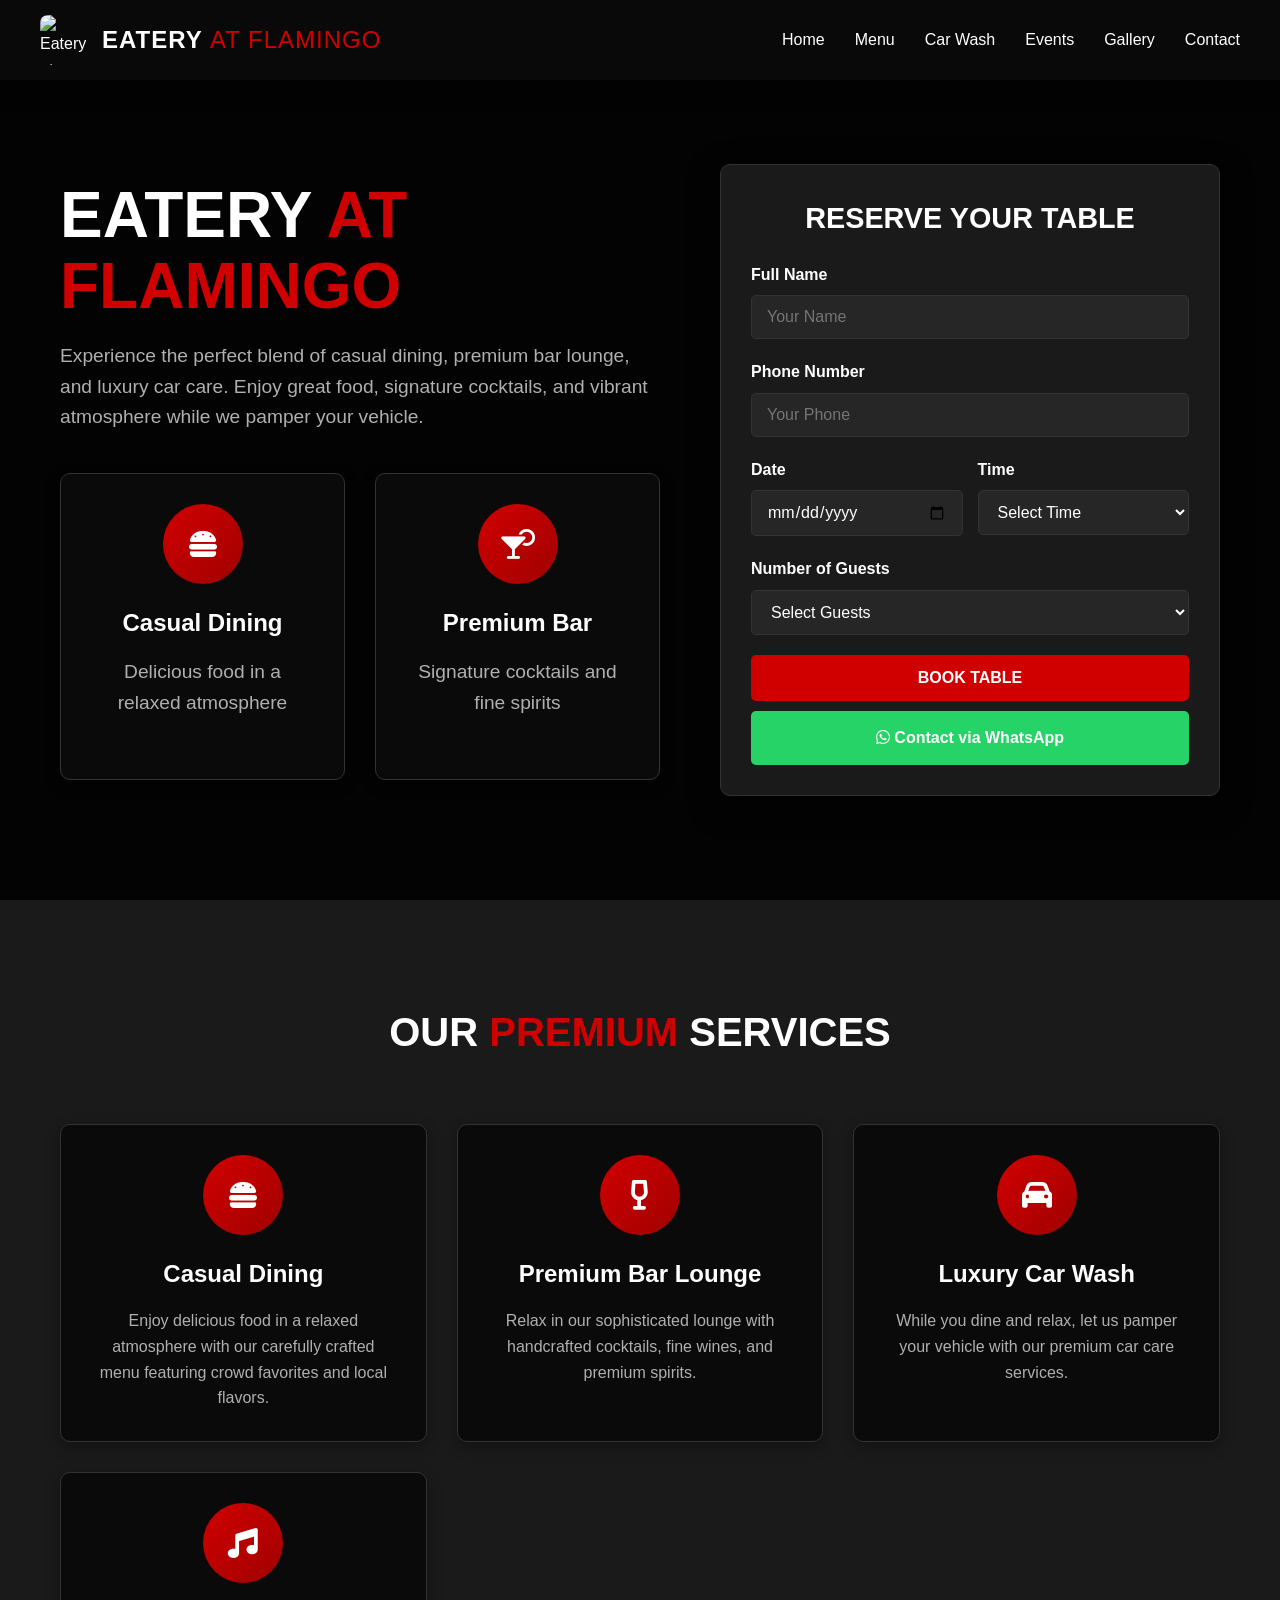
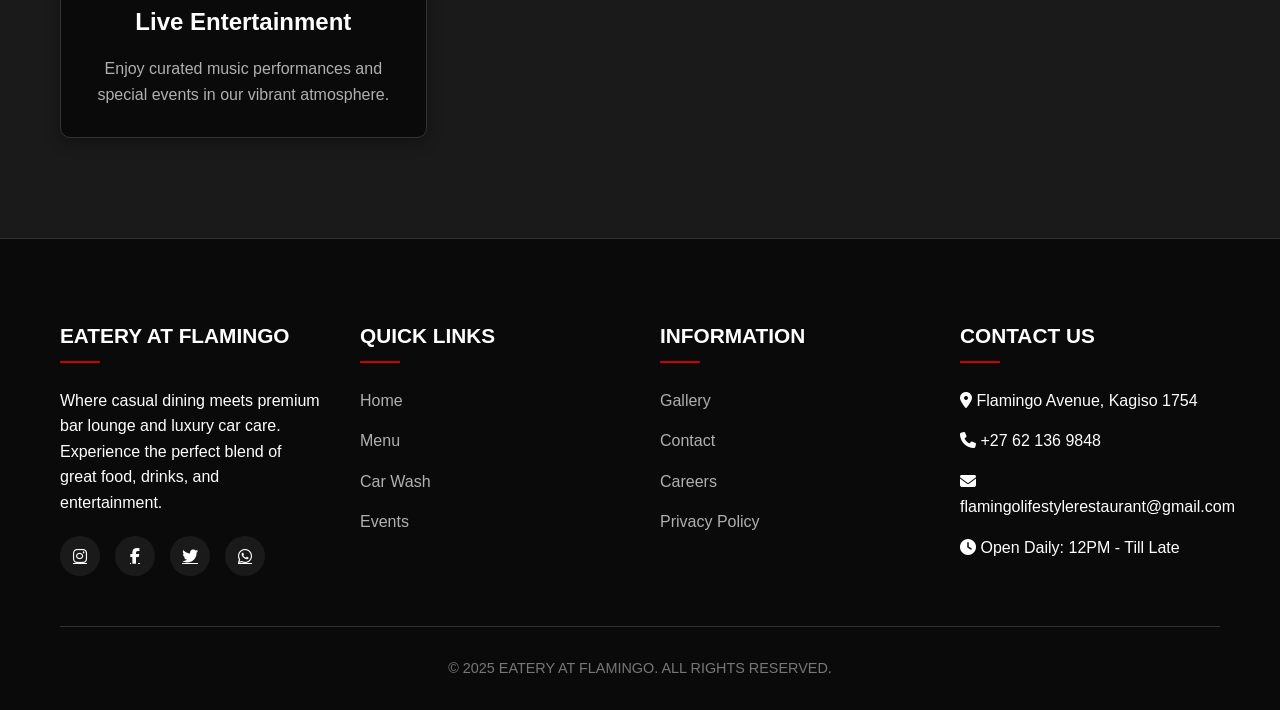
==== index.html @ 4e3dc59d "Update index.html" ====
<!DOCTYPE html>
<html lang="en">
<head>
    <meta charset="UTF-8">
    <meta name="viewport" content="width=device-width, initial-scale=1.0">
    <title>Eatery at Flamingo | Bar Lounge & Car Wash</title>
    <link rel="stylesheet" href="https://cdnjs.cloudflare.com/ajax/libs/font-awesome/6.4.0/css/all.min.css">
    <style>
        :root {
            --primary-dark: #0a0a0a;
            --secondary-dark: #1a1a1a;
            --accent-red: #d10000;
            --accent-red-dark: #a00000;
            --accent-red-light: #ff3333;
            --text-primary: #ffffff;
            --text-secondary: #b0b0b0;
            --text-muted: #777777;
            --border-color: #333333;
            --transition: all 0.3s ease;
        }

        * {
            margin: 0;
            padding: 0;
            box-sizing: border-box;
            font-family: 'Segoe UI', Tahoma, Geneva, Verdana, sans-serif;
        }

        body {
            background-color: var(--primary-dark);
            color: var(--text-primary);
            line-height: 1.6;
        }

        .container {
            width: 100%;
            max-width: 1200px;
            margin: 0 auto;
            padding: 0 20px;
        }

        /* Header Styles */
        header {
            background-color: rgba(10, 10, 10, 0.95);
            box-shadow: 0 2px 20px rgba(0, 0, 0, 0.5);
            position: fixed;
            width: 100%;
            z-index: 1000;
            backdrop-filter: blur(10px);
        }

        .header-container {
            display: flex;
            justify-content: space-between;
            align-items: center;
            padding: 15px 0;
        }

        .logo {
            display: flex;
            align-items: center;
        }

        .logo-image {
            width: 50px;
            height: 50px;
            margin-right: 12px;
            border-radius: 8px;
            object-fit: cover;
        }

        .logo-text {
            font-size: 24px;
            font-weight: 700;
            color: var(--text-primary);
            letter-spacing: 1px;
        }

        .logo-text span {
            color: var(--accent-red);
            font-weight: 300;
        }

        nav ul {
            display: flex;
            list-style: none;
        }

        nav ul li {
            margin-left: 30px;
        }

        nav ul li a {
            text-decoration: none;
            color: var(--text-primary);
            font-weight: 500;
            transition: var(--transition);
            position: relative;
            font-size: 16px;
        }

        nav ul li a:hover {
            color: var(--accent-red);
        }

        nav ul li a::after {
            content: '';
            position: absolute;
            width: 0;
            height: 2px;
            bottom: -5px;
            left: 0;
            background-color: var(--accent-red);
            transition: var(--transition);
        }

        nav ul li a:hover::after {
            width: 100%;
        }

        .mobile-menu {
            display: none;
            font-size: 24px;
            cursor: pointer;
            color: var(--text-primary);
        }

        /* Hero Section */
        .hero {
            min-height: 100vh;
            background: linear-gradient(rgba(0, 0, 0, 0.7), rgba(0, 0, 0, 0.7)), url('header.jpg');
            background-size: cover;
            background-position: center;
            display: flex;
            align-items: center;
            padding: 120px 0 60px;
        }

        .hero-container {
            display: flex;
            align-items: center;
            justify-content: space-between;
            width: 100%;
            gap: 40px;
        }

        .hero-content {
            flex: 1;
            max-width: 600px;
        }

        .hero h1 {
            font-size: 4rem;
            margin-bottom: 20px;
            font-weight: 800;
            line-height: 1.1;
        }

        .hero h1 span {
            color: var(--accent-red);
        }

        .hero p {
            font-size: 1.2rem;
            margin-bottom: 30px;
            color: var(--text-secondary);
            line-height: 1.6;
        }

        .booking-form {
            flex: 1;
            max-width: 500px;
            background-color: var(--secondary-dark);
            padding: 30px;
            border-radius: 10px;
            box-shadow: 0 10px 30px rgba(0, 0, 0, 0.5);
            border: 1px solid var(--border-color);
        }

        .booking-form h2 {
            font-size: 1.8rem;
            margin-bottom: 20px;
            color: var(--text-primary);
            text-align: center;
        }

        .form-group {
            margin-bottom: 20px;
        }

        .form-group label {
            display: block;
            margin-bottom: 8px;
            font-weight: 600;
            color: var(--text-primary);
        }

        .form-control {
            width: 100%;
            padding: 12px 15px;
            border-radius: 5px;
            border: 1px solid var(--border-color);
            background-color: rgba(255, 255, 255, 0.05);
            color: var(--text-primary);
            font-size: 16px;
            transition: var(--transition);
        }

        .form-control:focus {
            outline: none;
            border-color: var(--accent-red);
            box-shadow: 0 0 0 2px rgba(209, 0, 0, 0.2);
        }

        .form-row {
            display: flex;
            gap: 15px;
        }

        .form-row .form-group {
            flex: 1;
        }

        .btn {
            display: inline-block;
            padding: 14px 30px;
            background-color: var(--accent-red);
            color: white;
            text-decoration: none;
            border-radius: 5px;
            font-weight: 600;
            transition: var(--transition);
            border: none;
            cursor: pointer;
            font-size: 16px;
            width: 100%;
            text-align: center;
        }

        .btn:hover {
            background-color: var(--accent-red-dark);
            transform: translateY(-2px);
            box-shadow: 0 5px 15px rgba(209, 0, 0, 0.3);
        }

        .btn-whatsapp {
            background-color: #25D366;
            margin-top: 10px;
        }

        .btn-whatsapp:hover {
            background-color: #128C7E;
            box-shadow: 0 5px 15px rgba(37, 211, 102, 0.3);
        }

        /* Features Section */
        .features {
            padding: 100px 0;
            background-color: var(--secondary-dark);
        }

        .section-title {
            text-align: center;
            margin-bottom: 60px;
            font-size: 2.5rem;
            color: var(--text-primary);
            font-weight: 700;
        }

        .section-title span {
            color: var(--accent-red);
        }

        .features-grid {
            display: grid;
            grid-template-columns: repeat(auto-fit, minmax(280px, 1fr));
            gap: 30px;
        }

        .feature-card {
            background-color: var(--primary-dark);
            padding: 30px;
            border-radius: 10px;
            text-align: center;
            box-shadow: 0 5px 15px rgba(0, 0, 0, 0.3);
            transition: var(--transition);
            border: 1px solid var(--border-color);
        }

        .feature-card:hover {
            transform: translateY(-10px);
            box-shadow: 0 15px 30px rgba(0, 0, 0, 0.4);
            border-color: var(--accent-red);
        }

        .feature-icon {
            width: 80px;
            height: 80px;
            margin: 0 auto 20px;
            background: linear-gradient(135deg, var(--accent-red), var(--accent-red-dark));
            border-radius: 50%;
            display: flex;
            align-items: center;
            justify-content: center;
            font-size: 30px;
            color: white;
            transition: var(--transition);
        }

        .feature-card:hover .feature-icon {
            transform: rotate(10deg) scale(1.1);
        }

        .feature-card h3 {
            margin-bottom: 15px;
            color: var(--text-primary);
            font-size: 1.5rem;
            font-weight: 700;
        }

        .feature-card p {
            color: var(--text-secondary);
            line-height: 1.6;
        }

        /* Content Sections */
        .content-section {
            padding: 100px 0;
        }

        .content-container {
            display: flex;
            flex-wrap: wrap;
            gap: 40px;
            align-items: center;
        }

        .content-media {
            flex: 1;
            min-width: 300px;
            border-radius: 10px;
            overflow: hidden;
            box-shadow: 0 10px 30px rgba(0, 0, 0, 0.5);
        }

        .content-media img {
            width: 100%;
            height: auto;
            display: block;
            transition: var(--transition);
        }

        .content-media:hover img {
            transform: scale(1.05);
        }

        .content-text {
            flex: 1;
            min-width: 300px;
        }

        .content-text h2 {
            font-size: 2.5rem;
            margin-bottom: 20px;
            color: var(--text-primary);
            font-weight: 700;
        }

        .content-text h2 span {
            color: var(--accent-red);
        }

        .content-text p {
            margin-bottom: 30px;
            line-height: 1.6;
            color: var(--text-secondary);
        }

        .media-grid {
            display: grid;
            grid-template-columns: repeat(auto-fill, minmax(200px, 1fr));
            gap: 15px;
            margin-top: 20px;
        }

        .media-item {
            height: 150px;
            border-radius: 8px;
            overflow: hidden;
            cursor: pointer;
            position: relative;
        }

        .media-item img {
            width: 100%;
            height: 100%;
            object-fit: cover;
            transition: var(--transition);
        }

        .media-item:hover img {
            transform: scale(1.1);
        }

        .media-item::after {
            content: '';
            position: absolute;
            top: 0;
            left: 0;
            width: 100%;
            height: 100%;
            background: linear-gradient(to bottom, transparent, rgba(209, 0, 0, 0.3));
            opacity: 0;
            transition: var(--transition);
        }

        .media-item:hover::after {
            opacity: 1;
        }

        /* Menu Section */
        .menu-section {
            padding: 100px 0;
            background-color: var(--secondary-dark);
        }

        .menu-tabs {
            display: flex;
            justify-content: center;
            margin-bottom: 40px;
            border-bottom: 1px solid var(--border-color);
        }

        .menu-tab-btn {
            padding: 12px 25px;
            background: none;
            border: none;
            font-size: 16px;
            font-weight: 600;
            color: var(--text-secondary);
            cursor: pointer;
            transition: var(--transition);
            position: relative;
        }

        .menu-tab-btn.active {
            color: var(--accent-red);
        }

        .menu-tab-btn.active::after {
            content: '';
            position: absolute;
            bottom: -1px;
            left: 0;
            width: 100%;
            height: 3px;
            background-color: var(--accent-red);
        }

        .menu-tab-content {
            display: none;
        }

        .menu-tab-content.active {
            display: block;
        }

        .menu-grid {
            display: grid;
            grid-template-columns: repeat(auto-fill, minmax(300px, 1fr));
            gap: 30px;
        }

        .menu-category {
            margin-bottom: 50px;
        }

        .menu-category h3 {
            font-size: 1.8rem;
            margin-bottom: 20px;
            color: var(--accent-red);
            border-bottom: 2px solid var(--accent-red);
            padding-bottom: 10px;
        }

        .menu-item {
            background-color: var(--primary-dark);
            padding: 20px;
            border-radius: 8px;
            margin-bottom: 15px;
            border: 1px solid var(--border-color);
            transition: var(--transition);
        }

        .menu-item:hover {
            border-color: var(--accent-red);
            transform: translateY(-5px);
        }

        .menu-item-header {
            display: flex;
            justify-content: space-between;
            align-items: flex-start;
            margin-bottom: 10px;
        }

        .menu-item-name {
            font-weight: 600;
            font-size: 1.1rem;
            color: var(--text-primary);
        }

        .menu-item-price {
            color: var(--accent-red);
            font-weight: 700;
        }

        .menu-item-description {
            color: var(--text-secondary);
            font-size: 0.9rem;
            line-height: 1.5;
        }

        /* Events Section */
        .events-section {
            padding: 100px 0;
            background-color: var(--secondary-dark);
        }

        .events-tabs {
            display: flex;
            justify-content: center;
            margin-bottom: 40px;
            border-bottom: 1px solid var(--border-color);
        }

        .tab-btn {
            padding: 12px 25px;
            background: none;
            border: none;
            font-size: 16px;
            font-weight: 600;
            color: var(--text-secondary);
            cursor: pointer;
            transition: var(--transition);
            position: relative;
        }

        .tab-btn.active {
            color: var(--accent-red);
        }

        .tab-btn.active::after {
            content: '';
            position: absolute;
            bottom: -1px;
            left: 0;
            width: 100%;
            height: 3px;
            background-color: var(--accent-red);
        }

        .tab-content {
            display: none;
        }

        .tab-content.active {
            display: block;
        }

        .events-grid {
            display: grid;
            grid-template-columns: repeat(auto-fill, minmax(300px, 1fr));
            gap: 30px;
        }

        .event-card {
            background-color: var(--primary-dark);
            border-radius: 10px;
            overflow: hidden;
            box-shadow: 0 5px 15px rgba(0, 0, 0, 0.3);
            transition: var(--transition);
            border: 1px solid var(--border-color);
        }

        .event-card:hover {
            transform: translateY(-10px);
            box-shadow: 0 15px 30px rgba(0, 0, 0, 0.4);
            border-color: var(--accent-red);
        }

        .event-image {
            height: 200px;
            overflow: hidden;
        }

        .event-image img {
            width: 100%;
            height: 100%;
            object-fit: cover;
            transition: var(--transition);
        }

        .event-card:hover .event-image img {
            transform: scale(1.1);
        }

        .event-content {
            padding: 20px;
        }

        .event-date {
            display: inline-block;
            background-color: var(--accent-red);
            color: white;
            padding: 5px 10px;
            border-radius: 5px;
            font-size: 14px;
            font-weight: 600;
            margin-bottom: 10px;
        }

        .event-title {
            font-size: 1.3rem;
            font-weight: 700;
            margin-bottom: 10px;
            color: var(--text-primary);
        }

        .event-description {
            color: var(--text-secondary);
            margin-bottom: 15px;
            line-height: 1.5;
        }

        .posters-grid {
            display: grid;
            grid-template-columns: repeat(auto-fill, minmax(250px, 1fr));
            gap: 20px;
        }

        .poster-item {
            border-radius: 10px;
            overflow: hidden;
            box-shadow: 0 5px 15px rgba(0, 0, 0, 0.3);
            transition: var(--transition);
            border: 1px solid var(--border-color);
        }

        .poster-item:hover {
            transform: translateY(-5px);
            box-shadow: 0 10px 25px rgba(0, 0, 0, 0.4);
            border-color: var(--accent-red);
        }

        .poster-item img {
            width: 100%;
            height: auto;
            display: block;
        }

        /* Gallery Section - ENHANCED */
        .gallery-section {
            padding: 100px 0;
            background-color: var(--secondary-dark);
        }

        .gallery-grid {
            display: grid;
            grid-template-columns: repeat(auto-fill, minmax(280px, 1fr));
            gap: 20px;
            margin-top: 50px;
        }

        .gallery-item {
            height: 250px;
            border-radius: 12px;
            overflow: hidden;
            cursor: pointer;
            position: relative;
            box-shadow: 0 8px 20px rgba(0, 0, 0, 0.4);
            transition: var(--transition);
        }

        .gallery-item:hover {
            transform: translateY(-8px);
            box-shadow: 0 15px 30px rgba(0, 0, 0, 0.5);
        }

        .gallery-item img {
            width: 100%;
            height: 100%;
            object-fit: cover;
            transition: var(--transition);
        }

        .gallery-item:hover img {
            transform: scale(1.12);
        }

        .gallery-item::after {
            content: '';
            position: absolute;
            top: 0;
            left: 0;
            width: 100%;
            height: 100%;
            background: linear-gradient(to bottom, transparent, rgba(209, 0, 0, 0.4));
            opacity: 0;
            transition: var(--transition);
        }

        .gallery-item:hover::after {
            opacity: 1;
        }

        /* Footer */
        footer {
            background-color: var(--primary-dark);
            color: var(--text-primary);
            padding: 80px 0 30px;
            border-top: 1px solid var(--border-color);
        }

        .footer-content {
            display: grid;
            grid-template-columns: repeat(auto-fit, minmax(200px, 1fr));
            gap: 40px;
            margin-bottom: 50px;
        }

        .footer-column h3 {
            margin-bottom: 25px;
            font-size: 1.3rem;
            position: relative;
            padding-bottom: 10px;
            font-weight: 700;
        }

        .footer-column h3::after {
            content: '';
            position: absolute;
            left: 0;
            bottom: 0;
            width: 40px;
            height: 2px;
            background-color: var(--accent-red);
        }

        .footer-column ul {
            list-style: none;
        }

        .footer-column ul li {
            margin-bottom: 15px;
        }

        .footer-column ul li a {
            color: var(--text-secondary);
            text-decoration: none;
            transition: var(--transition);
        }

        .footer-column ul li a:hover {
            color: var(--accent-red);
            padding-left: 5px;
        }

        .social-links {
            display: flex;
            gap: 15px;
            margin-top: 20px;
        }

        .social-links a {
            display: flex;
            align-items: center;
            justify-content: center;
            width: 40px;
            height: 40px;
            background-color: var(--secondary-dark);
            border-radius: 50%;
            color: var(--text-primary);
            transition: var(--transition);
        }

        .social-links a:hover {
            background-color: var(--accent-red);
            transform: translateY(-5px);
        }

        .social-links a.whatsapp:hover {
            background-color: #25D366;
        }

        .copyright {
            text-align: center;
            padding-top: 30px;
            border-top: 1px solid var(--border-color);
            color: var(--text-muted);
            font-size: 0.9rem;
        }

        /* Page Sections */
        .page-section {
            display: none;
            min-height: 100vh;
        }

        .page-section.active {
            display: block;
        }

        /* Mobile Hero Features */
        .mobile-hero-features {
            display: none;
            padding: 40px 0;
            background-color: var(--secondary-dark);
        }

        .mobile-hero-features .features-grid {
            grid-template-columns: repeat(auto-fit, minmax(250px, 1fr));
        }

        /* Car Wash Section Enhancements */
        .car-wash-services {
            margin-top: 50px;
        }

        .service-packages {
            display: grid;
            grid-template-columns: repeat(auto-fit, minmax(300px, 1fr));
            gap: 30px;
            margin-top: 40px;
        }

        .service-package {
            background-color: var(--primary-dark);
            padding: 30px;
            border-radius: 10px;
            text-align: center;
            box-shadow: 0 5px 15px rgba(0, 0, 0, 0.3);
            transition: var(--transition);
            border: 1px solid var(--border-color);
        }

        .service-package:hover {
            transform: translateY(-10px);
            box-shadow: 0 15px 30px rgba(0, 0, 0, 0.4);
            border-color: var(--accent-red);
        }

        .service-package h3 {
            margin-bottom: 15px;
            color: var(--text-primary);
            font-size: 1.5rem;
            font-weight: 700;
        }

        .service-package .price {
            font-size: 2rem;
            color: var(--accent-red);
            font-weight: 700;
            margin: 20px 0;
        }

        .service-package ul {
            list-style: none;
            text-align: left;
            margin-bottom: 25px;
        }

        .service-package ul li {
            margin-bottom: 10px;
            color: var(--text-secondary);
            position: relative;
            padding-left: 25px;
        }

        .service-package ul li:before {
            content: '✓';
            position: absolute;
            left: 0;
            color: var(--accent-red);
            font-weight: bold;
        }

        /* Enhanced Media Grid for Car Wash */
        .car-wash-media-grid {
            display: grid;
            grid-template-columns: repeat(auto-fill, minmax(200px, 1fr));
            gap: 15px;
            margin-top: 20px;
        }

        /* Media Queries */
        @media (max-width: 968px) {
            .hero-container {
                flex-direction: column;
            }
            
            .hero-content, .booking-form {
                max-width: 100%;
            }
            
            .hero h1 {
                font-size: 3rem;
            }
        }

        @media (max-width: 768px) {
            nav {
                display: none;
                position: absolute;
                top: 100%;
                left: 0;
                width: 100%;
                background-color: var(--primary-dark);
                box-shadow: 0 5px 10px rgba(0, 0, 0, 0.3);
                padding: 20px;
            }

            nav.active {
                display: block;
            }

            nav ul {
                flex-direction: column;
            }

            nav ul li {
                margin: 0 0 15px 0;
            }

            .mobile-menu {
                display: block;
            }

            .hero {
                padding: 100px 0 40px;
                min-height: auto;
            }

            .hero h1 {
                font-size: 2.5rem;
                text-align: center;
            }

            .hero p {
                text-align: center;
            }

            .section-title {
                font-size: 2rem;
            }

            .logo-text {
                font-size: 20px;
            }

            .events-tabs, .menu-tabs {
                flex-wrap: wrap;
            }

            .tab-btn, .menu-tab-btn {
                padding: 10px 15px;
                font-size: 14px;
            }
            
            .form-row {
                flex-direction: column;
                gap: 0;
            }

            .gallery-grid {
                grid-template-columns: repeat(auto-fill, minmax(250px, 1fr));
            }

            /* Mobile Hero Features */
            .mobile-hero-features {
                display: block;
            }

            .hero-features {
                display: none;
            }

            .car-wash-media-grid {
                grid-template-columns: repeat(auto-fill, minmax(150px, 1fr));
            }

            /* Fix for booking form spacing on mobile */
            .booking-form {
                margin-top: 30px;
            }
        }

        @media (max-width: 480px) {
            .hero h1 {
                font-size: 2rem;
            }
            
            .hero p {
                font-size: 1rem;
            }
            
            .booking-form {
                padding: 20px;
            }
            
            .section-title {
                font-size: 1.8rem;
            }
        }
    </style>
</head>
<body>
    <!-- Header -->
    <header>
        <div class="container header-container">
            <div class="logo">
                <img src="386061321_274110248928727_5332394108685455963_n.jpg" alt="Eatery at Flamingo Logo" class="logo-image">
                <div class="logo-text">EATERY <span>AT FLAMINGO</span></div>
            </div>
            <nav id="mainNav">
                <ul>
                    <li><a href="#" class="nav-link" data-page="home">Home</a></li>
                    <li><a href="#" class="nav-link" data-page="menu">Menu</a></li>
                    <li><a href="#" class="nav-link" data-page="car-wash">Car Wash</a></li>
                    <li><a href="#" class="nav-link" data-page="events">Events</a></li>
                    <li><a href="#" class="nav-link" data-page="gallery">Gallery</a></li>
                    <li><a href="#" class="nav-link" data-page="contact">Contact</a></li>
                </ul>
            </nav>
            <div class="mobile-menu" id="mobileMenu">
                <i class="fas fa-bars"></i>
            </div>
        </div>
    </header>

    <!-- Home Page -->
    <section id="home" class="page-section active">
        <!-- Hero Section -->
        <div class="hero">
            <div class="container hero-container">
                <div class="hero-content">
                    <h1>EATERY <span>AT FLAMINGO</span></h1>
                    <p>Experience the perfect blend of casual dining, premium bar lounge, and luxury car care. Enjoy great food, signature cocktails, and vibrant atmosphere while we pamper your vehicle.</p>
                    <!-- Desktop Hero Features -->
                    <div class="hero-features">
                        <div class="features-grid" style="margin-top: 40px;">
                            <div class="feature-card">
                                <div class="feature-icon">
                                    <i class="fas fa-hamburger"></i>
                                </div>
                                <h3>Casual Dining</h3>
                                <p>Delicious food in a relaxed atmosphere</p>
                            </div>
                            <div class="feature-card">
                                <div class="feature-icon">
                                    <i class="fas fa-cocktail"></i>
                                </div>
                                <h3>Premium Bar</h3>
                                <p>Signature cocktails and fine spirits</p>
                            </div>
                        </div>
                    </div>
                </div>
                <div class="booking-form">
                    <h2>RESERVE YOUR TABLE</h2>
                    <form id="bookingForm">
                        <div class="form-group">
                            <label for="name">Full Name</label>
                            <input type="text" id="name" class="form-control" placeholder="Your Name" required>
                        </div>
                        <div class="form-group">
                            <label for="phone">Phone Number</label>
                            <input type="tel" id="phone" class="form-control" placeholder="Your Phone" required>
                        </div>
                        <div class="form-row">
                            <div class="form-group">
                                <label for="date">Date</label>
                                <input type="date" id="date" class="form-control" required>
                            </div>
                            <div class="form-group">
                                <label for="time">Time</label>
                                <select id="time" class="form-control" required>
                                    <option value="">Select Time</option>
                                    <option value="18:00">6:00 PM</option>
                                    <option value="18:30">6:30 PM</option>
                                    <option value="19:00">7:00 PM</option>
                                    <option value="19:30">7:30 PM</option>
                                    <option value="20:00">8:00 PM</option>
                                    <option value="20:30">8:30 PM</option>
                                    <option value="21:00">9:00 PM</option>
                                    <option value="21:30">9:30 PM</option>
                                </select>
                            </div>
                        </div>
                        <div class="form-group">
                            <label for="guests">Number of Guests</label>
                            <select id="guests" class="form-control" required>
                                <option value="">Select Guests</option>
                                <option value="1">1 Person</option>
                                <option value="2">2 People</option>
                                <option value="3">3 People</option>
                                <option value="4">4 People</option>
                                <option value="5">5 People</option>
                                <option value="6">6 People</option>
                                <option value="7">7+ People</option>
                            </select>
                        </div>
                        <button type="submit" class="btn">BOOK TABLE</button>
                        <a href="https://wa.me/27621369848?text=Hi%20Eatery%20at%20Flamingo%2C%20I%20would%20like%20to%20make%20a%20reservation" class="btn btn-whatsapp">
                            <i class="fab fa-whatsapp"></i> Contact via WhatsApp
                        </a>
                    </form>
                </div>
            </div>
        </div>

        <!-- Mobile Hero Features -->
        <div class="mobile-hero-features">
            <div class="container">
                <div class="features-grid">
                    <div class="feature-card">
                        <div class="feature-icon">
                            <i class="fas fa-hamburger"></i>
                        </div>
                        <h3>Casual Dining</h3>
                        <p>Delicious food in a relaxed atmosphere</p>
                    </div>
                    <div class="feature-card">
                        <div class="feature-icon">
                            <i class="fas fa-cocktail"></i>
                        </div>
                        <h3>Premium Bar</h3>
                        <p>Signature cocktails and fine spirits</p>
                    </div>
                </div>
            </div>
        </div>

        <!-- Features Section -->
        <div class="features">
            <div class="container">
                <h2 class="section-title">OUR <span>PREMIUM</span> SERVICES</h2>
                <div class="features-grid">
                    <div class="feature-card">
                        <div class="feature-icon">
                            <i class="fas fa-hamburger"></i>
                        </div>
                        <h3>Casual Dining</h3>
                        <p>Enjoy delicious food in a relaxed atmosphere with our carefully crafted menu featuring crowd favorites and local flavors.</p>
                    </div>
                    <div class="feature-card">
                        <div class="feature-icon">
                            <i class="fas fa-wine-glass-alt"></i>
                        </div>
                        <h3>Premium Bar Lounge</h3>
                        <p>Relax in our sophisticated lounge with handcrafted cocktails, fine wines, and premium spirits.</p>
                    </div>
                    <div class="feature-card">
                        <div class="feature-icon">
                            <i class="fas fa-car"></i>
                        </div>
                        <h3>Luxury Car Wash</h3>
                        <p>While you dine and relax, let us pamper your vehicle with our premium car care services.</p>
                    </div>
                    <div class="feature-card">
                        <div class="feature-icon">
                            <i class="fas fa-music"></i>
                        </div>
                        <h3>Live Entertainment</h3>
                        <p>Enjoy curated music performances and special events in our vibrant atmosphere.</p>
                    </div>
                </div>
            </div>
        </div>
    </section>

    <!-- Menu Page -->
    <section id="menu" class="page-section">
        <div class="container">
            <h2 class="section-title">OUR <span>FOOD & DRINKS</span></h2>
            
            <div class="menu-tabs">
                <button class="menu-tab-btn active" data-tab="food">Food Menu</button>
                <button class="menu-tab-btn" data-tab="alcohol">Alcohol Specials</button>
            </div>
            
            <div class="menu-tab-content active" id="food">
                <div class="content-container">
                    <div class="content-text">
                        <h2>DELICIOUS <span>FOOD SELECTION</span></h2>
                        <p>Our menu features crowd favorites and comfort food done right. From juicy burgers and shareable appetizers to satisfying mains, we've got something for everyone.</p>
                        
                        <div class="menu-category">
                            <h3>Appetizers</h3>
                            <div class="menu-item">
                                <div class="menu-item-header">
                                    <div class="menu-item-name">Flamingo Wings</div>
                                    <div class="menu-item-price">R120</div>
                                </div>
                                <div class="menu-item-description">Crispy chicken wings with your choice of sauce - buffalo, BBQ, or peri-peri</div>
                            </div>
                            <div class="menu-item">
                                <div class="menu-item-header">
                                    <div class="menu-item-name">Loaded Nachos</div>
                                    <div class="menu-item-price">R95</div>
                                </div>
                                <div class="menu-item-description">Tortilla chips topped with cheese, jalapeños, sour cream, and guacamole</div>
                            </div>
                        </div>
                        
                        <div class="menu-category">
                            <h3>Burgers & Sandwiches</h3>
                            <div class="menu-item">
                                <div class="menu-item-header">
                                    <div class="menu-item-name">Flamingo Burger</div>
                                    <div class="menu-item-price">R150</div>
                                </div>
                                <div class="menu-item-description">Beef patty with cheese, lettuce, tomato, and our special sauce</div>
                            </div>
                            <div class="menu-item">
                                <div class="menu-item-header">
                                    <div class="menu-item-name">Chicken Avocado Club</div>
                                    <div class="menu-item-price">R135</div>
                                </div>
                                <div class="menu-item-description">Grilled chicken, bacon, avocado, and mayo on toasted bread</div>
                            </div>
                        </div>
                    </div>
                    <div class="content-media">
                        <img src="food1.jpg" alt="Bar Food">
                        <div class="media-grid">
                            <div class="media-item">
                                <img src="EATERY.jpg" alt="Food Item 1">
                            </div>
                            <div class="media-item">
                                <img src="dinni.jpg" alt="Food Item 2">
                            </div>
                        </div>
                    </div>
                </div>
            </div>
            
            <div class="menu-tab-content" id="alcohol">
                <div class="content-container">
                    <div class="content-text">
                        <h2>PREMIUM <span>ALCOHOL SELECTION</span></h2>
                        <p>Discover our carefully curated selection of spirits, cocktails, and beverages. From classic favorites to signature creations, we have the perfect drink for every occasion.</p>
                        
                        <div class="menu-category">
                            <h3>Signature Cocktails</h3>
                            <div class="menu-item">
                                <div class="menu-item-header">
                                    <div class="menu-item-name">Flamingo Fizz</div>
                                    <div class="menu-item-price">R85</div>
                                </div>
                                <div class="menu-item-description">Gin, elderflower, lime, and prosecco with a splash of cranberry</div>
                            </div>
                            <div class="menu-item">
                                <div class="menu-item-header">
                                    <div class="menu-item-name">Tropical Sunset</div>
                                    <div class="menu-item-price">R90</div>
                                </div>
                                <div class="menu-item-description">Rum, pineapple, coconut, and orange with a hint of grenadine</div>
                            </div>
                        </div>
                        
                        <div class="menu-category">
                            <h3>Premium Spirits</h3>
                            <div class="menu-item">
                                <div class="menu-item-header">
                                    <div class="menu-item-name">Johnnie Walker Black</div>
                                    <div class="menu-item-price">R65/shot</div>
                                </div>
                                <div class="menu-item-description">Smooth blended Scotch whisky</div>
                            </div>
                            <div class="menu-item">
                                <div class="menu-item-header">
                                    <div class="menu-item-name">Bacardi Superior</div>
                                    <div class="menu-item-price">R55/shot</div>
                                </div>
                                <div class="menu-item-description">Premium white rum perfect for mixing</div>
                            </div>
                        </div>
                    </div>
                    <div class="content-media">
                        <img src="sunday special.jpg" alt="Alcohol Specials">
                        <div class="media-grid">
                            <div class="media-item">
                                <img src="shots.jpg" alt="Cocktail 1">
                            </div>
                            <div class="media-item">
                                <img src="cock.jpg" alt="Cocktail 2">
                            </div>
                        </div>
                    </div>
                </div>
            </div>
        </div>
    </section>

    <!-- Car Wash Page - ENHANCED WITH MORE IMAGES -->
    <section id="car-wash" class="page-section">
        <div class="container">
            <h2 class="section-title">PREMIUM <span>CAR CARE</span></h2>
            
            <div class="content-container">
                <div class="content-media">
                    <img src="PRICE.jpg" alt="Car Wash Service">
                    <div class="car-wash-media-grid">
                        <div class="media-item">
                            <img src="carwaSH.jpg" alt="Car Detailing">
                        </div>
                        <div class="media-item">
                            <img src="CW.jpg" alt="Premium Service">
                        </div>
                        <div class="media-item">
                            <img src="exterior.jpg" alt="Exterior Cleaning">
                        </div>
                        <div class="media-item">
                            <img src="interior.jpg" alt="Interior Detailing">
                        </div>
                        <div class="media-item">
                            <img src="car-wash-5.jpg" alt="Wheel Cleaning">
                        </div>
                        <div class="media-item">
                            <img src="car-wash-6.jpg" alt="Polishing Service">
                        </div>
                        <div class="media-item">
                            <img src="car-wash-7.jpg" alt="Final Inspection">
                        </div>
                        <div class="media-item">
                            <img src="car-wash-8.jpg" alt="Completed Service">
                        </div>
                    </div>
                </div>
                <div class="content-text">
                    <h2>LUXURY <span>CAR WASH</span></h2>
                    <p>While you enjoy our food and drinks, let us take care of your vehicle with our state-of-the-art car care services. We use only the highest quality products and techniques to make your car shine.</p>
                    
                    <div class="features-grid" style="margin-top: 30px;">
                        <div class="feature-card">
                            <div class="feature-icon">
                                <i class="fas fa-spray-can"></i>
                            </div>
                            <h3>Exterior Detailing</h3>
                            <p>Complete exterior cleaning with premium products</p>
                        </div>
                        <div class="feature-card">
                            <div class="feature-icon">
                                <i class="fas fa-soap"></i>
                            </div>
                            <h3>Interior Cleaning</h3>
                            <p>Thorough interior vacuuming and conditioning</p>
                        </div>
                    </div>
                </div>
            </div>

            <!-- Service Packages Section -->
            <div class="car-wash-services">
                <h2 class="section-title">OUR <span>SERVICE PACKAGES</span></h2>
                
                <div class="service-packages">
                    <div class="service-package">
                        <h3>BASIC WASH</h3>
                        <div class="price">R150</div>
                        <ul>
                            <li>Exterior hand wash</li>
                            <li>Wheel cleaning</li>
                            <li>Tire dressing</li>
                            <li>Window cleaning</li>
                            <li>Interior vacuum</li>
                        </ul>
                        <a href="https://wa.me/27621369848?text=Hi%20Eatery%20at%20Flamingo%2C%20I'm%20interested%20in%20the%20Basic%20Wash%20package" class="btn">
                            <i class="fab fa-whatsapp"></i> Book This Package
                        </a>
                    </div>
                    
                    <div class="service-package">
                        <h3>PREMIUM DETAIL</h3>
                        <div class="price">R350</div>
                        <ul>
                            <li>Everything in Basic Wash</li>
                            <li>Interior deep cleaning</li>
                            <li>Dashboard conditioning</li>
                            <li>Exterior wax application</li>
                            <li>Air freshener</li>
                        </ul>
                        <a href="https://wa.me/27621369848?text=Hi%20Eatery%20at%20Flamingo%2C%20I'm%20interested%20in%20the%20Premium%20Detail%20package" class="btn">
                            <i class="fab fa-whatsapp"></i> Book This Package
                        </a>
                    </div>
                    
                    <div class="service-package">
                        <h3>ULTIMATE SHINE</h3>
                        <div class="price">R600</div>
                        <ul>
                            <li>Everything in Premium Detail</li>
                            <li>Paint polishing</li>
                            <li>Leather conditioning</li>
                            <li>Engine bay cleaning</li>
                            <li>Ceramic coating</li>
                        </ul>
                        <a href="https://wa.me/27621369848?text=Hi%20Eatery%20at%20Flamingo%2C%20I'm%20interested%20in%20the%20Ultimate%20Shine%20package" class="btn">
                            <i class="fab fa-whatsapp"></i> Book This Package
                        </a>
                    </div>
                </div>
            </div>
        </div>
    </section>

    <!-- Events Page -->
    <section id="events" class="page-section">
        <div class="container">
            <h2 class="section-title">UPCOMING <span>EVENTS</span></h2>
            
            <div class="events-tabs">
                <button class="tab-btn active" data-tab="upcoming">Upcoming Events</button>
                <button class="tab-btn" data-tab="posters">Event Posters</button>
            </div>
            
            <div class="tab-content active" id="upcoming">
                <div class="events-grid">
                    <div class="event-card">
                        <div class="event-image">
                            <img src="EVENTC.jpg" alt="DJ Night">
                        </div>
                        <div class="event-content">
                            <span class="event-date">TBA</span>
                            <h3 class="event-title">Bottomless and Boujee</h3>
                            <p class="event-description">TBA.</p>
                            <a href="https://wa.me/27621369848?text=Hi%20Eatery%20at%20Flamingo%2C%20I'm%20interested%20in%20your%20Bottomless%20and%20Boujee%20event" class="btn">
                                <i class="fab fa-whatsapp"></i> Inquire via WhatsApp
                            </a>
                        </div>
                    </div>
                    
                    <div class="event-card">
                        <div class="event-image">
                            <img src="EVENT.jpg" alt="Karaoke Night">
                        </div>
                        <div class="event-content">
                            <span class="event-date">NOV 1, 2025</span>
                            <h3 class="event-title">Flamingo Saturday</h3>
                            <p class="event-description">Be there or Be told.</p>
                            <a href="https://wa.me/27621369848?text=Hi%20Eatery%20at%20Flamingo%2C%20I'm%20interested%20in%20your%20Flamingo%20Saturday%20event" class="btn">
                                <i class="fab fa-whatsapp"></i> Inquire via WhatsApp
                            </a>
                        </div>
                    </div>
                    
                    <div class="event-card">
                        <div class="event-image">
                            <img src="EVENT 2.jpg" alt="Live Performance">
                        </div>
                        <div class="event-content">
                            <span class="event-date">NOV 8, 2025</span>
                            <h3 class="event-title">Big Bird Saturday</h3>
                            <p class="event-description">Enjoy an evening of live music with talented Djs in a vibrant setting.</p>
                            <a href="https://wa.me/27621369848?text=Hi%20Eatery%20at%20Flamingo%2C%20I'm%20interested%20in%20your%20Big%20Bird%20Saturday%20event" class="btn">
                                <i class="fab fa-whatsapp"></i> Inquire via WhatsApp
                            </a>
                        </div>
                    </div>
                </div>
            </div>
            
            <div class="tab-content" id="posters">
                <h3 style="text-align:center; margin-bottom:30px; color: var(--text-primary);">EVENT POSTERS & PROMOTIONAL MATERIALS</h3>
                <div class="posters-grid">
                    <div class="poster-item">
                        <img src="poster1.jpg" alt="Event Poster 1">
                    </div>
                    <div class="poster-item">
                        <img src="poster2.jpg" alt="Event Poster 2">
                    </div>
                    <div class="poster-item">
                        <img src="poster3.jpg" alt="Event Poster 3">
                    </div>
                    <div class="poster-item">
                        <img src="poster4.jpg" alt="Event Poster 4">
                    </div>
                </div>
            </div>
        </div>
    </section>

    <!-- Gallery Page - ENHANCED WITH 15 IMAGES -->
    <section id="gallery" class="page-section gallery-section">
        <div class="container">
            <h2 class="section-title">OUR <span>GALLERY</span></h2>
            <div class="content-container">
                <div class="content-text">
                    <h2>EXPERIENCE <span>EATERY AT FLAMINGO</span></h2>
                    <p>Take a visual journey through our vibrant spaces, delicious food, and exciting atmosphere. From casual dinners to lively gatherings, every moment at Eatery at Flamingo is memorable.</p>
                </div>
            </div>
            <div class="gallery-grid">
                <div class="gallery-item">
                    <img src="fla.jpg" alt="Restaurant Interior">
                </div>
                <div class="gallery-item">
                    <img src="sgil.jpg" alt="Dining Area">
                </div>
                <div class="gallery-item">
                    <img src="g2.jpg" alt="Cocktails">
                </div>
                <div class="gallery-item">
                    <img src="g3.jpg" alt="Event Space">
                </div>
                <div class="gallery-item">
                    <img src="groove.jpg" alt="Bar Food">
                </div>
                <div class="gallery-item">
                    <img src="g6.jpg" alt="Specialty Food">
                </div>
                <div class="gallery-item">
                    <img src="gs.jpg" alt="Restaurant Ambiance">
                </div>
                <div class="gallery-item">
                    <img src="g12.jpg" alt="Dining Experience">
                </div>
                <div class="gallery-item">
                    <img src="g11.jpg" alt="Sunday Specials">
                </div>
                <div class="gallery-item">
                    <img src="g9.jpg" alt="Drink Selection">
                </div>
                <div class="gallery-item">
                    <img src="g10.jpg" alt="Food Presentation">
                </div>
                <div class="gallery-item">
                    <img src="g7.jpg" alt="Event Atmosphere">
                </div>
                <div class="gallery-item">
                    <img src="g1.jpg" alt="Live Music">
                </div>
                <div class="gallery-item">
                    <img src="g4.jpg" alt="DJ Performance">
                </div>
                <div class="gallery-item">
                    <img src="g8.jpg" alt="Car Wash Service">
                </div>
            </div>
        </div>
    </section>

    <!-- Contact Page -->
    <section id="contact" class="page-section">
        <div class="container">
            <h2 class="section-title">GET IN <span>TOUCH</span></h2>
            
            <div class="content-container">
                <div class="content-text">
                    <h2>VISIT <span>EATERY AT FLAMINGO</span></h2>
                    <p>We'd love to hear from you. Whether you have questions about our services, want to provide feedback, or are interested in partnerships, feel free to reach out.</p>
                    
                    <div class="contact-form" style="margin-top: 30px;">
                        <div class="form-group">
                            <label for="contact-name">Full Name</label>
                            <input type="text" id="contact-name" class="form-control" placeholder="Your Name">
                        </div>
                        <div class="form-group">
                            <label for="contact-email">Email Address</label>
                            <input type="email" id="contact-email" class="form-control" placeholder="Your Email">
                        </div>
                        <div class="form-group">
                            <label for="contact-message">Message</label>
                            <textarea id="contact-message" class="form-control" placeholder="Your Message" rows="5"></textarea>
                        </div>
                        <button type="submit" class="btn">SEND MESSAGE</button>
                    </div>
                </div>
                <div class="content-text">
                    <h2>CONTACT <span>INFORMATION</span></h2>
                    <div style="margin-bottom: 30px;">
                        <p><i class="fas fa-map-marker-alt" style="color: var(--accent-red); margin-right: 10px;"></i> Flamingo Avenue, Kagiso 1754</p>
                        <p><i class="fas fa-phone" style="color: var(--accent-red); margin-right: 10px;"></i> +27 62 136 9848</p>
                        <p><i class="fas fa-envelope" style="color: var(--accent-red); margin-right: 10px;"></i> flamingolifestylerestaurant@gmail.com</p>
                        <p><i class="fas fa-clock" style="color: var(--accent-red); margin-right: 10px;"></i> Open Daily: 12PM - Till Late</p>
                    </div>
                    
                    <h3 style="margin-bottom: 15px;">FOLLOW US</h3>
                    <p>Stay connected with Eatery at Flamingo through our social media channels for the latest updates, events, and exclusive content.</p>
                    
                    <div class="social-links">
                        <a href="#"><i class="fab fa-instagram"></i></a>
                        <a href="#"><i class="fab fa-facebook-f"></i></a>
                        <a href="#"><i class="fab fa-twitter"></i></a>
                        <a href="https://wa.me/27621369848" class="whatsapp"><i class="fab fa-whatsapp"></i></a>
                    </div>
                    
                    <div style="margin-top: 30px;">
                        <a href="https://wa.me/27621369848?text=Hi%20Eatery%20at%20Flamingo%2C%20I%20would%20like%20to%20get%20more%20information" class="btn btn-whatsapp" style="width: auto; display: inline-block;">
                            <i class="fab fa-whatsapp"></i> Chat with us on WhatsApp
                        </a>
                    </div>
                </div>
            </div>
        </div>
    </section>

    <!-- Footer -->
    <footer>
        <div class="container">
            <div class="footer-content">
                <div class="footer-column">
                    <h3>EATERY AT FLAMINGO</h3>
                    <p>Where casual dining meets premium bar lounge and luxury car care. Experience the perfect blend of great food, drinks, and entertainment.</p>
                    <div class="social-links">
                        <a href="#"><i class="fab fa-instagram"></i></a>
                        <a href="#"><i class="fab fa-facebook-f"></i></a>
                        <a href="#"><i class="fab fa-twitter"></i></a>
                        <a href="https://wa.me/27621369848" class="whatsapp"><i class="fab fa-whatsapp"></i></a>
                    </div>
                </div>
                <div class="footer-column">
                    <h3>QUICK LINKS</h3>
                    <ul>
                        <li><a href="#" class="nav-link" data-page="home">Home</a></li>
                        <li><a href="#" class="nav-link" data-page="menu">Menu</a></li>
                        <li><a href="#" class="nav-link" data-page="car-wash">Car Wash</a></li>
                        <li><a href="#" class="nav-link" data-page="events">Events</a></li>
                    </ul>
                </div>
                <div class="footer-column">
                    <h3>INFORMATION</h3>
                    <ul>
                        <li><a href="#" class="nav-link" data-page="gallery">Gallery</a></li>
                        <li><a href="#" class="nav-link" data-page="contact">Contact</a></li>
                        <li><a href="#">Careers</a></li>
                        <li><a href="#">Privacy Policy</a></li>
                    </ul>
                </div>
                <div class="footer-column">
                    <h3>CONTACT US</h3>
                    <ul>
                        <li><i class="fas fa-map-marker-alt"></i> Flamingo Avenue, Kagiso 1754</li>
                        <li><i class="fas fa-phone"></i> +27 62 136 9848</li>
                        <li><i class="fas fa-envelope"></i> flamingolifestylerestaurant@gmail.com</li>
                        <li><i class="fas fa-clock"></i> Open Daily: 12PM - Till Late</li>
                    </ul>
                </div>
            </div>
            <div class="copyright">
                <p>&copy; 2025 EATERY AT FLAMINGO. ALL RIGHTS RESERVED.</p>
            </div>
        </div>
    </footer>

    <script>
        // Page Navigation
        const navLinks = document.querySelectorAll('.nav-link');
        const pageSections = document.querySelectorAll('.page-section');
        
        navLinks.forEach(link => {
            link.addEventListener('click', (e) => {
                e.preventDefault();
                const targetPage = link.getAttribute('data-page');
                
                // Hide all pages
                pageSections.forEach(section => {
                    section.classList.remove('active');
                });
                
                // Show target page
                document.getElementById(targetPage).classList.add('active');
                
                // Scroll to top
                window.scrollTo(0, 0);
                
                // Close mobile menu if open
                mainNav.classList.remove('active');
                mobileMenu.innerHTML = '<i class="fas fa-bars"></i>';
            });
        });

        // Mobile Menu Toggle
        const mobileMenu = document.getElementById('mobileMenu');
        const mainNav = document.getElementById('mainNav');
        
        mobileMenu.addEventListener('click', () => {
            mainNav.classList.toggle('active');
            if (mainNav.classList.contains('active')) {
                mobileMenu.innerHTML = '<i class="fas fa-times"></i>';
            } else {
                mobileMenu.innerHTML = '<i class="fas fa-bars"></i>';
            }
        });

        // Events Tabs
        const tabBtns = document.querySelectorAll('.tab-btn');
        const tabContents = document.querySelectorAll('.tab-content');
        
        tabBtns.forEach(btn => {
            btn.addEventListener('click', () => {
                const tabId = btn.getAttribute('data-tab');
                
                // Remove active class from all buttons and contents
                tabBtns.forEach(b => b.classList.remove('active'));
                tabContents.forEach(c => c.classList.remove('active'));
                
                // Add active class to clicked button and corresponding content
                btn.classList.add('active');
                document.getElementById(tabId).classList.add('active');
            });
        });

        // Menu Tabs
        const menuTabBtns = document.querySelectorAll('.menu-tab-btn');
        const menuTabContents = document.querySelectorAll('.menu-tab-content');
        
        menuTabBtns.forEach(btn => {
            btn.addEventListener('click', () => {
                const tabId = btn.getAttribute('data-tab');
                
                // Remove active class from all buttons and contents
                menuTabBtns.forEach(b => b.classList.remove('active'));
                menuTabContents.forEach(c => c.classList.remove('active'));
                
                // Add active class to clicked button and corresponding content
                btn.classList.add('active');
                document.getElementById(tabId).classList.add('active');
            });
        });

        // Booking Form Submission
        const bookingForm = document.getElementById('bookingForm');
        bookingForm.addEventListener('submit', function(e) {
            e.preventDefault();
            alert('Thank you for your reservation! We will contact you shortly to confirm your booking.');
            this.reset();
        });
        
        // Update WhatsApp number - replace with your actual number
        function updateWhatsAppLinks() {
            const whatsappLinks = document.querySelectorAll('a[href*="wa.me"]');
            const phoneNumber = '27621369848'; // Your actual number
            
            whatsappLinks.forEach(link => {
                const currentHref = link.getAttribute('href');
                const newHref = currentHref.replace(/wa\.me\/\d+/, `wa.me/${phoneNumber}`);
                link.setAttribute('href', newHref);
            });
        }
        
        // Call this function when the page loads
        updateWhatsAppLinks();
    </script>
</body>
</html>
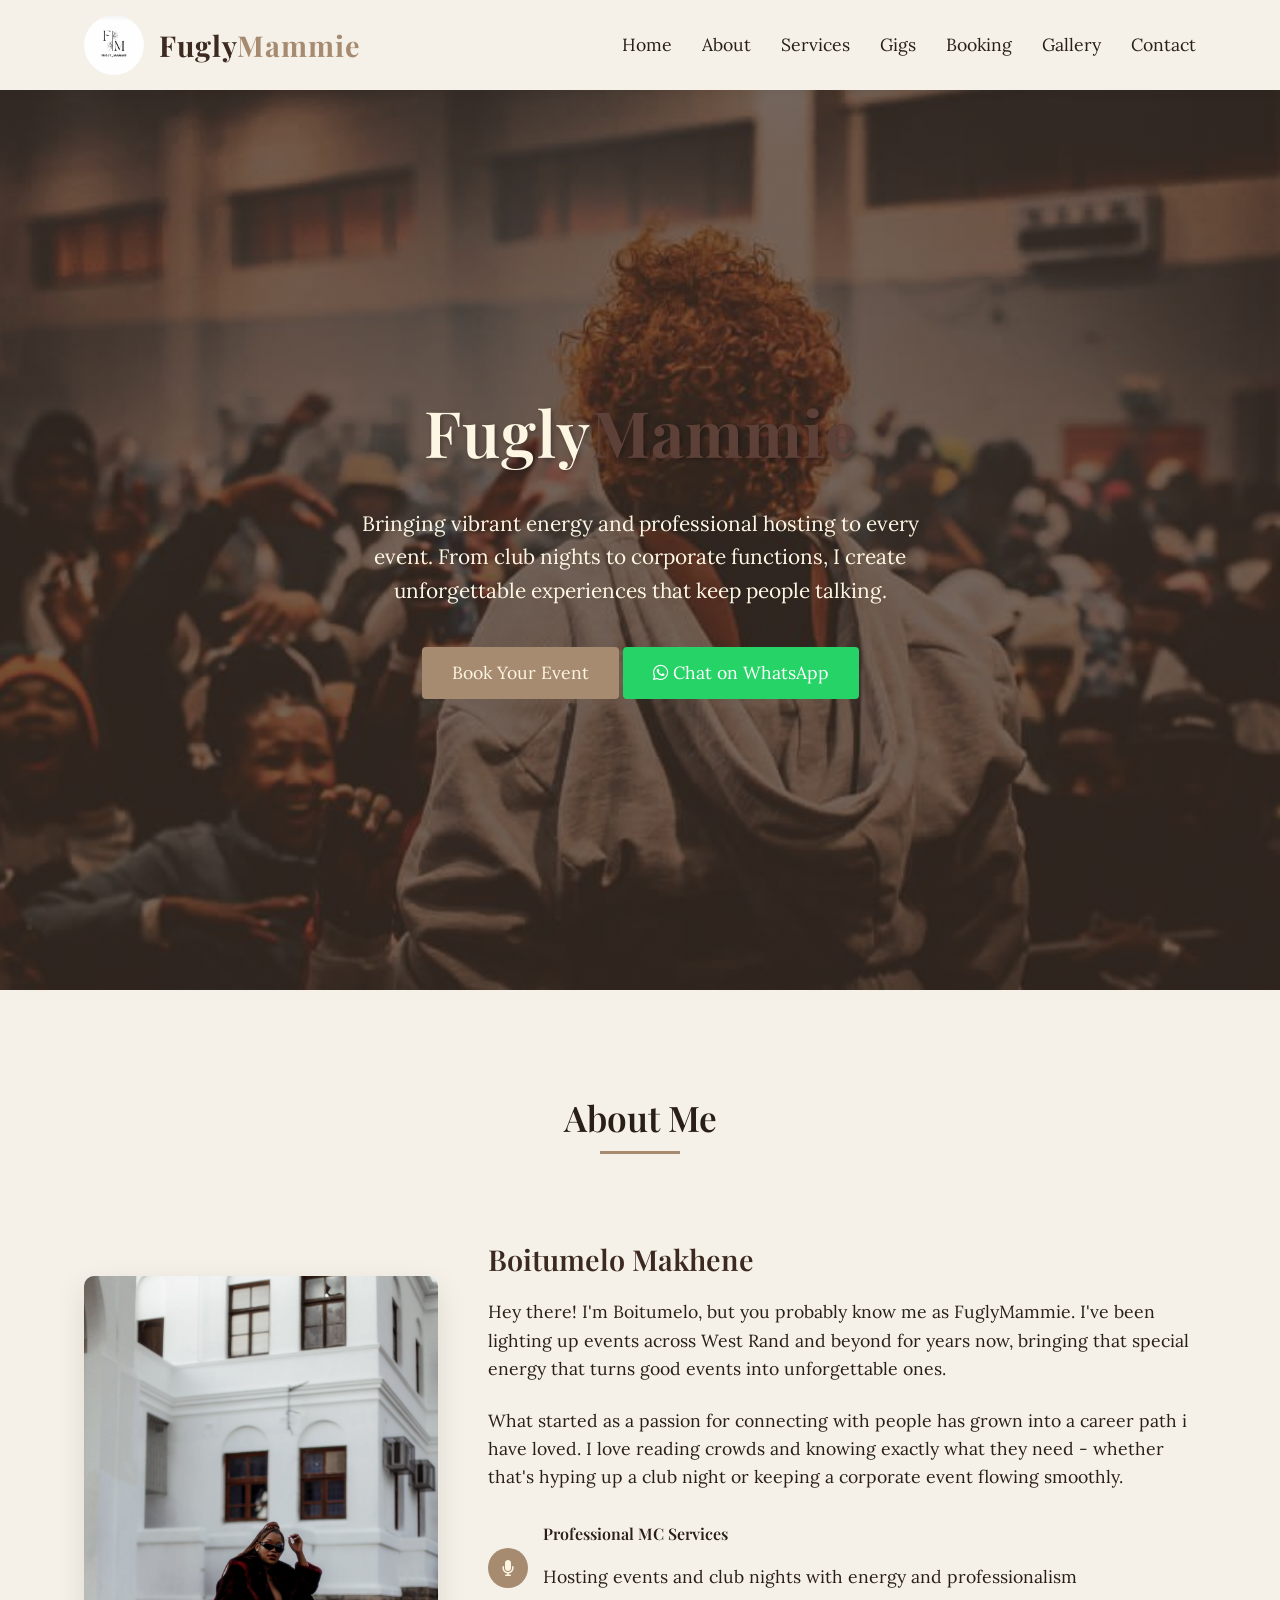
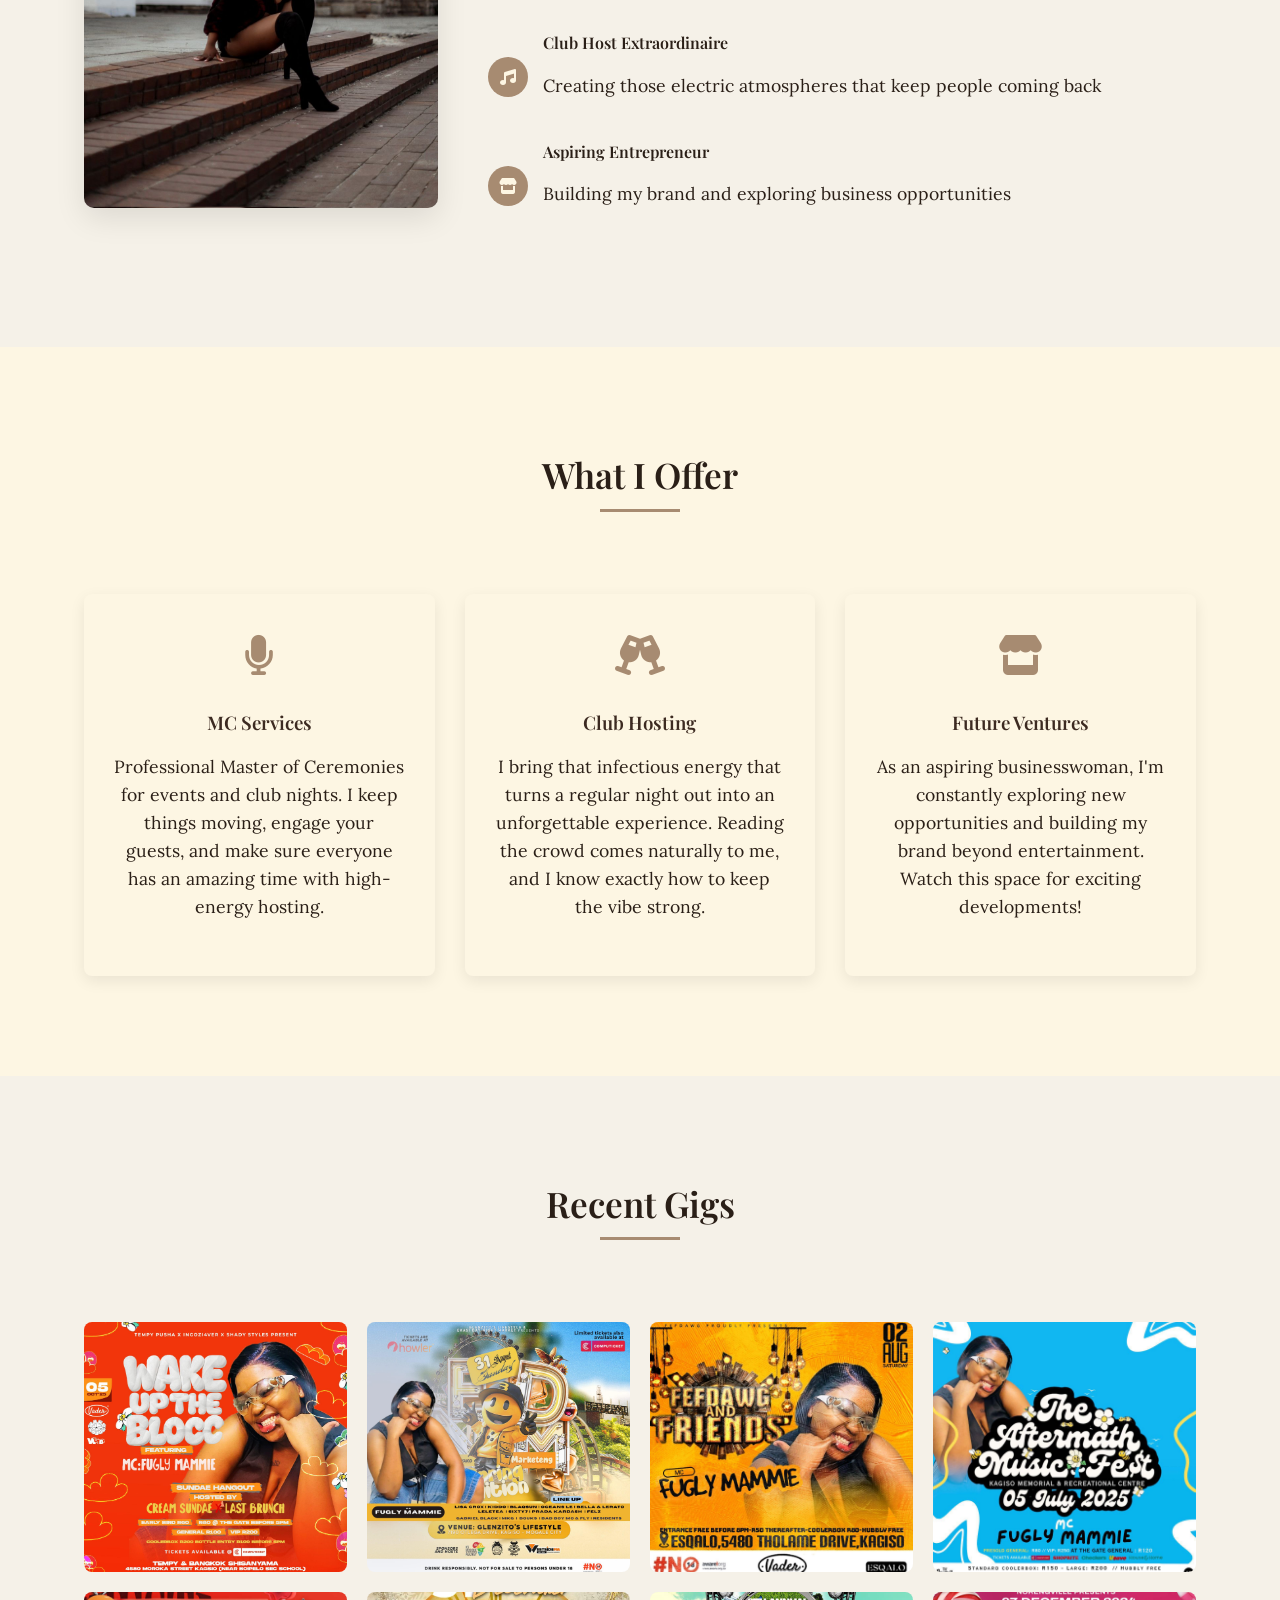
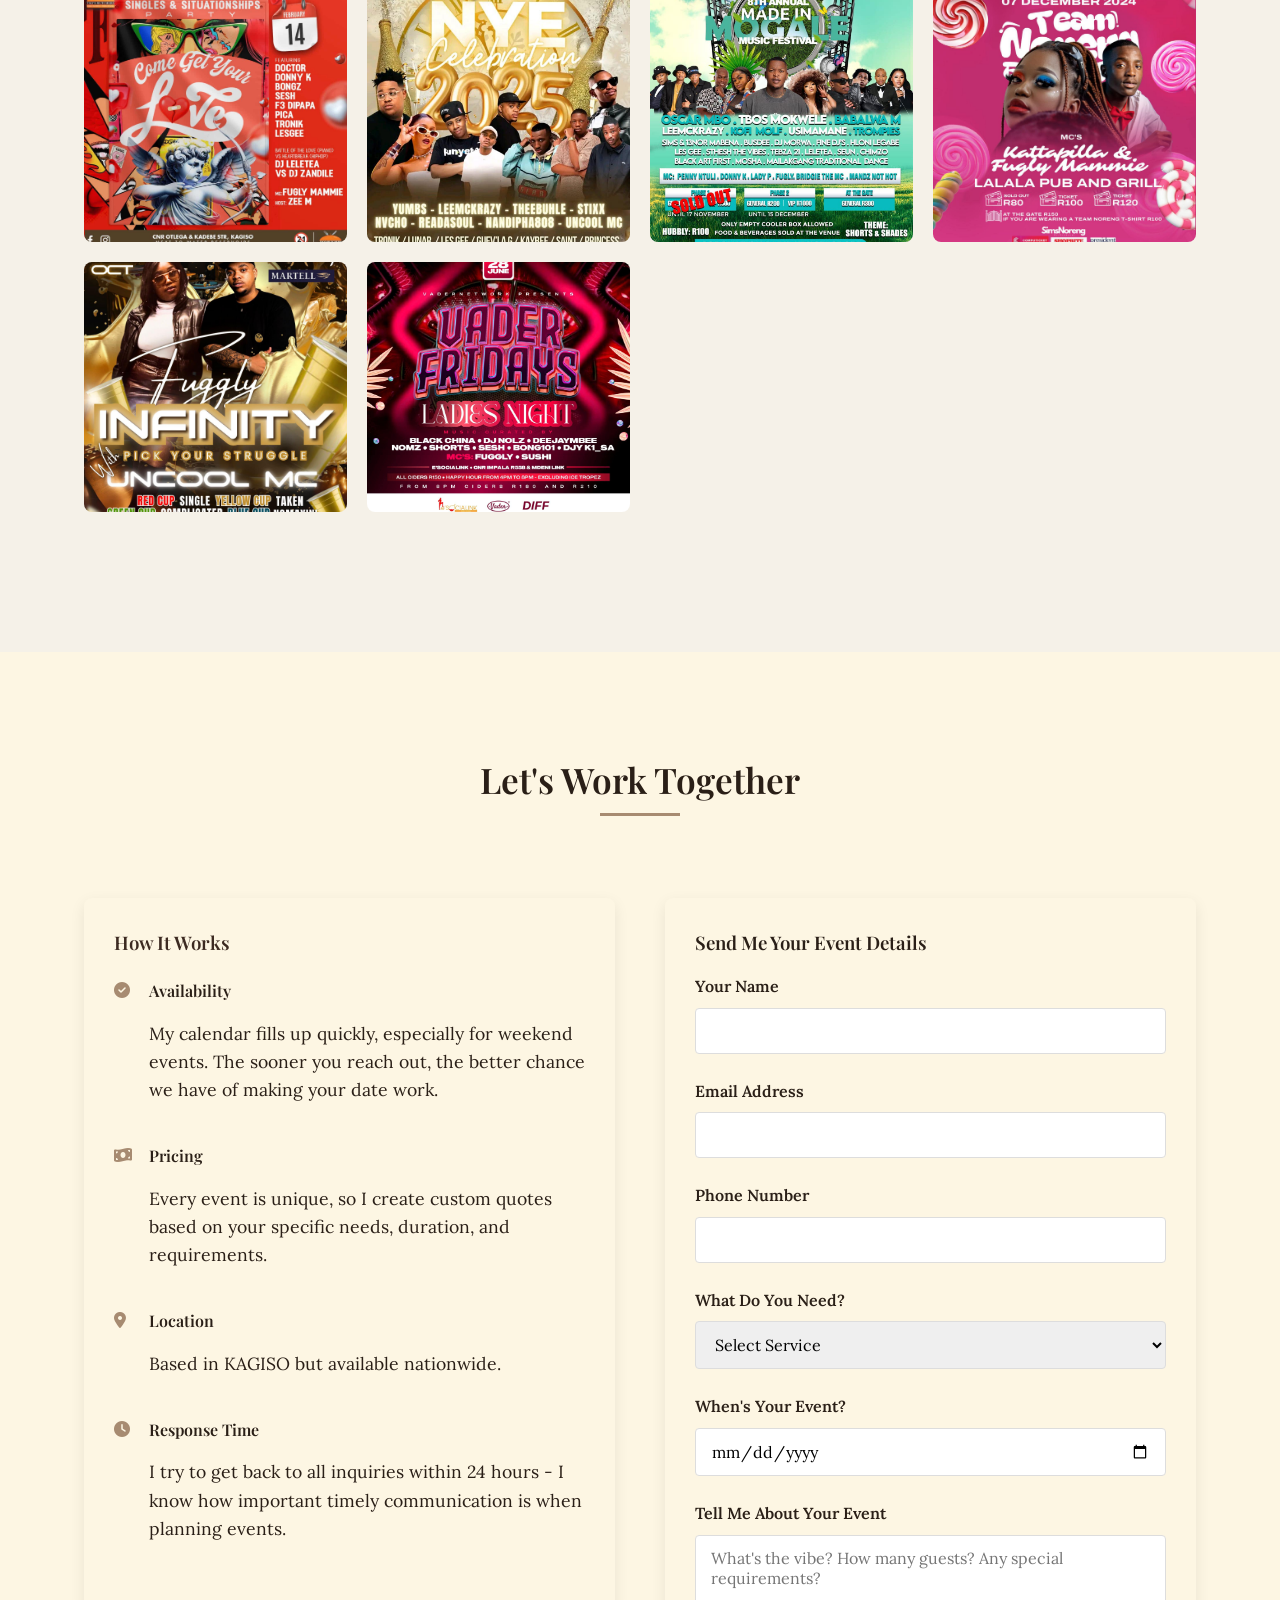
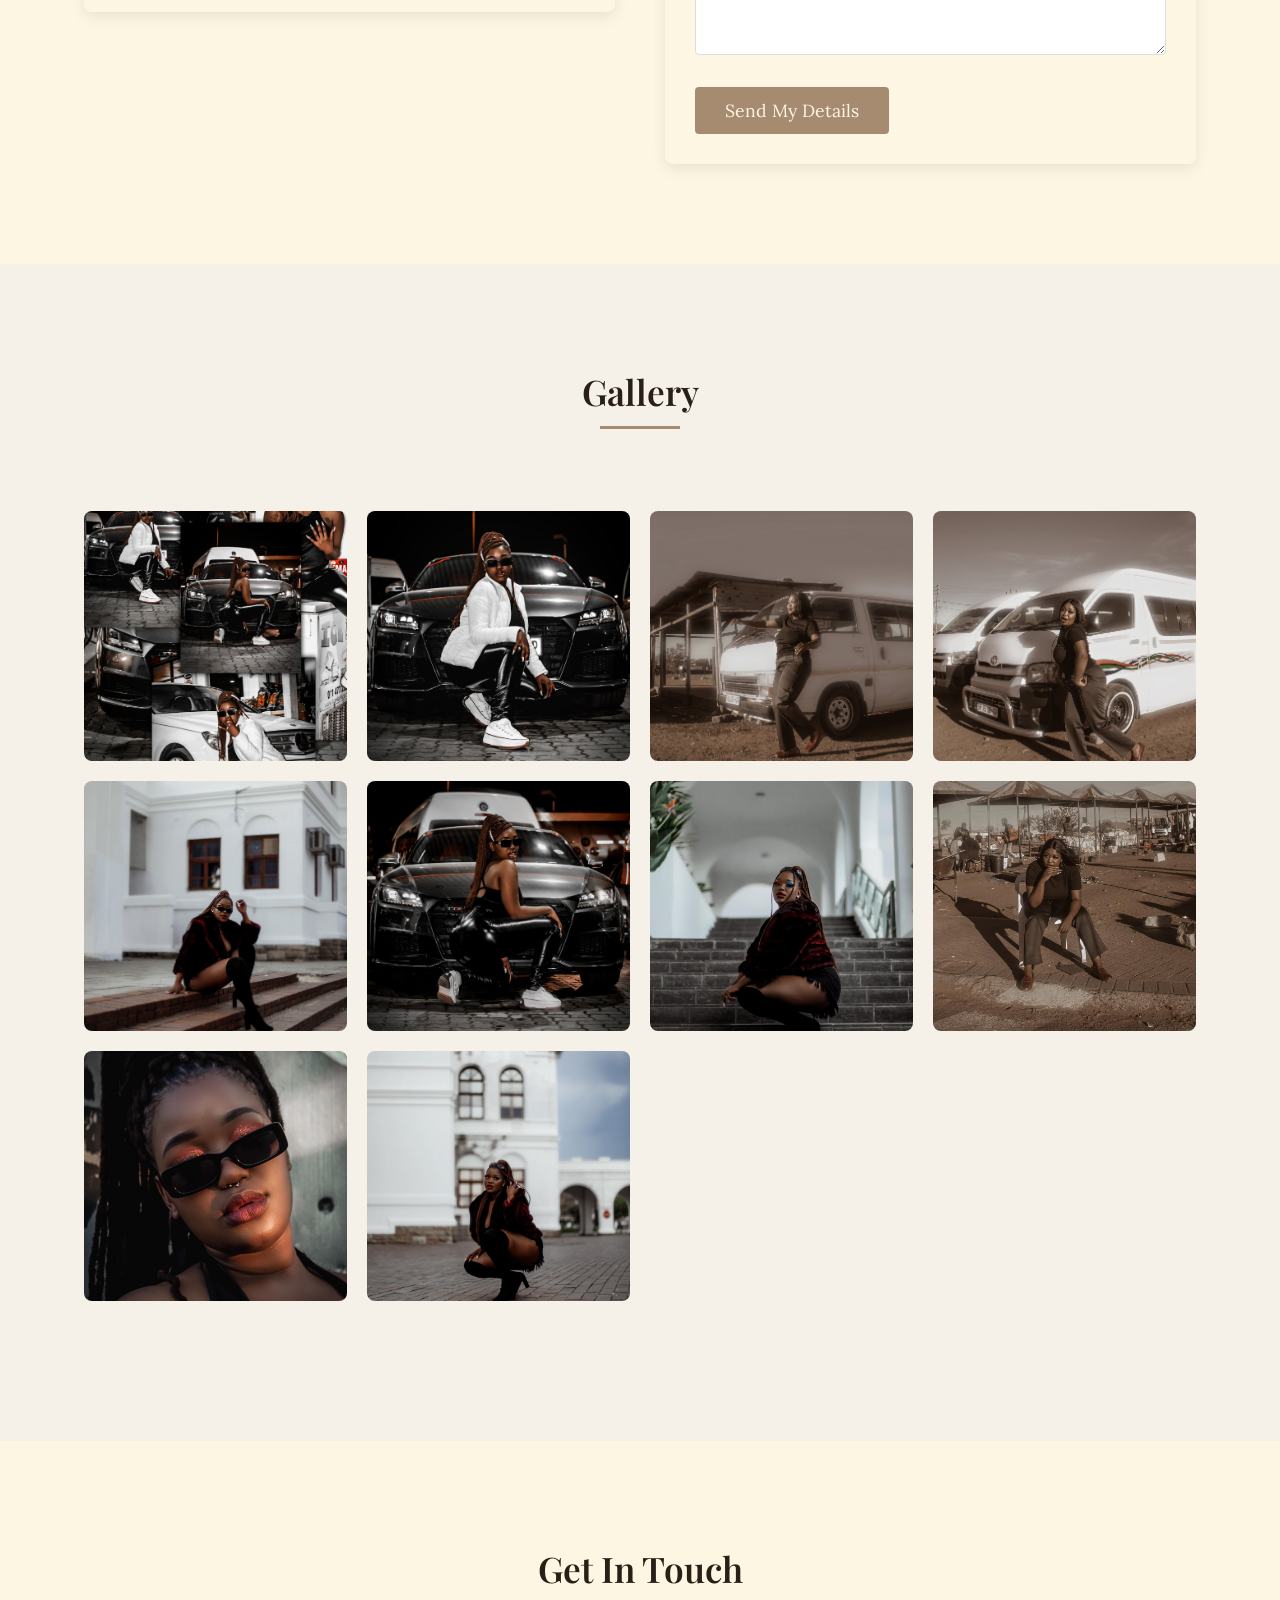
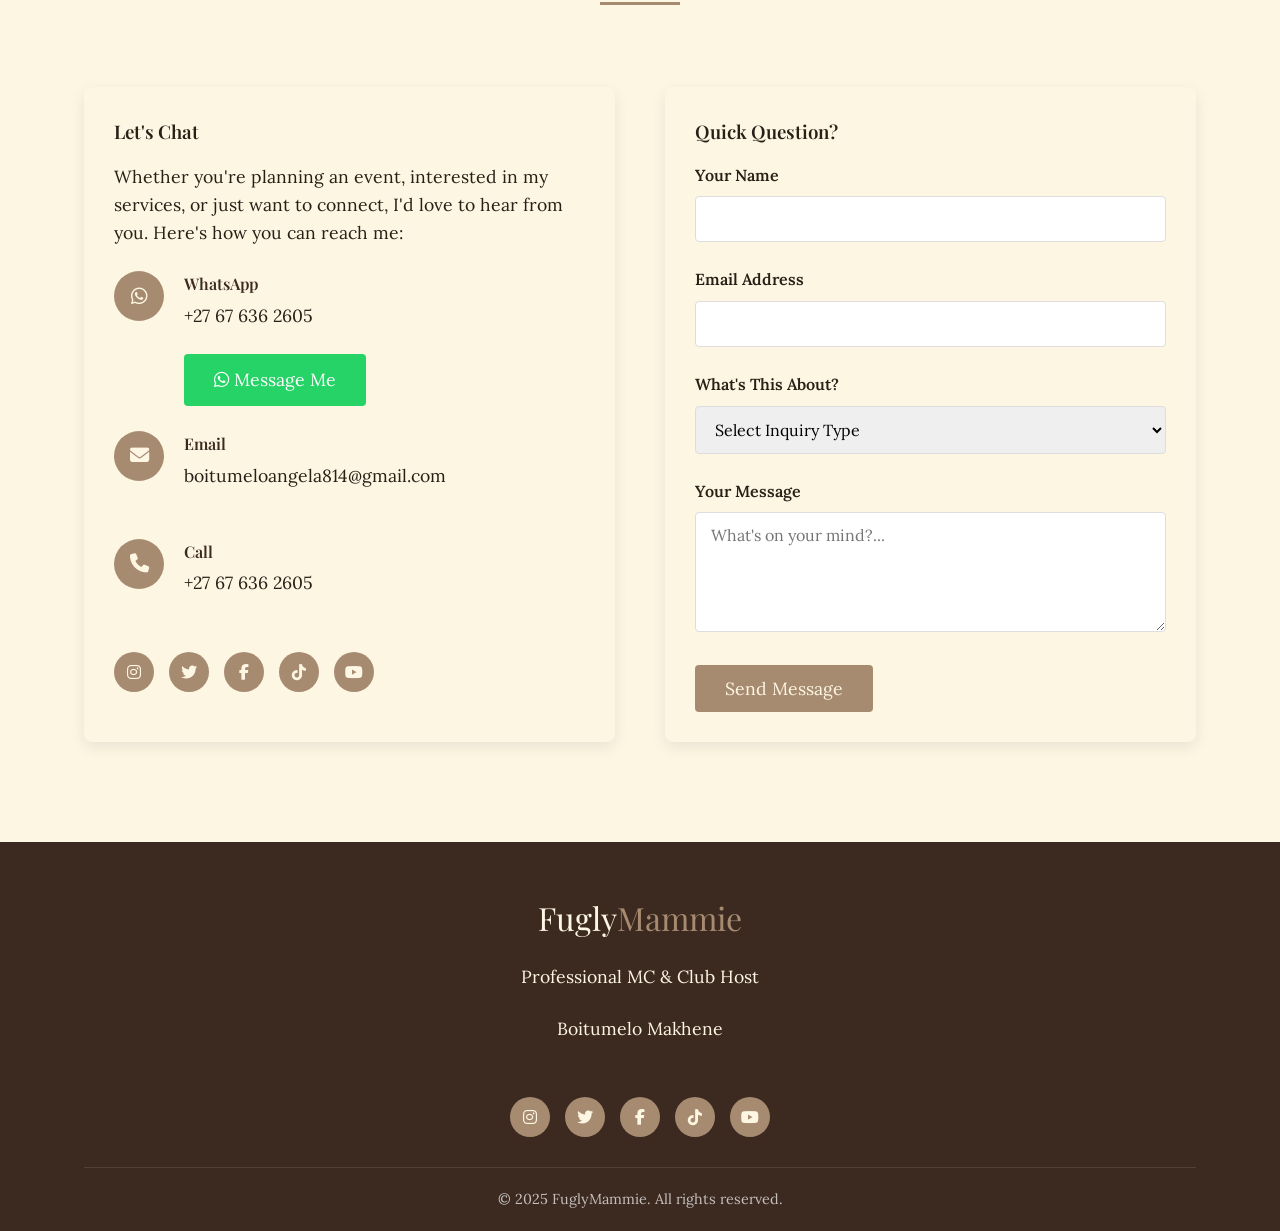
==== commit c13c998c: "Update fmt.Println message from 'Hello' to 'Goodbye'" ====
--- a/index.html
+++ b/index.html
@@ -3,82 +3,162 @@
 <head>
     <meta charset="UTF-8">
     <meta name="viewport" content="width=device-width, initial-scale=1.0">
-    <title>Eatery at Flamingo | Bar Lounge & Car Wash</title>
+    <title>Boitumelo | FuglyMammie</title>
     <link rel="stylesheet" href="https://cdnjs.cloudflare.com/ajax/libs/font-awesome/6.4.0/css/all.min.css">
+    <!-- Add this line for the favicon/logo in browser tab -->
+    <link rel="icon" type="image/jpeg" href="WhatsApp Image 2025-11-11 at 04.16.17_1446f026.jpg">
     <style>
+        /* Your existing CSS styles remain the same */
+        /* Color Variables */
         :root {
-            --primary-dark: #0a0a0a;
-            --secondary-dark: #1a1a1a;
-            --accent-red: #d10000;
-            --accent-red-dark: #a00000;
-            --accent-red-light: #ff3333;
-            --text-primary: #ffffff;
-            --text-secondary: #b0b0b0;
-            --text-muted: #777777;
-            --border-color: #333333;
-            --transition: all 0.3s ease;
-        }
-
+            --beige: #F5F1E8;
+            --chocolate: #3C2A21;
+            --taupe: #A78B71;
+            --charcoal: #2A1F17;
+            --cream: #FDF6E3;
+            --gold: #D4AF37;
+            --hero-brown: #5D4037;
+        }
+
+
+        /* Base Styles */
         * {
             margin: 0;
             padding: 0;
             box-sizing: border-box;
-            font-family: 'Segoe UI', Tahoma, Geneva, Verdana, sans-serif;
         }
 
         body {
-            background-color: var(--primary-dark);
-            color: var(--text-primary);
+            font-family: 'Lora', serif;
+            background-color: var(--beige);
+            color: var(--charcoal);
             line-height: 1.6;
         }
 
+        h1, h2, h3, h4 {
+            font-family: 'Playfair Display', serif;
+            font-weight: 600;
+            margin-bottom: 1rem;
+        }
+
+        h1 {
+            font-size: 3rem;
+            letter-spacing: 1px;
+        }
+
+        h2 {
+            font-size: 2.2rem;
+            padding-bottom: 0.5rem;
+            margin-bottom: 2rem;
+            position: relative;
+        }
+
+        h2:after {
+            content: '';
+            position: absolute;
+            width: 80px;
+            height: 3px;
+            background-color: var(--taupe);
+            bottom: 0;
+            left: 0;
+        }
+
+        p {
+            margin-bottom: 1.5rem;
+            font-size: 1.1rem;
+        }
+
+        a {
+            text-decoration: none;
+            color: inherit;
+            transition: all 0.3s ease;
+        }
+
         .container {
-            width: 100%;
+            width: 90%;
             max-width: 1200px;
             margin: 0 auto;
             padding: 0 20px;
         }
 
-        /* Header Styles */
+        .btn {
+            display: inline-block;
+            background-color: var(--taupe);
+            color: var(--cream);
+            padding: 12px 30px;
+            border: none;
+            border-radius: 4px;
+            font-size: 1.1rem;
+            cursor: pointer;
+            transition: all 0.3s ease;
+            font-family: 'Lora', serif;
+        }
+
+        .btn:hover {
+            background-color: var(--chocolate);
+            transform: translateY(-3px);
+            box-shadow: 0 5px 15px rgba(0,0,0,0.1);
+        }
+
+        .btn-whatsapp {
+            background-color: #25D366;
+            color: white;
+        }
+
+        .btn-whatsapp:hover {
+            background-color: #128C7E;
+        }
+
+        /* Header & Navigation */
         header {
-            background-color: rgba(10, 10, 10, 0.95);
-            box-shadow: 0 2px 20px rgba(0, 0, 0, 0.5);
+            background-color: var(--beige);
+            padding: 15px 0;
             position: fixed;
             width: 100%;
+            top: 0;
             z-index: 1000;
-            backdrop-filter: blur(10px);
+            box-shadow: 0 2px 10px rgba(0,0,0,0.05);
         }
 
         .header-container {
             display: flex;
             justify-content: space-between;
             align-items: center;
-            padding: 15px 0;
-        }
-
-        .logo {
+        }
+
+        .logo-container {
             display: flex;
             align-items: center;
         }
 
-        .logo-image {
-            width: 50px;
-            height: 50px;
-            margin-right: 12px;
-            border-radius: 8px;
+        .logo-img {
+            width: 60px;
+            height: 60px;
+            border-radius: 50%;
+            margin-right: 15px;
+            background-color: #ddd;
+            display: flex;
+            align-items: center;
+            justify-content: center;
+            overflow: hidden;
+        }
+
+        .logo-img img {
+            width: 100%;
+            height: 100%;
             object-fit: cover;
         }
 
-        .logo-text {
-            font-size: 24px;
+        .logo {
+            font-family: 'Playfair Display', serif;
+            font-size: 1.8rem;
+            color: var(--chocolate);
             font-weight: 700;
-            color: var(--text-primary);
             letter-spacing: 1px;
         }
 
-        .logo-text span {
-            color: var(--accent-red);
-            font-weight: 300;
+        .logo span {
+            color: var(--taupe);
         }
 
         nav ul {
@@ -86,1521 +166,979 @@
             list-style: none;
         }
 
-        nav ul li {
+        nav li {
             margin-left: 30px;
         }
 
-        nav ul li a {
-            text-decoration: none;
-            color: var(--text-primary);
-            font-weight: 500;
-            transition: var(--transition);
+        nav a {
+            font-size: 1.1rem;
             position: relative;
-            font-size: 16px;
-        }
-
-        nav ul li a:hover {
-            color: var(--accent-red);
-        }
-
-        nav ul li a::after {
+        }
+
+        nav a:after {
             content: '';
             position: absolute;
             width: 0;
             height: 2px;
             bottom: -5px;
             left: 0;
-            background-color: var(--accent-red);
-            transition: var(--transition);
-        }
-
-        nav ul li a:hover::after {
+            background-color: var(--taupe);
+            transition: width 0.3s ease;
+        }
+
+        nav a:hover:after {
             width: 100%;
         }
 
         .mobile-menu {
             display: none;
-            font-size: 24px;
+            font-size: 1.5rem;
             cursor: pointer;
-            color: var(--text-primary);
         }
 
         /* Hero Section */
         .hero {
-            min-height: 100vh;
-            background: linear-gradient(rgba(0, 0, 0, 0.7), rgba(0, 0, 0, 0.7)), url('header.jpg');
-            background-size: cover;
-            background-position: center;
+            height: 100vh;
+            background: linear-gradient(rgba(60, 42, 33, 0.7), rgba(60, 42, 33, 0.7)), 
+                        url('hero.jpg') no-repeat center center/cover;
             display: flex;
             align-items: center;
-            padding: 120px 0 60px;
-        }
-
-        .hero-container {
+            justify-content: center;
+            text-align: center;
+            color: var(--cream);
+            padding: 0 20px;
+            margin-top: 90px;
+            position: relative;
+        }
+
+        .hero-content {
+            max-width: 800px;
+            z-index: 1;
+        }
+
+        .hero h1 {
+            font-size: 4rem;
+            margin-bottom: 1.5rem;
+            text-shadow: 2px 2px 5px rgba(0,0,0,0.3);
+        }
+
+        .hero p {
+            font-size: 1.3rem;
+            margin-bottom: 2.5rem;
+            max-width: 600px;
+            margin-left: auto;
+            margin-right: auto;
+        }
+
+        .stage-name {
+            color: var(--hero-brown);
+            font-weight: bold;
+        }
+
+        /* Page Sections */
+        .page {
+            padding: 100px 0;
+        }
+
+        .section-title {
+            text-align: center;
+            margin-bottom: 50px;
+        }
+
+        .section-title h2 {
+            display: inline-block;
+        }
+
+        .section-title h2:after {
+            left: 50%;
+            transform: translateX(-50%);
+        }
+
+        /* About Section */
+        .about-container {
+            display: grid;
+            grid-template-columns: 1fr 2fr;
+            gap: 50px;
+            align-items: center;
+        }
+
+        .about-img {
+            border-radius: 10px;
+            overflow: hidden;
+            box-shadow: 0 10px 30px rgba(0,0,0,0.1);
+        }
+
+        .about-img img {
+            width: 100%;
+            height: auto;
+            display: block;
+            transition: transform 0.5s ease;
+        }
+
+        .about-img:hover img {
+            transform: scale(1.05);
+        }
+
+        .about-content h3 {
+            color: var(--chocolate);
+            font-size: 1.8rem;
+            margin-bottom: 1rem;
+        }
+
+        .about-highlights {
+            margin-top: 30px;
+        }
+
+        .highlight-item {
             display: flex;
             align-items: center;
-            justify-content: space-between;
+            margin-bottom: 15px;
+        }
+
+        .highlight-icon {
+            background-color: var(--taupe);
+            color: var(--cream);
+            width: 40px;
+            height: 40px;
+            border-radius: 50%;
+            display: flex;
+            align-items: center;
+            justify-content: center;
+            margin-right: 15px;
+            flex-shrink: 0;
+        }
+
+        /* Services Section */
+        .services-grid {
+            display: grid;
+            grid-template-columns: repeat(auto-fit, minmax(300px, 1fr));
+            gap: 30px;
+        }
+
+        .service-card {
+            background-color: var(--cream);
+            border-radius: 8px;
+            overflow: hidden;
+            box-shadow: 0 5px 15px rgba(0,0,0,0.08);
+            transition: transform 0.3s ease;
+            text-align: center;
+            padding: 30px;
+        }
+
+        .service-card:hover {
+            transform: translateY(-10px);
+        }
+
+        .service-icon {
+            font-size: 2.5rem;
+            color: var(--taupe);
+            margin-bottom: 20px;
+        }
+
+        .service-card h3 {
+            color: var(--chocolate);
+            margin-bottom: 15px;
+        }
+
+        /* Gigs Section */
+        .gigs-container {
+            display: grid;
+            grid-template-columns: repeat(auto-fill, minmax(250px, 1fr));
+            gap: 20px;
+            margin: 40px 0;
+        }
+
+        .gig-item {
+            height: 250px;
+            border-radius: 8px;
+            overflow: hidden;
+            position: relative;
+            cursor: pointer;
+            transition: transform 0.3s ease;
+        }
+
+        .gig-img {
             width: 100%;
-            gap: 40px;
-        }
-
-        .hero-content {
-            flex: 1;
-            max-width: 600px;
-        }
-
-        .hero h1 {
-            font-size: 4rem;
+            height: 100%;
+            object-fit: cover;
+            transition: transform 0.5s ease;
+        }
+
+        .gig-item:hover .gig-img {
+            transform: scale(1.1);
+        }
+
+        .gig-item:hover {
+            transform: translateY(-5px);
+        }
+
+        /* Gallery Section */
+        .gallery-container {
+            display: grid;
+            grid-template-columns: repeat(auto-fill, minmax(250px, 1fr));
+            gap: 20px;
+            margin: 40px 0;
+        }
+
+        .gallery-item {
+            height: 250px;
+            border-radius: 8px;
+            overflow: hidden;
+            position: relative;
+            cursor: pointer;
+            transition: transform 0.3s ease;
+        }
+
+        .gallery-img {
+            width: 100%;
+            height: 100%;
+            object-fit: cover;
+            transition: transform 0.5s ease;
+        }
+
+        .gallery-item:hover .gallery-img {
+            transform: scale(1.1);
+        }
+
+        .gallery-item:hover {
+            transform: translateY(-5px);
+        }
+
+        /* Booking Section */
+        .booking-container {
+            display: grid;
+            grid-template-columns: 1fr 1fr;
+            gap: 50px;
+            align-items: start;
+        }
+
+        .booking-info {
+            background-color: var(--cream);
+            padding: 30px;
+            border-radius: 8px;
+            box-shadow: 0 5px 15px rgba(0,0,0,0.08);
+        }
+
+        .booking-info h3 {
+            color: var(--chocolate);
             margin-bottom: 20px;
-            font-weight: 800;
-            line-height: 1.1;
-        }
-
-        .hero h1 span {
-            color: var(--accent-red);
-        }
-
-        .hero p {
-            font-size: 1.2rem;
-            margin-bottom: 30px;
-            color: var(--text-secondary);
-            line-height: 1.6;
+        }
+
+        .info-item {
+            display: flex;
+            margin-bottom: 15px;
+        }
+
+        .info-icon {
+            color: var(--taupe);
+            margin-right: 15px;
+            flex-shrink: 0;
+            width: 20px;
         }
 
         .booking-form {
-            flex: 1;
-            max-width: 500px;
-            background-color: var(--secondary-dark);
+            background-color: var(--cream);
             padding: 30px;
-            border-radius: 10px;
-            box-shadow: 0 10px 30px rgba(0, 0, 0, 0.5);
-            border: 1px solid var(--border-color);
-        }
-
-        .booking-form h2 {
-            font-size: 1.8rem;
-            margin-bottom: 20px;
-            color: var(--text-primary);
-            text-align: center;
+            border-radius: 8px;
+            box-shadow: 0 5px 15px rgba(0,0,0,0.08);
         }
 
         .form-group {
-            margin-bottom: 20px;
+            margin-bottom: 25px;
         }
 
         .form-group label {
             display: block;
             margin-bottom: 8px;
             font-weight: 600;
-            color: var(--text-primary);
         }
 
         .form-control {
             width: 100%;
             padding: 12px 15px;
-            border-radius: 5px;
-            border: 1px solid var(--border-color);
-            background-color: rgba(255, 255, 255, 0.05);
-            color: var(--text-primary);
-            font-size: 16px;
-            transition: var(--transition);
+            border: 1px solid #ddd;
+            border-radius: 4px;
+            font-family: 'Lora', serif;
+            font-size: 1rem;
+            transition: border 0.3s ease;
         }
 
         .form-control:focus {
+            border-color: var(--taupe);
             outline: none;
-            border-color: var(--accent-red);
-            box-shadow: 0 0 0 2px rgba(209, 0, 0, 0.2);
-        }
-
-        .form-row {
+        }
+
+        textarea.form-control {
+            min-height: 120px;
+            resize: vertical;
+        }
+
+        /* Contact Section */
+        .contact-container {
+            display: grid;
+            grid-template-columns: 1fr 1fr;
+            gap: 50px;
+        }
+
+        .contact-info {
+            background-color: var(--cream);
+            padding: 30px;
+            border-radius: 8px;
+            box-shadow: 0 5px 15px rgba(0,0,0,0.08);
+        }
+
+        .contact-item {
             display: flex;
-            gap: 15px;
-        }
-
-        .form-row .form-group {
-            flex: 1;
-        }
-
-        .btn {
-            display: inline-block;
-            padding: 14px 30px;
-            background-color: var(--accent-red);
-            color: white;
-            text-decoration: none;
-            border-radius: 5px;
-            font-weight: 600;
-            transition: var(--transition);
-            border: none;
-            cursor: pointer;
-            font-size: 16px;
-            width: 100%;
-            text-align: center;
-        }
-
-        .btn:hover {
-            background-color: var(--accent-red-dark);
-            transform: translateY(-2px);
-            box-shadow: 0 5px 15px rgba(209, 0, 0, 0.3);
-        }
-
-        .btn-whatsapp {
-            background-color: #25D366;
-            margin-top: 10px;
-        }
-
-        .btn-whatsapp:hover {
-            background-color: #128C7E;
-            box-shadow: 0 5px 15px rgba(37, 211, 102, 0.3);
-        }
-
-        /* Features Section */
-        .features {
-            padding: 100px 0;
-            background-color: var(--secondary-dark);
-        }
-
-        .section-title {
-            text-align: center;
-            margin-bottom: 60px;
-            font-size: 2.5rem;
-            color: var(--text-primary);
-            font-weight: 700;
-        }
-
-        .section-title span {
-            color: var(--accent-red);
-        }
-
-        .features-grid {
-            display: grid;
-            grid-template-columns: repeat(auto-fit, minmax(280px, 1fr));
-            gap: 30px;
-        }
-
-        .feature-card {
-            background-color: var(--primary-dark);
-            padding: 30px;
-            border-radius: 10px;
-            text-align: center;
-            box-shadow: 0 5px 15px rgba(0, 0, 0, 0.3);
-            transition: var(--transition);
-            border: 1px solid var(--border-color);
-        }
-
-        .feature-card:hover {
-            transform: translateY(-10px);
-            box-shadow: 0 15px 30px rgba(0, 0, 0, 0.4);
-            border-color: var(--accent-red);
-        }
-
-        .feature-icon {
-            width: 80px;
-            height: 80px;
-            margin: 0 auto 20px;
-            background: linear-gradient(135deg, var(--accent-red), var(--accent-red-dark));
+            margin-bottom: 25px;
+        }
+
+        .contact-icon {
+            background-color: var(--taupe);
+            color: var(--cream);
+            width: 50px;
+            height: 50px;
             border-radius: 50%;
             display: flex;
             align-items: center;
             justify-content: center;
-            font-size: 30px;
-            color: white;
-            transition: var(--transition);
-        }
-
-        .feature-card:hover .feature-icon {
-            transform: rotate(10deg) scale(1.1);
-        }
-
-        .feature-card h3 {
-            margin-bottom: 15px;
-            color: var(--text-primary);
-            font-size: 1.5rem;
-            font-weight: 700;
-        }
-
-        .feature-card p {
-            color: var(--text-secondary);
-            line-height: 1.6;
-        }
-
-        /* Content Sections */
-        .content-section {
-            padding: 100px 0;
-        }
-
-        .content-container {
+            margin-right: 20px;
+            flex-shrink: 0;
+            font-size: 1.2rem;
+        }
+
+        .contact-details h4 {
+            margin-bottom: 5px;
+            color: var(--chocolate);
+        }
+
+        .social-links {
             display: flex;
-            flex-wrap: wrap;
-            gap: 40px;
+            gap: 15px;
+            margin-top: 30px;
+        }
+
+        .social-link {
+            width: 40px;
+            height: 40px;
+            border-radius: 50%;
+            background-color: var(--taupe);
+            color: var(--cream);
+            display: flex;
             align-items: center;
-        }
-
-        .content-media {
-            flex: 1;
-            min-width: 300px;
-            border-radius: 10px;
-            overflow: hidden;
-            box-shadow: 0 10px 30px rgba(0, 0, 0, 0.5);
-        }
-
-        .content-media img {
-            width: 100%;
-            height: auto;
-            display: block;
-            transition: var(--transition);
-        }
-
-        .content-media:hover img {
-            transform: scale(1.05);
-        }
-
-        .content-text {
-            flex: 1;
-            min-width: 300px;
-        }
-
-        .content-text h2 {
-            font-size: 2.5rem;
+            justify-content: center;
+            transition: all 0.3s ease;
+        }
+
+        .social-link:hover {
+            background-color: var(--chocolate);
+            transform: translateY(-3px);
+        }
+
+        /* Footer */
+        footer {
+            background-color: var(--chocolate);
+            color: var(--cream);
+            padding: 50px 0 20px;
+            text-align: center;
+        }
+
+        .footer-content {
+            display: flex;
+            flex-direction: column;
+            align-items: center;
+            margin-bottom: 30px;
+        }
+
+        .footer-logo {
+            font-family: 'Playfair Display', serif;
+            font-size: 2rem;
             margin-bottom: 20px;
-            color: var(--text-primary);
-            font-weight: 700;
-        }
-
-        .content-text h2 span {
-            color: var(--accent-red);
-        }
-
-        .content-text p {
-            margin-bottom: 30px;
-            line-height: 1.6;
-            color: var(--text-secondary);
-        }
-
-        .media-grid {
-            display: grid;
-            grid-template-columns: repeat(auto-fill, minmax(200px, 1fr));
-            gap: 15px;
-            margin-top: 20px;
-        }
-
-        .media-item {
-            height: 150px;
-            border-radius: 8px;
-            overflow: hidden;
-            cursor: pointer;
-            position: relative;
-        }
-
-        .media-item img {
-            width: 100%;
-            height: 100%;
-            object-fit: cover;
-            transition: var(--transition);
-        }
-
-        .media-item:hover img {
-            transform: scale(1.1);
-        }
-
-        .media-item::after {
-            content: '';
-            position: absolute;
+        }
+
+        .footer-logo span {
+            color: var(--taupe);
+        }
+
+        .copyright {
+            border-top: 1px solid rgba(255,255,255,0.1);
+            padding-top: 20px;
+            font-size: 0.9rem;
+            color: rgba(255,255,255,0.7);
+        }
+
+        /* Image Modal */
+        .modal {
+            display: none;
+            position: fixed;
             top: 0;
             left: 0;
             width: 100%;
             height: 100%;
-            background: linear-gradient(to bottom, transparent, rgba(209, 0, 0, 0.3));
-            opacity: 0;
-            transition: var(--transition);
-        }
-
-        .media-item:hover::after {
-            opacity: 1;
-        }
-
-        /* Menu Section */
-        .menu-section {
-            padding: 100px 0;
-            background-color: var(--secondary-dark);
-        }
-
-        .menu-tabs {
-            display: flex;
-            justify-content: center;
-            margin-bottom: 40px;
-            border-bottom: 1px solid var(--border-color);
-        }
-
-        .menu-tab-btn {
-            padding: 12px 25px;
-            background: none;
-            border: none;
-            font-size: 16px;
-            font-weight: 600;
-            color: var(--text-secondary);
-            cursor: pointer;
-            transition: var(--transition);
+            background-color: rgba(0, 0, 0, 0.9);
+            z-index: 2000;
+            overflow: auto;
+            animation: fadeIn 0.3s ease;
+        }
+
+        .modal-content {
             position: relative;
-        }
-
-        .menu-tab-btn.active {
-            color: var(--accent-red);
-        }
-
-        .menu-tab-btn.active::after {
-            content: '';
-            position: absolute;
-            bottom: -1px;
-            left: 0;
+            background-color: var(--cream);
+            margin: 5% auto;
+            padding: 20px;
+            width: 90%;
+            max-width: 800px;
+            border-radius: 10px;
+            box-shadow: 0 5px 30px rgba(0,0,0,0.3);
+            animation: slideUp 0.4s ease;
+        }
+
+        .modal-image {
             width: 100%;
-            height: 3px;
-            background-color: var(--accent-red);
-        }
-
-        .menu-tab-content {
-            display: none;
-        }
-
-        .menu-tab-content.active {
-            display: block;
-        }
-
-        .menu-grid {
-            display: grid;
-            grid-template-columns: repeat(auto-fill, minmax(300px, 1fr));
-            gap: 30px;
-        }
-
-        .menu-category {
-            margin-bottom: 50px;
-        }
-
-        .menu-category h3 {
-            font-size: 1.8rem;
+            max-height: 500px;
+            object-fit: contain;
+            border-radius: 8px;
             margin-bottom: 20px;
-            color: var(--accent-red);
-            border-bottom: 2px solid var(--accent-red);
-            padding-bottom: 10px;
-        }
-
-        .menu-item {
-            background-color: var(--primary-dark);
-            padding: 20px;
-            border-radius: 8px;
+        }
+
+        .modal-details {
+            padding: 0 10px;
+        }
+
+        .modal-details h3 {
+            color: var(--chocolate);
+            margin-bottom: 10px;
+            font-size: 1.5rem;
+        }
+
+        .modal-date {
+            color: var(--taupe);
+            font-weight: bold;
             margin-bottom: 15px;
-            border: 1px solid var(--border-color);
-            transition: var(--transition);
-        }
-
-        .menu-item:hover {
-            border-color: var(--accent-red);
-            transform: translateY(-5px);
-        }
-
-        .menu-item-header {
-            display: flex;
-            justify-content: space-between;
-            align-items: flex-start;
-            margin-bottom: 10px;
-        }
-
-        .menu-item-name {
-            font-weight: 600;
-            font-size: 1.1rem;
-            color: var(--text-primary);
-        }
-
-        .menu-item-price {
-            color: var(--accent-red);
-            font-weight: 700;
-        }
-
-        .menu-item-description {
-            color: var(--text-secondary);
-            font-size: 0.9rem;
-            line-height: 1.5;
-        }
-
-        /* Events Section */
-        .events-section {
-            padding: 100px 0;
-            background-color: var(--secondary-dark);
-        }
-
-        .events-tabs {
-            display: flex;
-            justify-content: center;
-            margin-bottom: 40px;
-            border-bottom: 1px solid var(--border-color);
-        }
-
-        .tab-btn {
-            padding: 12px 25px;
-            background: none;
-            border: none;
-            font-size: 16px;
-            font-weight: 600;
-            color: var(--text-secondary);
-            cursor: pointer;
-            transition: var(--transition);
-            position: relative;
-        }
-
-        .tab-btn.active {
-            color: var(--accent-red);
-        }
-
-        .tab-btn.active::after {
-            content: '';
-            position: absolute;
-            bottom: -1px;
-            left: 0;
-            width: 100%;
-            height: 3px;
-            background-color: var(--accent-red);
-        }
-
-        .tab-content {
-            display: none;
-        }
-
-        .tab-content.active {
-            display: block;
-        }
-
-        .events-grid {
-            display: grid;
-            grid-template-columns: repeat(auto-fill, minmax(300px, 1fr));
-            gap: 30px;
-        }
-
-        .event-card {
-            background-color: var(--primary-dark);
-            border-radius: 10px;
-            overflow: hidden;
-            box-shadow: 0 5px 15px rgba(0, 0, 0, 0.3);
-            transition: var(--transition);
-            border: 1px solid var(--border-color);
-        }
-
-        .event-card:hover {
-            transform: translateY(-10px);
-            box-shadow: 0 15px 30px rgba(0, 0, 0, 0.4);
-            border-color: var(--accent-red);
-        }
-
-        .event-image {
-            height: 200px;
-            overflow: hidden;
-        }
-
-        .event-image img {
-            width: 100%;
-            height: 100%;
-            object-fit: cover;
-            transition: var(--transition);
-        }
-
-        .event-card:hover .event-image img {
-            transform: scale(1.1);
-        }
-
-        .event-content {
-            padding: 20px;
-        }
-
-        .event-date {
-            display: inline-block;
-            background-color: var(--accent-red);
-            color: white;
-            padding: 5px 10px;
-            border-radius: 5px;
-            font-size: 14px;
-            font-weight: 600;
-            margin-bottom: 10px;
-        }
-
-        .event-title {
-            font-size: 1.3rem;
-            font-weight: 700;
-            margin-bottom: 10px;
-            color: var(--text-primary);
-        }
-
-        .event-description {
-            color: var(--text-secondary);
-            margin-bottom: 15px;
-            line-height: 1.5;
-        }
-
-        .posters-grid {
-            display: grid;
-            grid-template-columns: repeat(auto-fill, minmax(250px, 1fr));
-            gap: 20px;
-        }
-
-        .poster-item {
-            border-radius: 10px;
-            overflow: hidden;
-            box-shadow: 0 5px 15px rgba(0, 0, 0, 0.3);
-            transition: var(--transition);
-            border: 1px solid var(--border-color);
-        }
-
-        .poster-item:hover {
-            transform: translateY(-5px);
-            box-shadow: 0 10px 25px rgba(0, 0, 0, 0.4);
-            border-color: var(--accent-red);
-        }
-
-        .poster-item img {
-            width: 100%;
-            height: auto;
-            display: block;
-        }
-
-        /* Gallery Section - ENHANCED */
-        .gallery-section {
-            padding: 100px 0;
-            background-color: var(--secondary-dark);
-        }
-
-        .gallery-grid {
-            display: grid;
-            grid-template-columns: repeat(auto-fill, minmax(280px, 1fr));
-            gap: 20px;
-            margin-top: 50px;
-        }
-
-        .gallery-item {
-            height: 250px;
-            border-radius: 12px;
-            overflow: hidden;
-            cursor: pointer;
-            position: relative;
-            box-shadow: 0 8px 20px rgba(0, 0, 0, 0.4);
-            transition: var(--transition);
-        }
-
-        .gallery-item:hover {
-            transform: translateY(-8px);
-            box-shadow: 0 15px 30px rgba(0, 0, 0, 0.5);
-        }
-
-        .gallery-item img {
-            width: 100%;
-            height: 100%;
-            object-fit: cover;
-            transition: var(--transition);
-        }
-
-        .gallery-item:hover img {
-            transform: scale(1.12);
-        }
-
-        .gallery-item::after {
-            content: '';
-            position: absolute;
-            top: 0;
-            left: 0;
-            width: 100%;
-            height: 100%;
-            background: linear-gradient(to bottom, transparent, rgba(209, 0, 0, 0.4));
-            opacity: 0;
-            transition: var(--transition);
-        }
-
-        .gallery-item:hover::after {
-            opacity: 1;
-        }
-
-        /* Footer */
-        footer {
-            background-color: var(--primary-dark);
-            color: var(--text-primary);
-            padding: 80px 0 30px;
-            border-top: 1px solid var(--border-color);
-        }
-
-        .footer-content {
-            display: grid;
-            grid-template-columns: repeat(auto-fit, minmax(200px, 1fr));
-            gap: 40px;
-            margin-bottom: 50px;
-        }
-
-        .footer-column h3 {
-            margin-bottom: 25px;
-            font-size: 1.3rem;
-            position: relative;
-            padding-bottom: 10px;
-            font-weight: 700;
-        }
-
-        .footer-column h3::after {
-            content: '';
-            position: absolute;
-            left: 0;
-            bottom: 0;
-            width: 40px;
-            height: 2px;
-            background-color: var(--accent-red);
-        }
-
-        .footer-column ul {
-            list-style: none;
-        }
-
-        .footer-column ul li {
-            margin-bottom: 15px;
-        }
-
-        .footer-column ul li a {
-            color: var(--text-secondary);
-            text-decoration: none;
-            transition: var(--transition);
-        }
-
-        .footer-column ul li a:hover {
-            color: var(--accent-red);
-            padding-left: 5px;
-        }
-
-        .social-links {
-            display: flex;
-            gap: 15px;
-            margin-top: 20px;
-        }
-
-        .social-links a {
             display: flex;
             align-items: center;
-            justify-content: center;
-            width: 40px;
-            height: 40px;
-            background-color: var(--secondary-dark);
-            border-radius: 50%;
-            color: var(--text-primary);
-            transition: var(--transition);
-        }
-
-        .social-links a:hover {
-            background-color: var(--accent-red);
-            transform: translateY(-5px);
-        }
-
-        .social-links a.whatsapp:hover {
-            background-color: #25D366;
-        }
-
-        .copyright {
-            text-align: center;
-            padding-top: 30px;
-            border-top: 1px solid var(--border-color);
-            color: var(--text-muted);
+        }
+
+        .modal-date i {
+            margin-right: 8px;
+        }
+
+        .modal-description {
+            line-height: 1.6;
+            color: var(--charcoal);
+        }
+
+        .modal-photographer {
+            color: var(--taupe);
+            font-style: italic;
+            margin-top: 15px;
             font-size: 0.9rem;
         }
 
-        /* Page Sections */
-        .page-section {
-            display: none;
-            min-height: 100vh;
-        }
-
-        .page-section.active {
-            display: block;
-        }
-
-        /* Mobile Hero Features */
-        .mobile-hero-features {
-            display: none;
-            padding: 40px 0;
-            background-color: var(--secondary-dark);
-        }
-
-        .mobile-hero-features .features-grid {
-            grid-template-columns: repeat(auto-fit, minmax(250px, 1fr));
-        }
-
-        /* Car Wash Section Enhancements */
-        .car-wash-services {
-            margin-top: 50px;
-        }
-
-        .service-packages {
-            display: grid;
-            grid-template-columns: repeat(auto-fit, minmax(300px, 1fr));
-            gap: 30px;
-            margin-top: 40px;
-        }
-
-        .service-package {
-            background-color: var(--primary-dark);
-            padding: 30px;
-            border-radius: 10px;
-            text-align: center;
-            box-shadow: 0 5px 15px rgba(0, 0, 0, 0.3);
-            transition: var(--transition);
-            border: 1px solid var(--border-color);
-        }
-
-        .service-package:hover {
-            transform: translateY(-10px);
-            box-shadow: 0 15px 30px rgba(0, 0, 0, 0.4);
-            border-color: var(--accent-red);
-        }
-
-        .service-package h3 {
-            margin-bottom: 15px;
-            color: var(--text-primary);
-            font-size: 1.5rem;
-            font-weight: 700;
-        }
-
-        .service-package .price {
+        .close-modal {
+            position: absolute;
+            top: 15px;
+            right: 20px;
+            color: var(--chocolate);
             font-size: 2rem;
-            color: var(--accent-red);
-            font-weight: 700;
-            margin: 20px 0;
-        }
-
-        .service-package ul {
-            list-style: none;
-            text-align: left;
-            margin-bottom: 25px;
-        }
-
-        .service-package ul li {
-            margin-bottom: 10px;
-            color: var(--text-secondary);
-            position: relative;
-            padding-left: 25px;
-        }
-
-        .service-package ul li:before {
-            content: '✓';
-            position: absolute;
-            left: 0;
-            color: var(--accent-red);
             font-weight: bold;
-        }
-
-        /* Enhanced Media Grid for Car Wash */
-        .car-wash-media-grid {
-            display: grid;
-            grid-template-columns: repeat(auto-fill, minmax(200px, 1fr));
-            gap: 15px;
-            margin-top: 20px;
-        }
-
-        /* Media Queries */
-        @media (max-width: 968px) {
-            .hero-container {
-                flex-direction: column;
-            }
-            
-            .hero-content, .booking-form {
-                max-width: 100%;
+            cursor: pointer;
+            transition: color 0.3s ease;
+        }
+
+        .close-modal:hover {
+            color: var(--taupe);
+        }
+
+        @keyframes fadeIn {
+            from { opacity: 0; }
+            to { opacity: 1; }
+        }
+
+        @keyframes slideUp {
+            from { 
+                opacity: 0;
+                transform: translateY(50px);
+            }
+            to { 
+                opacity: 1;
+                transform: translateY(0);
+            }
+        }
+
+        /* Responsive Design */
+        @media (max-width: 992px) {
+            .about-container, .booking-container, .contact-container {
+                grid-template-columns: 1fr;
+            }
+            
+            .about-img {
+                max-width: 400px;
+                margin: 0 auto;
+            }
+
+            .modal-content {
+                width: 95%;
+                margin: 10% auto;
+            }
+        }
+
+        @media (max-width: 768px) {
+            h1 {
+                font-size: 2.5rem;
+            }
+            
+            h2 {
+                font-size: 1.8rem;
             }
             
             .hero h1 {
                 font-size: 3rem;
             }
-        }
-
-        @media (max-width: 768px) {
-            nav {
+            
+            nav ul {
                 display: none;
                 position: absolute;
-                top: 100%;
+                top: 90px;
                 left: 0;
-                width: 100%;
-                background-color: var(--primary-dark);
-                box-shadow: 0 5px 10px rgba(0, 0, 0, 0.3);
+                right: 0;
+                background-color: var(--beige);
+                flex-direction: column;
                 padding: 20px;
-            }
-
-            nav.active {
-                display: block;
-            }
-
-            nav ul {
-                flex-direction: column;
-            }
-
-            nav ul li {
-                margin: 0 0 15px 0;
-            }
-
+                box-shadow: 0 5px 10px rgba(0,0,0,0.1);
+            }
+            
+            nav ul.active {
+                display: flex;
+            }
+            
+            nav li {
+                margin: 10px 0;
+            }
+            
             .mobile-menu {
                 display: block;
             }
-
-            .hero {
-                padding: 100px 0 40px;
-                min-height: auto;
-            }
-
+            
+            .gigs-container, .gallery-container {
+                grid-template-columns: repeat(auto-fill, minmax(200px, 1fr));
+            }
+
+            .modal-content {
+                padding: 15px;
+                margin: 5% auto;
+            }
+
+            .modal-image {
+                max-height: 400px;
+            }
+        }
+
+        @media (max-width: 576px) {
             .hero h1 {
-                font-size: 2.5rem;
-                text-align: center;
-            }
-
+                font-size: 2.2rem;
+            }
+            
             .hero p {
-                text-align: center;
-            }
-
-            .section-title {
-                font-size: 2rem;
-            }
-
-            .logo-text {
-                font-size: 20px;
-            }
-
-            .events-tabs, .menu-tabs {
-                flex-wrap: wrap;
-            }
-
-            .tab-btn, .menu-tab-btn {
-                padding: 10px 15px;
-                font-size: 14px;
-            }
-            
-            .form-row {
-                flex-direction: column;
-                gap: 0;
-            }
-
-            .gallery-grid {
-                grid-template-columns: repeat(auto-fill, minmax(250px, 1fr));
-            }
-
-            /* Mobile Hero Features */
-            .mobile-hero-features {
-                display: block;
-            }
-
-            .hero-features {
-                display: none;
-            }
-
-            .car-wash-media-grid {
-                grid-template-columns: repeat(auto-fill, minmax(150px, 1fr));
-            }
-
-            /* Fix for booking form spacing on mobile */
-            .booking-form {
-                margin-top: 30px;
-            }
-        }
-
-        @media (max-width: 480px) {
-            .hero h1 {
-                font-size: 2rem;
-            }
-            
-            .hero p {
-                font-size: 1rem;
-            }
-            
-            .booking-form {
-                padding: 20px;
-            }
-            
-            .section-title {
-                font-size: 1.8rem;
+                font-size: 1.1rem;
+            }
+            
+            .services-grid {
+                grid-template-columns: 1fr;
+            }
+            
+            .gigs-container, .gallery-container {
+                grid-template-columns: 1fr 1fr;
+            }
+
+            .modal-content {
+                width: 98%;
+                margin: 2% auto;
+                padding: 10px;
+            }
+
+            .modal-image {
+                max-height: 300px;
             }
         }
     </style>
+    <link href="https://fonts.googleapis.com/css2?family=Playfair+Display:wght@400;600;700&family=Lora:wght@400;500&display=swap" rel="stylesheet">
 </head>
 <body>
     <!-- Header -->
     <header>
         <div class="container header-container">
-            <div class="logo">
-                <img src="386061321_274110248928727_5332394108685455963_n.jpg" alt="Eatery at Flamingo Logo" class="logo-image">
-                <div class="logo-text">EATERY <span>AT FLAMINGO</span></div>
-            </div>
-            <nav id="mainNav">
+            <div class="logo-container">
+                <div class="logo-img">
+                    <!-- Add your logo image here -->
+                    <img src="WhatsApp Image 2025-11-11 at 04.16.17_1446f026.jpg" alt="FuglyMammie Logo">
+                </div>
+                <div class="logo">Fugly<span>Mammie</span></div>
+            </div>
+            <nav>
+                <div class="mobile-menu">
+                    <i class="fas fa-bars"></i>
+                </div>
                 <ul>
-                    <li><a href="#" class="nav-link" data-page="home">Home</a></li>
-                    <li><a href="#" class="nav-link" data-page="menu">Menu</a></li>
-                    <li><a href="#" class="nav-link" data-page="car-wash">Car Wash</a></li>
-                    <li><a href="#" class="nav-link" data-page="events">Events</a></li>
-                    <li><a href="#" class="nav-link" data-page="gallery">Gallery</a></li>
-                    <li><a href="#" class="nav-link" data-page="contact">Contact</a></li>
+                    <li><a href="#home">Home</a></li>
+                    <li><a href="#about">About</a></li>
+                    <li><a href="#services">Services</a></li>
+                    <li><a href="#gigs">Gigs</a></li>
+                    <li><a href="#booking">Booking</a></li>
+                    <li><a href="#gallery">Gallery</a></li>
+                    <li><a href="#contact">Contact</a></li>
                 </ul>
             </nav>
-            <div class="mobile-menu" id="mobileMenu">
-                <i class="fas fa-bars"></i>
-            </div>
         </div>
     </header>
 
-    <!-- Home Page -->
-    <section id="home" class="page-section active">
-        <!-- Hero Section -->
-        <div class="hero">
-            <div class="container hero-container">
-                <div class="hero-content">
-                    <h1>EATERY <span>AT FLAMINGO</span></h1>
-                    <p>Experience the perfect blend of casual dining, premium bar lounge, and luxury car care. Enjoy great food, signature cocktails, and vibrant atmosphere while we pamper your vehicle.</p>
-                    <!-- Desktop Hero Features -->
-                    <div class="hero-features">
-                        <div class="features-grid" style="margin-top: 40px;">
-                            <div class="feature-card">
-                                <div class="feature-icon">
-                                    <i class="fas fa-hamburger"></i>
-                                </div>
-                                <h3>Casual Dining</h3>
-                                <p>Delicious food in a relaxed atmosphere</p>
+    <!-- Hero Section -->
+    <section id="home" class="hero">
+        <div class="hero-content">
+            <h1>Fugly<span class="stage-name">Mammie</span></h1>
+            <p>Bringing vibrant energy and professional hosting to every event. From club nights to corporate functions, I create unforgettable experiences that keep people talking.</p>
+            <a href="#booking" class="btn">Book Your Event</a>
+            <a href="https://wa.me/27676362605?text=Hi%20FuglyMammie,%20I'd%20like%20to%20book%20your%20services" class="btn btn-whatsapp" target="_blank">
+                <i class="fab fa-whatsapp"></i> Chat on WhatsApp
+            </a>
+        </div>
+    </section>
+
+    <!-- About Section -->
+    <section id="about" class="page">
+        <div class="container">
+            <div class="section-title">
+                <h2>About Me</h2>
+            </div>
+            <div class="about-container">
+                <div class="about-img">
+                    <img src="about me.jpg" alt="FuglyMammie">
+                </div>
+                <div class="about-content">
+                    <h3>Boitumelo Makhene</h3>
+                    <p>Hey there! I'm Boitumelo, but you probably know me as FuglyMammie. I've been lighting up events across West Rand and beyond for years now, bringing that special energy that turns good events into unforgettable ones.</p>
+                    <p>What started as a passion for connecting with people has grown into a career path i have loved. I love reading crowds and knowing exactly what they need - whether that's hyping up a club night or keeping a corporate event flowing smoothly.</p>
+                    
+                    <div class="about-highlights">
+                        <div class="highlight-item">
+                            <div class="highlight-icon">
+                                <i class="fas fa-microphone"></i>
                             </div>
-                            <div class="feature-card">
-                                <div class="feature-icon">
-                                    <i class="fas fa-cocktail"></i>
-                                </div>
-                                <h3>Premium Bar</h3>
-                                <p>Signature cocktails and fine spirits</p>
+                            <div>
+                                <h4>Professional MC Services</h4>
+                                <p>Hosting events and club nights with energy and professionalism</p>
                             </div>
                         </div>
+                        <div class="highlight-item">
+                            <div class="highlight-icon">
+                                <i class="fas fa-music"></i>
+                            </div>
+                            <div>
+                                <h4>Club Host Extraordinaire</h4>
+                                <p>Creating those electric atmospheres that keep people coming back</p>
+                            </div>
+                        </div>
+                        <div class="highlight-item">
+                            <div class="highlight-icon">
+                                <i class="fas fa-store"></i>
+                            </div>
+                            <div>
+                                <h4>Aspiring Entrepreneur</h4>
+                                <p>Building my brand and exploring business opportunities</p>
+                            </div>
+                        </div>
                     </div>
                 </div>
+            </div>
+        </div>
+    </section>
+
+    <!-- Services Section -->
+    <section id="services" class="page" style="background-color: var(--cream);">
+        <div class="container">
+            <div class="section-title">
+                <h2>What I Offer</h2>
+            </div>
+            <div class="services-grid">
+                <div class="service-card">
+                    <div class="service-icon">
+                        <i class="fas fa-microphone"></i>
+                    </div>
+                    <h3>MC Services</h3>
+                    <p>Professional Master of Ceremonies for events and club nights. I keep things moving, engage your guests, and make sure everyone has an amazing time with high-energy hosting.</p>
+                </div>
+                <div class="service-card">
+                    <div class="service-icon">
+                        <i class="fas fa-glass-cheers"></i>
+                    </div>
+                    <h3>Club Hosting</h3>
+                    <p>I bring that infectious energy that turns a regular night out into an unforgettable experience. Reading the crowd comes naturally to me, and I know exactly how to keep the vibe strong.</p>
+                </div>
+                <div class="service-card">
+                    <div class="service-icon">
+                        <i class="fas fa-store"></i>
+                    </div>
+                    <h3>Future Ventures</h3>
+                    <p>As an aspiring businesswoman, I'm constantly exploring new opportunities and building my brand beyond entertainment. Watch this space for exciting developments!</p>
+                </div>
+            </div>
+        </div>
+    </section>
+
+    <!-- Gigs Section -->
+    <section id="gigs" class="page">
+        <div class="container">
+            <div class="section-title">
+                <h2>Recent Gigs</h2>
+            </div>
+            <div class="gigs-container">
+                <div class="gig-item" data-image="gig1.jpg" data-title="Wake Up The Bloc" data-date="October 5, 2025" data-description="S/o to Michael Phadi(Tempy) for the booking">
+                    <img src="gig1.jpg" alt="Club hosting performance" class="gig-img">
+                </div>
+                <div class="gig-item" data-image="gig2.jpg" data-title="Ekasi Day/Night Market" data-date="August 31, 2025" data-description="">
+                    <img src="gig2.jpg" alt="Corporate event hosting" class="gig-img">
+                </div>
+                <div class="gig-item" data-image="gig3.jpg" data-title="Fefdawd and Friends" data-date="August 2, 2025" data-description="">
+                    <img src="gig3.jpg" alt="Wedding ceremony MC" class="gig-img">
+                </div>
+                <div class="gig-item" data-image="gig4.jpg" data-title="The Aftermath Music Fest" data-date="July 5, 2025" data-description="">
+                    <img src="gig4.jpg" alt="Private party entertainment" class="gig-img">
+                </div>
+                <div class="gig-item" data-image="gig5.jpg" data-title="Singles And Situations Party" data-date="February 14, 2025" data-description="">
+                    <img src="gig5.jpg" alt="Product launch event" class="gig-img">
+                </div>
+                <div class="gig-item" data-image="gig6.jpg" data-title="Gravity Lifestyle New Year" data-date="December 31, 2024" data-description="">
+                    <img src="gig6.jpg" alt="Festival hosting" class="gig-img">
+                </div>
+                <div class="gig-item" data-image="gig7.jpg" data-title="Made In Mogale Festival" data-date="December 16, 2024" data-description="">
+                    <img src="gig7.jpg" alt="Award ceremony" class="gig-img">
+                </div>
+                <div class="gig-item" data-image="gig8.jpg" data-title="Team Noreng" data-date="December 7, 2024" data-description="">
+                    <img src="gig8.jpg" alt="Charity event" class="gig-img">
+                </div>
+                <div class="gig-item" data-image="gig9.jpg" data-title="Gravity" data-date="October 19, 2024" data-description="">
+                    <img src="gig9.jpg" alt="Corporate gala" class="gig-img">
+                </div>
+                <div class="gig-item" data-image="gig10.jpg" data-title="Vader Fridays" data-date="June 28, 2024" data-description="">
+                    <img src="gig10.jpg" alt="Nightclub performance" class="gig-img">
+                </div>
+            </div>
+        </div>
+    </section>
+
+    <!-- Booking Section -->
+    <section id="booking" class="page" style="background-color: var(--cream);">
+        <div class="container">
+            <div class="section-title">
+                <h2>Let's Work Together</h2>
+            </div>
+            <div class="booking-container">
+                <div class="booking-info">
+                    <h3>How It Works</h3>
+                    <div class="info-item">
+                        <div class="info-icon">
+                            <i class="fas fa-check-circle"></i>
+                        </div>
+                        <div>
+                            <h4>Availability</h4>
+                            <p>My calendar fills up quickly, especially for weekend events. The sooner you reach out, the better chance we have of making your date work.</p>
+                        </div>
+                    </div>
+                    <div class="info-item">
+                        <div class="info-icon">
+                            <i class="fas fa-money-bill-wave"></i>
+                        </div>
+                        <div>
+                            <h4>Pricing</h4>
+                            <p>Every event is unique, so I create custom quotes based on your specific needs, duration, and requirements.</p>
+                        </div>
+                    </div>
+                    <div class="info-item">
+                        <div class="info-icon">
+                            <i class="fas fa-map-marker-alt"></i>
+                        </div>
+                        <div>
+                            <h4>Location</h4>
+                            <p>Based in KAGISO but available nationwide.</p>
+                        </div>
+                    </div>
+                    <div class="info-item">
+                        <div class="info-icon">
+                            <i class="fas fa-clock"></i>
+                        </div>
+                        <div>
+                            <h4>Response Time</h4>
+                            <p>I try to get back to all inquiries within 24 hours - I know how important timely communication is when planning events.</p>
+                        </div>
+                    </div>
+                </div>
                 <div class="booking-form">
-                    <h2>RESERVE YOUR TABLE</h2>
+                    <h3>Send Me Your Event Details</h3>
                     <form id="bookingForm">
                         <div class="form-group">
-                            <label for="name">Full Name</label>
-                            <input type="text" id="name" class="form-control" placeholder="Your Name" required>
+                            <label for="name">Your Name</label>
+                            <input type="text" id="name" class="form-control" required>
+                        </div>
+                        <div class="form-group">
+                            <label for="email">Email Address</label>
+                            <input type="email" id="email" class="form-control" required>
                         </div>
                         <div class="form-group">
                             <label for="phone">Phone Number</label>
-                            <input type="tel" id="phone" class="form-control" placeholder="Your Phone" required>
-                        </div>
-                        <div class="form-row">
-                            <div class="form-group">
-                                <label for="date">Date</label>
-                                <input type="date" id="date" class="form-control" required>
-                            </div>
-                            <div class="form-group">
-                                <label for="time">Time</label>
-                                <select id="time" class="form-control" required>
-                                    <option value="">Select Time</option>
-                                    <option value="18:00">6:00 PM</option>
-                                    <option value="18:30">6:30 PM</option>
-                                    <option value="19:00">7:00 PM</option>
-                                    <option value="19:30">7:30 PM</option>
-                                    <option value="20:00">8:00 PM</option>
-                                    <option value="20:30">8:30 PM</option>
-                                    <option value="21:00">9:00 PM</option>
-                                    <option value="21:30">9:30 PM</option>
-                                </select>
-                            </div>
+                            <input type="tel" id="phone" class="form-control" required>
                         </div>
                         <div class="form-group">
-                            <label for="guests">Number of Guests</label>
-                            <select id="guests" class="form-control" required>
-                                <option value="">Select Guests</option>
-                                <option value="1">1 Person</option>
-                                <option value="2">2 People</option>
-                                <option value="3">3 People</option>
-                                <option value="4">4 People</option>
-                                <option value="5">5 People</option>
-                                <option value="6">6 People</option>
-                                <option value="7">7+ People</option>
+                            <label for="service-type">What Do You Need?</label>
+                            <select id="service-type" class="form-control" required>
+                                <option value="">Select Service</option>
+                                <option value="mc">MC Services</option>
+                                <option value="club">Club Hosting</option>
+                                <option value="other">Something Else</option>
                             </select>
                         </div>
-                        <button type="submit" class="btn">BOOK TABLE</button>
-                        <a href="https://wa.me/27621369848?text=Hi%20Eatery%20at%20Flamingo%2C%20I%20would%20like%20to%20make%20a%20reservation" class="btn btn-whatsapp">
-                            <i class="fab fa-whatsapp"></i> Contact via WhatsApp
-                        </a>
+                        <div class="form-group">
+                            <label for="event-date">When's Your Event?</label>
+                            <input type="date" id="event-date" class="form-control" required>
+                        </div>
+                        <div class="form-group">
+                            <label for="message">Tell Me About Your Event</label>
+                            <textarea id="message" class="form-control" placeholder="What's the vibe? How many guests? Any special requirements?"></textarea>
+                        </div>
+                        <button type="submit" class="btn">Send My Details</button>
                     </form>
-                </div>
-            </div>
-        </div>
-
-        <!-- Mobile Hero Features -->
-        <div class="mobile-hero-features">
-            <div class="container">
-                <div class="features-grid">
-                    <div class="feature-card">
-                        <div class="feature-icon">
-                            <i class="fas fa-hamburger"></i>
-                        </div>
-                        <h3>Casual Dining</h3>
-                        <p>Delicious food in a relaxed atmosphere</p>
-                    </div>
-                    <div class="feature-card">
-                        <div class="feature-icon">
-                            <i class="fas fa-cocktail"></i>
-                        </div>
-                        <h3>Premium Bar</h3>
-                        <p>Signature cocktails and fine spirits</p>
-                    </div>
-                </div>
-            </div>
-        </div>
-
-        <!-- Features Section -->
-        <div class="features">
-            <div class="container">
-                <h2 class="section-title">OUR <span>PREMIUM</span> SERVICES</h2>
-                <div class="features-grid">
-                    <div class="feature-card">
-                        <div class="feature-icon">
-                            <i class="fas fa-hamburger"></i>
-                        </div>
-                        <h3>Casual Dining</h3>
-                        <p>Enjoy delicious food in a relaxed atmosphere with our carefully crafted menu featuring crowd favorites and local flavors.</p>
-                    </div>
-                    <div class="feature-card">
-                        <div class="feature-icon">
-                            <i class="fas fa-wine-glass-alt"></i>
-                        </div>
-                        <h3>Premium Bar Lounge</h3>
-                        <p>Relax in our sophisticated lounge with handcrafted cocktails, fine wines, and premium spirits.</p>
-                    </div>
-                    <div class="feature-card">
-                        <div class="feature-icon">
-                            <i class="fas fa-car"></i>
-                        </div>
-                        <h3>Luxury Car Wash</h3>
-                        <p>While you dine and relax, let us pamper your vehicle with our premium car care services.</p>
-                    </div>
-                    <div class="feature-card">
-                        <div class="feature-icon">
-                            <i class="fas fa-music"></i>
-                        </div>
-                        <h3>Live Entertainment</h3>
-                        <p>Enjoy curated music performances and special events in our vibrant atmosphere.</p>
-                    </div>
                 </div>
             </div>
         </div>
     </section>
 
-    <!-- Menu Page -->
-    <section id="menu" class="page-section">
+    <!-- Gallery Section -->
+    <section id="gallery" class="page">
         <div class="container">
-            <h2 class="section-title">OUR <span>FOOD & DRINKS</span></h2>
-            
-            <div class="menu-tabs">
-                <button class="menu-tab-btn active" data-tab="food">Food Menu</button>
-                <button class="menu-tab-btn" data-tab="alcohol">Alcohol Specials</button>
-            </div>
-            
-            <div class="menu-tab-content active" id="food">
-                <div class="content-container">
-                    <div class="content-text">
-                        <h2>DELICIOUS <span>FOOD SELECTION</span></h2>
-                        <p>Our menu features crowd favorites and comfort food done right. From juicy burgers and shareable appetizers to satisfying mains, we've got something for everyone.</p>
-                        
-                        <div class="menu-category">
-                            <h3>Appetizers</h3>
-                            <div class="menu-item">
-                                <div class="menu-item-header">
-                                    <div class="menu-item-name">Flamingo Wings</div>
-                                    <div class="menu-item-price">R120</div>
-                                </div>
-                                <div class="menu-item-description">Crispy chicken wings with your choice of sauce - buffalo, BBQ, or peri-peri</div>
-                            </div>
-                            <div class="menu-item">
-                                <div class="menu-item-header">
-                                    <div class="menu-item-name">Loaded Nachos</div>
-                                    <div class="menu-item-price">R95</div>
-                                </div>
-                                <div class="menu-item-description">Tortilla chips topped with cheese, jalapeños, sour cream, and guacamole</div>
-                            </div>
-                        </div>
-                        
-                        <div class="menu-category">
-                            <h3>Burgers & Sandwiches</h3>
-                            <div class="menu-item">
-                                <div class="menu-item-header">
-                                    <div class="menu-item-name">Flamingo Burger</div>
-                                    <div class="menu-item-price">R150</div>
-                                </div>
-                                <div class="menu-item-description">Beef patty with cheese, lettuce, tomato, and our special sauce</div>
-                            </div>
-                            <div class="menu-item">
-                                <div class="menu-item-header">
-                                    <div class="menu-item-name">Chicken Avocado Club</div>
-                                    <div class="menu-item-price">R135</div>
-                                </div>
-                                <div class="menu-item-description">Grilled chicken, bacon, avocado, and mayo on toasted bread</div>
-                            </div>
-                        </div>
-                    </div>
-                    <div class="content-media">
-                        <img src="food1.jpg" alt="Bar Food">
-                        <div class="media-grid">
-                            <div class="media-item">
-                                <img src="EATERY.jpg" alt="Food Item 1">
-                            </div>
-                            <div class="media-item">
-                                <img src="dinni.jpg" alt="Food Item 2">
-                            </div>
-                        </div>
-                    </div>
-                </div>
-            </div>
-            
-            <div class="menu-tab-content" id="alcohol">
-                <div class="content-container">
-                    <div class="content-text">
-                        <h2>PREMIUM <span>ALCOHOL SELECTION</span></h2>
-                        <p>Discover our carefully curated selection of spirits, cocktails, and beverages. From classic favorites to signature creations, we have the perfect drink for every occasion.</p>
-                        
-                        <div class="menu-category">
-                            <h3>Signature Cocktails</h3>
-                            <div class="menu-item">
-                                <div class="menu-item-header">
-                                    <div class="menu-item-name">Flamingo Fizz</div>
-                                    <div class="menu-item-price">R85</div>
-                                </div>
-                                <div class="menu-item-description">Gin, elderflower, lime, and prosecco with a splash of cranberry</div>
-                            </div>
-                            <div class="menu-item">
-                                <div class="menu-item-header">
-                                    <div class="menu-item-name">Tropical Sunset</div>
-                                    <div class="menu-item-price">R90</div>
-                                </div>
-                                <div class="menu-item-description">Rum, pineapple, coconut, and orange with a hint of grenadine</div>
-                            </div>
-                        </div>
-                        
-                        <div class="menu-category">
-                            <h3>Premium Spirits</h3>
-                            <div class="menu-item">
-                                <div class="menu-item-header">
-                                    <div class="menu-item-name">Johnnie Walker Black</div>
-                                    <div class="menu-item-price">R65/shot</div>
-                                </div>
-                                <div class="menu-item-description">Smooth blended Scotch whisky</div>
-                            </div>
-                            <div class="menu-item">
-                                <div class="menu-item-header">
-                                    <div class="menu-item-name">Bacardi Superior</div>
-                                    <div class="menu-item-price">R55/shot</div>
-                                </div>
-                                <div class="menu-item-description">Premium white rum perfect for mixing</div>
-                            </div>
-                        </div>
-                    </div>
-                    <div class="content-media">
-                        <img src="sunday special.jpg" alt="Alcohol Specials">
-                        <div class="media-grid">
-                            <div class="media-item">
-                                <img src="shots.jpg" alt="Cocktail 1">
-                            </div>
-                            <div class="media-item">
-                                <img src="cock.jpg" alt="Cocktail 2">
-                            </div>
-                        </div>
-                    </div>
+            <div class="section-title">
+                <h2>Gallery</h2>
+            </div>
+            <div class="gallery-container">
+                <div class="gallery-item" data-image="image1.jpg" data-title="Professional Headshot" data-photographer="Visualmafia.jpeg">
+                    <img src="image1.jpg" alt="Professional headshot" class="gallery-img">
+                </div>
+                <div class="gallery-item" data-image="image2.jpg" data-title="Event Preparation" data-photographer="Visualmafia.jpeg">
+                    <img src="image2.jpg" alt="Event preparation" class="gallery-img">
+                </div>
+                <div class="gallery-item" data-image="image3.jpg" data-title="On Stage Performance" data-photographer="Visualmafia.jpeg">
+                    <img src="image3.jpg" alt="On stage performance" class="gallery-img">
+                </div>
+                <div class="gallery-item" data-image="image4.jpg" data-title="Crowd Engagement" data-photographer="Visualmafia.jpeg">
+                    <img src="image4.jpg" alt="Crowd engagement" class="gallery-img">
+                </div>
+                <div class="gallery-item" data-image="image5.jpg" data-title="Backstage Moments" data-photographer="Visualmafia.jpeg">
+                    <img src="image5.jpg" alt="Backstage moments" class="gallery-img">
+                </div>
+                <div class="gallery-item" data-image="image6.jpg" data-title="Professional Setup" data-photographer="Visualmafia.jpeg">
+                    <img src="image6.jpg" alt="Professional setup" class="gallery-img">
+                </div>
+                <div class="gallery-item" data-image="image7.jpg" data-title="Event Coordination" data-photographer="Visualmafia.jpeg">
+                    <img src="image7.jpg" alt="Event coordination" class="gallery-img">
+                </div>
+                <div class="gallery-item" data-image="image8.jpg" data-title="Client Interaction" data-photographer="Visualmafia.jpeg">
+                    <img src="image8.jpg" alt="Client interaction" class="gallery-img">
+                </div>
+                <div class="gallery-item" data-image="image9.jpg" data-title="Performance Highlights" data-photographer="Visualmafia.jpeg">
+                    <img src="image9.jpg" alt="Performance highlights" class="gallery-img">
+                </div>
+                <div class="gallery-item" data-image="image10.jpg" data-title="Professional Portfolio" data-photographer="Visualmafia.jpeg">
+                    <img src="image10.jpg" alt="Professional portfolio" class="gallery-img">
                 </div>
             </div>
         </div>
     </section>
 
-    <!-- Car Wash Page - ENHANCED WITH MORE IMAGES -->
-    <section id="car-wash" class="page-section">
+    <!-- Contact Section -->
+    <section id="contact" class="page" style="background-color: var(--cream);">
         <div class="container">
-            <h2 class="section-title">PREMIUM <span>CAR CARE</span></h2>
-            
-            <div class="content-container">
-                <div class="content-media">
-                    <img src="PRICE.jpg" alt="Car Wash Service">
-                    <div class="car-wash-media-grid">
-                        <div class="media-item">
-                            <img src="carwaSH.jpg" alt="Car Detailing">
-                        </div>
-                        <div class="media-item">
-                            <img src="CW.jpg" alt="Premium Service">
-                        </div>
-                        <div class="media-item">
-                            <img src="exterior.jpg" alt="Exterior Cleaning">
-                        </div>
-                        <div class="media-item">
-                            <img src="interior.jpg" alt="Interior Detailing">
-                        </div>
-                        <div class="media-item">
-                            <img src="car-wash-5.jpg" alt="Wheel Cleaning">
-                        </div>
-                        <div class="media-item">
-                            <img src="car-wash-6.jpg" alt="Polishing Service">
-                        </div>
-                        <div class="media-item">
-                            <img src="car-wash-7.jpg" alt="Final Inspection">
-                        </div>
-                        <div class="media-item">
-                            <img src="car-wash-8.jpg" alt="Completed Service">
+            <div class="section-title">
+                <h2>Get In Touch</h2>
+            </div>
+            <div class="contact-container">
+                <div class="contact-info">
+                    <h3>Let's Chat</h3>
+                    <p>Whether you're planning an event, interested in my services, or just want to connect, I'd love to hear from you. Here's how you can reach me:</p>
+                    
+                    <div class="contact-item">
+                        <div class="contact-icon">
+                            <i class="fab fa-whatsapp"></i>
+                        </div>
+                        <div class="contact-details">
+                            <h4>WhatsApp</h4>
+                            <p>+27 67 636 2605</p>
+                            <a href="https://wa.me/27676362605?text=Hi%20FuglyMammie,%20I'd%20like%20to%20inquire%20about%20your%20services" class="btn btn-whatsapp" target="_blank">
+                                <i class="fab fa-whatsapp"></i> Message Me
+                            </a>
                         </div>
                     </div>
-                </div>
-                <div class="content-text">
-                    <h2>LUXURY <span>CAR WASH</span></h2>
-                    <p>While you enjoy our food and drinks, let us take care of your vehicle with our state-of-the-art car care services. We use only the highest quality products and techniques to make your car shine.</p>
                     
-                    <div class="features-grid" style="margin-top: 30px;">
-                        <div class="feature-card">
-                            <div class="feature-icon">
-                                <i class="fas fa-spray-can"></i>
-                            </div>
-                            <h3>Exterior Detailing</h3>
-                            <p>Complete exterior cleaning with premium products</p>
-                        </div>
-                        <div class="feature-card">
-                            <div class="feature-icon">
-                                <i class="fas fa-soap"></i>
-                            </div>
-                            <h3>Interior Cleaning</h3>
-                            <p>Thorough interior vacuuming and conditioning</p>
+                    <div class="contact-item">
+                        <div class="contact-icon">
+                            <i class="fas fa-envelope"></i>
+                        </div>
+                        <div class="contact-details">
+                            <h4>Email</h4>
+                            <p>boitumeloangela814@gmail.com</p>
                         </div>
                     </div>
-                </div>
-            </div>
-
-            <!-- Service Packages Section -->
-            <div class="car-wash-services">
-                <h2 class="section-title">OUR <span>SERVICE PACKAGES</span></h2>
-                
-                <div class="service-packages">
-                    <div class="service-package">
-                        <h3>BASIC WASH</h3>
-                        <div class="price">R150</div>
-                        <ul>
-                            <li>Exterior hand wash</li>
-                            <li>Wheel cleaning</li>
-                            <li>Tire dressing</li>
-                            <li>Window cleaning</li>
-                            <li>Interior vacuum</li>
-                        </ul>
-                        <a href="https://wa.me/27621369848?text=Hi%20Eatery%20at%20Flamingo%2C%20I'm%20interested%20in%20the%20Basic%20Wash%20package" class="btn">
-                            <i class="fab fa-whatsapp"></i> Book This Package
+                    
+                    <div class="contact-item">
+                        <div class="contact-icon">
+                            <i class="fas fa-phone"></i>
+                        </div>
+                        <div class="contact-details">
+                            <h4>Call</h4>
+                            <p>+27 67 636 2605</p>
+                        </div>
+                    </div>
+                    
+                    <div class="social-links">
+                        <a href="#" class="social-link">
+                            <i class="fab fa-instagram"></i>
+                        </a>
+                        <a href="#" class="social-link">
+                            <i class="fab fa-twitter"></i>
+                        </a>
+                        <a href="#" class="social-link">
+                            <i class="fab fa-facebook-f"></i>
+                        </a>
+                        <a href="#" class="social-link">
+                            <i class="fab fa-tiktok"></i>
+                        </a>
+                        <a href="#" class="social-link">
+                            <i class="fab fa-youtube"></i>
                         </a>
                     </div>
-                    
-                    <div class="service-package">
-                        <h3>PREMIUM DETAIL</h3>
-                        <div class="price">R350</div>
-                        <ul>
-                            <li>Everything in Basic Wash</li>
-                            <li>Interior deep cleaning</li>
-                            <li>Dashboard conditioning</li>
-                            <li>Exterior wax application</li>
-                            <li>Air freshener</li>
-                        </ul>
-                        <a href="https://wa.me/27621369848?text=Hi%20Eatery%20at%20Flamingo%2C%20I'm%20interested%20in%20the%20Premium%20Detail%20package" class="btn">
-                            <i class="fab fa-whatsapp"></i> Book This Package
-                        </a>
-                    </div>
-                    
-                    <div class="service-package">
-                        <h3>ULTIMATE SHINE</h3>
-                        <div class="price">R600</div>
-                        <ul>
-                            <li>Everything in Premium Detail</li>
-                            <li>Paint polishing</li>
-                            <li>Leather conditioning</li>
-                            <li>Engine bay cleaning</li>
-                            <li>Ceramic coating</li>
-                        </ul>
-                        <a href="https://wa.me/27621369848?text=Hi%20Eatery%20at%20Flamingo%2C%20I'm%20interested%20in%20the%20Ultimate%20Shine%20package" class="btn">
-                            <i class="fab fa-whatsapp"></i> Book This Package
-                        </a>
-                    </div>
-                </div>
-            </div>
-        </div>
-    </section>
-
-    <!-- Events Page -->
-    <section id="events" class="page-section">
-        <div class="container">
-            <h2 class="section-title">UPCOMING <span>EVENTS</span></h2>
-            
-            <div class="events-tabs">
-                <button class="tab-btn active" data-tab="upcoming">Upcoming Events</button>
-                <button class="tab-btn" data-tab="posters">Event Posters</button>
-            </div>
-            
-            <div class="tab-content active" id="upcoming">
-                <div class="events-grid">
-                    <div class="event-card">
-                        <div class="event-image">
-                            <img src="EVENTC.jpg" alt="DJ Night">
-                        </div>
-                        <div class="event-content">
-                            <span class="event-date">TBA</span>
-                            <h3 class="event-title">Bottomless and Boujee</h3>
-                            <p class="event-description">TBA.</p>
-                            <a href="https://wa.me/27621369848?text=Hi%20Eatery%20at%20Flamingo%2C%20I'm%20interested%20in%20your%20Bottomless%20and%20Boujee%20event" class="btn">
-                                <i class="fab fa-whatsapp"></i> Inquire via WhatsApp
-                            </a>
-                        </div>
-                    </div>
-                    
-                    <div class="event-card">
-                        <div class="event-image">
-                            <img src="EVENT.jpg" alt="Karaoke Night">
-                        </div>
-                        <div class="event-content">
-                            <span class="event-date">NOV 1, 2025</span>
-                            <h3 class="event-title">Flamingo Saturday</h3>
-                            <p class="event-description">Be there or Be told.</p>
-                            <a href="https://wa.me/27621369848?text=Hi%20Eatery%20at%20Flamingo%2C%20I'm%20interested%20in%20your%20Flamingo%20Saturday%20event" class="btn">
-                                <i class="fab fa-whatsapp"></i> Inquire via WhatsApp
-                            </a>
-                        </div>
-                    </div>
-                    
-                    <div class="event-card">
-                        <div class="event-image">
-                            <img src="EVENT 2.jpg" alt="Live Performance">
-                        </div>
-                        <div class="event-content">
-                            <span class="event-date">NOV 8, 2025</span>
-                            <h3 class="event-title">Big Bird Saturday</h3>
-                            <p class="event-description">Enjoy an evening of live music with talented Djs in a vibrant setting.</p>
-                            <a href="https://wa.me/27621369848?text=Hi%20Eatery%20at%20Flamingo%2C%20I'm%20interested%20in%20your%20Big%20Bird%20Saturday%20event" class="btn">
-                                <i class="fab fa-whatsapp"></i> Inquire via WhatsApp
-                            </a>
-                        </div>
-                    </div>
-                </div>
-            </div>
-            
-            <div class="tab-content" id="posters">
-                <h3 style="text-align:center; margin-bottom:30px; color: var(--text-primary);">EVENT POSTERS & PROMOTIONAL MATERIALS</h3>
-                <div class="posters-grid">
-                    <div class="poster-item">
-                        <img src="poster1.jpg" alt="Event Poster 1">
-                    </div>
-                    <div class="poster-item">
-                        <img src="poster2.jpg" alt="Event Poster 2">
-                    </div>
-                    <div class="poster-item">
-                        <img src="poster3.jpg" alt="Event Poster 3">
-                    </div>
-                    <div class="poster-item">
-                        <img src="poster4.jpg" alt="Event Poster 4">
-                    </div>
-                </div>
-            </div>
-        </div>
-    </section>
-
-    <!-- Gallery Page - ENHANCED WITH 15 IMAGES -->
-    <section id="gallery" class="page-section gallery-section">
-        <div class="container">
-            <h2 class="section-title">OUR <span>GALLERY</span></h2>
-            <div class="content-container">
-                <div class="content-text">
-                    <h2>EXPERIENCE <span>EATERY AT FLAMINGO</span></h2>
-                    <p>Take a visual journey through our vibrant spaces, delicious food, and exciting atmosphere. From casual dinners to lively gatherings, every moment at Eatery at Flamingo is memorable.</p>
-                </div>
-            </div>
-            <div class="gallery-grid">
-                <div class="gallery-item">
-                    <img src="fla.jpg" alt="Restaurant Interior">
-                </div>
-                <div class="gallery-item">
-                    <img src="sgil.jpg" alt="Dining Area">
-                </div>
-                <div class="gallery-item">
-                    <img src="g2.jpg" alt="Cocktails">
-                </div>
-                <div class="gallery-item">
-                    <img src="g3.jpg" alt="Event Space">
-                </div>
-                <div class="gallery-item">
-                    <img src="groove.jpg" alt="Bar Food">
-                </div>
-                <div class="gallery-item">
-                    <img src="g6.jpg" alt="Specialty Food">
-                </div>
-                <div class="gallery-item">
-                    <img src="gs.jpg" alt="Restaurant Ambiance">
-                </div>
-                <div class="gallery-item">
-                    <img src="g12.jpg" alt="Dining Experience">
-                </div>
-                <div class="gallery-item">
-                    <img src="g11.jpg" alt="Sunday Specials">
-                </div>
-                <div class="gallery-item">
-                    <img src="g9.jpg" alt="Drink Selection">
-                </div>
-                <div class="gallery-item">
-                    <img src="g10.jpg" alt="Food Presentation">
-                </div>
-                <div class="gallery-item">
-                    <img src="g7.jpg" alt="Event Atmosphere">
-                </div>
-                <div class="gallery-item">
-                    <img src="g1.jpg" alt="Live Music">
-                </div>
-                <div class="gallery-item">
-                    <img src="g4.jpg" alt="DJ Performance">
-                </div>
-                <div class="gallery-item">
-                    <img src="g8.jpg" alt="Car Wash Service">
-                </div>
-            </div>
-        </div>
-    </section>
-
-    <!-- Contact Page -->
-    <section id="contact" class="page-section">
-        <div class="container">
-            <h2 class="section-title">GET IN <span>TOUCH</span></h2>
-            
-            <div class="content-container">
-                <div class="content-text">
-                    <h2>VISIT <span>EATERY AT FLAMINGO</span></h2>
-                    <p>We'd love to hear from you. Whether you have questions about our services, want to provide feedback, or are interested in partnerships, feel free to reach out.</p>
-                    
-                    <div class="contact-form" style="margin-top: 30px;">
+                </div>
+                
+                <div class="booking-form">
+                    <h3>Quick Question?</h3>
+                    <form id="contactForm">
                         <div class="form-group">
-                            <label for="contact-name">Full Name</label>
-                            <input type="text" id="contact-name" class="form-control" placeholder="Your Name">
+                            <label for="contact-name">Your Name</label>
+                            <input type="text" id="contact-name" class="form-control" required>
                         </div>
                         <div class="form-group">
                             <label for="contact-email">Email Address</label>
-                            <input type="email" id="contact-email" class="form-control" placeholder="Your Email">
+                            <input type="email" id="contact-email" class="form-control" required>
                         </div>
                         <div class="form-group">
-                            <label for="contact-message">Message</label>
-                            <textarea id="contact-message" class="form-control" placeholder="Your Message" rows="5"></textarea>
-                        </div>
-                        <button type="submit" class="btn">SEND MESSAGE</button>
-                    </div>
-                </div>
-                <div class="content-text">
-                    <h2>CONTACT <span>INFORMATION</span></h2>
-                    <div style="margin-bottom: 30px;">
-                        <p><i class="fas fa-map-marker-alt" style="color: var(--accent-red); margin-right: 10px;"></i> Flamingo Avenue, Kagiso 1754</p>
-                        <p><i class="fas fa-phone" style="color: var(--accent-red); margin-right: 10px;"></i> +27 62 136 9848</p>
-                        <p><i class="fas fa-envelope" style="color: var(--accent-red); margin-right: 10px;"></i> flamingolifestylerestaurant@gmail.com</p>
-                        <p><i class="fas fa-clock" style="color: var(--accent-red); margin-right: 10px;"></i> Open Daily: 12PM - Till Late</p>
-                    </div>
-                    
-                    <h3 style="margin-bottom: 15px;">FOLLOW US</h3>
-                    <p>Stay connected with Eatery at Flamingo through our social media channels for the latest updates, events, and exclusive content.</p>
-                    
-                    <div class="social-links">
-                        <a href="#"><i class="fab fa-instagram"></i></a>
-                        <a href="#"><i class="fab fa-facebook-f"></i></a>
-                        <a href="#"><i class="fab fa-twitter"></i></a>
-                        <a href="https://wa.me/27621369848" class="whatsapp"><i class="fab fa-whatsapp"></i></a>
-                    </div>
-                    
-                    <div style="margin-top: 30px;">
-                        <a href="https://wa.me/27621369848?text=Hi%20Eatery%20at%20Flamingo%2C%20I%20would%20like%20to%20get%20more%20information" class="btn btn-whatsapp" style="width: auto; display: inline-block;">
-                            <i class="fab fa-whatsapp"></i> Chat with us on WhatsApp
-                        </a>
-                    </div>
+                            <label for="inquiry-type">What's This About?</label>
+                            <select id="inquiry-type" class="form-control" required>
+                                <option value="">Select Inquiry Type</option>
+                                <option value="booking">Event Booking</option>
+                                <option value="other">Just Saying Hi</option>
+                            </select>
+                        </div>
+                        <div class="form-group">
+                            <label for="contact-message">Your Message</label>
+                            <textarea id="contact-message" class="form-control" placeholder="What's on your mind?..." required></textarea>
+                        </div>
+                        <button type="submit" class="btn">Send Message</button>
+                    </form>
                 </div>
             </div>
         </div>
@@ -1610,148 +1148,180 @@
     <footer>
         <div class="container">
             <div class="footer-content">
-                <div class="footer-column">
-                    <h3>EATERY AT FLAMINGO</h3>
-                    <p>Where casual dining meets premium bar lounge and luxury car care. Experience the perfect blend of great food, drinks, and entertainment.</p>
-                    <div class="social-links">
-                        <a href="#"><i class="fab fa-instagram"></i></a>
-                        <a href="#"><i class="fab fa-facebook-f"></i></a>
-                        <a href="#"><i class="fab fa-twitter"></i></a>
-                        <a href="https://wa.me/27621369848" class="whatsapp"><i class="fab fa-whatsapp"></i></a>
-                    </div>
-                </div>
-                <div class="footer-column">
-                    <h3>QUICK LINKS</h3>
-                    <ul>
-                        <li><a href="#" class="nav-link" data-page="home">Home</a></li>
-                        <li><a href="#" class="nav-link" data-page="menu">Menu</a></li>
-                        <li><a href="#" class="nav-link" data-page="car-wash">Car Wash</a></li>
-                        <li><a href="#" class="nav-link" data-page="events">Events</a></li>
-                    </ul>
-                </div>
-                <div class="footer-column">
-                    <h3>INFORMATION</h3>
-                    <ul>
-                        <li><a href="#" class="nav-link" data-page="gallery">Gallery</a></li>
-                        <li><a href="#" class="nav-link" data-page="contact">Contact</a></li>
-                        <li><a href="#">Careers</a></li>
-                        <li><a href="#">Privacy Policy</a></li>
-                    </ul>
-                </div>
-                <div class="footer-column">
-                    <h3>CONTACT US</h3>
-                    <ul>
-                        <li><i class="fas fa-map-marker-alt"></i> Flamingo Avenue, Kagiso 1754</li>
-                        <li><i class="fas fa-phone"></i> +27 62 136 9848</li>
-                        <li><i class="fas fa-envelope"></i> flamingolifestylerestaurant@gmail.com</li>
-                        <li><i class="fas fa-clock"></i> Open Daily: 12PM - Till Late</li>
-                    </ul>
+                <div class="footer-logo">Fugly<span>Mammie</span></div>
+                <p>Professional MC & Club Host</p>
+                <p>Boitumelo Makhene</p>
+                <div class="social-links">
+                    <a href="#" class="social-link">
+                        <i class="fab fa-instagram"></i>
+                    </a>
+                    <a href="#" class="social-link">
+                        <i class="fab fa-twitter"></i>
+                    </a>
+                    <a href="#" class="social-link">
+                        <i class="fab fa-facebook-f"></i>
+                    </a>
+                    <a href="#" class="social-link">
+                        <i class="fab fa-tiktok"></i>
+                    </a>
+                    <a href="#" class="social-link">
+                        <i class="fab fa-youtube"></i>
+                    </a>
                 </div>
             </div>
             <div class="copyright">
-                <p>&copy; 2025 EATERY AT FLAMINGO. ALL RIGHTS RESERVED.</p>
+                &copy; 2025 FuglyMammie. All rights reserved.
             </div>
         </div>
     </footer>
 
+    <!-- Image Modal -->
+    <div id="imageModal" class="modal">
+        <div class="modal-content">
+            <span class="close-modal">&times;</span>
+            <img id="modalImage" class="modal-image" src="" alt="">
+            <div class="modal-details">
+                <h3 id="modalTitle"></h3>
+                <div id="modalDate" class="modal-date"></div>
+                <p id="modalDescription" class="modal-description"></p>
+                <div id="modalPhotographer" class="modal-photographer"></div>
+            </div>
+        </div>
+    </div>
+
     <script>
-        // Page Navigation
-        const navLinks = document.querySelectorAll('.nav-link');
-        const pageSections = document.querySelectorAll('.page-section');
-        
-        navLinks.forEach(link => {
-            link.addEventListener('click', (e) => {
+        // Mobile menu functionality
+        document.addEventListener('DOMContentLoaded', function() {
+            const mobileMenu = document.querySelector('.mobile-menu');
+            const navUl = document.querySelector('nav ul');
+            
+            mobileMenu.addEventListener('click', function() {
+                navUl.classList.toggle('active');
+            });
+            
+            // Smooth scrolling for navigation links
+            document.querySelectorAll('nav a').forEach(anchor => {
+                anchor.addEventListener('click', function(e) {
+                    e.preventDefault();
+                    
+                    const targetId = this.getAttribute('href');
+                    if (targetId === '#home') {
+                        window.scrollTo({
+                            top: 0,
+                            behavior: 'smooth'
+                        });
+                    } else {
+                        const targetElement = document.querySelector(targetId);
+                        if (targetElement) {
+                            window.scrollTo({
+                                top: targetElement.offsetTop - 80,
+                                behavior: 'smooth'
+                            });
+                        }
+                    }
+                    
+                    // Close mobile menu after clicking a link
+                    if (window.innerWidth <= 768) {
+                        navUl.classList.remove('active');
+                    }
+                });
+            });
+            
+            // Form submission handling
+            const bookingForm = document.getElementById('bookingForm');
+            const contactForm = document.getElementById('contactForm');
+            
+            bookingForm.addEventListener('submit', function(e) {
                 e.preventDefault();
-                const targetPage = link.getAttribute('data-page');
-                
-                // Hide all pages
-                pageSections.forEach(section => {
-                    section.classList.remove('active');
+                alert('Thanks for reaching out! I\'ll get back to you within 24 hours to discuss your event.');
+                bookingForm.reset();
+            });
+            
+            contactForm.addEventListener('submit', function(e) {
+                e.preventDefault();
+                alert('Thanks for your message! I\'ll respond as soon as I can.');
+                contactForm.reset();
+            });
+            
+            // Close mobile menu when clicking outside
+            document.addEventListener('click', function(e) {
+                if (!e.target.closest('nav') && window.innerWidth <= 768) {
+                    navUl.classList.remove('active');
+                }
+            });
+
+            // Image Modal functionality
+            const modal = document.getElementById('imageModal');
+            const modalImage = document.getElementById('modalImage');
+            const modalTitle = document.getElementById('modalTitle');
+            const modalDate = document.getElementById('modalDate');
+            const modalDescription = document.getElementById('modalDescription');
+            const modalPhotographer = document.getElementById('modalPhotographer');
+            const closeModal = document.querySelector('.close-modal');
+
+            // Add click event to all gig and gallery items
+            document.querySelectorAll('.gig-item, .gallery-item').forEach(item => {
+                item.addEventListener('click', function() {
+                    const imageSrc = this.getAttribute('data-image');
+                    const title = this.getAttribute('data-title');
+                    const date = this.getAttribute('data-date');
+                    const description = this.getAttribute('data-description');
+                    const photographer = this.getAttribute('data-photographer');
+                    
+                    modalImage.src = imageSrc;
+                    modalTitle.textContent = title;
+                    
+                    // Handle date display
+                    if (date) {
+                        modalDate.innerHTML = `<i class="fas fa-calendar-alt"></i><span>${date}</span>`;
+                        modalDate.style.display = 'flex';
+                    } else {
+                        modalDate.style.display = 'none';
+                    }
+                    
+                    // Handle description display
+                    if (description) {
+                        modalDescription.textContent = description;
+                        modalDescription.style.display = 'block';
+                    } else {
+                        modalDescription.style.display = 'none';
+                    }
+                    
+                    // Handle photographer credit
+                    if (photographer) {
+                        modalPhotographer.textContent = `Photo by: ${photographer}`;
+                        modalPhotographer.style.display = 'block';
+                    } else {
+                        modalPhotographer.style.display = 'none';
+                    }
+                    
+                    modal.style.display = 'block';
+                    document.body.style.overflow = 'hidden'; // Prevent scrolling
                 });
-                
-                // Show target page
-                document.getElementById(targetPage).classList.add('active');
-                
-                // Scroll to top
-                window.scrollTo(0, 0);
-                
-                // Close mobile menu if open
-                mainNav.classList.remove('active');
-                mobileMenu.innerHTML = '<i class="fas fa-bars"></i>';
+            });
+
+            // Close modal when clicking the X
+            closeModal.addEventListener('click', function() {
+                modal.style.display = 'none';
+                document.body.style.overflow = 'auto'; // Re-enable scrolling
+            });
+
+            // Close modal when clicking outside the content
+            window.addEventListener('click', function(e) {
+                if (e.target === modal) {
+                    modal.style.display = 'none';
+                    document.body.style.overflow = 'auto'; // Re-enable scrolling
+                }
+            });
+
+            // Close modal with Escape key
+            document.addEventListener('keydown', function(e) {
+                if (e.key === 'Escape' && modal.style.display === 'block') {
+                    modal.style.display = 'none';
+                    document.body.style.overflow = 'auto'; // Re-enable scrolling
+                }
             });
         });
-
-        // Mobile Menu Toggle
-        const mobileMenu = document.getElementById('mobileMenu');
-        const mainNav = document.getElementById('mainNav');
-        
-        mobileMenu.addEventListener('click', () => {
-            mainNav.classList.toggle('active');
-            if (mainNav.classList.contains('active')) {
-                mobileMenu.innerHTML = '<i class="fas fa-times"></i>';
-            } else {
-                mobileMenu.innerHTML = '<i class="fas fa-bars"></i>';
-            }
-        });
-
-        // Events Tabs
-        const tabBtns = document.querySelectorAll('.tab-btn');
-        const tabContents = document.querySelectorAll('.tab-content');
-        
-        tabBtns.forEach(btn => {
-            btn.addEventListener('click', () => {
-                const tabId = btn.getAttribute('data-tab');
-                
-                // Remove active class from all buttons and contents
-                tabBtns.forEach(b => b.classList.remove('active'));
-                tabContents.forEach(c => c.classList.remove('active'));
-                
-                // Add active class to clicked button and corresponding content
-                btn.classList.add('active');
-                document.getElementById(tabId).classList.add('active');
-            });
-        });
-
-        // Menu Tabs
-        const menuTabBtns = document.querySelectorAll('.menu-tab-btn');
-        const menuTabContents = document.querySelectorAll('.menu-tab-content');
-        
-        menuTabBtns.forEach(btn => {
-            btn.addEventListener('click', () => {
-                const tabId = btn.getAttribute('data-tab');
-                
-                // Remove active class from all buttons and contents
-                menuTabBtns.forEach(b => b.classList.remove('active'));
-                menuTabContents.forEach(c => c.classList.remove('active'));
-                
-                // Add active class to clicked button and corresponding content
-                btn.classList.add('active');
-                document.getElementById(tabId).classList.add('active');
-            });
-        });
-
-        // Booking Form Submission
-        const bookingForm = document.getElementById('bookingForm');
-        bookingForm.addEventListener('submit', function(e) {
-            e.preventDefault();
-            alert('Thank you for your reservation! We will contact you shortly to confirm your booking.');
-            this.reset();
-        });
-        
-        // Update WhatsApp number - replace with your actual number
-        function updateWhatsAppLinks() {
-            const whatsappLinks = document.querySelectorAll('a[href*="wa.me"]');
-            const phoneNumber = '27621369848'; // Your actual number
-            
-            whatsappLinks.forEach(link => {
-                const currentHref = link.getAttribute('href');
-                const newHref = currentHref.replace(/wa\.me\/\d+/, `wa.me/${phoneNumber}`);
-                link.setAttribute('href', newHref);
-            });
-        }
-        
-        // Call this function when the page loads
-        updateWhatsAppLinks();
     </script>
 </body>
 </html>
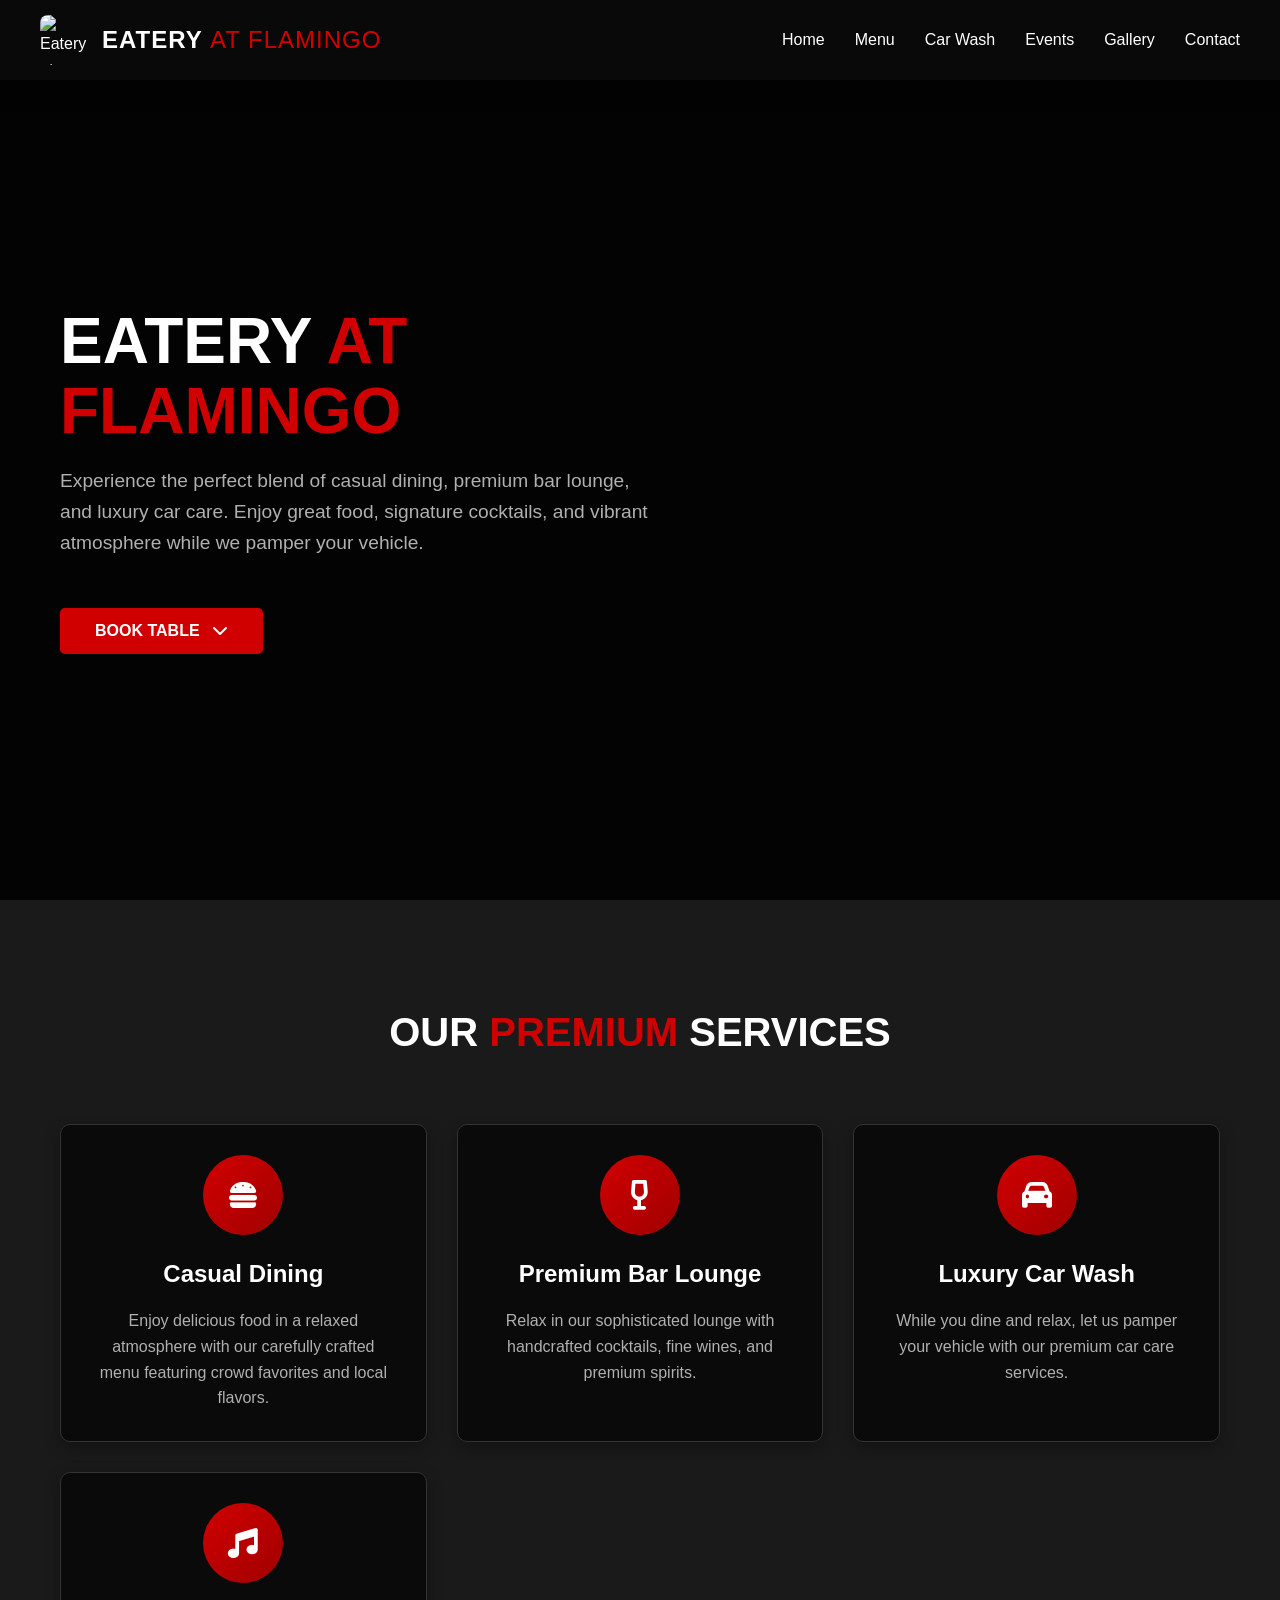
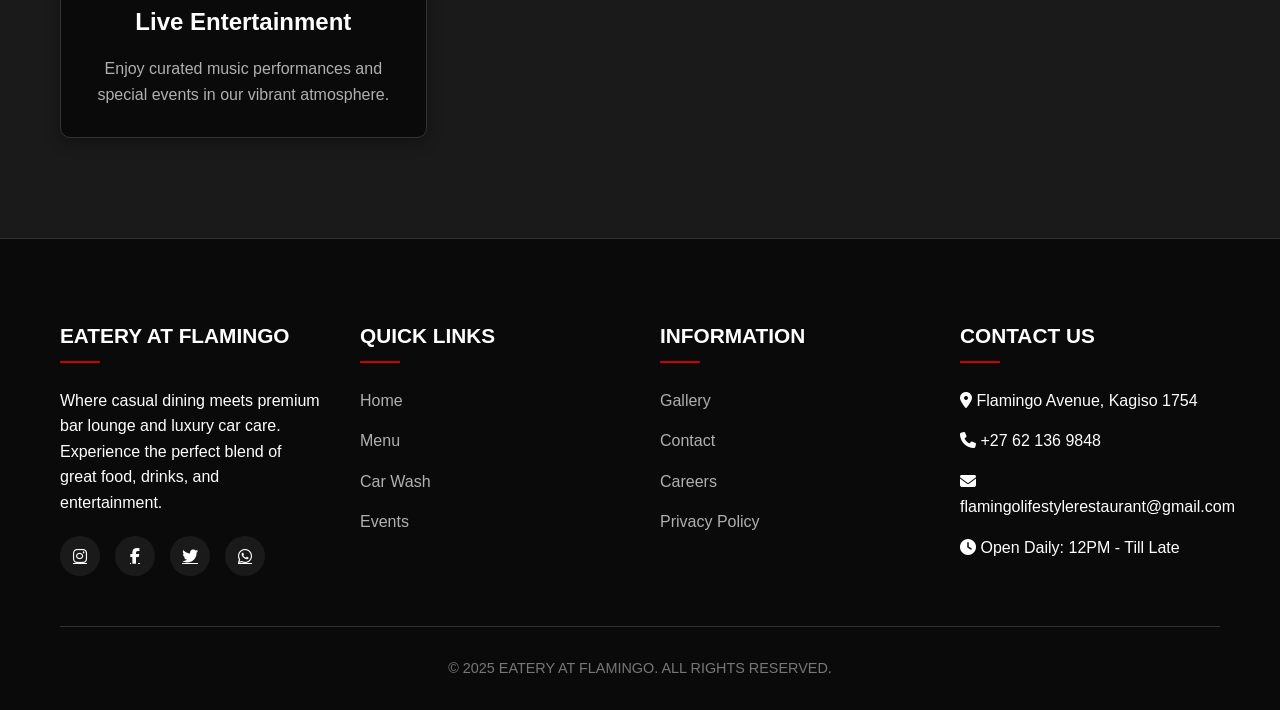
==== commit 11a96cb4: "Change greeting from 'Hello' to 'Goodbye'" ====
--- a/index.html
+++ b/index.html
@@ -3,162 +3,82 @@
 <head>
     <meta charset="UTF-8">
     <meta name="viewport" content="width=device-width, initial-scale=1.0">
-    <title>Boitumelo | FuglyMammie</title>
+    <title>Eatery at Flamingo | Bar Lounge & Car Wash</title>
     <link rel="stylesheet" href="https://cdnjs.cloudflare.com/ajax/libs/font-awesome/6.4.0/css/all.min.css">
-    <!-- Add this line for the favicon/logo in browser tab -->
-    <link rel="icon" type="image/jpeg" href="WhatsApp Image 2025-11-11 at 04.16.17_1446f026.jpg">
     <style>
-        /* Your existing CSS styles remain the same */
-        /* Color Variables */
         :root {
-            --beige: #F5F1E8;
-            --chocolate: #3C2A21;
-            --taupe: #A78B71;
-            --charcoal: #2A1F17;
-            --cream: #FDF6E3;
-            --gold: #D4AF37;
-            --hero-brown: #5D4037;
-        }
-
-
-        /* Base Styles */
+            --primary-dark: #0a0a0a;
+            --secondary-dark: #1a1a1a;
+            --accent-red: #d10000;
+            --accent-red-dark: #a00000;
+            --accent-red-light: #ff3333;
+            --text-primary: #ffffff;
+            --text-secondary: #b0b0b0;
+            --text-muted: #777777;
+            --border-color: #333333;
+            --transition: all 0.3s ease;
+        }
+
         * {
             margin: 0;
             padding: 0;
             box-sizing: border-box;
+            font-family: 'Segoe UI', Tahoma, Geneva, Verdana, sans-serif;
         }
 
         body {
-            font-family: 'Lora', serif;
-            background-color: var(--beige);
-            color: var(--charcoal);
+            background-color: var(--primary-dark);
+            color: var(--text-primary);
             line-height: 1.6;
         }
 
-        h1, h2, h3, h4 {
-            font-family: 'Playfair Display', serif;
-            font-weight: 600;
-            margin-bottom: 1rem;
-        }
-
-        h1 {
-            font-size: 3rem;
-            letter-spacing: 1px;
-        }
-
-        h2 {
-            font-size: 2.2rem;
-            padding-bottom: 0.5rem;
-            margin-bottom: 2rem;
-            position: relative;
-        }
-
-        h2:after {
-            content: '';
-            position: absolute;
-            width: 80px;
-            height: 3px;
-            background-color: var(--taupe);
-            bottom: 0;
-            left: 0;
-        }
-
-        p {
-            margin-bottom: 1.5rem;
-            font-size: 1.1rem;
-        }
-
-        a {
-            text-decoration: none;
-            color: inherit;
-            transition: all 0.3s ease;
-        }
-
         .container {
-            width: 90%;
+            width: 100%;
             max-width: 1200px;
             margin: 0 auto;
             padding: 0 20px;
         }
 
-        .btn {
-            display: inline-block;
-            background-color: var(--taupe);
-            color: var(--cream);
-            padding: 12px 30px;
-            border: none;
-            border-radius: 4px;
-            font-size: 1.1rem;
-            cursor: pointer;
-            transition: all 0.3s ease;
-            font-family: 'Lora', serif;
-        }
-
-        .btn:hover {
-            background-color: var(--chocolate);
-            transform: translateY(-3px);
-            box-shadow: 0 5px 15px rgba(0,0,0,0.1);
-        }
-
-        .btn-whatsapp {
-            background-color: #25D366;
-            color: white;
-        }
-
-        .btn-whatsapp:hover {
-            background-color: #128C7E;
-        }
-
-        /* Header & Navigation */
+        /* Header Styles */
         header {
-            background-color: var(--beige);
-            padding: 15px 0;
+            background-color: rgba(10, 10, 10, 0.95);
+            box-shadow: 0 2px 20px rgba(0, 0, 0, 0.5);
             position: fixed;
             width: 100%;
-            top: 0;
             z-index: 1000;
-            box-shadow: 0 2px 10px rgba(0,0,0,0.05);
+            backdrop-filter: blur(10px);
         }
 
         .header-container {
             display: flex;
             justify-content: space-between;
             align-items: center;
-        }
-
-        .logo-container {
+            padding: 15px 0;
+        }
+
+        .logo {
             display: flex;
             align-items: center;
         }
 
-        .logo-img {
-            width: 60px;
-            height: 60px;
-            border-radius: 50%;
-            margin-right: 15px;
-            background-color: #ddd;
-            display: flex;
-            align-items: center;
-            justify-content: center;
-            overflow: hidden;
-        }
-
-        .logo-img img {
-            width: 100%;
-            height: 100%;
+        .logo-image {
+            width: 50px;
+            height: 50px;
+            margin-right: 12px;
+            border-radius: 8px;
             object-fit: cover;
         }
 
-        .logo {
-            font-family: 'Playfair Display', serif;
-            font-size: 1.8rem;
-            color: var(--chocolate);
+        .logo-text {
+            font-size: 24px;
             font-weight: 700;
+            color: var(--text-primary);
             letter-spacing: 1px;
         }
 
-        .logo span {
-            color: var(--taupe);
+        .logo-text span {
+            color: var(--accent-red);
+            font-weight: 300;
         }
 
         nav ul {
@@ -166,979 +86,1772 @@
             list-style: none;
         }
 
-        nav li {
+        nav ul li {
             margin-left: 30px;
         }
 
-        nav a {
-            font-size: 1.1rem;
+        nav ul li a {
+            text-decoration: none;
+            color: var(--text-primary);
+            font-weight: 500;
+            transition: var(--transition);
             position: relative;
-        }
-
-        nav a:after {
+            font-size: 16px;
+        }
+
+        nav ul li a:hover {
+            color: var(--accent-red);
+        }
+
+        nav ul li a::after {
             content: '';
             position: absolute;
             width: 0;
             height: 2px;
             bottom: -5px;
             left: 0;
-            background-color: var(--taupe);
-            transition: width 0.3s ease;
-        }
-
-        nav a:hover:after {
+            background-color: var(--accent-red);
+            transition: var(--transition);
+        }
+
+        nav ul li a:hover::after {
             width: 100%;
         }
 
         .mobile-menu {
             display: none;
-            font-size: 1.5rem;
+            font-size: 24px;
             cursor: pointer;
+            color: var(--text-primary);
         }
 
         /* Hero Section */
         .hero {
-            height: 100vh;
-            background: linear-gradient(rgba(60, 42, 33, 0.7), rgba(60, 42, 33, 0.7)), 
-                        url('hero.jpg') no-repeat center center/cover;
+            min-height: 100vh;
+            background: linear-gradient(rgba(0, 0, 0, 0.7), rgba(0, 0, 0, 0.7)), url('header.jpg');
+            background-size: cover;
+            background-position: center;
             display: flex;
             align-items: center;
-            justify-content: center;
-            text-align: center;
-            color: var(--cream);
-            padding: 0 20px;
-            margin-top: 90px;
-            position: relative;
+            padding: 120px 0 60px;
+        }
+
+        .hero-container {
+            display: flex;
+            align-items: center;
+            justify-content: space-between;
+            width: 100%;
+            gap: 40px;
         }
 
         .hero-content {
-            max-width: 800px;
-            z-index: 1;
+            flex: 1;
+            max-width: 600px;
         }
 
         .hero h1 {
             font-size: 4rem;
-            margin-bottom: 1.5rem;
-            text-shadow: 2px 2px 5px rgba(0,0,0,0.3);
+            margin-bottom: 20px;
+            font-weight: 800;
+            line-height: 1.1;
+        }
+
+        .hero h1 span {
+            color: var(--accent-red);
         }
 
         .hero p {
-            font-size: 1.3rem;
-            margin-bottom: 2.5rem;
-            max-width: 600px;
-            margin-left: auto;
-            margin-right: auto;
-        }
-
-        .stage-name {
-            color: var(--hero-brown);
-            font-weight: bold;
-        }
-
-        /* Page Sections */
-        .page {
+            font-size: 1.2rem;
+            margin-bottom: 30px;
+            color: var(--text-secondary);
+            line-height: 1.6;
+        }
+
+        /* Toggle Button for Booking Form */
+        .booking-toggle {
+            display: inline-block;
+            padding: 14px 35px;
+            background-color: var(--accent-red);
+            color: white;
+            text-decoration: none;
+            border-radius: 5px;
+            font-weight: 600;
+            transition: var(--transition);
+            border: none;
+            cursor: pointer;
+            font-size: 16px;
+            text-align: center;
+            margin-top: 20px;
+        }
+
+        .booking-toggle:hover {
+            background-color: var(--accent-red-dark);
+            transform: translateY(-2px);
+            box-shadow: 0 5px 15px rgba(209, 0, 0, 0.3);
+        }
+
+        .booking-toggle i {
+            margin-left: 8px;
+            transition: var(--transition);
+        }
+
+        .booking-toggle.active i {
+            transform: rotate(180deg);
+        }
+
+        /* Compact Booking Form */
+        .booking-form {
+            flex: 1;
+            max-width: 450px;
+            background-color: var(--secondary-dark);
+            padding: 25px;
+            border-radius: 10px;
+            box-shadow: 0 10px 30px rgba(0, 0, 0, 0.5);
+            border: 1px solid var(--border-color);
+            display: none;
+            animation: fadeIn 0.3s ease;
+        }
+
+        .booking-form.active {
+            display: block;
+        }
+
+        @keyframes fadeIn {
+            from { opacity: 0; transform: translateY(-10px); }
+            to { opacity: 1; transform: translateY(0); }
+        }
+
+        .booking-form h2 {
+            font-size: 1.6rem;
+            margin-bottom: 20px;
+            color: var(--text-primary);
+            text-align: center;
+        }
+
+        .form-group {
+            margin-bottom: 15px;
+        }
+
+        .form-group label {
+            display: block;
+            margin-bottom: 6px;
+            font-weight: 600;
+            color: var(--text-primary);
+            font-size: 0.9rem;
+        }
+
+        .form-control {
+            width: 100%;
+            padding: 10px 12px;
+            border-radius: 5px;
+            border: 1px solid var(--border-color);
+            background-color: rgba(255, 255, 255, 0.05);
+            color: var(--text-primary);
+            font-size: 14px;
+            transition: var(--transition);
+        }
+
+        .form-control:focus {
+            outline: none;
+            border-color: var(--accent-red);
+            box-shadow: 0 0 0 2px rgba(209, 0, 0, 0.2);
+        }
+
+        .form-row {
+            display: flex;
+            gap: 12px;
+        }
+
+        .form-row .form-group {
+            flex: 1;
+        }
+
+        .btn {
+            display: inline-block;
+            padding: 12px 25px;
+            background-color: var(--accent-red);
+            color: white;
+            text-decoration: none;
+            border-radius: 5px;
+            font-weight: 600;
+            transition: var(--transition);
+            border: none;
+            cursor: pointer;
+            font-size: 15px;
+            width: 100%;
+            text-align: center;
+        }
+
+        .btn:hover {
+            background-color: var(--accent-red-dark);
+            transform: translateY(-2px);
+            box-shadow: 0 5px 15px rgba(209, 0, 0, 0.3);
+        }
+
+        .btn-whatsapp {
+            background-color: #25D366;
+            margin-top: 8px;
+        }
+
+        .btn-whatsapp:hover {
+            background-color: #128C7E;
+            box-shadow: 0 5px 15px rgba(37, 211, 102, 0.3);
+        }
+
+        /* Features Section */
+        .features {
             padding: 100px 0;
+            background-color: var(--secondary-dark);
         }
 
         .section-title {
             text-align: center;
-            margin-bottom: 50px;
-        }
-
-        .section-title h2 {
-            display: inline-block;
-        }
-
-        .section-title h2:after {
-            left: 50%;
-            transform: translateX(-50%);
-        }
-
-        /* About Section */
-        .about-container {
+            margin-bottom: 60px;
+            font-size: 2.5rem;
+            color: var(--text-primary);
+            font-weight: 700;
+        }
+
+        .section-title span {
+            color: var(--accent-red);
+        }
+
+        .features-grid {
             display: grid;
-            grid-template-columns: 1fr 2fr;
-            gap: 50px;
-            align-items: center;
-        }
-
-        .about-img {
+            grid-template-columns: repeat(auto-fit, minmax(280px, 1fr));
+            gap: 30px;
+        }
+
+        .feature-card {
+            background-color: var(--primary-dark);
+            padding: 30px;
             border-radius: 10px;
-            overflow: hidden;
-            box-shadow: 0 10px 30px rgba(0,0,0,0.1);
-        }
-
-        .about-img img {
-            width: 100%;
-            height: auto;
-            display: block;
-            transition: transform 0.5s ease;
-        }
-
-        .about-img:hover img {
-            transform: scale(1.05);
-        }
-
-        .about-content h3 {
-            color: var(--chocolate);
-            font-size: 1.8rem;
-            margin-bottom: 1rem;
-        }
-
-        .about-highlights {
-            margin-top: 30px;
-        }
-
-        .highlight-item {
-            display: flex;
-            align-items: center;
-            margin-bottom: 15px;
-        }
-
-        .highlight-icon {
-            background-color: var(--taupe);
-            color: var(--cream);
-            width: 40px;
-            height: 40px;
+            text-align: center;
+            box-shadow: 0 5px 15px rgba(0, 0, 0, 0.3);
+            transition: var(--transition);
+            border: 1px solid var(--border-color);
+        }
+
+        .feature-card:hover {
+            transform: translateY(-10px);
+            box-shadow: 0 15px 30px rgba(0, 0, 0, 0.4);
+            border-color: var(--accent-red);
+        }
+
+        .feature-icon {
+            width: 80px;
+            height: 80px;
+            margin: 0 auto 20px;
+            background: linear-gradient(135deg, var(--accent-red), var(--accent-red-dark));
             border-radius: 50%;
             display: flex;
             align-items: center;
             justify-content: center;
-            margin-right: 15px;
-            flex-shrink: 0;
-        }
-
-        /* Services Section */
-        .services-grid {
+            font-size: 30px;
+            color: white;
+            transition: var(--transition);
+        }
+
+        .feature-card:hover .feature-icon {
+            transform: rotate(10deg) scale(1.1);
+        }
+
+        .feature-card h3 {
+            margin-bottom: 15px;
+            color: var(--text-primary);
+            font-size: 1.5rem;
+            font-weight: 700;
+        }
+
+        .feature-card p {
+            color: var(--text-secondary);
+            line-height: 1.6;
+        }
+
+        /* Content Sections */
+        .content-section {
+            padding: 100px 0;
+        }
+
+        .content-container {
+            display: flex;
+            flex-wrap: wrap;
+            gap: 40px;
+            align-items: center;
+        }
+
+        .content-media {
+            flex: 1;
+            min-width: 300px;
+            border-radius: 10px;
+            overflow: hidden;
+            box-shadow: 0 10px 30px rgba(0, 0, 0, 0.5);
+        }
+
+        .content-media img {
+            width: 100%;
+            height: auto;
+            display: block;
+            transition: var(--transition);
+        }
+
+        .content-media:hover img {
+            transform: scale(1.05);
+        }
+
+        .content-text {
+            flex: 1;
+            min-width: 300px;
+        }
+
+        .content-text h2 {
+            font-size: 2.5rem;
+            margin-bottom: 20px;
+            color: var(--text-primary);
+            font-weight: 700;
+        }
+
+        .content-text h2 span {
+            color: var(--accent-red);
+        }
+
+        .content-text p {
+            margin-bottom: 30px;
+            line-height: 1.6;
+            color: var(--text-secondary);
+        }
+
+        /* Square Gallery Grid for Food & Alcohol */
+        .square-gallery-grid {
+            display: grid;
+            grid-template-columns: repeat(auto-fill, minmax(280px, 1fr));
+            gap: 20px;
+            margin-top: 40px;
+        }
+
+        .square-gallery-item {
+            height: 280px;
+            border-radius: 12px;
+            overflow: hidden;
+            cursor: pointer;
+            position: relative;
+            box-shadow: 0 8px 20px rgba(0, 0, 0, 0.4);
+            transition: var(--transition);
+        }
+
+        .square-gallery-item:hover {
+            transform: translateY(-8px);
+            box-shadow: 0 15px 30px rgba(0, 0, 0, 0.5);
+        }
+
+        .square-gallery-item img {
+            width: 100%;
+            height: 100%;
+            object-fit: cover;
+            transition: var(--transition);
+        }
+
+        .square-gallery-item:hover img {
+            transform: scale(1.12);
+        }
+
+        .square-gallery-item::after {
+            content: '';
+            position: absolute;
+            top: 0;
+            left: 0;
+            width: 100%;
+            height: 100%;
+            background: linear-gradient(to bottom, transparent, rgba(209, 0, 0, 0.4));
+            opacity: 0;
+            transition: var(--transition);
+        }
+
+        .square-gallery-item:hover::after {
+            opacity: 1;
+        }
+
+        /* Menu Section */
+        .menu-section {
+            padding: 100px 0;
+            background-color: var(--secondary-dark);
+        }
+
+        .menu-tabs {
+            display: flex;
+            justify-content: center;
+            margin-bottom: 40px;
+            border-bottom: 1px solid var(--border-color);
+        }
+
+        .menu-tab-btn {
+            padding: 12px 25px;
+            background: none;
+            border: none;
+            font-size: 16px;
+            font-weight: 600;
+            color: var(--text-secondary);
+            cursor: pointer;
+            transition: var(--transition);
+            position: relative;
+        }
+
+        .menu-tab-btn.active {
+            color: var(--accent-red);
+        }
+
+        .menu-tab-btn.active::after {
+            content: '';
+            position: absolute;
+            bottom: -1px;
+            left: 0;
+            width: 100%;
+            height: 3px;
+            background-color: var(--accent-red);
+        }
+
+        .menu-tab-content {
+            display: none;
+        }
+
+        .menu-tab-content.active {
+            display: block;
+        }
+
+        .menu-grid {
+            display: grid;
+            grid-template-columns: repeat(auto-fill, minmax(300px, 1fr));
+            gap: 30px;
+        }
+
+        .menu-category {
+            margin-bottom: 50px;
+        }
+
+        .menu-category h3 {
+            font-size: 1.8rem;
+            margin-bottom: 20px;
+            color: var(--accent-red);
+            border-bottom: 2px solid var(--accent-red);
+            padding-bottom: 10px;
+        }
+
+        .menu-item {
+            background-color: var(--primary-dark);
+            padding: 20px;
+            border-radius: 8px;
+            margin-bottom: 15px;
+            border: 1px solid var(--border-color);
+            transition: var(--transition);
+        }
+
+        .menu-item:hover {
+            border-color: var(--accent-red);
+            transform: translateY(-5px);
+        }
+
+        .menu-item-header {
+            display: flex;
+            justify-content: space-between;
+            align-items: flex-start;
+            margin-bottom: 10px;
+        }
+
+        .menu-item-name {
+            font-weight: 600;
+            font-size: 1.1rem;
+            color: var(--text-primary);
+        }
+
+        .menu-item-price {
+            color: var(--accent-red);
+            font-weight: 700;
+        }
+
+        .menu-item-description {
+            color: var(--text-secondary);
+            font-size: 0.9rem;
+            line-height: 1.5;
+        }
+
+        /* Events Section */
+        .events-section {
+            padding: 100px 0;
+            background-color: var(--secondary-dark);
+        }
+
+        .events-tabs {
+            display: flex;
+            justify-content: center;
+            margin-bottom: 40px;
+            border-bottom: 1px solid var(--border-color);
+        }
+
+        .tab-btn {
+            padding: 12px 25px;
+            background: none;
+            border: none;
+            font-size: 16px;
+            font-weight: 600;
+            color: var(--text-secondary);
+            cursor: pointer;
+            transition: var(--transition);
+            position: relative;
+        }
+
+        .tab-btn.active {
+            color: var(--accent-red);
+        }
+
+        .tab-btn.active::after {
+            content: '';
+            position: absolute;
+            bottom: -1px;
+            left: 0;
+            width: 100%;
+            height: 3px;
+            background-color: var(--accent-red);
+        }
+
+        .tab-content {
+            display: none;
+        }
+
+        .tab-content.active {
+            display: block;
+        }
+
+        .events-grid {
+            display: grid;
+            grid-template-columns: repeat(auto-fill, minmax(300px, 1fr));
+            gap: 30px;
+        }
+
+        .event-card {
+            background-color: var(--primary-dark);
+            border-radius: 10px;
+            overflow: hidden;
+            box-shadow: 0 5px 15px rgba(0, 0, 0, 0.3);
+            transition: var(--transition);
+            border: 1px solid var(--border-color);
+        }
+
+        .event-card:hover {
+            transform: translateY(-10px);
+            box-shadow: 0 15px 30px rgba(0, 0, 0, 0.4);
+            border-color: var(--accent-red);
+        }
+
+        .event-image {
+            height: 200px;
+            overflow: hidden;
+        }
+
+        .event-image img {
+            width: 100%;
+            height: 100%;
+            object-fit: cover;
+            transition: var(--transition);
+        }
+
+        .event-card:hover .event-image img {
+            transform: scale(1.1);
+        }
+
+        .event-content {
+            padding: 20px;
+        }
+
+        .event-date {
+            display: inline-block;
+            background-color: var(--accent-red);
+            color: white;
+            padding: 5px 10px;
+            border-radius: 5px;
+            font-size: 14px;
+            font-weight: 600;
+            margin-bottom: 10px;
+        }
+
+        .event-title {
+            font-size: 1.3rem;
+            font-weight: 700;
+            margin-bottom: 10px;
+            color: var(--text-primary);
+        }
+
+        .event-description {
+            color: var(--text-secondary);
+            margin-bottom: 15px;
+            line-height: 1.5;
+        }
+
+        .posters-grid {
+            display: grid;
+            grid-template-columns: repeat(auto-fill, minmax(250px, 1fr));
+            gap: 20px;
+        }
+
+        .poster-item {
+            border-radius: 10px;
+            overflow: hidden;
+            box-shadow: 0 5px 15px rgba(0, 0, 0, 0.3);
+            transition: var(--transition);
+            border: 1px solid var(--border-color);
+        }
+
+        .poster-item:hover {
+            transform: translateY(-5px);
+            box-shadow: 0 10px 25px rgba(0, 0, 0, 0.4);
+            border-color: var(--accent-red);
+        }
+
+        .poster-item img {
+            width: 100%;
+            height: auto;
+            display: block;
+        }
+
+        /* Gallery Section - ENHANCED */
+        .gallery-section {
+            padding: 100px 0;
+            background-color: var(--secondary-dark);
+        }
+
+        .gallery-grid {
+            display: grid;
+            grid-template-columns: repeat(auto-fill, minmax(280px, 1fr));
+            gap: 20px;
+            margin-top: 50px;
+        }
+
+        .gallery-item {
+            height: 250px;
+            border-radius: 12px;
+            overflow: hidden;
+            cursor: pointer;
+            position: relative;
+            box-shadow: 0 8px 20px rgba(0, 0, 0, 0.4);
+            transition: var(--transition);
+        }
+
+        .gallery-item:hover {
+            transform: translateY(-8px);
+            box-shadow: 0 15px 30px rgba(0, 0, 0, 0.5);
+        }
+
+        .gallery-item img {
+            width: 100%;
+            height: 100%;
+            object-fit: cover;
+            transition: var(--transition);
+        }
+
+        .gallery-item:hover img {
+            transform: scale(1.12);
+        }
+
+        .gallery-item::after {
+            content: '';
+            position: absolute;
+            top: 0;
+            left: 0;
+            width: 100%;
+            height: 100%;
+            background: linear-gradient(to bottom, transparent, rgba(209, 0, 0, 0.4));
+            opacity: 0;
+            transition: var(--transition);
+        }
+
+        .gallery-item:hover::after {
+            opacity: 1;
+        }
+
+        /* Footer */
+        footer {
+            background-color: var(--primary-dark);
+            color: var(--text-primary);
+            padding: 80px 0 30px;
+            border-top: 1px solid var(--border-color);
+        }
+
+        .footer-content {
+            display: grid;
+            grid-template-columns: repeat(auto-fit, minmax(200px, 1fr));
+            gap: 40px;
+            margin-bottom: 50px;
+        }
+
+        .footer-column h3 {
+            margin-bottom: 25px;
+            font-size: 1.3rem;
+            position: relative;
+            padding-bottom: 10px;
+            font-weight: 700;
+        }
+
+        .footer-column h3::after {
+            content: '';
+            position: absolute;
+            left: 0;
+            bottom: 0;
+            width: 40px;
+            height: 2px;
+            background-color: var(--accent-red);
+        }
+
+        .footer-column ul {
+            list-style: none;
+        }
+
+        .footer-column ul li {
+            margin-bottom: 15px;
+        }
+
+        .footer-column ul li a {
+            color: var(--text-secondary);
+            text-decoration: none;
+            transition: var(--transition);
+        }
+
+        .footer-column ul li a:hover {
+            color: var(--accent-red);
+            padding-left: 5px;
+        }
+
+        .social-links {
+            display: flex;
+            gap: 15px;
+            margin-top: 20px;
+        }
+
+        .social-links a {
+            display: flex;
+            align-items: center;
+            justify-content: center;
+            width: 40px;
+            height: 40px;
+            background-color: var(--secondary-dark);
+            border-radius: 50%;
+            color: var(--text-primary);
+            transition: var(--transition);
+        }
+
+        .social-links a:hover {
+            background-color: var(--accent-red);
+            transform: translateY(-5px);
+        }
+
+        .social-links a.whatsapp:hover {
+            background-color: #25D366;
+        }
+
+        .copyright {
+            text-align: center;
+            padding-top: 30px;
+            border-top: 1px solid var(--border-color);
+            color: var(--text-muted);
+            font-size: 0.9rem;
+        }
+
+        /* Page Sections */
+        .page-section {
+            display: none;
+            min-height: 100vh;
+        }
+
+        .page-section.active {
+            display: block;
+        }
+
+        /* Car Wash Section Enhancements */
+        .car-wash-services {
+            margin-top: 50px;
+        }
+
+        .service-packages {
             display: grid;
             grid-template-columns: repeat(auto-fit, minmax(300px, 1fr));
             gap: 30px;
-        }
-
-        .service-card {
-            background-color: var(--cream);
-            border-radius: 8px;
-            overflow: hidden;
-            box-shadow: 0 5px 15px rgba(0,0,0,0.08);
-            transition: transform 0.3s ease;
+            margin-top: 40px;
+        }
+
+        .service-package {
+            background-color: var(--primary-dark);
+            padding: 30px;
+            border-radius: 10px;
             text-align: center;
-            padding: 30px;
-        }
-
-        .service-card:hover {
+            box-shadow: 0 5px 15px rgba(0, 0, 0, 0.3);
+            transition: var(--transition);
+            border: 1px solid var(--border-color);
+        }
+
+        .service-package:hover {
             transform: translateY(-10px);
-        }
-
-        .service-icon {
-            font-size: 2.5rem;
-            color: var(--taupe);
-            margin-bottom: 20px;
-        }
-
-        .service-card h3 {
-            color: var(--chocolate);
+            box-shadow: 0 15px 30px rgba(0, 0, 0, 0.4);
+            border-color: var(--accent-red);
+        }
+
+        .service-package h3 {
             margin-bottom: 15px;
-        }
-
-        /* Gigs Section */
-        .gigs-container {
+            color: var(--text-primary);
+            font-size: 1.5rem;
+            font-weight: 700;
+        }
+
+        .service-package .price {
+            font-size: 2rem;
+            color: var(--accent-red);
+            font-weight: 700;
+            margin: 20px 0;
+        }
+
+        .service-package ul {
+            list-style: none;
+            text-align: left;
+            margin-bottom: 25px;
+        }
+
+        .service-package ul li {
+            margin-bottom: 10px;
+            color: var(--text-secondary);
+            position: relative;
+            padding-left: 25px;
+        }
+
+        .service-package ul li:before {
+            content: '✓';
+            position: absolute;
+            left: 0;
+            color: var(--accent-red);
+            font-weight: bold;
+        }
+
+        /* Enhanced Media Grid for Car Wash */
+        .car-wash-media-grid {
             display: grid;
-            grid-template-columns: repeat(auto-fill, minmax(250px, 1fr));
-            gap: 20px;
-            margin: 40px 0;
-        }
-
-        .gig-item {
-            height: 250px;
-            border-radius: 8px;
-            overflow: hidden;
-            position: relative;
-            cursor: pointer;
-            transition: transform 0.3s ease;
-        }
-
-        .gig-img {
-            width: 100%;
-            height: 100%;
-            object-fit: cover;
-            transition: transform 0.5s ease;
-        }
-
-        .gig-item:hover .gig-img {
-            transform: scale(1.1);
-        }
-
-        .gig-item:hover {
-            transform: translateY(-5px);
-        }
-
-        /* Gallery Section */
-        .gallery-container {
-            display: grid;
-            grid-template-columns: repeat(auto-fill, minmax(250px, 1fr));
-            gap: 20px;
-            margin: 40px 0;
-        }
-
-        .gallery-item {
-            height: 250px;
-            border-radius: 8px;
-            overflow: hidden;
-            position: relative;
-            cursor: pointer;
-            transition: transform 0.3s ease;
-        }
-
-        .gallery-img {
-            width: 100%;
-            height: 100%;
-            object-fit: cover;
-            transition: transform 0.5s ease;
-        }
-
-        .gallery-item:hover .gallery-img {
-            transform: scale(1.1);
-        }
-
-        .gallery-item:hover {
-            transform: translateY(-5px);
-        }
-
-        /* Booking Section */
-        .booking-container {
-            display: grid;
-            grid-template-columns: 1fr 1fr;
-            gap: 50px;
-            align-items: start;
-        }
-
-        .booking-info {
-            background-color: var(--cream);
-            padding: 30px;
-            border-radius: 8px;
-            box-shadow: 0 5px 15px rgba(0,0,0,0.08);
-        }
-
-        .booking-info h3 {
-            color: var(--chocolate);
-            margin-bottom: 20px;
-        }
-
-        .info-item {
-            display: flex;
-            margin-bottom: 15px;
-        }
-
-        .info-icon {
-            color: var(--taupe);
-            margin-right: 15px;
-            flex-shrink: 0;
-            width: 20px;
-        }
-
-        .booking-form {
-            background-color: var(--cream);
-            padding: 30px;
-            border-radius: 8px;
-            box-shadow: 0 5px 15px rgba(0,0,0,0.08);
-        }
-
-        .form-group {
-            margin-bottom: 25px;
-        }
-
-        .form-group label {
-            display: block;
-            margin-bottom: 8px;
-            font-weight: 600;
-        }
-
-        .form-control {
-            width: 100%;
-            padding: 12px 15px;
-            border: 1px solid #ddd;
-            border-radius: 4px;
-            font-family: 'Lora', serif;
-            font-size: 1rem;
-            transition: border 0.3s ease;
-        }
-
-        .form-control:focus {
-            border-color: var(--taupe);
-            outline: none;
-        }
-
-        textarea.form-control {
-            min-height: 120px;
-            resize: vertical;
-        }
-
-        /* Contact Section */
-        .contact-container {
-            display: grid;
-            grid-template-columns: 1fr 1fr;
-            gap: 50px;
-        }
-
-        .contact-info {
-            background-color: var(--cream);
-            padding: 30px;
-            border-radius: 8px;
-            box-shadow: 0 5px 15px rgba(0,0,0,0.08);
-        }
-
-        .contact-item {
-            display: flex;
-            margin-bottom: 25px;
-        }
-
-        .contact-icon {
-            background-color: var(--taupe);
-            color: var(--cream);
-            width: 50px;
-            height: 50px;
-            border-radius: 50%;
-            display: flex;
-            align-items: center;
-            justify-content: center;
-            margin-right: 20px;
-            flex-shrink: 0;
-            font-size: 1.2rem;
-        }
-
-        .contact-details h4 {
-            margin-bottom: 5px;
-            color: var(--chocolate);
-        }
-
-        .social-links {
-            display: flex;
+            grid-template-columns: repeat(auto-fill, minmax(200px, 1fr));
             gap: 15px;
-            margin-top: 30px;
-        }
-
-        .social-link {
-            width: 40px;
-            height: 40px;
-            border-radius: 50%;
-            background-color: var(--taupe);
-            color: var(--cream);
-            display: flex;
-            align-items: center;
-            justify-content: center;
-            transition: all 0.3s ease;
-        }
-
-        .social-link:hover {
-            background-color: var(--chocolate);
-            transform: translateY(-3px);
-        }
-
-        /* Footer */
-        footer {
-            background-color: var(--chocolate);
-            color: var(--cream);
-            padding: 50px 0 20px;
-            text-align: center;
-        }
-
-        .footer-content {
-            display: flex;
-            flex-direction: column;
-            align-items: center;
-            margin-bottom: 30px;
-        }
-
-        .footer-logo {
-            font-family: 'Playfair Display', serif;
-            font-size: 2rem;
-            margin-bottom: 20px;
-        }
-
-        .footer-logo span {
-            color: var(--taupe);
-        }
-
-        .copyright {
-            border-top: 1px solid rgba(255,255,255,0.1);
-            padding-top: 20px;
-            font-size: 0.9rem;
-            color: rgba(255,255,255,0.7);
-        }
-
-        /* Image Modal */
-        .modal {
-            display: none;
+            margin-top: 20px;
+        }
+
+        /* Instagram Style Image Viewer */
+        .image-viewer {
             position: fixed;
             top: 0;
             left: 0;
             width: 100%;
             height: 100%;
-            background-color: rgba(0, 0, 0, 0.9);
-            z-index: 2000;
-            overflow: auto;
-            animation: fadeIn 0.3s ease;
-        }
-
-        .modal-content {
+            background-color: rgba(0, 0, 0, 0.95);
+            display: none;
+            justify-content: center;
+            align-items: center;
+            z-index: 9999;
+            opacity: 0;
+            transition: opacity 0.3s ease;
+        }
+
+        .image-viewer.active {
+            display: flex;
+            opacity: 1;
+        }
+
+        .image-viewer-content {
             position: relative;
-            background-color: var(--cream);
-            margin: 5% auto;
-            padding: 20px;
-            width: 90%;
-            max-width: 800px;
-            border-radius: 10px;
-            box-shadow: 0 5px 30px rgba(0,0,0,0.3);
-            animation: slideUp 0.4s ease;
-        }
-
-        .modal-image {
-            width: 100%;
-            max-height: 500px;
+            max-width: 90%;
+            max-height: 90%;
+            display: flex;
+            justify-content: center;
+            align-items: center;
+        }
+
+        .image-viewer-content img {
+            max-width: 100%;
+            max-height: 100%;
             object-fit: contain;
             border-radius: 8px;
-            margin-bottom: 20px;
-        }
-
-        .modal-details {
-            padding: 0 10px;
-        }
-
-        .modal-details h3 {
-            color: var(--chocolate);
-            margin-bottom: 10px;
-            font-size: 1.5rem;
-        }
-
-        .modal-date {
-            color: var(--taupe);
-            font-weight: bold;
-            margin-bottom: 15px;
+            box-shadow: 0 10px 30px rgba(0, 0, 0, 0.7);
+        }
+
+        .image-viewer-close {
+            position: absolute;
+            top: -40px;
+            right: 0;
+            background: none;
+            border: none;
+            color: white;
+            font-size: 30px;
+            cursor: pointer;
+            width: 40px;
+            height: 40px;
             display: flex;
+            justify-content: center;
             align-items: center;
-        }
-
-        .modal-date i {
-            margin-right: 8px;
-        }
-
-        .modal-description {
-            line-height: 1.6;
-            color: var(--charcoal);
-        }
-
-        .modal-photographer {
-            color: var(--taupe);
-            font-style: italic;
-            margin-top: 15px;
-            font-size: 0.9rem;
-        }
-
-        .close-modal {
+            border-radius: 50%;
+            transition: var(--transition);
+        }
+
+        .image-viewer-close:hover {
+            background-color: rgba(255, 255, 255, 0.1);
+        }
+
+        .image-viewer-nav {
             position: absolute;
-            top: 15px;
+            top: 50%;
+            transform: translateY(-50%);
+            background: none;
+            border: none;
+            color: white;
+            font-size: 30px;
+            cursor: pointer;
+            width: 50px;
+            height: 50px;
+            display: flex;
+            justify-content: center;
+            align-items: center;
+            border-radius: 50%;
+            transition: var(--transition);
+            background-color: rgba(0, 0, 0, 0.5);
+        }
+
+        .image-viewer-nav:hover {
+            background-color: rgba(255, 255, 255, 0.2);
+        }
+
+        .image-viewer-prev {
+            left: 20px;
+        }
+
+        .image-viewer-next {
             right: 20px;
-            color: var(--chocolate);
-            font-size: 2rem;
-            font-weight: bold;
-            cursor: pointer;
-            transition: color 0.3s ease;
-        }
-
-        .close-modal:hover {
-            color: var(--taupe);
-        }
-
-        @keyframes fadeIn {
-            from { opacity: 0; }
-            to { opacity: 1; }
-        }
-
-        @keyframes slideUp {
-            from { 
-                opacity: 0;
-                transform: translateY(50px);
-            }
-            to { 
-                opacity: 1;
-                transform: translateY(0);
-            }
-        }
-
-        /* Responsive Design */
-        @media (max-width: 992px) {
-            .about-container, .booking-container, .contact-container {
-                grid-template-columns: 1fr;
-            }
-            
-            .about-img {
-                max-width: 400px;
-                margin: 0 auto;
-            }
-
-            .modal-content {
-                width: 95%;
-                margin: 10% auto;
-            }
-        }
-
-        @media (max-width: 768px) {
-            h1 {
-                font-size: 2.5rem;
-            }
-            
-            h2 {
-                font-size: 1.8rem;
+        }
+
+        .image-viewer-counter {
+            position: absolute;
+            bottom: -40px;
+            left: 0;
+            width: 100%;
+            text-align: center;
+            color: white;
+            font-size: 16px;
+        }
+
+        /* Media Queries */
+        @media (max-width: 968px) {
+            .hero-container {
+                flex-direction: column;
+            }
+            
+            .hero-content, .booking-form {
+                max-width: 100%;
             }
             
             .hero h1 {
                 font-size: 3rem;
             }
-            
-            nav ul {
+        }
+
+        @media (max-width: 768px) {
+            nav {
                 display: none;
                 position: absolute;
-                top: 90px;
+                top: 100%;
                 left: 0;
-                right: 0;
-                background-color: var(--beige);
+                width: 100%;
+                background-color: var(--primary-dark);
+                box-shadow: 0 5px 10px rgba(0, 0, 0, 0.3);
+                padding: 20px;
+            }
+
+            nav.active {
+                display: block;
+            }
+
+            nav ul {
                 flex-direction: column;
-                padding: 20px;
-                box-shadow: 0 5px 10px rgba(0,0,0,0.1);
-            }
-            
-            nav ul.active {
-                display: flex;
-            }
-            
-            nav li {
-                margin: 10px 0;
-            }
-            
+            }
+
+            nav ul li {
+                margin: 0 0 15px 0;
+            }
+
             .mobile-menu {
                 display: block;
             }
-            
-            .gigs-container, .gallery-container {
-                grid-template-columns: repeat(auto-fill, minmax(200px, 1fr));
-            }
-
-            .modal-content {
-                padding: 15px;
-                margin: 5% auto;
-            }
-
-            .modal-image {
-                max-height: 400px;
-            }
-        }
-
-        @media (max-width: 576px) {
+
+            .hero {
+                padding: 100px 0 40px;
+                min-height: auto;
+            }
+
             .hero h1 {
-                font-size: 2.2rem;
-            }
-            
+                font-size: 2.5rem;
+                text-align: center;
+            }
+
             .hero p {
-                font-size: 1.1rem;
-            }
-            
-            .services-grid {
-                grid-template-columns: 1fr;
-            }
-            
-            .gigs-container, .gallery-container {
-                grid-template-columns: 1fr 1fr;
-            }
-
-            .modal-content {
-                width: 98%;
-                margin: 2% auto;
-                padding: 10px;
-            }
-
-            .modal-image {
-                max-height: 300px;
+                text-align: center;
+            }
+
+            .section-title {
+                font-size: 2rem;
+            }
+
+            .logo-text {
+                font-size: 20px;
+            }
+
+            .events-tabs, .menu-tabs {
+                flex-wrap: wrap;
+            }
+
+            .tab-btn, .menu-tab-btn {
+                padding: 10px 15px;
+                font-size: 14px;
+            }
+            
+            .form-row {
+                flex-direction: column;
+                gap: 0;
+            }
+
+            /* FIXED GALLERY GRIDS FOR MOBILE */
+            .square-gallery-grid {
+                grid-template-columns: repeat(2, 1fr);
+                gap: 15px;
+            }
+            
+            .square-gallery-item {
+                height: 0;
+                padding-bottom: 100%; /* Creates square aspect ratio */
+                position: relative;
+            }
+            
+            .square-gallery-item img {
+                position: absolute;
+                top: 0;
+                left: 0;
+                width: 100%;
+                height: 100%;
+                object-fit: cover;
+            }
+            
+            .gallery-grid {
+                grid-template-columns: repeat(2, 1fr);
+                gap: 15px;
+            }
+            
+            .gallery-item {
+                height: 0;
+                padding-bottom: 100%; /* Creates square aspect ratio */
+                position: relative;
+            }
+            
+            .gallery-item img {
+                position: absolute;
+                top: 0;
+                left: 0;
+                width: 100%;
+                height: 100%;
+                object-fit: cover;
+            }
+
+            .car-wash-media-grid {
+                grid-template-columns: repeat(auto-fill, minmax(150px, 1fr));
+            }
+
+            /* Fix for booking form spacing on mobile */
+            .booking-form {
+                margin-top: 30px;
+            }
+
+            /* Mobile-specific image viewer styles */
+            .image-viewer-nav {
+                width: 40px;
+                height: 40px;
+                font-size: 24px;
+            }
+
+            .image-viewer-prev {
+                left: 10px;
+            }
+
+            .image-viewer-next {
+                right: 10px;
+            }
+        }
+
+        @media (max-width: 480px) {
+            .hero h1 {
+                font-size: 2rem;
+            }
+            
+            .hero p {
+                font-size: 1rem;
+            }
+            
+            .booking-form {
+                padding: 20px;
+            }
+            
+            .section-title {
+                font-size: 1.8rem;
+            }
+            
+            /* FIXED GALLERY GRIDS FOR SMALL MOBILE */
+            .square-gallery-grid {
+                grid-template-columns: repeat(2, 1fr);
+                gap: 10px;
+            }
+            
+            .gallery-grid {
+                grid-template-columns: repeat(2, 1fr);
+                gap: 10px;
+            }
+
+            /* Smaller navigation buttons for very small screens */
+            .image-viewer-nav {
+                width: 35px;
+                height: 35px;
+                font-size: 20px;
             }
         }
     </style>
-    <link href="https://fonts.googleapis.com/css2?family=Playfair+Display:wght@400;600;700&family=Lora:wght@400;500&display=swap" rel="stylesheet">
 </head>
 <body>
+    <!-- Instagram Style Image Viewer -->
+    <div class="image-viewer" id="imageViewer">
+        <div class="image-viewer-content">
+            <img id="viewerImage" src="" alt="">
+            <button class="image-viewer-close" id="closeViewer">
+                <i class="fas fa-times"></i>
+            </button>
+            <button class="image-viewer-nav image-viewer-prev" id="prevImage">
+                <i class="fas fa-chevron-left"></i>
+            </button>
+            <button class="image-viewer-nav image-viewer-next" id="nextImage">
+                <i class="fas fa-chevron-right"></i>
+            </button>
+            <div class="image-viewer-counter" id="imageCounter"></div>
+        </div>
+    </div>
+
     <!-- Header -->
     <header>
         <div class="container header-container">
-            <div class="logo-container">
-                <div class="logo-img">
-                    <!-- Add your logo image here -->
-                    <img src="WhatsApp Image 2025-11-11 at 04.16.17_1446f026.jpg" alt="FuglyMammie Logo">
-                </div>
-                <div class="logo">Fugly<span>Mammie</span></div>
+            <div class="logo">
+                <img src="386061321_274110248928727_5332394108685455963_n.jpg" alt="Eatery at Flamingo Logo" class="logo-image">
+                <div class="logo-text">EATERY <span>AT FLAMINGO</span></div>
             </div>
-            <nav>
-                <div class="mobile-menu">
-                    <i class="fas fa-bars"></i>
-                </div>
+            <nav id="mainNav">
                 <ul>
-                    <li><a href="#home">Home</a></li>
-                    <li><a href="#about">About</a></li>
-                    <li><a href="#services">Services</a></li>
-                    <li><a href="#gigs">Gigs</a></li>
-                    <li><a href="#booking">Booking</a></li>
-                    <li><a href="#gallery">Gallery</a></li>
-                    <li><a href="#contact">Contact</a></li>
+                    <li><a href="#" class="nav-link" data-page="home">Home</a></li>
+                    <li><a href="#" class="nav-link" data-page="menu">Menu</a></li>
+                    <li><a href="#" class="nav-link" data-page="car-wash">Car Wash</a></li>
+                    <li><a href="#" class="nav-link" data-page="events">Events</a></li>
+                    <li><a href="#" class="nav-link" data-page="gallery">Gallery</a></li>
+                    <li><a href="#" class="nav-link" data-page="contact">Contact</a></li>
                 </ul>
             </nav>
+            <div class="mobile-menu" id="mobileMenu">
+                <i class="fas fa-bars"></i>
+            </div>
         </div>
     </header>
 
-    <!-- Hero Section -->
-    <section id="home" class="hero">
-        <div class="hero-content">
-            <h1>Fugly<span class="stage-name">Mammie</span></h1>
-            <p>Bringing vibrant energy and professional hosting to every event. From club nights to corporate functions, I create unforgettable experiences that keep people talking.</p>
-            <a href="#booking" class="btn">Book Your Event</a>
-            <a href="https://wa.me/27676362605?text=Hi%20FuglyMammie,%20I'd%20like%20to%20book%20your%20services" class="btn btn-whatsapp" target="_blank">
-                <i class="fab fa-whatsapp"></i> Chat on WhatsApp
-            </a>
+    <!-- Home Page -->
+    <section id="home" class="page-section active">
+        <!-- Hero Section -->
+        <div class="hero">
+            <div class="container hero-container">
+                <div class="hero-content">
+                    <h1>EATERY <span>AT FLAMINGO</span></h1>
+                    <p>Experience the perfect blend of casual dining, premium bar lounge, and luxury car care. Enjoy great food, signature cocktails, and vibrant atmosphere while we pamper your vehicle.</p>
+                    
+                    <!-- Book Table Toggle Button -->
+                    <button class="booking-toggle" id="bookingToggle">
+                        BOOK TABLE <i class="fas fa-chevron-down"></i>
+                    </button>
+                </div>
+                
+                <!-- Booking Form (Hidden by default) -->
+                <div class="booking-form" id="bookingForm">
+                    <h2>RESERVE YOUR TABLE</h2>
+                    <form id="bookingFormElement">
+                        <div class="form-group">
+                            <label for="name">Full Name</label>
+                            <input type="text" id="name" class="form-control" placeholder="Your Name" required>
+                        </div>
+                        <div class="form-group">
+                            <label for="phone">Phone Number</label>
+                            <input type="tel" id="phone" class="form-control" placeholder="Your Phone" required>
+                        </div>
+                        <div class="form-row">
+                            <div class="form-group">
+                                <label for="date">Date</label>
+                                <input type="date" id="date" class="form-control" required>
+                            </div>
+                            <div class="form-group">
+                                <label for="time">Time</label>
+                                <select id="time" class="form-control" required>
+                                    <option value="">Select Time</option>
+                                    <option value="18:00">6:00 PM</option>
+                                    <option value="18:30">6:30 PM</option>
+                                    <option value="19:00">7:00 PM</option>
+                                    <option value="19:30">7:30 PM</option>
+                                    <option value="20:00">8:00 PM</option>
+                                    <option value="20:30">8:30 PM</option>
+                                    <option value="21:00">9:00 PM</option>
+                                    <option value="21:30">9:30 PM</option>
+                                </select>
+                            </div>
+                        </div>
+                        <div class="form-group">
+                            <label for="guests">Number of Guests</label>
+                            <select id="guests" class="form-control" required>
+                                <option value="">Select Guests</option>
+                                <option value="1">1 Person</option>
+                                <option value="2">2 People</option>
+                                <option value="3">3 People</option>
+                                <option value="4">4 People</option>
+                                <option value="5">5 People</option>
+                                <option value="6">6 People</option>
+                                <option value="7">7+ People</option>
+                            </select>
+                        </div>
+                        <button type="submit" class="btn">BOOK TABLE</button>
+                        <a href="https://wa.me/27621369848?text=Hi%20Eatery%20at%20Flamingo%2C%20I%20would%20like%20to%20make%20a%20reservation" class="btn btn-whatsapp">
+                            <i class="fab fa-whatsapp"></i> Contact via WhatsApp
+                        </a>
+                    </form>
+                </div>
+            </div>
         </div>
-    </section>
-
-    <!-- About Section -->
-    <section id="about" class="page">
-        <div class="container">
-            <div class="section-title">
-                <h2>About Me</h2>
-            </div>
-            <div class="about-container">
-                <div class="about-img">
-                    <img src="about me.jpg" alt="FuglyMammie">
-                </div>
-                <div class="about-content">
-                    <h3>Boitumelo Makhene</h3>
-                    <p>Hey there! I'm Boitumelo, but you probably know me as FuglyMammie. I've been lighting up events across West Rand and beyond for years now, bringing that special energy that turns good events into unforgettable ones.</p>
-                    <p>What started as a passion for connecting with people has grown into a career path i have loved. I love reading crowds and knowing exactly what they need - whether that's hyping up a club night or keeping a corporate event flowing smoothly.</p>
-                    
-                    <div class="about-highlights">
-                        <div class="highlight-item">
-                            <div class="highlight-icon">
-                                <i class="fas fa-microphone"></i>
-                            </div>
-                            <div>
-                                <h4>Professional MC Services</h4>
-                                <p>Hosting events and club nights with energy and professionalism</p>
-                            </div>
-                        </div>
-                        <div class="highlight-item">
-                            <div class="highlight-icon">
-                                <i class="fas fa-music"></i>
-                            </div>
-                            <div>
-                                <h4>Club Host Extraordinaire</h4>
-                                <p>Creating those electric atmospheres that keep people coming back</p>
-                            </div>
-                        </div>
-                        <div class="highlight-item">
-                            <div class="highlight-icon">
-                                <i class="fas fa-store"></i>
-                            </div>
-                            <div>
-                                <h4>Aspiring Entrepreneur</h4>
-                                <p>Building my brand and exploring business opportunities</p>
-                            </div>
-                        </div>
+
+        <!-- Features Section -->
+        <div class="features">
+            <div class="container">
+                <h2 class="section-title">OUR <span>PREMIUM</span> SERVICES</h2>
+                <div class="features-grid">
+                    <div class="feature-card">
+                        <div class="feature-icon">
+                            <i class="fas fa-hamburger"></i>
+                        </div>
+                        <h3>Casual Dining</h3>
+                        <p>Enjoy delicious food in a relaxed atmosphere with our carefully crafted menu featuring crowd favorites and local flavors.</p>
+                    </div>
+                    <div class="feature-card">
+                        <div class="feature-icon">
+                            <i class="fas fa-wine-glass-alt"></i>
+                        </div>
+                        <h3>Premium Bar Lounge</h3>
+                        <p>Relax in our sophisticated lounge with handcrafted cocktails, fine wines, and premium spirits.</p>
+                    </div>
+                    <div class="feature-card">
+                        <div class="feature-icon">
+                            <i class="fas fa-car"></i>
+                        </div>
+                        <h3>Luxury Car Wash</h3>
+                        <p>While you dine and relax, let us pamper your vehicle with our premium car care services.</p>
+                    </div>
+                    <div class="feature-card">
+                        <div class="feature-icon">
+                            <i class="fas fa-music"></i>
+                        </div>
+                        <h3>Live Entertainment</h3>
+                        <p>Enjoy curated music performances and special events in our vibrant atmosphere.</p>
                     </div>
                 </div>
             </div>
         </div>
     </section>
 
-    <!-- Services Section -->
-    <section id="services" class="page" style="background-color: var(--cream);">
+    <!-- Menu Page -->
+    <section id="menu" class="page-section">
         <div class="container">
-            <div class="section-title">
-                <h2>What I Offer</h2>
+            <h2 class="section-title">OUR <span>FOOD & DRINKS</span></h2>
+            
+            <div class="menu-tabs">
+                <button class="menu-tab-btn active" data-tab="food">Food Menu</button>
+                <button class="menu-tab-btn" data-tab="alcohol">Alcohol Specials</button>
             </div>
-            <div class="services-grid">
-                <div class="service-card">
-                    <div class="service-icon">
-                        <i class="fas fa-microphone"></i>
-                    </div>
-                    <h3>MC Services</h3>
-                    <p>Professional Master of Ceremonies for events and club nights. I keep things moving, engage your guests, and make sure everyone has an amazing time with high-energy hosting.</p>
-                </div>
-                <div class="service-card">
-                    <div class="service-icon">
-                        <i class="fas fa-glass-cheers"></i>
-                    </div>
-                    <h3>Club Hosting</h3>
-                    <p>I bring that infectious energy that turns a regular night out into an unforgettable experience. Reading the crowd comes naturally to me, and I know exactly how to keep the vibe strong.</p>
-                </div>
-                <div class="service-card">
-                    <div class="service-icon">
-                        <i class="fas fa-store"></i>
-                    </div>
-                    <h3>Future Ventures</h3>
-                    <p>As an aspiring businesswoman, I'm constantly exploring new opportunities and building my brand beyond entertainment. Watch this space for exciting developments!</p>
+            
+            <div class="menu-tab-content active" id="food">
+                <div class="content-container">
+                    <div class="content-text">
+                        <h2>DELICIOUS <span>FOOD SELECTION</span></h2>
+                        <p>Our menu features crowd favorites and comfort food done right. From juicy burgers and shareable appetizers to satisfying mains, we've got something for everyone.</p>
+                        
+                        <div class="menu-category">
+                            <h3>Appetizers</h3>
+                            <div class="menu-item">
+                                <div class="menu-item-header">
+                                    <div class="menu-item-name">Flamingo Wings</div>
+                                    <div class="menu-item-price">R120</div>
+                                </div>
+                                <div class="menu-item-description">Crispy chicken wings with your choice of sauce - buffalo, BBQ, or peri-peri</div>
+                            </div>
+                            <div class="menu-item">
+                                <div class="menu-item-header">
+                                    <div class="menu-item-name">Loaded Nachos</div>
+                                    <div class="menu-item-price">R95</div>
+                                </div>
+                                <div class="menu-item-description">Tortilla chips topped with cheese, jalapeños, sour cream, and guacamole</div>
+                            </div>
+                        </div>
+                        
+                        <div class="menu-category">
+                            <h3>Burgers & Sandwiches</h3>
+                            <div class="menu-item">
+                                <div class="menu-item-header">
+                                    <div class="menu-item-name">Flamingo Burger</div>
+                                    <div class="menu-item-price">R150</div>
+                                </div>
+                                <div class="menu-item-description">Beef patty with cheese, lettuce, tomato, and our special sauce</div>
+                            </div>
+                            <div class="menu-item">
+                                <div class="menu-item-header">
+                                    <div class="menu-item-name">Chicken Avocado Club</div>
+                                    <div class="menu-item-price">R135</div>
+                                </div>
+                                <div class="menu-item-description">Grilled chicken, bacon, avocado, and mayo on toasted bread</div>
+                            </div>
+                        </div>
+                    </div>
+                </div>
+                
+                <!-- Food Gallery Section -->
+                <div class="square-gallery-section" style="margin-top: 60px;">
+                    <h3 class="section-title" style="font-size: 2rem;">FOOD <span>GALLERY</span></h3>
+                    <div class="square-gallery-grid">
+                        <div class="square-gallery-item">
+                            <img src="food1.jpg" alt="Delicious Burger" data-src="food1.jpg">
+                        </div>
+                        <div class="square-gallery-item">
+                            <img src="food2.jpg" alt="Loaded Nachos" data-src="food2.jpg">
+                        </div>
+                        <div class="square-gallery-item">
+                            <img src="food3.jpg" alt="Flamingo Wings" data-src="food3.jpg">
+                        </div>
+                        <div class="square-gallery-item">
+                            <img src="food4.jpg" alt="Chicken Avocado Club" data-src="food4.jpg">
+                        </div>
+                        <div class="square-gallery-item">
+                            <img src="food5.jpg" alt="Gourmet Pizza" data-src="food5.jpg">
+                        </div>
+                        <div class="square-gallery-item">
+                            <img src="food6.jpg" alt="Fresh Salad" data-src="food6.jpg">
+                        </div>
+                        <div class="square-gallery-item">
+                            <img src="food7.jpg" alt="Steak Dinner" data-src="food7.jpg">
+                        </div>
+                        <div class="square-gallery-item">
+                            <img src="food8.jpg" alt="Seafood Platter" data-src="food8.jpg">
+                        </div>
+                        <div class="square-gallery-item">
+                            <img src="food9.jpg" alt="Dessert Selection" data-src="food9.jpg">
+                        </div>
+                        <div class="square-gallery-item">
+                            <img src="food10.jpg" alt="Breakfast Special" data-src="food10.jpg">
+                        </div>
+                        <div class="square-gallery-item">
+                            <img src="food11.jpg" alt="Vegetarian Options" data-src="food11.jpg">
+                        </div>
+                        <div class="square-gallery-item">
+                            <img src="food12.jpg" alt="Kids Menu" data-src="food12.jpg">
+                        </div>
+                    </div>
+                </div>
+            </div>
+            
+            <div class="menu-tab-content" id="alcohol">
+                <div class="content-container">
+                    <div class="content-text">
+                        <h2>PREMIUM <span>ALCOHOL SELECTION</span></h2>
+                        <p>Discover our carefully curated selection of spirits, cocktails, and beverages. From classic favorites to signature creations, we have the perfect drink for every occasion.</p>
+                        
+                        <div class="menu-category">
+                            <h3>Signature Cocktails</h3>
+                            <div class="menu-item">
+                                <div class="menu-item-header">
+                                    <div class="menu-item-name">Flamingo Fizz</div>
+                                    <div class="menu-item-price">R85</div>
+                                </div>
+                                <div class="menu-item-description">Gin, elderflower, lime, and prosecco with a splash of cranberry</div>
+                            </div>
+                            <div class="menu-item">
+                                <div class="menu-item-header">
+                                    <div class="menu-item-name">Tropical Sunset</div>
+                                    <div class="menu-item-price">R90</div>
+                                </div>
+                                <div class="menu-item-description">Rum, pineapple, coconut, and orange with a hint of grenadine</div>
+                            </div>
+                        </div>
+                        
+                        <div class="menu-category">
+                            <h3>Premium Spirits</h3>
+                            <div class="menu-item">
+                                <div class="menu-item-header">
+                                    <div class="menu-item-name">Johnnie Walker Black</div>
+                                    <div class="menu-item-price">R65/shot</div>
+                                </div>
+                                <div class="menu-item-description">Smooth blended Scotch whisky</div>
+                            </div>
+                            <div class="menu-item">
+                                <div class="menu-item-header">
+                                    <div class="menu-item-name">Bacardi Superior</div>
+                                    <div class="menu-item-price">R55/shot</div>
+                                </div>
+                                <div class="menu-item-description">Premium white rum perfect for mixing</div>
+                            </div>
+                        </div>
+                    </div>
+                </div>
+                
+                <!-- Alcohol Gallery Section -->
+                <div class="square-gallery-section" style="margin-top: 60px;">
+                    <h3 class="section-title" style="font-size: 2rem;">DRINKS <span>GALLERY</span></h3>
+                    <div class="square-gallery-grid">
+                        <div class="square-gallery-item">
+                            <img src="cocktail1.jpg" alt="Flamingo Fizz Cocktail" data-src="cocktail1.jpg">
+                        </div>
+                        <div class="square-gallery-item">
+                            <img src="cocktail2.jpg" alt="Tropical Sunset" data-src="cocktail2.jpg">
+                        </div>
+                        <div class="square-gallery-item">
+                            <img src="cocktail3.jpg" alt="Premium Whisky Selection" data-src="cocktail3.jpg">
+                        </div>
+                        <div class="square-gallery-item">
+                            <img src="cocktail4.jpg" alt="Craft Beer" data-src="cocktail4.jpg">
+                        </div>
+                        <div class="square-gallery-item">
+                            <img src="cocktail5.jpg" alt="Wine Collection" data-src="cocktail5.jpg">
+                        </div>
+                        <div class="square-gallery-item">
+                            <img src="cocktail6.jpg" alt="Signature Martinis" data-src="cocktail6.jpg">
+                        </div>
+                        <div class="square-gallery-item">
+                            <img src="cocktail7.jpg" alt="Rum Selection" data-src="cocktail7.jpg">
+                        </div>
+                        <div class="square-gallery-item">
+                            <img src="cocktail8.jpg" alt="Vodka Cocktails" data-src="cocktail8.jpg">
+                        </div>
+                        <div class="square-gallery-item">
+                            <img src="cocktail9.jpg" alt="Tequila Shots" data-src="cocktail9.jpg">
+                        </div>
+                        <div class="square-gallery-item">
+                            <img src="cocktail10.jpg" alt="Gin & Tonic" data-src="cocktail10.jpg">
+                        </div>
+                        <div class="square-gallery-item">
+                            <img src="cocktail11.jpg" alt="Champagne" data-src="cocktail11.jpg">
+                        </div>
+                        <div class="square-gallery-item">
+                            <img src="cocktail12.jpg" alt="Non-Alcoholic Options" data-src="cocktail12.jpg">
+                        </div>
+                    </div>
                 </div>
             </div>
         </div>
     </section>
 
-    <!-- Gigs Section -->
-    <section id="gigs" class="page">
+    <!-- Car Wash Page - ENHANCED WITH MORE IMAGES -->
+    <section id="car-wash" class="page-section">
         <div class="container">
-            <div class="section-title">
-                <h2>Recent Gigs</h2>
+            <h2 class="section-title">PREMIUM <span>CAR CARE</span></h2>
+            
+            <div class="content-container">
+                <div class="content-media">
+                    <img src="PRICE.jpg" alt="Car Wash Service">
+                    <div class="car-wash-media-grid">
+                        <div class="media-item">
+                            <img src="carwaSH.jpg" alt="Car Detailing" data-src="carwaSH.jpg">
+                        </div>
+                        <div class="media-item">
+                            <img src="CW.jpg" alt="Premium Service" data-src="CW.jpg">
+                        </div>
+                        <div class="media-item">
+                            <img src="exterior.jpg" alt="Exterior Cleaning" data-src="exterior.jpg">
+                        </div>
+                        <div class="media-item">
+                            <img src="interior.jpg" alt="Interior Detailing" data-src="interior.jpg">
+                        </div>
+                        <div class="media-item">
+                            <img src="car-wash-5.jpg" alt="Wheel Cleaning" data-src="car-wash-5.jpg">
+                        </div>
+                        <div class="media-item">
+                            <img src="car-wash-6.jpg" alt="Polishing Service" data-src="car-wash-6.jpg">
+                        </div>
+                        <div class="media-item">
+                            <img src="car-wash-7.jpg" alt="Final Inspection" data-src="car-wash-7.jpg">
+                        </div>
+                        <div class="media-item">
+                            <img src="car-wash-8.jpg" alt="Completed Service" data-src="car-wash-8.jpg">
+                        </div>
+                    </div>
+                </div>
+                <div class="content-text">
+                    <h2>LUXURY <span>CAR WASH</span></h2>
+                    <p>While you enjoy our food and drinks, let us take care of your vehicle with our state-of-the-art car care services. We use only the highest quality products and techniques to make your car shine.</p>
+                    
+                    <div class="features-grid" style="margin-top: 30px;">
+                        <div class="feature-card">
+                            <div class="feature-icon">
+                                <i class="fas fa-spray-can"></i>
+                            </div>
+                            <h3>Exterior Detailing</h3>
+                            <p>Complete exterior cleaning with premium products</p>
+                        </div>
+                        <div class="feature-card">
+                            <div class="feature-icon">
+                                <i class="fas fa-soap"></i>
+                            </div>
+                            <h3>Interior Cleaning</h3>
+                            <p>Thorough interior vacuuming and conditioning</p>
+                        </div>
+                    </div>
+                </div>
             </div>
-            <div class="gigs-container">
-                <div class="gig-item" data-image="gig1.jpg" data-title="Wake Up The Bloc" data-date="October 5, 2025" data-description="S/o to Michael Phadi(Tempy) for the booking">
-                    <img src="gig1.jpg" alt="Club hosting performance" class="gig-img">
-                </div>
-                <div class="gig-item" data-image="gig2.jpg" data-title="Ekasi Day/Night Market" data-date="August 31, 2025" data-description="">
-                    <img src="gig2.jpg" alt="Corporate event hosting" class="gig-img">
-                </div>
-                <div class="gig-item" data-image="gig3.jpg" data-title="Fefdawd and Friends" data-date="August 2, 2025" data-description="">
-                    <img src="gig3.jpg" alt="Wedding ceremony MC" class="gig-img">
-                </div>
-                <div class="gig-item" data-image="gig4.jpg" data-title="The Aftermath Music Fest" data-date="July 5, 2025" data-description="">
-                    <img src="gig4.jpg" alt="Private party entertainment" class="gig-img">
-                </div>
-                <div class="gig-item" data-image="gig5.jpg" data-title="Singles And Situations Party" data-date="February 14, 2025" data-description="">
-                    <img src="gig5.jpg" alt="Product launch event" class="gig-img">
-                </div>
-                <div class="gig-item" data-image="gig6.jpg" data-title="Gravity Lifestyle New Year" data-date="December 31, 2024" data-description="">
-                    <img src="gig6.jpg" alt="Festival hosting" class="gig-img">
-                </div>
-                <div class="gig-item" data-image="gig7.jpg" data-title="Made In Mogale Festival" data-date="December 16, 2024" data-description="">
-                    <img src="gig7.jpg" alt="Award ceremony" class="gig-img">
-                </div>
-                <div class="gig-item" data-image="gig8.jpg" data-title="Team Noreng" data-date="December 7, 2024" data-description="">
-                    <img src="gig8.jpg" alt="Charity event" class="gig-img">
-                </div>
-                <div class="gig-item" data-image="gig9.jpg" data-title="Gravity" data-date="October 19, 2024" data-description="">
-                    <img src="gig9.jpg" alt="Corporate gala" class="gig-img">
-                </div>
-                <div class="gig-item" data-image="gig10.jpg" data-title="Vader Fridays" data-date="June 28, 2024" data-description="">
-                    <img src="gig10.jpg" alt="Nightclub performance" class="gig-img">
+
+            <!-- Service Packages Section -->
+            <div class="car-wash-services">
+                <h2 class="section-title">OUR <span>SERVICE PACKAGES</span></h2>
+                
+                <div class="service-packages">
+                    <div class="service-package">
+                        <h3>BASIC WASH</h3>
+                        <div class="price">R150</div>
+                        <ul>
+                            <li>Exterior hand wash</li>
+                            <li>Wheel cleaning</li>
+                            <li>Tire dressing</li>
+                            <li>Window cleaning</li>
+                            <li>Interior vacuum</li>
+                        </ul>
+                        <a href="https://wa.me/27621369848?text=Hi%20Eatery%20at%20Flamingo%2C%20I'm%20interested%20in%20the%20Basic%20Wash%20package" class="btn">
+                            <i class="fab fa-whatsapp"></i> Book This Package
+                        </a>
+                    </div>
+                    
+                    <div class="service-package">
+                        <h3>PREMIUM DETAIL</h3>
+                        <div class="price">R350</div>
+                        <ul>
+                            <li>Everything in Basic Wash</li>
+                            <li>Interior deep cleaning</li>
+                            <li>Dashboard conditioning</li>
+                            <li>Exterior wax application</li>
+                            <li>Air freshener</li>
+                        </ul>
+                        <a href="https://wa.me/27621369848?text=Hi%20Eatery%20at%20Flamingo%2C%20I'm%20interested%20in%20the%20Premium%20Detail%20package" class="btn">
+                            <i class="fab fa-whatsapp"></i> Book This Package
+                        </a>
+                    </div>
+                    
+                    <div class="service-package">
+                        <h3>ULTIMATE SHINE</h3>
+                        <div class="price">R600</div>
+                        <ul>
+                            <li>Everything in Premium Detail</li>
+                            <li>Paint polishing</li>
+                            <li>Leather conditioning</li>
+                            <li>Engine bay cleaning</li>
+                            <li>Ceramic coating</li>
+                        </ul>
+                        <a href="https://wa.me/27621369848?text=Hi%20Eatery%20at%20Flamingo%2C%20I'm%20interested%20in%20the%20Ultimate%20Shine%20package" class="btn">
+                            <i class="fab fa-whatsapp"></i> Book This Package
+                        </a>
+                    </div>
                 </div>
             </div>
         </div>
     </section>
 
-    <!-- Booking Section -->
-    <section id="booking" class="page" style="background-color: var(--cream);">
+    <!-- Events Page -->
+    <section id="events" class="page-section">
         <div class="container">
-            <div class="section-title">
-                <h2>Let's Work Together</h2>
+            <h2 class="section-title">UPCOMING <span>EVENTS</span></h2>
+            
+            <div class="events-tabs">
+                <button class="tab-btn active" data-tab="upcoming">Upcoming Events</button>
+                <button class="tab-btn" data-tab="posters">Event Posters</button>
             </div>
-            <div class="booking-container">
-                <div class="booking-info">
-                    <h3>How It Works</h3>
-                    <div class="info-item">
-                        <div class="info-icon">
-                            <i class="fas fa-check-circle"></i>
-                        </div>
-                        <div>
-                            <h4>Availability</h4>
-                            <p>My calendar fills up quickly, especially for weekend events. The sooner you reach out, the better chance we have of making your date work.</p>
-                        </div>
-                    </div>
-                    <div class="info-item">
-                        <div class="info-icon">
-                            <i class="fas fa-money-bill-wave"></i>
-                        </div>
-                        <div>
-                            <h4>Pricing</h4>
-                            <p>Every event is unique, so I create custom quotes based on your specific needs, duration, and requirements.</p>
-                        </div>
-                    </div>
-                    <div class="info-item">
-                        <div class="info-icon">
-                            <i class="fas fa-map-marker-alt"></i>
-                        </div>
-                        <div>
-                            <h4>Location</h4>
-                            <p>Based in KAGISO but available nationwide.</p>
-                        </div>
-                    </div>
-                    <div class="info-item">
-                        <div class="info-icon">
-                            <i class="fas fa-clock"></i>
-                        </div>
-                        <div>
-                            <h4>Response Time</h4>
-                            <p>I try to get back to all inquiries within 24 hours - I know how important timely communication is when planning events.</p>
-                        </div>
-                    </div>
-                </div>
-                <div class="booking-form">
-                    <h3>Send Me Your Event Details</h3>
-                    <form id="bookingForm">
-                        <div class="form-group">
-                            <label for="name">Your Name</label>
-                            <input type="text" id="name" class="form-control" required>
-                        </div>
-                        <div class="form-group">
-                            <label for="email">Email Address</label>
-                            <input type="email" id="email" class="form-control" required>
-                        </div>
-                        <div class="form-group">
-                            <label for="phone">Phone Number</label>
-                            <input type="tel" id="phone" class="form-control" required>
-                        </div>
-                        <div class="form-group">
-                            <label for="service-type">What Do You Need?</label>
-                            <select id="service-type" class="form-control" required>
-                                <option value="">Select Service</option>
-                                <option value="mc">MC Services</option>
-                                <option value="club">Club Hosting</option>
-                                <option value="other">Something Else</option>
-                            </select>
-                        </div>
-                        <div class="form-group">
-                            <label for="event-date">When's Your Event?</label>
-                            <input type="date" id="event-date" class="form-control" required>
-                        </div>
-                        <div class="form-group">
-                            <label for="message">Tell Me About Your Event</label>
-                            <textarea id="message" class="form-control" placeholder="What's the vibe? How many guests? Any special requirements?"></textarea>
-                        </div>
-                        <button type="submit" class="btn">Send My Details</button>
-                    </form>
+            
+            <div class="tab-content active" id="upcoming">
+                <div class="events-grid">
+                    <div class="event-card">
+                        <div class="event-image">
+                            <img src="EVENTC.jpg" alt="DJ Night" data-src="EVENTC.jpg">
+                        </div>
+                        <div class="event-content">
+                            <span class="event-date">TBA</span>
+                            <h3 class="event-title">Bottomless and Boujee</h3>
+                            <p class="event-description">TBA.</p>
+                            <a href="https://wa.me/27621369848?text=Hi%20Eatery%20at%20Flamingo%2C%20I'm%20interested%20in%20your%20Bottomless%20and%20Boujee%20event" class="btn">
+                                <i class="fab fa-whatsapp"></i> Inquire via WhatsApp
+                            </a>
+                        </div>
+                    </div>
+                    
+                    <div class="event-card">
+                        <div class="event-image">
+                            <img src="EVENT.jpg" alt="Karaoke Night" data-src="EVENT.jpg">
+                        </div>
+                        <div class="event-content">
+                            <span class="event-date">NOV 1, 2025</span>
+                            <h3 class="event-title">Flamingo Saturday</h3>
+                            <p class="event-description">Be there or Be told.</p>
+                            <a href="https://wa.me/27621369848?text=Hi%20Eatery%20at%20Flamingo%2C%20I'm%20interested%20in%20your%20Flamingo%20Saturday%20event" class="btn">
+                                <i class="fab fa-whatsapp"></i> Inquire via WhatsApp
+                            </a>
+                        </div>
+                    </div>
+                    
+                    <div class="event-card">
+                        <div class="event-image">
+                            <img src="EVENT 2.jpg" alt="Live Performance" data-src="EVENT 2.jpg">
+                        </div>
+                        <div class="event-content">
+                            <span class="event-date">NOV 8, 2025</span>
+                            <h3 class="event-title">Big Bird Saturday</h3>
+                            <p class="event-description">Enjoy an evening of live music with talented Djs in a vibrant setting.</p>
+                            <a href="https://wa.me/27621369848?text=Hi%20Eatery%20at%20Flamingo%2C%20I'm%20interested%20in%20your%20Big%20Bird%20Saturday%20event" class="btn">
+                                <i class="fab fa-whatsapp"></i> Inquire via WhatsApp
+                            </a>
+                        </div>
+                    </div>
+                </div>
+            </div>
+            
+            <div class="tab-content" id="posters">
+                <h3 style="text-align:center; margin-bottom:30px; color: var(--text-primary);">EVENT POSTERS & PROMOTIONAL MATERIALS</h3>
+                <div class="posters-grid">
+                    <div class="poster-item">
+                        <img src="poster1.jpg" alt="Event Poster 1" data-src="poster1.jpg">
+                    </div>
+                    <div class="poster-item">
+                        <img src="poster2.jpg" alt="Event Poster 2" data-src="poster2.jpg">
+                    </div>
+                    <div class="poster-item">
+                        <img src="poster3.jpg" alt="Event Poster 3" data-src="poster3.jpg">
+                    </div>
+                    <div class="poster-item">
+                        <img src="poster4.jpg" alt="Event Poster 4" data-src="poster4.jpg">
+                    </div>
                 </div>
             </div>
         </div>
     </section>
 
-    <!-- Gallery Section -->
-    <section id="gallery" class="page">
+    <!-- Gallery Page - ENHANCED WITH 15 IMAGES -->
+    <section id="gallery" class="page-section gallery-section">
         <div class="container">
-            <div class="section-title">
-                <h2>Gallery</h2>
+            <h2 class="section-title">OUR <span>GALLERY</span></h2>
+            <div class="content-container">
+                <div class="content-text">
+                    <h2>EXPERIENCE <span>EATERY AT FLAMINGO</span></h2>
+                    <p>Take a visual journey through our vibrant spaces, delicious food, and exciting atmosphere. From casual dinners to lively gatherings, every moment at Eatery at Flamingo is memorable.</p>
+                </div>
             </div>
-            <div class="gallery-container">
-                <div class="gallery-item" data-image="image1.jpg" data-title="Professional Headshot" data-photographer="Visualmafia.jpeg">
-                    <img src="image1.jpg" alt="Professional headshot" class="gallery-img">
-                </div>
-                <div class="gallery-item" data-image="image2.jpg" data-title="Event Preparation" data-photographer="Visualmafia.jpeg">
-                    <img src="image2.jpg" alt="Event preparation" class="gallery-img">
-                </div>
-                <div class="gallery-item" data-image="image3.jpg" data-title="On Stage Performance" data-photographer="Visualmafia.jpeg">
-                    <img src="image3.jpg" alt="On stage performance" class="gallery-img">
-                </div>
-                <div class="gallery-item" data-image="image4.jpg" data-title="Crowd Engagement" data-photographer="Visualmafia.jpeg">
-                    <img src="image4.jpg" alt="Crowd engagement" class="gallery-img">
-                </div>
-                <div class="gallery-item" data-image="image5.jpg" data-title="Backstage Moments" data-photographer="Visualmafia.jpeg">
-                    <img src="image5.jpg" alt="Backstage moments" class="gallery-img">
-                </div>
-                <div class="gallery-item" data-image="image6.jpg" data-title="Professional Setup" data-photographer="Visualmafia.jpeg">
-                    <img src="image6.jpg" alt="Professional setup" class="gallery-img">
-                </div>
-                <div class="gallery-item" data-image="image7.jpg" data-title="Event Coordination" data-photographer="Visualmafia.jpeg">
-                    <img src="image7.jpg" alt="Event coordination" class="gallery-img">
-                </div>
-                <div class="gallery-item" data-image="image8.jpg" data-title="Client Interaction" data-photographer="Visualmafia.jpeg">
-                    <img src="image8.jpg" alt="Client interaction" class="gallery-img">
-                </div>
-                <div class="gallery-item" data-image="image9.jpg" data-title="Performance Highlights" data-photographer="Visualmafia.jpeg">
-                    <img src="image9.jpg" alt="Performance highlights" class="gallery-img">
-                </div>
-                <div class="gallery-item" data-image="image10.jpg" data-title="Professional Portfolio" data-photographer="Visualmafia.jpeg">
-                    <img src="image10.jpg" alt="Professional portfolio" class="gallery-img">
+            <div class="gallery-grid">
+                <div class="gallery-item">
+                    <img src="fla.jpg" alt="Restaurant Interior" data-src="fla.jpg">
+                </div>
+                <div class="gallery-item">
+                    <img src="sgil.jpg" alt="Dining Area" data-src="sgil.jpg">
+                </div>
+                <div class="gallery-item">
+                    <img src="g2.jpg" alt="Cocktails" data-src="g2.jpg">
+                </div>
+                <div class="gallery-item">
+                    <img src="g3.jpg" alt="Event Space" data-src="g3.jpg">
+                </div>
+                <div class="gallery-item">
+                    <img src="groove.jpg" alt="Bar Food" data-src="groove.jpg">
+                </div>
+                <div class="gallery-item">
+                    <img src="g6.jpg" alt="Specialty Food" data-src="g6.jpg">
+                </div>
+                <div class="gallery-item">
+                    <img src="gs.jpg" alt="Restaurant Ambiance" data-src="gs.jpg">
+                </div>
+                <div class="gallery-item">
+                    <img src="g12.jpg" alt="Dining Experience" data-src="g12.jpg">
+                </div>
+                <div class="gallery-item">
+                    <img src="g11.jpg" alt="Sunday Specials" data-src="g11.jpg">
+                </div>
+                <div class="gallery-item">
+                    <img src="g9.jpg" alt="Drink Selection" data-src="g9.jpg">
+                </div>
+                <div class="gallery-item">
+                    <img src="g10.jpg" alt="Food Presentation" data-src="g10.jpg">
+                </div>
+                <div class="gallery-item">
+                    <img src="g7.jpg" alt="Event Atmosphere" data-src="g7.jpg">
+                </div>
+                <div class="gallery-item">
+                    <img src="g1.jpg" alt="Live Music" data-src="g1.jpg">
+                </div>
+                <div class="gallery-item">
+                    <img src="g4.jpg" alt="DJ Performance" data-src="g4.jpg">
+                </div>
+                <div class="gallery-item">
+                    <img src="g8.jpg" alt="Car Wash Service" data-src="g8.jpg">
                 </div>
             </div>
         </div>
     </section>
 
-    <!-- Contact Section -->
-    <section id="contact" class="page" style="background-color: var(--cream);">
+    <!-- Contact Page -->
+    <section id="contact" class="page-section">
         <div class="container">
-            <div class="section-title">
-                <h2>Get In Touch</h2>
-            </div>
-            <div class="contact-container">
-                <div class="contact-info">
-                    <h3>Let's Chat</h3>
-                    <p>Whether you're planning an event, interested in my services, or just want to connect, I'd love to hear from you. Here's how you can reach me:</p>
+            <h2 class="section-title">GET IN <span>TOUCH</span></h2>
+            
+            <div class="content-container">
+                <div class="content-text">
+                    <h2>VISIT <span>EATERY AT FLAMINGO</span></h2>
+                    <p>We'd love to hear from you. Whether you have questions about our services, want to provide feedback, or are interested in partnerships, feel free to reach out.</p>
                     
-                    <div class="contact-item">
-                        <div class="contact-icon">
-                            <i class="fab fa-whatsapp"></i>
-                        </div>
-                        <div class="contact-details">
-                            <h4>WhatsApp</h4>
-                            <p>+27 67 636 2605</p>
-                            <a href="https://wa.me/27676362605?text=Hi%20FuglyMammie,%20I'd%20like%20to%20inquire%20about%20your%20services" class="btn btn-whatsapp" target="_blank">
-                                <i class="fab fa-whatsapp"></i> Message Me
-                            </a>
-                        </div>
+                    <div class="contact-form" style="margin-top: 30px;">
+                        <div class="form-group">
+                            <label for="contact-name">Full Name</label>
+                            <input type="text" id="contact-name" class="form-control" placeholder="Your Name">
+                        </div>
+                        <div class="form-group">
+                            <label for="contact-email">Email Address</label>
+                            <input type="email" id="contact-email" class="form-control" placeholder="Your Email">
+                        </div>
+                        <div class="form-group">
+                            <label for="contact-message">Message</label>
+                            <textarea id="contact-message" class="form-control" placeholder="Your Message" rows="5"></textarea>
+                        </div>
+                        <button type="submit" class="btn">SEND MESSAGE</button>
+                    </div>
+                </div>
+                <div class="content-text">
+                    <h2>CONTACT <span>INFORMATION</span></h2>
+                    <div style="margin-bottom: 30px;">
+                        <p><i class="fas fa-map-marker-alt" style="color: var(--accent-red); margin-right: 10px;"></i> Flamingo Avenue, Kagiso 1754</p>
+                        <p><i class="fas fa-phone" style="color: var(--accent-red); margin-right: 10px;"></i> +27 62 136 9848</p>
+                        <p><i class="fas fa-envelope" style="color: var(--accent-red); margin-right: 10px;"></i> flamingolifestylerestaurant@gmail.com</p>
+                        <p><i class="fas fa-clock" style="color: var(--accent-red); margin-right: 10px;"></i> Open Daily: 12PM - Till Late</p>
                     </div>
                     
-                    <div class="contact-item">
-                        <div class="contact-icon">
-                            <i class="fas fa-envelope"></i>
-                        </div>
-                        <div class="contact-details">
-                            <h4>Email</h4>
-                            <p>boitumeloangela814@gmail.com</p>
-                        </div>
-                    </div>
-                    
-                    <div class="contact-item">
-                        <div class="contact-icon">
-                            <i class="fas fa-phone"></i>
-                        </div>
-                        <div class="contact-details">
-                            <h4>Call</h4>
-                            <p>+27 67 636 2605</p>
-                        </div>
-                    </div>
+                    <h3 style="margin-bottom: 15px;">FOLLOW US</h3>
+                    <p>Stay connected with Eatery at Flamingo through our social media channels for the latest updates, events, and exclusive content.</p>
                     
                     <div class="social-links">
-                        <a href="#" class="social-link">
-                            <i class="fab fa-instagram"></i>
+                        <a href="#"><i class="fab fa-instagram"></i></a>
+                        <a href="#"><i class="fab fa-facebook-f"></i></a>
+                        <a href="#"><i class="fab fa-twitter"></i></a>
+                        <a href="https://wa.me/27621369848" class="whatsapp"><i class="fab fa-whatsapp"></i></a>
+                    </div>
+                    
+                    <div style="margin-top: 30px;">
+                        <a href="https://wa.me/27621369848?text=Hi%20Eatery%20at%20Flamingo%2C%20I%20would%20like%20to%20get%20more%20information" class="btn btn-whatsapp" style="width: auto; display: inline-block;">
+                            <i class="fab fa-whatsapp"></i> Chat with us on WhatsApp
                         </a>
-                        <a href="#" class="social-link">
-                            <i class="fab fa-twitter"></i>
-                        </a>
-                        <a href="#" class="social-link">
-                            <i class="fab fa-facebook-f"></i>
-                        </a>
-                        <a href="#" class="social-link">
-                            <i class="fab fa-tiktok"></i>
-                        </a>
-                        <a href="#" class="social-link">
-                            <i class="fab fa-youtube"></i>
-                        </a>
-                    </div>
-                </div>
-                
-                <div class="booking-form">
-                    <h3>Quick Question?</h3>
-                    <form id="contactForm">
-                        <div class="form-group">
-                            <label for="contact-name">Your Name</label>
-                            <input type="text" id="contact-name" class="form-control" required>
-                        </div>
-                        <div class="form-group">
-                            <label for="contact-email">Email Address</label>
-                            <input type="email" id="contact-email" class="form-control" required>
-                        </div>
-                        <div class="form-group">
-                            <label for="inquiry-type">What's This About?</label>
-                            <select id="inquiry-type" class="form-control" required>
-                                <option value="">Select Inquiry Type</option>
-                                <option value="booking">Event Booking</option>
-                                <option value="other">Just Saying Hi</option>
-                            </select>
-                        </div>
-                        <div class="form-group">
-                            <label for="contact-message">Your Message</label>
-                            <textarea id="contact-message" class="form-control" placeholder="What's on your mind?..." required></textarea>
-                        </div>
-                        <button type="submit" class="btn">Send Message</button>
-                    </form>
+                    </div>
                 </div>
             </div>
         </div>
@@ -1148,179 +1861,342 @@
     <footer>
         <div class="container">
             <div class="footer-content">
-                <div class="footer-logo">Fugly<span>Mammie</span></div>
-                <p>Professional MC & Club Host</p>
-                <p>Boitumelo Makhene</p>
-                <div class="social-links">
-                    <a href="#" class="social-link">
-                        <i class="fab fa-instagram"></i>
-                    </a>
-                    <a href="#" class="social-link">
-                        <i class="fab fa-twitter"></i>
-                    </a>
-                    <a href="#" class="social-link">
-                        <i class="fab fa-facebook-f"></i>
-                    </a>
-                    <a href="#" class="social-link">
-                        <i class="fab fa-tiktok"></i>
-                    </a>
-                    <a href="#" class="social-link">
-                        <i class="fab fa-youtube"></i>
-                    </a>
+                <div class="footer-column">
+                    <h3>EATERY AT FLAMINGO</h3>
+                    <p>Where casual dining meets premium bar lounge and luxury car care. Experience the perfect blend of great food, drinks, and entertainment.</p>
+                    <div class="social-links">
+                        <a href="#"><i class="fab fa-instagram"></i></a>
+                        <a href="#"><i class="fab fa-facebook-f"></i></a>
+                        <a href="#"><i class="fab fa-twitter"></i></a>
+                        <a href="https://wa.me/27621369848" class="whatsapp"><i class="fab fa-whatsapp"></i></a>
+                    </div>
+                </div>
+                <div class="footer-column">
+                    <h3>QUICK LINKS</h3>
+                    <ul>
+                        <li><a href="#" class="nav-link" data-page="home">Home</a></li>
+                        <li><a href="#" class="nav-link" data-page="menu">Menu</a></li>
+                        <li><a href="#" class="nav-link" data-page="car-wash">Car Wash</a></li>
+                        <li><a href="#" class="nav-link" data-page="events">Events</a></li>
+                    </ul>
+                </div>
+                <div class="footer-column">
+                    <h3>INFORMATION</h3>
+                    <ul>
+                        <li><a href="#" class="nav-link" data-page="gallery">Gallery</a></li>
+                        <li><a href="#" class="nav-link" data-page="contact">Contact</a></li>
+                        <li><a href="#">Careers</a></li>
+                        <li><a href="#">Privacy Policy</a></li>
+                    </ul>
+                </div>
+                <div class="footer-column">
+                    <h3>CONTACT US</h3>
+                    <ul>
+                        <li><i class="fas fa-map-marker-alt"></i> Flamingo Avenue, Kagiso 1754</li>
+                        <li><i class="fas fa-phone"></i> +27 62 136 9848</li>
+                        <li><i class="fas fa-envelope"></i> flamingolifestylerestaurant@gmail.com</li>
+                        <li><i class="fas fa-clock"></i> Open Daily: 12PM - Till Late</li>
+                    </ul>
                 </div>
             </div>
             <div class="copyright">
-                &copy; 2025 FuglyMammie. All rights reserved.
+                <p>&copy; 2025 EATERY AT FLAMINGO. ALL RIGHTS RESERVED.</p>
             </div>
         </div>
     </footer>
 
-    <!-- Image Modal -->
-    <div id="imageModal" class="modal">
-        <div class="modal-content">
-            <span class="close-modal">&times;</span>
-            <img id="modalImage" class="modal-image" src="" alt="">
-            <div class="modal-details">
-                <h3 id="modalTitle"></h3>
-                <div id="modalDate" class="modal-date"></div>
-                <p id="modalDescription" class="modal-description"></p>
-                <div id="modalPhotographer" class="modal-photographer"></div>
-            </div>
-        </div>
-    </div>
-
     <script>
-        // Mobile menu functionality
-        document.addEventListener('DOMContentLoaded', function() {
-            const mobileMenu = document.querySelector('.mobile-menu');
-            const navUl = document.querySelector('nav ul');
-            
-            mobileMenu.addEventListener('click', function() {
-                navUl.classList.toggle('active');
+        // Page Navigation
+        const navLinks = document.querySelectorAll('.nav-link');
+        const pageSections = document.querySelectorAll('.page-section');
+        
+        navLinks.forEach(link => {
+            link.addEventListener('click', (e) => {
+                e.preventDefault();
+                const targetPage = link.getAttribute('data-page');
+                
+                // Hide all pages
+                pageSections.forEach(section => {
+                    section.classList.remove('active');
+                });
+                
+                // Show target page
+                document.getElementById(targetPage).classList.add('active');
+                
+                // Scroll to top
+                window.scrollTo(0, 0);
+                
+                // Close mobile menu if open
+                mainNav.classList.remove('active');
+                mobileMenu.innerHTML = '<i class="fas fa-bars"></i>';
             });
-            
-            // Smooth scrolling for navigation links
-            document.querySelectorAll('nav a').forEach(anchor => {
-                anchor.addEventListener('click', function(e) {
-                    e.preventDefault();
-                    
-                    const targetId = this.getAttribute('href');
-                    if (targetId === '#home') {
-                        window.scrollTo({
-                            top: 0,
-                            behavior: 'smooth'
-                        });
-                    } else {
-                        const targetElement = document.querySelector(targetId);
-                        if (targetElement) {
-                            window.scrollTo({
-                                top: targetElement.offsetTop - 80,
-                                behavior: 'smooth'
-                            });
-                        }
-                    }
-                    
-                    // Close mobile menu after clicking a link
-                    if (window.innerWidth <= 768) {
-                        navUl.classList.remove('active');
-                    }
+        });
+
+        // Mobile Menu Toggle
+        const mobileMenu = document.getElementById('mobileMenu');
+        const mainNav = document.getElementById('mainNav');
+        
+        mobileMenu.addEventListener('click', () => {
+            mainNav.classList.toggle('active');
+            if (mainNav.classList.contains('active')) {
+                mobileMenu.innerHTML = '<i class="fas fa-times"></i>';
+            } else {
+                mobileMenu.innerHTML = '<i class="fas fa-bars"></i>';
+            }
+        });
+
+        // Events Tabs
+        const tabBtns = document.querySelectorAll('.tab-btn');
+        const tabContents = document.querySelectorAll('.tab-content');
+        
+        tabBtns.forEach(btn => {
+            btn.addEventListener('click', () => {
+                const tabId = btn.getAttribute('data-tab');
+                
+                // Remove active class from all buttons and contents
+                tabBtns.forEach(b => b.classList.remove('active'));
+                tabContents.forEach(c => c.classList.remove('active'));
+                
+                // Add active class to clicked button and corresponding content
+                btn.classList.add('active');
+                document.getElementById(tabId).classList.add('active');
+            });
+        });
+
+        // Menu Tabs
+        const menuTabBtns = document.querySelectorAll('.menu-tab-btn');
+        const menuTabContents = document.querySelectorAll('.menu-tab-content');
+        
+        menuTabBtns.forEach(btn => {
+            btn.addEventListener('click', () => {
+                const tabId = btn.getAttribute('data-tab');
+                
+                // Remove active class from all buttons and contents
+                menuTabBtns.forEach(b => b.classList.remove('active'));
+                menuTabContents.forEach(c => c.classList.remove('active'));
+                
+                // Add active class to clicked button and corresponding content
+                btn.classList.add('active');
+                document.getElementById(tabId).classList.add('active');
+            });
+        });
+
+        // Booking Form Toggle
+        const bookingToggle = document.getElementById('bookingToggle');
+        const bookingForm = document.getElementById('bookingForm');
+        
+        bookingToggle.addEventListener('click', () => {
+            bookingForm.classList.toggle('active');
+            bookingToggle.classList.toggle('active');
+        });
+
+        // Booking Form Submission
+        const bookingFormElement = document.getElementById('bookingFormElement');
+        bookingFormElement.addEventListener('submit', function(e) {
+            e.preventDefault();
+            alert('Thank you for your reservation! We will contact you shortly to confirm your booking.');
+            this.reset();
+            // Optionally close the form after submission
+            bookingForm.classList.remove('active');
+            bookingToggle.classList.remove('active');
+        });
+        
+        // Update WhatsApp number - replace with your actual number
+        function updateWhatsAppLinks() {
+            const whatsappLinks = document.querySelectorAll('a[href*="wa.me"]');
+            const phoneNumber = '27621369848'; // Your actual number
+            
+            whatsappLinks.forEach(link => {
+                const currentHref = link.getAttribute('href');
+                const newHref = currentHref.replace(/wa\.me\/\d+/, `wa.me/${phoneNumber}`);
+                link.setAttribute('href', newHref);
+            });
+        }
+        
+        // Call this function when the page loads
+        updateWhatsAppLinks();
+
+        // Instagram Style Image Viewer
+        const imageViewer = document.getElementById('imageViewer');
+        const viewerImage = document.getElementById('viewerImage');
+        const closeViewer = document.getElementById('closeViewer');
+        const prevImage = document.getElementById('prevImage');
+        const nextImage = document.getElementById('nextImage');
+        const imageCounter = document.getElementById('imageCounter');
+        
+        let currentImageIndex = 0;
+        let galleryImages = [];
+        
+        // Get all gallery images
+        function getAllGalleryImages() {
+            const images = [];
+            
+            // Food gallery images
+            document.querySelectorAll('.square-gallery-item img').forEach(img => {
+                images.push({
+                    src: img.getAttribute('data-src') || img.getAttribute('src'),
+                    alt: img.getAttribute('alt')
                 });
             });
             
-            // Form submission handling
-            const bookingForm = document.getElementById('bookingForm');
-            const contactForm = document.getElementById('contactForm');
-            
-            bookingForm.addEventListener('submit', function(e) {
-                e.preventDefault();
-                alert('Thanks for reaching out! I\'ll get back to you within 24 hours to discuss your event.');
-                bookingForm.reset();
+            // Main gallery images
+            document.querySelectorAll('.gallery-item img').forEach(img => {
+                images.push({
+                    src: img.getAttribute('data-src') || img.getAttribute('src'),
+                    alt: img.getAttribute('alt')
+                });
             });
             
-            contactForm.addEventListener('submit', function(e) {
-                e.preventDefault();
-                alert('Thanks for your message! I\'ll respond as soon as I can.');
-                contactForm.reset();
+            // Car wash images
+            document.querySelectorAll('.car-wash-media-grid img').forEach(img => {
+                images.push({
+                    src: img.getAttribute('data-src') || img.getAttribute('src'),
+                    alt: img.getAttribute('alt')
+                });
             });
             
-            // Close mobile menu when clicking outside
-            document.addEventListener('click', function(e) {
-                if (!e.target.closest('nav') && window.innerWidth <= 768) {
-                    navUl.classList.remove('active');
+            // Event images
+            document.querySelectorAll('.event-image img').forEach(img => {
+                images.push({
+                    src: img.getAttribute('data-src') || img.getAttribute('src'),
+                    alt: img.getAttribute('alt')
+                });
+            });
+            
+            // Poster images
+            document.querySelectorAll('.poster-item img').forEach(img => {
+                images.push({
+                    src: img.getAttribute('data-src') || img.getAttribute('src'),
+                    alt: img.getAttribute('alt')
+                });
+            });
+            
+            return images;
+        }
+        
+        // Open image viewer
+        function openImageViewer(index) {
+            currentImageIndex = index;
+            galleryImages = getAllGalleryImages();
+            
+            if (galleryImages.length === 0) return;
+            
+            viewerImage.src = galleryImages[currentImageIndex].src;
+            viewerImage.alt = galleryImages[currentImageIndex].alt;
+            updateImageCounter();
+            imageViewer.classList.add('active');
+            document.body.style.overflow = 'hidden'; // Prevent scrolling
+        }
+        
+        // Close image viewer
+        function closeImageViewer() {
+            imageViewer.classList.remove('active');
+            document.body.style.overflow = ''; // Restore scrolling
+        }
+        
+        // Navigate to previous image
+        function showPrevImage() {
+            if (galleryImages.length === 0) return;
+            
+            currentImageIndex = (currentImageIndex - 1 + galleryImages.length) % galleryImages.length;
+            viewerImage.src = galleryImages[currentImageIndex].src;
+            viewerImage.alt = galleryImages[currentImageIndex].alt;
+            updateImageCounter();
+        }
+        
+        // Navigate to next image
+        function showNextImage() {
+            if (galleryImages.length === 0) return;
+            
+            currentImageIndex = (currentImageIndex + 1) % galleryImages.length;
+            viewerImage.src = galleryImages[currentImageIndex].src;
+            viewerImage.alt = galleryImages[currentImageIndex].alt;
+            updateImageCounter();
+        }
+        
+        // Update image counter
+        function updateImageCounter() {
+            imageCounter.textContent = `${currentImageIndex + 1} / ${galleryImages.length}`;
+        }
+        
+        // Add event listeners to all gallery images
+        document.addEventListener('DOMContentLoaded', function() {
+            const allGalleryImages = document.querySelectorAll('.square-gallery-item img, .gallery-item img, .car-wash-media-grid img, .event-image img, .poster-item img');
+            
+            allGalleryImages.forEach((img, index) => {
+                // For desktop - click to open
+                img.addEventListener('click', function() {
+                    openImageViewer(index);
+                });
+                
+                // For mobile - touch and hold to open
+                let touchTimer;
+                
+                img.addEventListener('touchstart', function(e) {
+                    touchTimer = setTimeout(() => {
+                        e.preventDefault();
+                        openImageViewer(index);
+                    }, 500); // 500ms hold
+                });
+                
+                img.addEventListener('touchend', function() {
+                    clearTimeout(touchTimer);
+                });
+                
+                img.addEventListener('touchmove', function() {
+                    clearTimeout(touchTimer);
+                });
+            });
+            
+            // Close viewer events
+            closeViewer.addEventListener('click', closeImageViewer);
+            imageViewer.addEventListener('click', function(e) {
+                if (e.target === imageViewer) {
+                    closeImageViewer();
                 }
             });
-
-            // Image Modal functionality
-            const modal = document.getElementById('imageModal');
-            const modalImage = document.getElementById('modalImage');
-            const modalTitle = document.getElementById('modalTitle');
-            const modalDate = document.getElementById('modalDate');
-            const modalDescription = document.getElementById('modalDescription');
-            const modalPhotographer = document.getElementById('modalPhotographer');
-            const closeModal = document.querySelector('.close-modal');
-
-            // Add click event to all gig and gallery items
-            document.querySelectorAll('.gig-item, .gallery-item').forEach(item => {
-                item.addEventListener('click', function() {
-                    const imageSrc = this.getAttribute('data-image');
-                    const title = this.getAttribute('data-title');
-                    const date = this.getAttribute('data-date');
-                    const description = this.getAttribute('data-description');
-                    const photographer = this.getAttribute('data-photographer');
-                    
-                    modalImage.src = imageSrc;
-                    modalTitle.textContent = title;
-                    
-                    // Handle date display
-                    if (date) {
-                        modalDate.innerHTML = `<i class="fas fa-calendar-alt"></i><span>${date}</span>`;
-                        modalDate.style.display = 'flex';
-                    } else {
-                        modalDate.style.display = 'none';
-                    }
-                    
-                    // Handle description display
-                    if (description) {
-                        modalDescription.textContent = description;
-                        modalDescription.style.display = 'block';
-                    } else {
-                        modalDescription.style.display = 'none';
-                    }
-                    
-                    // Handle photographer credit
-                    if (photographer) {
-                        modalPhotographer.textContent = `Photo by: ${photographer}`;
-                        modalPhotographer.style.display = 'block';
-                    } else {
-                        modalPhotographer.style.display = 'none';
-                    }
-                    
-                    modal.style.display = 'block';
-                    document.body.style.overflow = 'hidden'; // Prevent scrolling
-                });
-            });
-
-            // Close modal when clicking the X
-            closeModal.addEventListener('click', function() {
-                modal.style.display = 'none';
-                document.body.style.overflow = 'auto'; // Re-enable scrolling
-            });
-
-            // Close modal when clicking outside the content
-            window.addEventListener('click', function(e) {
-                if (e.target === modal) {
-                    modal.style.display = 'none';
-                    document.body.style.overflow = 'auto'; // Re-enable scrolling
+            
+            // Navigation events
+            prevImage.addEventListener('click', showPrevImage);
+            nextImage.addEventListener('click', showNextImage);
+            
+            // Keyboard navigation
+            document.addEventListener('keydown', function(e) {
+                if (!imageViewer.classList.contains('active')) return;
+                
+                if (e.key === 'Escape') {
+                    closeImageViewer();
+                } else if (e.key === 'ArrowLeft') {
+                    showPrevImage();
+                } else if (e.key === 'ArrowRight') {
+                    showNextImage();
                 }
             });
-
-            // Close modal with Escape key
-            document.addEventListener('keydown', function(e) {
-                if (e.key === 'Escape' && modal.style.display === 'block') {
-                    modal.style.display = 'none';
-                    document.body.style.overflow = 'auto'; // Re-enable scrolling
+            
+            // Swipe navigation for mobile
+            let touchStartX = 0;
+            let touchEndX = 0;
+            
+            imageViewer.addEventListener('touchstart', function(e) {
+                touchStartX = e.changedTouches[0].screenX;
+            });
+            
+            imageViewer.addEventListener('touchend', function(e) {
+                touchEndX = e.changedTouches[0].screenX;
+                handleSwipe();
+            });
+            
+            function handleSwipe() {
+                const swipeThreshold = 50;
+                
+                if (touchEndX < touchStartX - swipeThreshold) {
+                    // Swipe left - next image
+                    showNextImage();
+                } else if (touchEndX > touchStartX + swipeThreshold) {
+                    // Swipe right - previous image
+                    showPrevImage();
                 }
-            });
+            }
         });
     </script>
 </body>
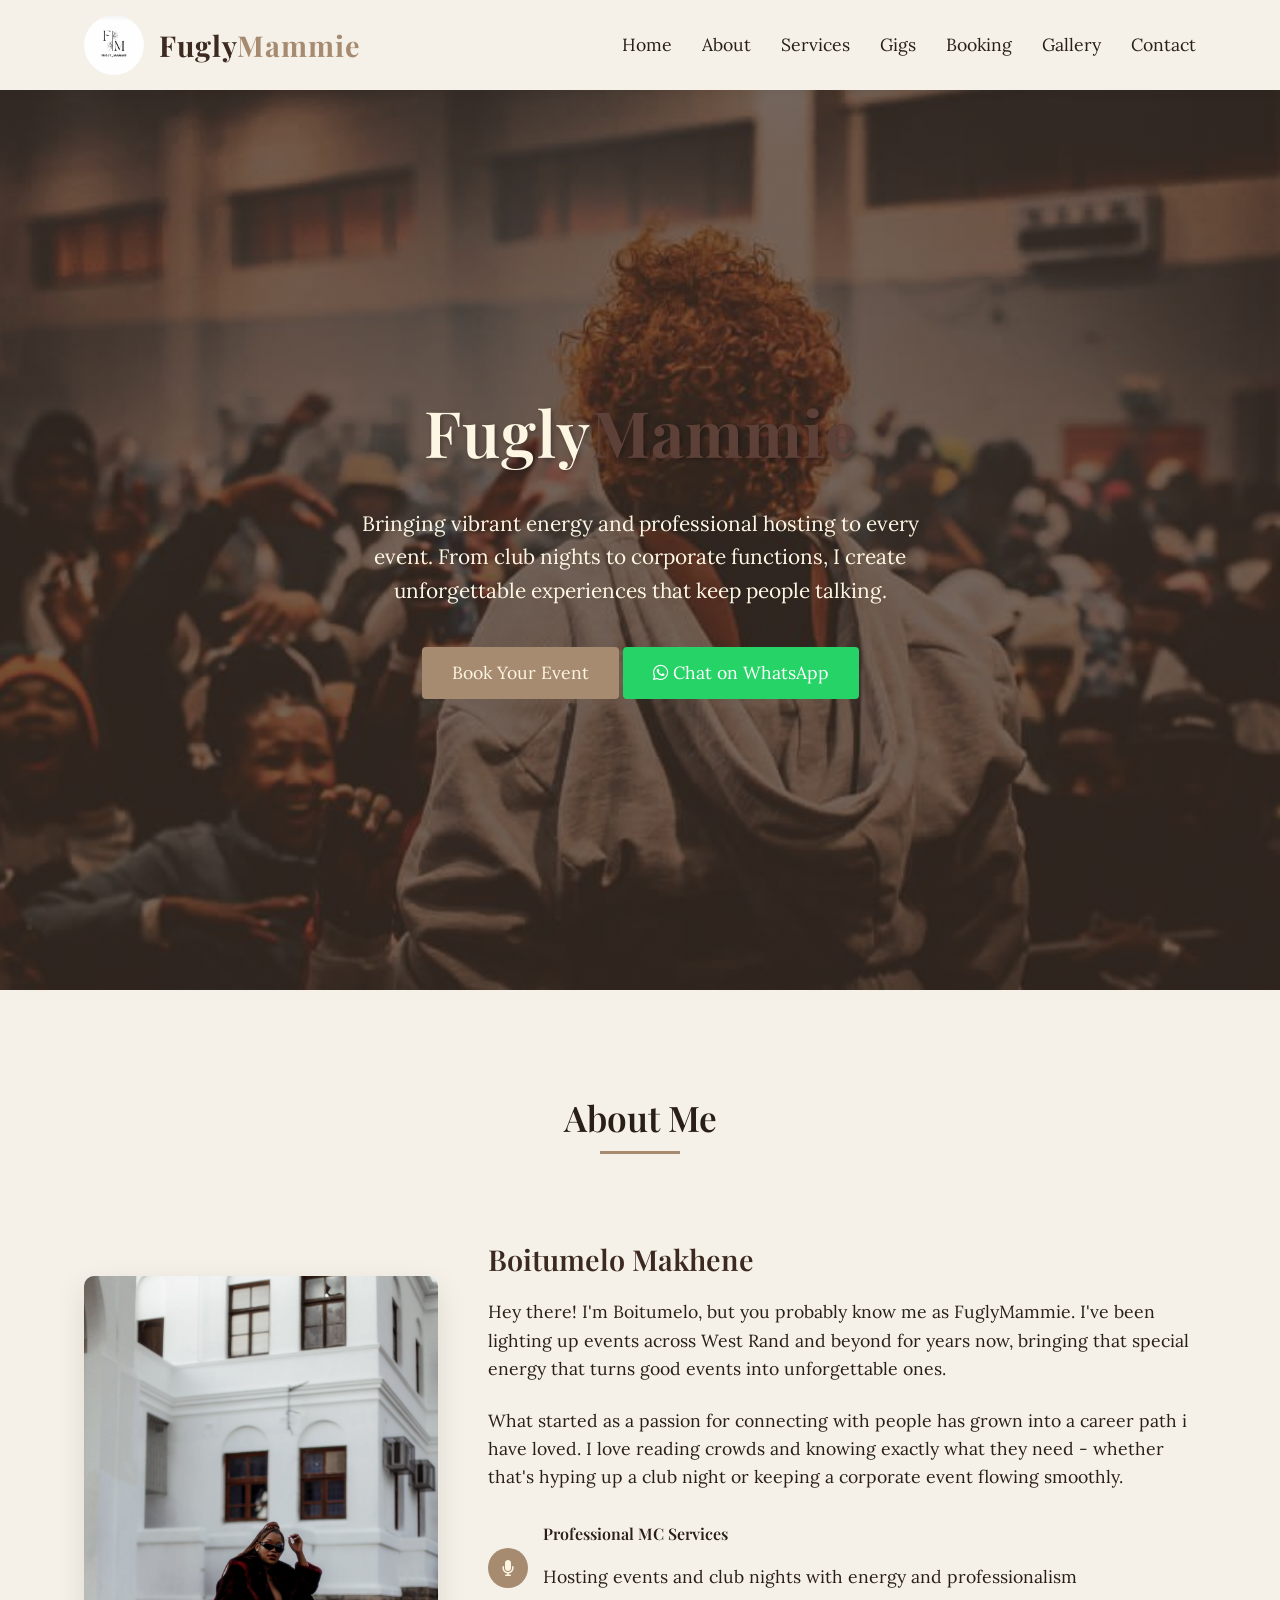
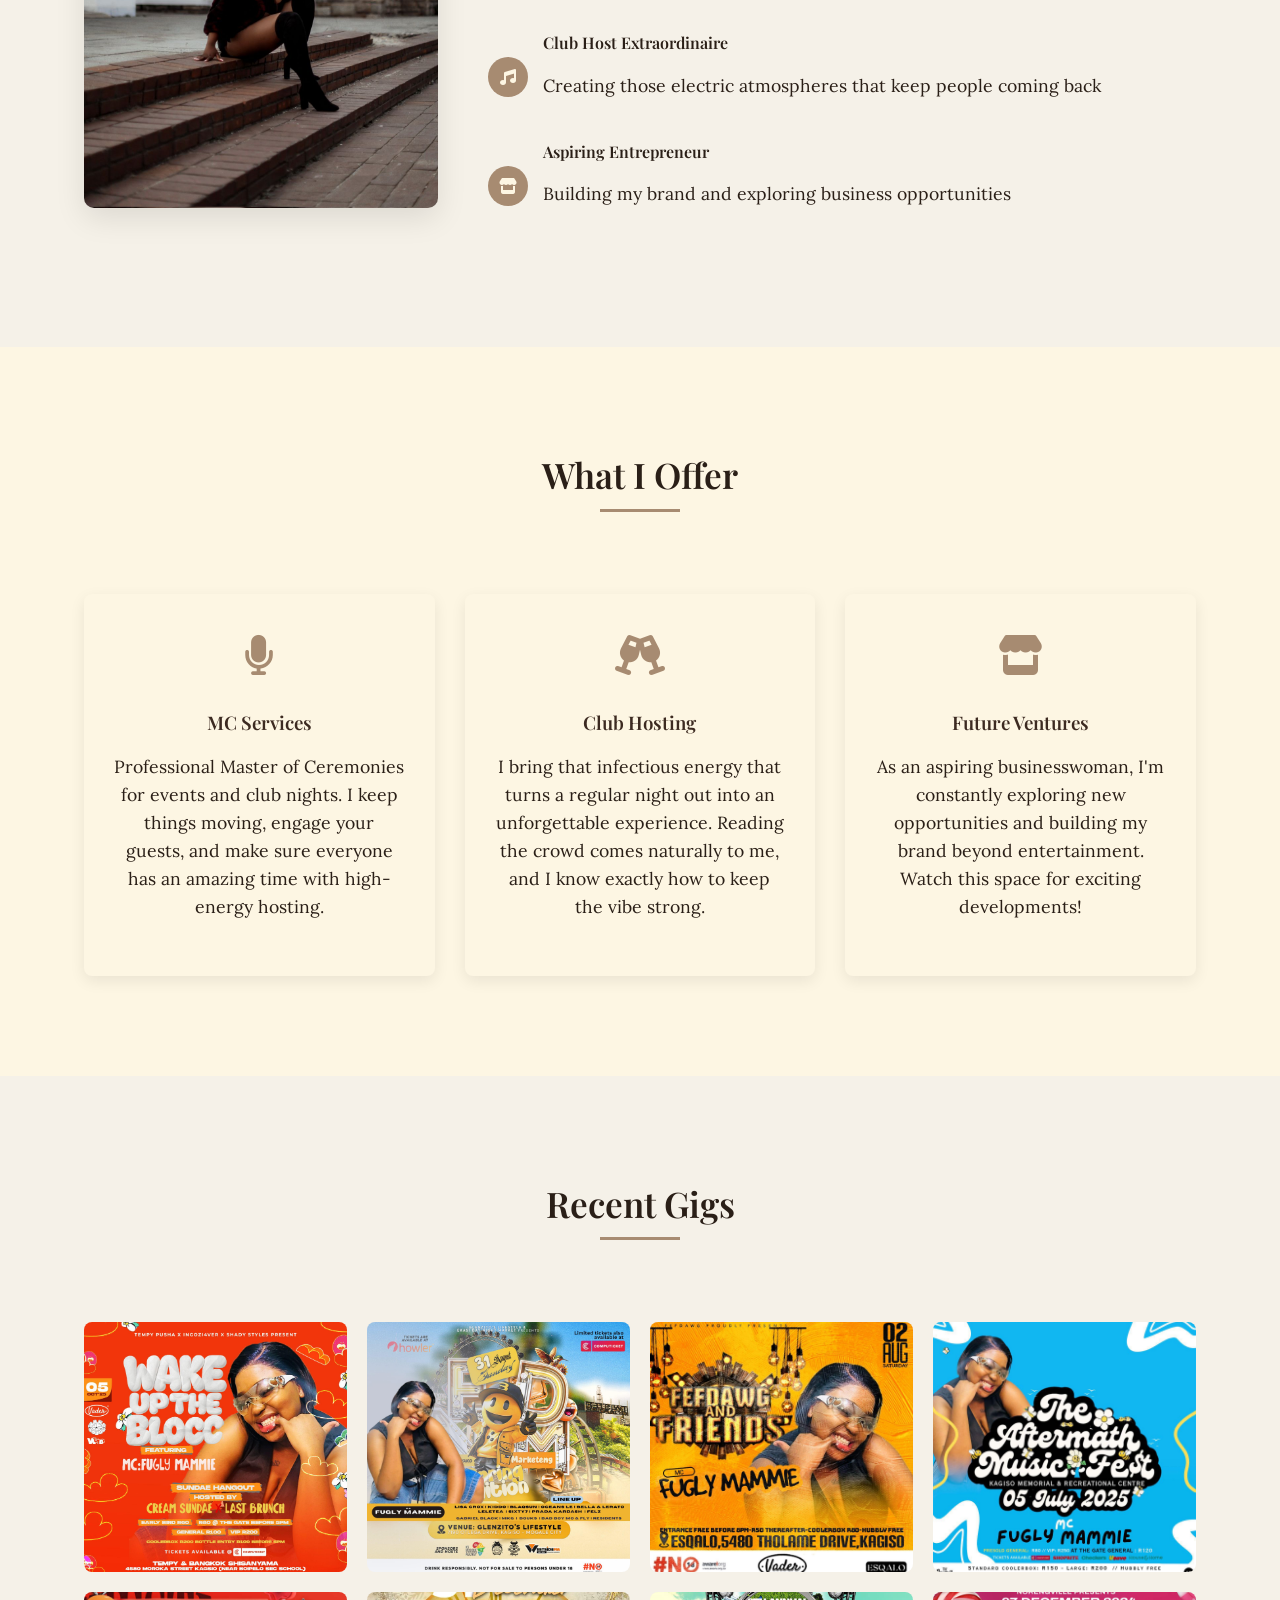
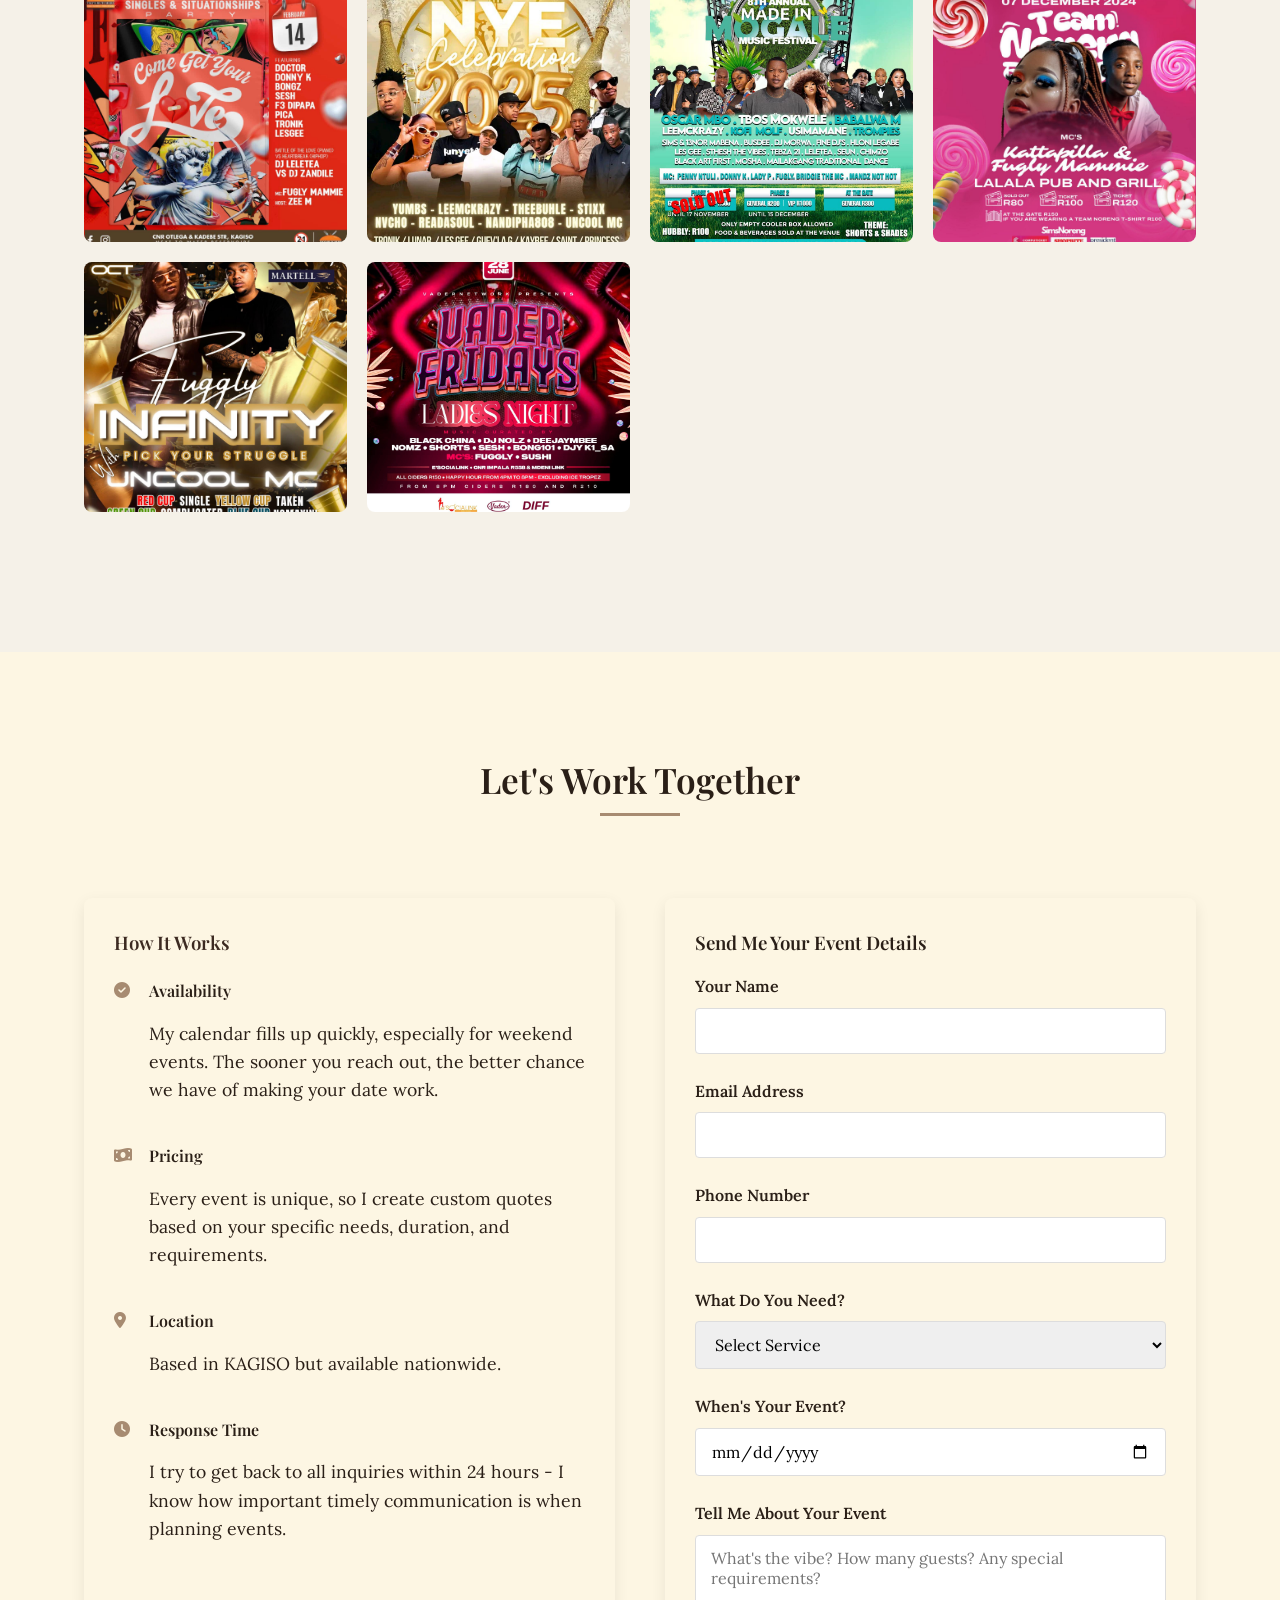
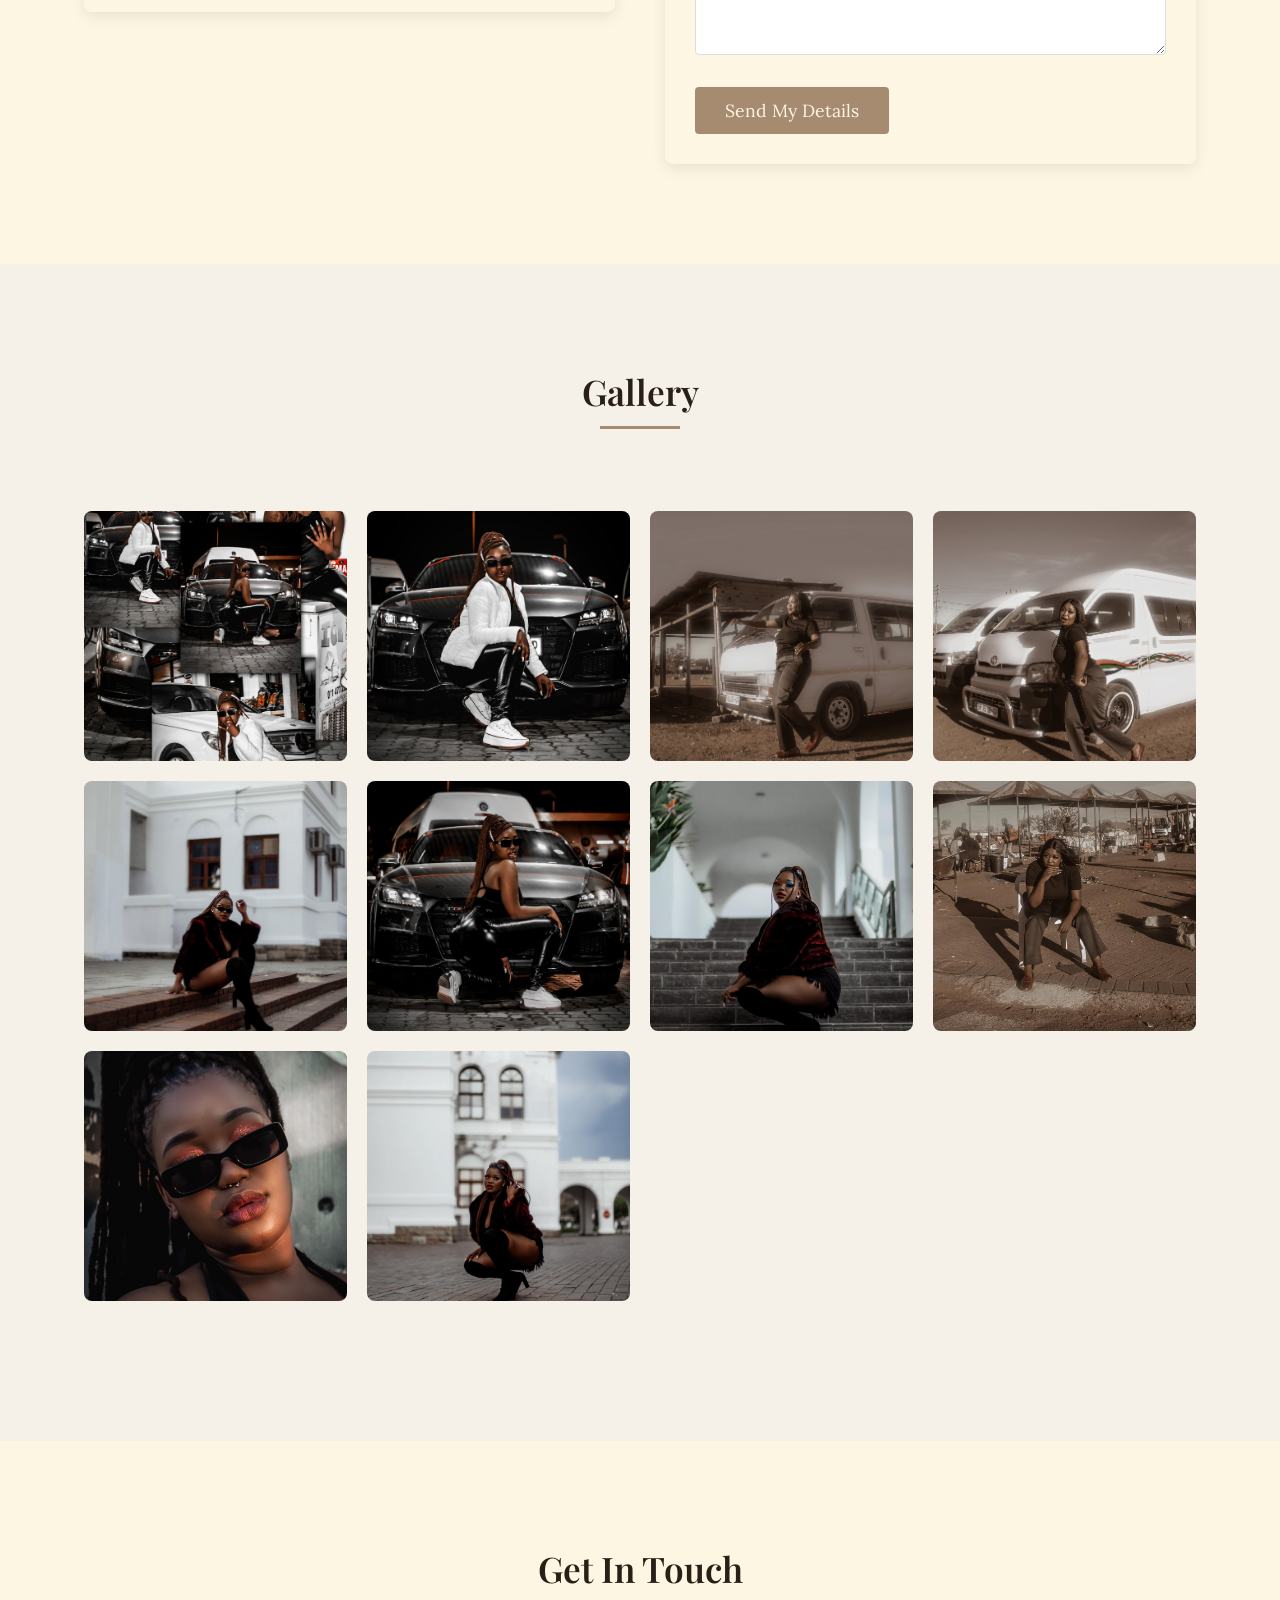
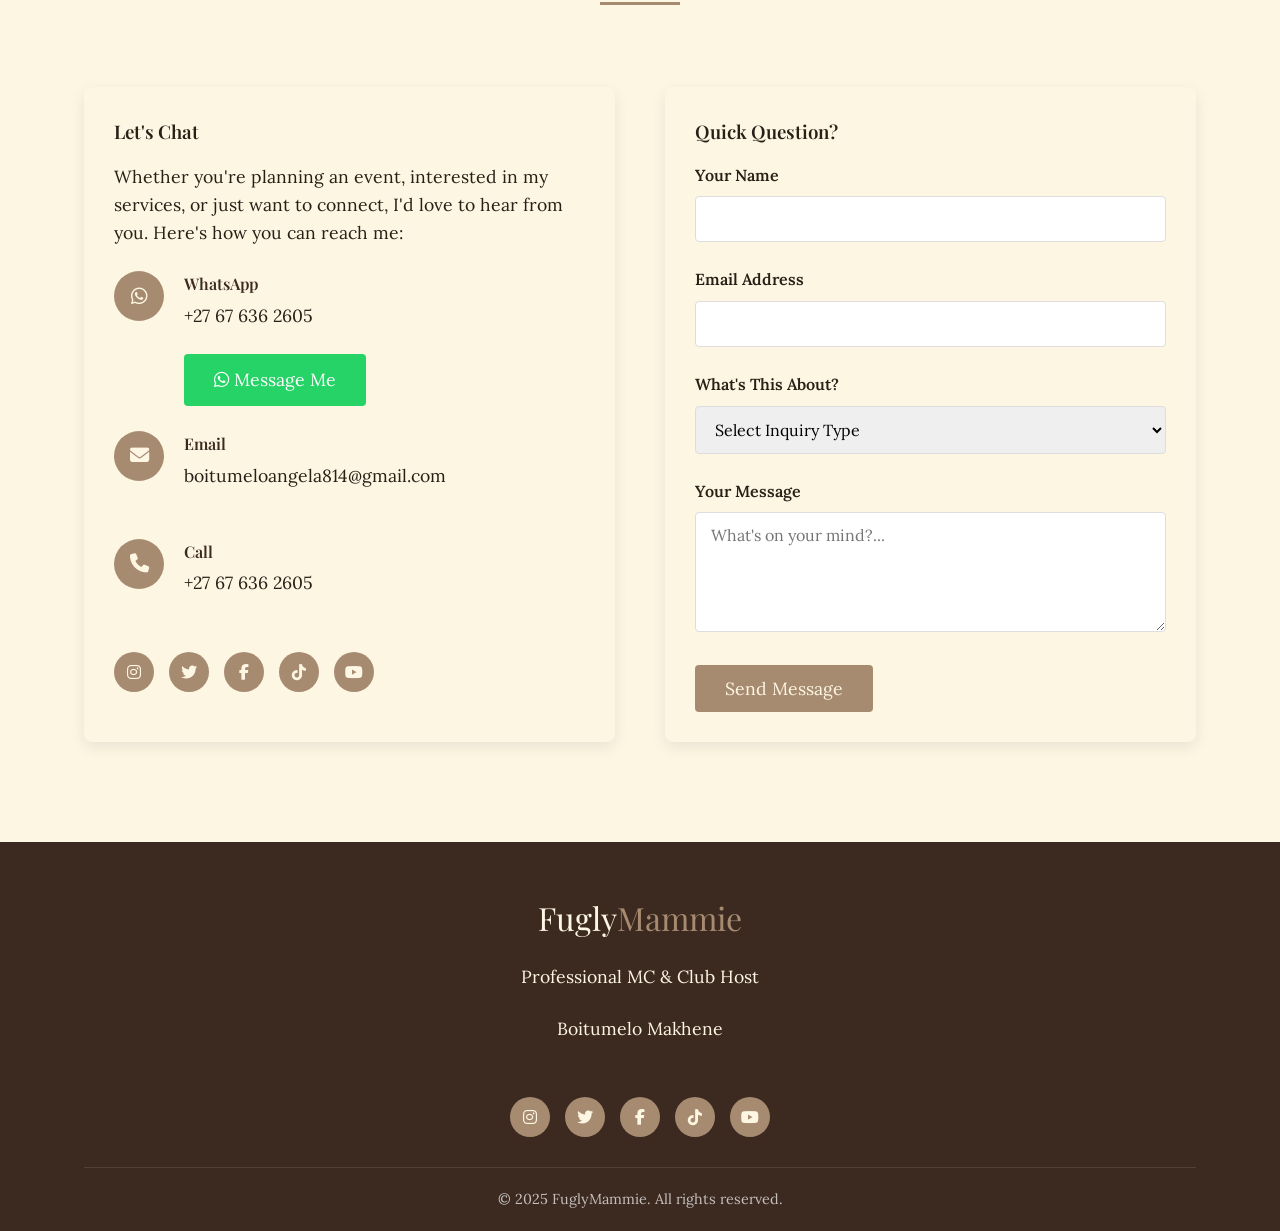
==== commit 9b36e503: "Update fmt.Println message from 'Hello' to 'Goodbye'" ====
--- a/index.html
+++ b/index.html
@@ -3,82 +3,162 @@
 <head>
     <meta charset="UTF-8">
     <meta name="viewport" content="width=device-width, initial-scale=1.0">
-    <title>Eatery at Flamingo | Bar Lounge & Car Wash</title>
+    <title>Boitumelo | FuglyMammie</title>
     <link rel="stylesheet" href="https://cdnjs.cloudflare.com/ajax/libs/font-awesome/6.4.0/css/all.min.css">
+    <!-- Add this line for the favicon/logo in browser tab -->
+    <link rel="icon" type="image/jpeg" href="WhatsApp Image 2025-11-11 at 04.16.17_1446f026.jpg">
     <style>
+        /* Your existing CSS styles remain the same */
+        /* Color Variables */
         :root {
-            --primary-dark: #0a0a0a;
-            --secondary-dark: #1a1a1a;
-            --accent-red: #d10000;
-            --accent-red-dark: #a00000;
-            --accent-red-light: #ff3333;
-            --text-primary: #ffffff;
-            --text-secondary: #b0b0b0;
-            --text-muted: #777777;
-            --border-color: #333333;
-            --transition: all 0.3s ease;
-        }
-
+            --beige: #F5F1E8;
+            --chocolate: #3C2A21;
+            --taupe: #A78B71;
+            --charcoal: #2A1F17;
+            --cream: #FDF6E3;
+            --gold: #D4AF37;
+            --hero-brown: #5D4037;
+        }
+
+
+        /* Base Styles */
         * {
             margin: 0;
             padding: 0;
             box-sizing: border-box;
-            font-family: 'Segoe UI', Tahoma, Geneva, Verdana, sans-serif;
         }
 
         body {
-            background-color: var(--primary-dark);
-            color: var(--text-primary);
+            font-family: 'Lora', serif;
+            background-color: var(--beige);
+            color: var(--charcoal);
             line-height: 1.6;
         }
 
+        h1, h2, h3, h4 {
+            font-family: 'Playfair Display', serif;
+            font-weight: 600;
+            margin-bottom: 1rem;
+        }
+
+        h1 {
+            font-size: 3rem;
+            letter-spacing: 1px;
+        }
+
+        h2 {
+            font-size: 2.2rem;
+            padding-bottom: 0.5rem;
+            margin-bottom: 2rem;
+            position: relative;
+        }
+
+        h2:after {
+            content: '';
+            position: absolute;
+            width: 80px;
+            height: 3px;
+            background-color: var(--taupe);
+            bottom: 0;
+            left: 0;
+        }
+
+        p {
+            margin-bottom: 1.5rem;
+            font-size: 1.1rem;
+        }
+
+        a {
+            text-decoration: none;
+            color: inherit;
+            transition: all 0.3s ease;
+        }
+
         .container {
-            width: 100%;
+            width: 90%;
             max-width: 1200px;
             margin: 0 auto;
             padding: 0 20px;
         }
 
-        /* Header Styles */
+        .btn {
+            display: inline-block;
+            background-color: var(--taupe);
+            color: var(--cream);
+            padding: 12px 30px;
+            border: none;
+            border-radius: 4px;
+            font-size: 1.1rem;
+            cursor: pointer;
+            transition: all 0.3s ease;
+            font-family: 'Lora', serif;
+        }
+
+        .btn:hover {
+            background-color: var(--chocolate);
+            transform: translateY(-3px);
+            box-shadow: 0 5px 15px rgba(0,0,0,0.1);
+        }
+
+        .btn-whatsapp {
+            background-color: #25D366;
+            color: white;
+        }
+
+        .btn-whatsapp:hover {
+            background-color: #128C7E;
+        }
+
+        /* Header & Navigation */
         header {
-            background-color: rgba(10, 10, 10, 0.95);
-            box-shadow: 0 2px 20px rgba(0, 0, 0, 0.5);
+            background-color: var(--beige);
+            padding: 15px 0;
             position: fixed;
             width: 100%;
+            top: 0;
             z-index: 1000;
-            backdrop-filter: blur(10px);
+            box-shadow: 0 2px 10px rgba(0,0,0,0.05);
         }
 
         .header-container {
             display: flex;
             justify-content: space-between;
             align-items: center;
-            padding: 15px 0;
-        }
-
-        .logo {
+        }
+
+        .logo-container {
             display: flex;
             align-items: center;
         }
 
-        .logo-image {
-            width: 50px;
-            height: 50px;
-            margin-right: 12px;
-            border-radius: 8px;
+        .logo-img {
+            width: 60px;
+            height: 60px;
+            border-radius: 50%;
+            margin-right: 15px;
+            background-color: #ddd;
+            display: flex;
+            align-items: center;
+            justify-content: center;
+            overflow: hidden;
+        }
+
+        .logo-img img {
+            width: 100%;
+            height: 100%;
             object-fit: cover;
         }
 
-        .logo-text {
-            font-size: 24px;
+        .logo {
+            font-family: 'Playfair Display', serif;
+            font-size: 1.8rem;
+            color: var(--chocolate);
             font-weight: 700;
-            color: var(--text-primary);
             letter-spacing: 1px;
         }
 
-        .logo-text span {
-            color: var(--accent-red);
-            font-weight: 300;
+        .logo span {
+            color: var(--taupe);
         }
 
         nav ul {
@@ -86,1772 +166,979 @@
             list-style: none;
         }
 
-        nav ul li {
+        nav li {
             margin-left: 30px;
         }
 
-        nav ul li a {
-            text-decoration: none;
-            color: var(--text-primary);
-            font-weight: 500;
-            transition: var(--transition);
+        nav a {
+            font-size: 1.1rem;
             position: relative;
-            font-size: 16px;
-        }
-
-        nav ul li a:hover {
-            color: var(--accent-red);
-        }
-
-        nav ul li a::after {
+        }
+
+        nav a:after {
             content: '';
             position: absolute;
             width: 0;
             height: 2px;
             bottom: -5px;
             left: 0;
-            background-color: var(--accent-red);
-            transition: var(--transition);
-        }
-
-        nav ul li a:hover::after {
+            background-color: var(--taupe);
+            transition: width 0.3s ease;
+        }
+
+        nav a:hover:after {
             width: 100%;
         }
 
         .mobile-menu {
             display: none;
-            font-size: 24px;
+            font-size: 1.5rem;
             cursor: pointer;
-            color: var(--text-primary);
         }
 
         /* Hero Section */
         .hero {
-            min-height: 100vh;
-            background: linear-gradient(rgba(0, 0, 0, 0.7), rgba(0, 0, 0, 0.7)), url('header.jpg');
-            background-size: cover;
-            background-position: center;
+            height: 100vh;
+            background: linear-gradient(rgba(60, 42, 33, 0.7), rgba(60, 42, 33, 0.7)), 
+                        url('hero.jpg') no-repeat center center/cover;
             display: flex;
             align-items: center;
-            padding: 120px 0 60px;
-        }
-
-        .hero-container {
+            justify-content: center;
+            text-align: center;
+            color: var(--cream);
+            padding: 0 20px;
+            margin-top: 90px;
+            position: relative;
+        }
+
+        .hero-content {
+            max-width: 800px;
+            z-index: 1;
+        }
+
+        .hero h1 {
+            font-size: 4rem;
+            margin-bottom: 1.5rem;
+            text-shadow: 2px 2px 5px rgba(0,0,0,0.3);
+        }
+
+        .hero p {
+            font-size: 1.3rem;
+            margin-bottom: 2.5rem;
+            max-width: 600px;
+            margin-left: auto;
+            margin-right: auto;
+        }
+
+        .stage-name {
+            color: var(--hero-brown);
+            font-weight: bold;
+        }
+
+        /* Page Sections */
+        .page {
+            padding: 100px 0;
+        }
+
+        .section-title {
+            text-align: center;
+            margin-bottom: 50px;
+        }
+
+        .section-title h2 {
+            display: inline-block;
+        }
+
+        .section-title h2:after {
+            left: 50%;
+            transform: translateX(-50%);
+        }
+
+        /* About Section */
+        .about-container {
+            display: grid;
+            grid-template-columns: 1fr 2fr;
+            gap: 50px;
+            align-items: center;
+        }
+
+        .about-img {
+            border-radius: 10px;
+            overflow: hidden;
+            box-shadow: 0 10px 30px rgba(0,0,0,0.1);
+        }
+
+        .about-img img {
+            width: 100%;
+            height: auto;
+            display: block;
+            transition: transform 0.5s ease;
+        }
+
+        .about-img:hover img {
+            transform: scale(1.05);
+        }
+
+        .about-content h3 {
+            color: var(--chocolate);
+            font-size: 1.8rem;
+            margin-bottom: 1rem;
+        }
+
+        .about-highlights {
+            margin-top: 30px;
+        }
+
+        .highlight-item {
             display: flex;
             align-items: center;
-            justify-content: space-between;
-            width: 100%;
-            gap: 40px;
-        }
-
-        .hero-content {
-            flex: 1;
-            max-width: 600px;
-        }
-
-        .hero h1 {
-            font-size: 4rem;
-            margin-bottom: 20px;
-            font-weight: 800;
-            line-height: 1.1;
-        }
-
-        .hero h1 span {
-            color: var(--accent-red);
-        }
-
-        .hero p {
-            font-size: 1.2rem;
-            margin-bottom: 30px;
-            color: var(--text-secondary);
-            line-height: 1.6;
-        }
-
-        /* Toggle Button for Booking Form */
-        .booking-toggle {
-            display: inline-block;
-            padding: 14px 35px;
-            background-color: var(--accent-red);
-            color: white;
-            text-decoration: none;
-            border-radius: 5px;
-            font-weight: 600;
-            transition: var(--transition);
-            border: none;
-            cursor: pointer;
-            font-size: 16px;
-            text-align: center;
-            margin-top: 20px;
-        }
-
-        .booking-toggle:hover {
-            background-color: var(--accent-red-dark);
-            transform: translateY(-2px);
-            box-shadow: 0 5px 15px rgba(209, 0, 0, 0.3);
-        }
-
-        .booking-toggle i {
-            margin-left: 8px;
-            transition: var(--transition);
-        }
-
-        .booking-toggle.active i {
-            transform: rotate(180deg);
-        }
-
-        /* Compact Booking Form */
-        .booking-form {
-            flex: 1;
-            max-width: 450px;
-            background-color: var(--secondary-dark);
-            padding: 25px;
-            border-radius: 10px;
-            box-shadow: 0 10px 30px rgba(0, 0, 0, 0.5);
-            border: 1px solid var(--border-color);
-            display: none;
-            animation: fadeIn 0.3s ease;
-        }
-
-        .booking-form.active {
-            display: block;
-        }
-
-        @keyframes fadeIn {
-            from { opacity: 0; transform: translateY(-10px); }
-            to { opacity: 1; transform: translateY(0); }
-        }
-
-        .booking-form h2 {
-            font-size: 1.6rem;
-            margin-bottom: 20px;
-            color: var(--text-primary);
-            text-align: center;
-        }
-
-        .form-group {
             margin-bottom: 15px;
         }
 
-        .form-group label {
-            display: block;
-            margin-bottom: 6px;
-            font-weight: 600;
-            color: var(--text-primary);
-            font-size: 0.9rem;
-        }
-
-        .form-control {
-            width: 100%;
-            padding: 10px 12px;
-            border-radius: 5px;
-            border: 1px solid var(--border-color);
-            background-color: rgba(255, 255, 255, 0.05);
-            color: var(--text-primary);
-            font-size: 14px;
-            transition: var(--transition);
-        }
-
-        .form-control:focus {
-            outline: none;
-            border-color: var(--accent-red);
-            box-shadow: 0 0 0 2px rgba(209, 0, 0, 0.2);
-        }
-
-        .form-row {
-            display: flex;
-            gap: 12px;
-        }
-
-        .form-row .form-group {
-            flex: 1;
-        }
-
-        .btn {
-            display: inline-block;
-            padding: 12px 25px;
-            background-color: var(--accent-red);
-            color: white;
-            text-decoration: none;
-            border-radius: 5px;
-            font-weight: 600;
-            transition: var(--transition);
-            border: none;
-            cursor: pointer;
-            font-size: 15px;
-            width: 100%;
-            text-align: center;
-        }
-
-        .btn:hover {
-            background-color: var(--accent-red-dark);
-            transform: translateY(-2px);
-            box-shadow: 0 5px 15px rgba(209, 0, 0, 0.3);
-        }
-
-        .btn-whatsapp {
-            background-color: #25D366;
-            margin-top: 8px;
-        }
-
-        .btn-whatsapp:hover {
-            background-color: #128C7E;
-            box-shadow: 0 5px 15px rgba(37, 211, 102, 0.3);
-        }
-
-        /* Features Section */
-        .features {
-            padding: 100px 0;
-            background-color: var(--secondary-dark);
-        }
-
-        .section-title {
-            text-align: center;
-            margin-bottom: 60px;
-            font-size: 2.5rem;
-            color: var(--text-primary);
-            font-weight: 700;
-        }
-
-        .section-title span {
-            color: var(--accent-red);
-        }
-
-        .features-grid {
-            display: grid;
-            grid-template-columns: repeat(auto-fit, minmax(280px, 1fr));
-            gap: 30px;
-        }
-
-        .feature-card {
-            background-color: var(--primary-dark);
-            padding: 30px;
-            border-radius: 10px;
-            text-align: center;
-            box-shadow: 0 5px 15px rgba(0, 0, 0, 0.3);
-            transition: var(--transition);
-            border: 1px solid var(--border-color);
-        }
-
-        .feature-card:hover {
-            transform: translateY(-10px);
-            box-shadow: 0 15px 30px rgba(0, 0, 0, 0.4);
-            border-color: var(--accent-red);
-        }
-
-        .feature-icon {
-            width: 80px;
-            height: 80px;
-            margin: 0 auto 20px;
-            background: linear-gradient(135deg, var(--accent-red), var(--accent-red-dark));
+        .highlight-icon {
+            background-color: var(--taupe);
+            color: var(--cream);
+            width: 40px;
+            height: 40px;
             border-radius: 50%;
             display: flex;
             align-items: center;
             justify-content: center;
-            font-size: 30px;
-            color: white;
-            transition: var(--transition);
-        }
-
-        .feature-card:hover .feature-icon {
-            transform: rotate(10deg) scale(1.1);
-        }
-
-        .feature-card h3 {
+            margin-right: 15px;
+            flex-shrink: 0;
+        }
+
+        /* Services Section */
+        .services-grid {
+            display: grid;
+            grid-template-columns: repeat(auto-fit, minmax(300px, 1fr));
+            gap: 30px;
+        }
+
+        .service-card {
+            background-color: var(--cream);
+            border-radius: 8px;
+            overflow: hidden;
+            box-shadow: 0 5px 15px rgba(0,0,0,0.08);
+            transition: transform 0.3s ease;
+            text-align: center;
+            padding: 30px;
+        }
+
+        .service-card:hover {
+            transform: translateY(-10px);
+        }
+
+        .service-icon {
+            font-size: 2.5rem;
+            color: var(--taupe);
+            margin-bottom: 20px;
+        }
+
+        .service-card h3 {
+            color: var(--chocolate);
             margin-bottom: 15px;
-            color: var(--text-primary);
-            font-size: 1.5rem;
-            font-weight: 700;
-        }
-
-        .feature-card p {
-            color: var(--text-secondary);
-            line-height: 1.6;
-        }
-
-        /* Content Sections */
-        .content-section {
-            padding: 100px 0;
-        }
-
-        .content-container {
-            display: flex;
-            flex-wrap: wrap;
-            gap: 40px;
-            align-items: center;
-        }
-
-        .content-media {
-            flex: 1;
-            min-width: 300px;
-            border-radius: 10px;
+        }
+
+        /* Gigs Section */
+        .gigs-container {
+            display: grid;
+            grid-template-columns: repeat(auto-fill, minmax(250px, 1fr));
+            gap: 20px;
+            margin: 40px 0;
+        }
+
+        .gig-item {
+            height: 250px;
+            border-radius: 8px;
             overflow: hidden;
-            box-shadow: 0 10px 30px rgba(0, 0, 0, 0.5);
-        }
-
-        .content-media img {
-            width: 100%;
-            height: auto;
-            display: block;
-            transition: var(--transition);
-        }
-
-        .content-media:hover img {
-            transform: scale(1.05);
-        }
-
-        .content-text {
-            flex: 1;
-            min-width: 300px;
-        }
-
-        .content-text h2 {
-            font-size: 2.5rem;
-            margin-bottom: 20px;
-            color: var(--text-primary);
-            font-weight: 700;
-        }
-
-        .content-text h2 span {
-            color: var(--accent-red);
-        }
-
-        .content-text p {
-            margin-bottom: 30px;
-            line-height: 1.6;
-            color: var(--text-secondary);
-        }
-
-        /* Square Gallery Grid for Food & Alcohol */
-        .square-gallery-grid {
-            display: grid;
-            grid-template-columns: repeat(auto-fill, minmax(280px, 1fr));
-            gap: 20px;
-            margin-top: 40px;
-        }
-
-        .square-gallery-item {
-            height: 280px;
-            border-radius: 12px;
-            overflow: hidden;
+            position: relative;
             cursor: pointer;
-            position: relative;
-            box-shadow: 0 8px 20px rgba(0, 0, 0, 0.4);
-            transition: var(--transition);
-        }
-
-        .square-gallery-item:hover {
-            transform: translateY(-8px);
-            box-shadow: 0 15px 30px rgba(0, 0, 0, 0.5);
-        }
-
-        .square-gallery-item img {
+            transition: transform 0.3s ease;
+        }
+
+        .gig-img {
             width: 100%;
             height: 100%;
             object-fit: cover;
-            transition: var(--transition);
-        }
-
-        .square-gallery-item:hover img {
-            transform: scale(1.12);
-        }
-
-        .square-gallery-item::after {
-            content: '';
-            position: absolute;
-            top: 0;
-            left: 0;
-            width: 100%;
-            height: 100%;
-            background: linear-gradient(to bottom, transparent, rgba(209, 0, 0, 0.4));
-            opacity: 0;
-            transition: var(--transition);
-        }
-
-        .square-gallery-item:hover::after {
-            opacity: 1;
-        }
-
-        /* Menu Section */
-        .menu-section {
-            padding: 100px 0;
-            background-color: var(--secondary-dark);
-        }
-
-        .menu-tabs {
-            display: flex;
-            justify-content: center;
-            margin-bottom: 40px;
-            border-bottom: 1px solid var(--border-color);
-        }
-
-        .menu-tab-btn {
-            padding: 12px 25px;
-            background: none;
-            border: none;
-            font-size: 16px;
-            font-weight: 600;
-            color: var(--text-secondary);
+            transition: transform 0.5s ease;
+        }
+
+        .gig-item:hover .gig-img {
+            transform: scale(1.1);
+        }
+
+        .gig-item:hover {
+            transform: translateY(-5px);
+        }
+
+        /* Gallery Section */
+        .gallery-container {
+            display: grid;
+            grid-template-columns: repeat(auto-fill, minmax(250px, 1fr));
+            gap: 20px;
+            margin: 40px 0;
+        }
+
+        .gallery-item {
+            height: 250px;
+            border-radius: 8px;
+            overflow: hidden;
+            position: relative;
             cursor: pointer;
-            transition: var(--transition);
-            position: relative;
-        }
-
-        .menu-tab-btn.active {
-            color: var(--accent-red);
-        }
-
-        .menu-tab-btn.active::after {
-            content: '';
-            position: absolute;
-            bottom: -1px;
-            left: 0;
-            width: 100%;
-            height: 3px;
-            background-color: var(--accent-red);
-        }
-
-        .menu-tab-content {
-            display: none;
-        }
-
-        .menu-tab-content.active {
-            display: block;
-        }
-
-        .menu-grid {
-            display: grid;
-            grid-template-columns: repeat(auto-fill, minmax(300px, 1fr));
-            gap: 30px;
-        }
-
-        .menu-category {
-            margin-bottom: 50px;
-        }
-
-        .menu-category h3 {
-            font-size: 1.8rem;
-            margin-bottom: 20px;
-            color: var(--accent-red);
-            border-bottom: 2px solid var(--accent-red);
-            padding-bottom: 10px;
-        }
-
-        .menu-item {
-            background-color: var(--primary-dark);
-            padding: 20px;
-            border-radius: 8px;
-            margin-bottom: 15px;
-            border: 1px solid var(--border-color);
-            transition: var(--transition);
-        }
-
-        .menu-item:hover {
-            border-color: var(--accent-red);
-            transform: translateY(-5px);
-        }
-
-        .menu-item-header {
-            display: flex;
-            justify-content: space-between;
-            align-items: flex-start;
-            margin-bottom: 10px;
-        }
-
-        .menu-item-name {
-            font-weight: 600;
-            font-size: 1.1rem;
-            color: var(--text-primary);
-        }
-
-        .menu-item-price {
-            color: var(--accent-red);
-            font-weight: 700;
-        }
-
-        .menu-item-description {
-            color: var(--text-secondary);
-            font-size: 0.9rem;
-            line-height: 1.5;
-        }
-
-        /* Events Section */
-        .events-section {
-            padding: 100px 0;
-            background-color: var(--secondary-dark);
-        }
-
-        .events-tabs {
-            display: flex;
-            justify-content: center;
-            margin-bottom: 40px;
-            border-bottom: 1px solid var(--border-color);
-        }
-
-        .tab-btn {
-            padding: 12px 25px;
-            background: none;
-            border: none;
-            font-size: 16px;
-            font-weight: 600;
-            color: var(--text-secondary);
-            cursor: pointer;
-            transition: var(--transition);
-            position: relative;
-        }
-
-        .tab-btn.active {
-            color: var(--accent-red);
-        }
-
-        .tab-btn.active::after {
-            content: '';
-            position: absolute;
-            bottom: -1px;
-            left: 0;
-            width: 100%;
-            height: 3px;
-            background-color: var(--accent-red);
-        }
-
-        .tab-content {
-            display: none;
-        }
-
-        .tab-content.active {
-            display: block;
-        }
-
-        .events-grid {
-            display: grid;
-            grid-template-columns: repeat(auto-fill, minmax(300px, 1fr));
-            gap: 30px;
-        }
-
-        .event-card {
-            background-color: var(--primary-dark);
-            border-radius: 10px;
-            overflow: hidden;
-            box-shadow: 0 5px 15px rgba(0, 0, 0, 0.3);
-            transition: var(--transition);
-            border: 1px solid var(--border-color);
-        }
-
-        .event-card:hover {
-            transform: translateY(-10px);
-            box-shadow: 0 15px 30px rgba(0, 0, 0, 0.4);
-            border-color: var(--accent-red);
-        }
-
-        .event-image {
-            height: 200px;
-            overflow: hidden;
-        }
-
-        .event-image img {
+            transition: transform 0.3s ease;
+        }
+
+        .gallery-img {
             width: 100%;
             height: 100%;
             object-fit: cover;
-            transition: var(--transition);
-        }
-
-        .event-card:hover .event-image img {
+            transition: transform 0.5s ease;
+        }
+
+        .gallery-item:hover .gallery-img {
             transform: scale(1.1);
         }
 
-        .event-content {
-            padding: 20px;
-        }
-
-        .event-date {
-            display: inline-block;
-            background-color: var(--accent-red);
-            color: white;
-            padding: 5px 10px;
-            border-radius: 5px;
-            font-size: 14px;
+        .gallery-item:hover {
+            transform: translateY(-5px);
+        }
+
+        /* Booking Section */
+        .booking-container {
+            display: grid;
+            grid-template-columns: 1fr 1fr;
+            gap: 50px;
+            align-items: start;
+        }
+
+        .booking-info {
+            background-color: var(--cream);
+            padding: 30px;
+            border-radius: 8px;
+            box-shadow: 0 5px 15px rgba(0,0,0,0.08);
+        }
+
+        .booking-info h3 {
+            color: var(--chocolate);
+            margin-bottom: 20px;
+        }
+
+        .info-item {
+            display: flex;
+            margin-bottom: 15px;
+        }
+
+        .info-icon {
+            color: var(--taupe);
+            margin-right: 15px;
+            flex-shrink: 0;
+            width: 20px;
+        }
+
+        .booking-form {
+            background-color: var(--cream);
+            padding: 30px;
+            border-radius: 8px;
+            box-shadow: 0 5px 15px rgba(0,0,0,0.08);
+        }
+
+        .form-group {
+            margin-bottom: 25px;
+        }
+
+        .form-group label {
+            display: block;
+            margin-bottom: 8px;
             font-weight: 600;
-            margin-bottom: 10px;
-        }
-
-        .event-title {
-            font-size: 1.3rem;
-            font-weight: 700;
-            margin-bottom: 10px;
-            color: var(--text-primary);
-        }
-
-        .event-description {
-            color: var(--text-secondary);
-            margin-bottom: 15px;
-            line-height: 1.5;
-        }
-
-        .posters-grid {
+        }
+
+        .form-control {
+            width: 100%;
+            padding: 12px 15px;
+            border: 1px solid #ddd;
+            border-radius: 4px;
+            font-family: 'Lora', serif;
+            font-size: 1rem;
+            transition: border 0.3s ease;
+        }
+
+        .form-control:focus {
+            border-color: var(--taupe);
+            outline: none;
+        }
+
+        textarea.form-control {
+            min-height: 120px;
+            resize: vertical;
+        }
+
+        /* Contact Section */
+        .contact-container {
             display: grid;
-            grid-template-columns: repeat(auto-fill, minmax(250px, 1fr));
-            gap: 20px;
-        }
-
-        .poster-item {
-            border-radius: 10px;
-            overflow: hidden;
-            box-shadow: 0 5px 15px rgba(0, 0, 0, 0.3);
-            transition: var(--transition);
-            border: 1px solid var(--border-color);
-        }
-
-        .poster-item:hover {
-            transform: translateY(-5px);
-            box-shadow: 0 10px 25px rgba(0, 0, 0, 0.4);
-            border-color: var(--accent-red);
-        }
-
-        .poster-item img {
-            width: 100%;
-            height: auto;
-            display: block;
-        }
-
-        /* Gallery Section - ENHANCED */
-        .gallery-section {
-            padding: 100px 0;
-            background-color: var(--secondary-dark);
-        }
-
-        .gallery-grid {
-            display: grid;
-            grid-template-columns: repeat(auto-fill, minmax(280px, 1fr));
-            gap: 20px;
-            margin-top: 50px;
-        }
-
-        .gallery-item {
-            height: 250px;
-            border-radius: 12px;
-            overflow: hidden;
-            cursor: pointer;
-            position: relative;
-            box-shadow: 0 8px 20px rgba(0, 0, 0, 0.4);
-            transition: var(--transition);
-        }
-
-        .gallery-item:hover {
-            transform: translateY(-8px);
-            box-shadow: 0 15px 30px rgba(0, 0, 0, 0.5);
-        }
-
-        .gallery-item img {
-            width: 100%;
-            height: 100%;
-            object-fit: cover;
-            transition: var(--transition);
-        }
-
-        .gallery-item:hover img {
-            transform: scale(1.12);
-        }
-
-        .gallery-item::after {
-            content: '';
-            position: absolute;
-            top: 0;
-            left: 0;
-            width: 100%;
-            height: 100%;
-            background: linear-gradient(to bottom, transparent, rgba(209, 0, 0, 0.4));
-            opacity: 0;
-            transition: var(--transition);
-        }
-
-        .gallery-item:hover::after {
-            opacity: 1;
-        }
-
-        /* Footer */
-        footer {
-            background-color: var(--primary-dark);
-            color: var(--text-primary);
-            padding: 80px 0 30px;
-            border-top: 1px solid var(--border-color);
-        }
-
-        .footer-content {
-            display: grid;
-            grid-template-columns: repeat(auto-fit, minmax(200px, 1fr));
-            gap: 40px;
-            margin-bottom: 50px;
-        }
-
-        .footer-column h3 {
+            grid-template-columns: 1fr 1fr;
+            gap: 50px;
+        }
+
+        .contact-info {
+            background-color: var(--cream);
+            padding: 30px;
+            border-radius: 8px;
+            box-shadow: 0 5px 15px rgba(0,0,0,0.08);
+        }
+
+        .contact-item {
+            display: flex;
             margin-bottom: 25px;
-            font-size: 1.3rem;
-            position: relative;
-            padding-bottom: 10px;
-            font-weight: 700;
-        }
-
-        .footer-column h3::after {
-            content: '';
-            position: absolute;
-            left: 0;
-            bottom: 0;
-            width: 40px;
-            height: 2px;
-            background-color: var(--accent-red);
-        }
-
-        .footer-column ul {
-            list-style: none;
-        }
-
-        .footer-column ul li {
-            margin-bottom: 15px;
-        }
-
-        .footer-column ul li a {
-            color: var(--text-secondary);
-            text-decoration: none;
-            transition: var(--transition);
-        }
-
-        .footer-column ul li a:hover {
-            color: var(--accent-red);
-            padding-left: 5px;
+        }
+
+        .contact-icon {
+            background-color: var(--taupe);
+            color: var(--cream);
+            width: 50px;
+            height: 50px;
+            border-radius: 50%;
+            display: flex;
+            align-items: center;
+            justify-content: center;
+            margin-right: 20px;
+            flex-shrink: 0;
+            font-size: 1.2rem;
+        }
+
+        .contact-details h4 {
+            margin-bottom: 5px;
+            color: var(--chocolate);
         }
 
         .social-links {
             display: flex;
             gap: 15px;
-            margin-top: 20px;
-        }
-
-        .social-links a {
+            margin-top: 30px;
+        }
+
+        .social-link {
+            width: 40px;
+            height: 40px;
+            border-radius: 50%;
+            background-color: var(--taupe);
+            color: var(--cream);
             display: flex;
             align-items: center;
             justify-content: center;
-            width: 40px;
-            height: 40px;
-            background-color: var(--secondary-dark);
-            border-radius: 50%;
-            color: var(--text-primary);
-            transition: var(--transition);
-        }
-
-        .social-links a:hover {
-            background-color: var(--accent-red);
-            transform: translateY(-5px);
-        }
-
-        .social-links a.whatsapp:hover {
-            background-color: #25D366;
+            transition: all 0.3s ease;
+        }
+
+        .social-link:hover {
+            background-color: var(--chocolate);
+            transform: translateY(-3px);
+        }
+
+        /* Footer */
+        footer {
+            background-color: var(--chocolate);
+            color: var(--cream);
+            padding: 50px 0 20px;
+            text-align: center;
+        }
+
+        .footer-content {
+            display: flex;
+            flex-direction: column;
+            align-items: center;
+            margin-bottom: 30px;
+        }
+
+        .footer-logo {
+            font-family: 'Playfair Display', serif;
+            font-size: 2rem;
+            margin-bottom: 20px;
+        }
+
+        .footer-logo span {
+            color: var(--taupe);
         }
 
         .copyright {
-            text-align: center;
-            padding-top: 30px;
-            border-top: 1px solid var(--border-color);
-            color: var(--text-muted);
+            border-top: 1px solid rgba(255,255,255,0.1);
+            padding-top: 20px;
             font-size: 0.9rem;
-        }
-
-        /* Page Sections */
-        .page-section {
+            color: rgba(255,255,255,0.7);
+        }
+
+        /* Image Modal */
+        .modal {
             display: none;
-            min-height: 100vh;
-        }
-
-        .page-section.active {
-            display: block;
-        }
-
-        /* Car Wash Section Enhancements */
-        .car-wash-services {
-            margin-top: 50px;
-        }
-
-        .service-packages {
-            display: grid;
-            grid-template-columns: repeat(auto-fit, minmax(300px, 1fr));
-            gap: 30px;
-            margin-top: 40px;
-        }
-
-        .service-package {
-            background-color: var(--primary-dark);
-            padding: 30px;
-            border-radius: 10px;
-            text-align: center;
-            box-shadow: 0 5px 15px rgba(0, 0, 0, 0.3);
-            transition: var(--transition);
-            border: 1px solid var(--border-color);
-        }
-
-        .service-package:hover {
-            transform: translateY(-10px);
-            box-shadow: 0 15px 30px rgba(0, 0, 0, 0.4);
-            border-color: var(--accent-red);
-        }
-
-        .service-package h3 {
-            margin-bottom: 15px;
-            color: var(--text-primary);
-            font-size: 1.5rem;
-            font-weight: 700;
-        }
-
-        .service-package .price {
-            font-size: 2rem;
-            color: var(--accent-red);
-            font-weight: 700;
-            margin: 20px 0;
-        }
-
-        .service-package ul {
-            list-style: none;
-            text-align: left;
-            margin-bottom: 25px;
-        }
-
-        .service-package ul li {
-            margin-bottom: 10px;
-            color: var(--text-secondary);
-            position: relative;
-            padding-left: 25px;
-        }
-
-        .service-package ul li:before {
-            content: '✓';
-            position: absolute;
-            left: 0;
-            color: var(--accent-red);
-            font-weight: bold;
-        }
-
-        /* Enhanced Media Grid for Car Wash */
-        .car-wash-media-grid {
-            display: grid;
-            grid-template-columns: repeat(auto-fill, minmax(200px, 1fr));
-            gap: 15px;
-            margin-top: 20px;
-        }
-
-        /* Instagram Style Image Viewer */
-        .image-viewer {
             position: fixed;
             top: 0;
             left: 0;
             width: 100%;
             height: 100%;
-            background-color: rgba(0, 0, 0, 0.95);
-            display: none;
-            justify-content: center;
-            align-items: center;
-            z-index: 9999;
-            opacity: 0;
-            transition: opacity 0.3s ease;
-        }
-
-        .image-viewer.active {
-            display: flex;
-            opacity: 1;
-        }
-
-        .image-viewer-content {
+            background-color: rgba(0, 0, 0, 0.9);
+            z-index: 2000;
+            overflow: auto;
+            animation: fadeIn 0.3s ease;
+        }
+
+        .modal-content {
             position: relative;
-            max-width: 90%;
-            max-height: 90%;
-            display: flex;
-            justify-content: center;
-            align-items: center;
-        }
-
-        .image-viewer-content img {
-            max-width: 100%;
-            max-height: 100%;
+            background-color: var(--cream);
+            margin: 5% auto;
+            padding: 20px;
+            width: 90%;
+            max-width: 800px;
+            border-radius: 10px;
+            box-shadow: 0 5px 30px rgba(0,0,0,0.3);
+            animation: slideUp 0.4s ease;
+        }
+
+        .modal-image {
+            width: 100%;
+            max-height: 500px;
             object-fit: contain;
             border-radius: 8px;
-            box-shadow: 0 10px 30px rgba(0, 0, 0, 0.7);
-        }
-
-        .image-viewer-close {
+            margin-bottom: 20px;
+        }
+
+        .modal-details {
+            padding: 0 10px;
+        }
+
+        .modal-details h3 {
+            color: var(--chocolate);
+            margin-bottom: 10px;
+            font-size: 1.5rem;
+        }
+
+        .modal-date {
+            color: var(--taupe);
+            font-weight: bold;
+            margin-bottom: 15px;
+            display: flex;
+            align-items: center;
+        }
+
+        .modal-date i {
+            margin-right: 8px;
+        }
+
+        .modal-description {
+            line-height: 1.6;
+            color: var(--charcoal);
+        }
+
+        .modal-photographer {
+            color: var(--taupe);
+            font-style: italic;
+            margin-top: 15px;
+            font-size: 0.9rem;
+        }
+
+        .close-modal {
             position: absolute;
-            top: -40px;
-            right: 0;
-            background: none;
-            border: none;
-            color: white;
-            font-size: 30px;
+            top: 15px;
+            right: 20px;
+            color: var(--chocolate);
+            font-size: 2rem;
+            font-weight: bold;
             cursor: pointer;
-            width: 40px;
-            height: 40px;
-            display: flex;
-            justify-content: center;
-            align-items: center;
-            border-radius: 50%;
-            transition: var(--transition);
-        }
-
-        .image-viewer-close:hover {
-            background-color: rgba(255, 255, 255, 0.1);
-        }
-
-        .image-viewer-nav {
-            position: absolute;
-            top: 50%;
-            transform: translateY(-50%);
-            background: none;
-            border: none;
-            color: white;
-            font-size: 30px;
-            cursor: pointer;
-            width: 50px;
-            height: 50px;
-            display: flex;
-            justify-content: center;
-            align-items: center;
-            border-radius: 50%;
-            transition: var(--transition);
-            background-color: rgba(0, 0, 0, 0.5);
-        }
-
-        .image-viewer-nav:hover {
-            background-color: rgba(255, 255, 255, 0.2);
-        }
-
-        .image-viewer-prev {
-            left: 20px;
-        }
-
-        .image-viewer-next {
-            right: 20px;
-        }
-
-        .image-viewer-counter {
-            position: absolute;
-            bottom: -40px;
-            left: 0;
-            width: 100%;
-            text-align: center;
-            color: white;
-            font-size: 16px;
-        }
-
-        /* Media Queries */
-        @media (max-width: 968px) {
-            .hero-container {
-                flex-direction: column;
-            }
-            
-            .hero-content, .booking-form {
-                max-width: 100%;
+            transition: color 0.3s ease;
+        }
+
+        .close-modal:hover {
+            color: var(--taupe);
+        }
+
+        @keyframes fadeIn {
+            from { opacity: 0; }
+            to { opacity: 1; }
+        }
+
+        @keyframes slideUp {
+            from { 
+                opacity: 0;
+                transform: translateY(50px);
+            }
+            to { 
+                opacity: 1;
+                transform: translateY(0);
+            }
+        }
+
+        /* Responsive Design */
+        @media (max-width: 992px) {
+            .about-container, .booking-container, .contact-container {
+                grid-template-columns: 1fr;
+            }
+            
+            .about-img {
+                max-width: 400px;
+                margin: 0 auto;
+            }
+
+            .modal-content {
+                width: 95%;
+                margin: 10% auto;
+            }
+        }
+
+        @media (max-width: 768px) {
+            h1 {
+                font-size: 2.5rem;
+            }
+            
+            h2 {
+                font-size: 1.8rem;
             }
             
             .hero h1 {
                 font-size: 3rem;
             }
-        }
-
-        @media (max-width: 768px) {
-            nav {
+            
+            nav ul {
                 display: none;
                 position: absolute;
-                top: 100%;
+                top: 90px;
                 left: 0;
-                width: 100%;
-                background-color: var(--primary-dark);
-                box-shadow: 0 5px 10px rgba(0, 0, 0, 0.3);
+                right: 0;
+                background-color: var(--beige);
+                flex-direction: column;
                 padding: 20px;
-            }
-
-            nav.active {
-                display: block;
-            }
-
-            nav ul {
-                flex-direction: column;
-            }
-
-            nav ul li {
-                margin: 0 0 15px 0;
-            }
-
+                box-shadow: 0 5px 10px rgba(0,0,0,0.1);
+            }
+            
+            nav ul.active {
+                display: flex;
+            }
+            
+            nav li {
+                margin: 10px 0;
+            }
+            
             .mobile-menu {
                 display: block;
             }
-
-            .hero {
-                padding: 100px 0 40px;
-                min-height: auto;
-            }
-
+            
+            .gigs-container, .gallery-container {
+                grid-template-columns: repeat(auto-fill, minmax(200px, 1fr));
+            }
+
+            .modal-content {
+                padding: 15px;
+                margin: 5% auto;
+            }
+
+            .modal-image {
+                max-height: 400px;
+            }
+        }
+
+        @media (max-width: 576px) {
             .hero h1 {
-                font-size: 2.5rem;
-                text-align: center;
-            }
-
+                font-size: 2.2rem;
+            }
+            
             .hero p {
-                text-align: center;
-            }
-
-            .section-title {
-                font-size: 2rem;
-            }
-
-            .logo-text {
-                font-size: 20px;
-            }
-
-            .events-tabs, .menu-tabs {
-                flex-wrap: wrap;
-            }
-
-            .tab-btn, .menu-tab-btn {
-                padding: 10px 15px;
-                font-size: 14px;
-            }
-            
-            .form-row {
-                flex-direction: column;
-                gap: 0;
-            }
-
-            /* FIXED GALLERY GRIDS FOR MOBILE */
-            .square-gallery-grid {
-                grid-template-columns: repeat(2, 1fr);
-                gap: 15px;
-            }
-            
-            .square-gallery-item {
-                height: 0;
-                padding-bottom: 100%; /* Creates square aspect ratio */
-                position: relative;
-            }
-            
-            .square-gallery-item img {
-                position: absolute;
-                top: 0;
-                left: 0;
-                width: 100%;
-                height: 100%;
-                object-fit: cover;
-            }
-            
-            .gallery-grid {
-                grid-template-columns: repeat(2, 1fr);
-                gap: 15px;
-            }
-            
-            .gallery-item {
-                height: 0;
-                padding-bottom: 100%; /* Creates square aspect ratio */
-                position: relative;
-            }
-            
-            .gallery-item img {
-                position: absolute;
-                top: 0;
-                left: 0;
-                width: 100%;
-                height: 100%;
-                object-fit: cover;
-            }
-
-            .car-wash-media-grid {
-                grid-template-columns: repeat(auto-fill, minmax(150px, 1fr));
-            }
-
-            /* Fix for booking form spacing on mobile */
-            .booking-form {
-                margin-top: 30px;
-            }
-
-            /* Mobile-specific image viewer styles */
-            .image-viewer-nav {
-                width: 40px;
-                height: 40px;
-                font-size: 24px;
-            }
-
-            .image-viewer-prev {
-                left: 10px;
-            }
-
-            .image-viewer-next {
-                right: 10px;
-            }
-        }
-
-        @media (max-width: 480px) {
-            .hero h1 {
-                font-size: 2rem;
-            }
-            
-            .hero p {
-                font-size: 1rem;
-            }
-            
-            .booking-form {
-                padding: 20px;
-            }
-            
-            .section-title {
-                font-size: 1.8rem;
-            }
-            
-            /* FIXED GALLERY GRIDS FOR SMALL MOBILE */
-            .square-gallery-grid {
-                grid-template-columns: repeat(2, 1fr);
-                gap: 10px;
-            }
-            
-            .gallery-grid {
-                grid-template-columns: repeat(2, 1fr);
-                gap: 10px;
-            }
-
-            /* Smaller navigation buttons for very small screens */
-            .image-viewer-nav {
-                width: 35px;
-                height: 35px;
-                font-size: 20px;
+                font-size: 1.1rem;
+            }
+            
+            .services-grid {
+                grid-template-columns: 1fr;
+            }
+            
+            .gigs-container, .gallery-container {
+                grid-template-columns: 1fr 1fr;
+            }
+
+            .modal-content {
+                width: 98%;
+                margin: 2% auto;
+                padding: 10px;
+            }
+
+            .modal-image {
+                max-height: 300px;
             }
         }
     </style>
+    <link href="https://fonts.googleapis.com/css2?family=Playfair+Display:wght@400;600;700&family=Lora:wght@400;500&display=swap" rel="stylesheet">
 </head>
 <body>
-    <!-- Instagram Style Image Viewer -->
-    <div class="image-viewer" id="imageViewer">
-        <div class="image-viewer-content">
-            <img id="viewerImage" src="" alt="">
-            <button class="image-viewer-close" id="closeViewer">
-                <i class="fas fa-times"></i>
-            </button>
-            <button class="image-viewer-nav image-viewer-prev" id="prevImage">
-                <i class="fas fa-chevron-left"></i>
-            </button>
-            <button class="image-viewer-nav image-viewer-next" id="nextImage">
-                <i class="fas fa-chevron-right"></i>
-            </button>
-            <div class="image-viewer-counter" id="imageCounter"></div>
-        </div>
-    </div>
-
     <!-- Header -->
     <header>
         <div class="container header-container">
-            <div class="logo">
-                <img src="386061321_274110248928727_5332394108685455963_n.jpg" alt="Eatery at Flamingo Logo" class="logo-image">
-                <div class="logo-text">EATERY <span>AT FLAMINGO</span></div>
-            </div>
-            <nav id="mainNav">
+            <div class="logo-container">
+                <div class="logo-img">
+                    <!-- Add your logo image here -->
+                    <img src="WhatsApp Image 2025-11-11 at 04.16.17_1446f026.jpg" alt="FuglyMammie Logo">
+                </div>
+                <div class="logo">Fugly<span>Mammie</span></div>
+            </div>
+            <nav>
+                <div class="mobile-menu">
+                    <i class="fas fa-bars"></i>
+                </div>
                 <ul>
-                    <li><a href="#" class="nav-link" data-page="home">Home</a></li>
-                    <li><a href="#" class="nav-link" data-page="menu">Menu</a></li>
-                    <li><a href="#" class="nav-link" data-page="car-wash">Car Wash</a></li>
-                    <li><a href="#" class="nav-link" data-page="events">Events</a></li>
-                    <li><a href="#" class="nav-link" data-page="gallery">Gallery</a></li>
-                    <li><a href="#" class="nav-link" data-page="contact">Contact</a></li>
+                    <li><a href="#home">Home</a></li>
+                    <li><a href="#about">About</a></li>
+                    <li><a href="#services">Services</a></li>
+                    <li><a href="#gigs">Gigs</a></li>
+                    <li><a href="#booking">Booking</a></li>
+                    <li><a href="#gallery">Gallery</a></li>
+                    <li><a href="#contact">Contact</a></li>
                 </ul>
             </nav>
-            <div class="mobile-menu" id="mobileMenu">
-                <i class="fas fa-bars"></i>
-            </div>
         </div>
     </header>
 
-    <!-- Home Page -->
-    <section id="home" class="page-section active">
-        <!-- Hero Section -->
-        <div class="hero">
-            <div class="container hero-container">
-                <div class="hero-content">
-                    <h1>EATERY <span>AT FLAMINGO</span></h1>
-                    <p>Experience the perfect blend of casual dining, premium bar lounge, and luxury car care. Enjoy great food, signature cocktails, and vibrant atmosphere while we pamper your vehicle.</p>
+    <!-- Hero Section -->
+    <section id="home" class="hero">
+        <div class="hero-content">
+            <h1>Fugly<span class="stage-name">Mammie</span></h1>
+            <p>Bringing vibrant energy and professional hosting to every event. From club nights to corporate functions, I create unforgettable experiences that keep people talking.</p>
+            <a href="#booking" class="btn">Book Your Event</a>
+            <a href="https://wa.me/27676362605?text=Hi%20FuglyMammie,%20I'd%20like%20to%20book%20your%20services" class="btn btn-whatsapp" target="_blank">
+                <i class="fab fa-whatsapp"></i> Chat on WhatsApp
+            </a>
+        </div>
+    </section>
+
+    <!-- About Section -->
+    <section id="about" class="page">
+        <div class="container">
+            <div class="section-title">
+                <h2>About Me</h2>
+            </div>
+            <div class="about-container">
+                <div class="about-img">
+                    <img src="about me.jpg" alt="FuglyMammie">
+                </div>
+                <div class="about-content">
+                    <h3>Boitumelo Makhene</h3>
+                    <p>Hey there! I'm Boitumelo, but you probably know me as FuglyMammie. I've been lighting up events across West Rand and beyond for years now, bringing that special energy that turns good events into unforgettable ones.</p>
+                    <p>What started as a passion for connecting with people has grown into a career path i have loved. I love reading crowds and knowing exactly what they need - whether that's hyping up a club night or keeping a corporate event flowing smoothly.</p>
                     
-                    <!-- Book Table Toggle Button -->
-                    <button class="booking-toggle" id="bookingToggle">
-                        BOOK TABLE <i class="fas fa-chevron-down"></i>
-                    </button>
-                </div>
-                
-                <!-- Booking Form (Hidden by default) -->
-                <div class="booking-form" id="bookingForm">
-                    <h2>RESERVE YOUR TABLE</h2>
-                    <form id="bookingFormElement">
+                    <div class="about-highlights">
+                        <div class="highlight-item">
+                            <div class="highlight-icon">
+                                <i class="fas fa-microphone"></i>
+                            </div>
+                            <div>
+                                <h4>Professional MC Services</h4>
+                                <p>Hosting events and club nights with energy and professionalism</p>
+                            </div>
+                        </div>
+                        <div class="highlight-item">
+                            <div class="highlight-icon">
+                                <i class="fas fa-music"></i>
+                            </div>
+                            <div>
+                                <h4>Club Host Extraordinaire</h4>
+                                <p>Creating those electric atmospheres that keep people coming back</p>
+                            </div>
+                        </div>
+                        <div class="highlight-item">
+                            <div class="highlight-icon">
+                                <i class="fas fa-store"></i>
+                            </div>
+                            <div>
+                                <h4>Aspiring Entrepreneur</h4>
+                                <p>Building my brand and exploring business opportunities</p>
+                            </div>
+                        </div>
+                    </div>
+                </div>
+            </div>
+        </div>
+    </section>
+
+    <!-- Services Section -->
+    <section id="services" class="page" style="background-color: var(--cream);">
+        <div class="container">
+            <div class="section-title">
+                <h2>What I Offer</h2>
+            </div>
+            <div class="services-grid">
+                <div class="service-card">
+                    <div class="service-icon">
+                        <i class="fas fa-microphone"></i>
+                    </div>
+                    <h3>MC Services</h3>
+                    <p>Professional Master of Ceremonies for events and club nights. I keep things moving, engage your guests, and make sure everyone has an amazing time with high-energy hosting.</p>
+                </div>
+                <div class="service-card">
+                    <div class="service-icon">
+                        <i class="fas fa-glass-cheers"></i>
+                    </div>
+                    <h3>Club Hosting</h3>
+                    <p>I bring that infectious energy that turns a regular night out into an unforgettable experience. Reading the crowd comes naturally to me, and I know exactly how to keep the vibe strong.</p>
+                </div>
+                <div class="service-card">
+                    <div class="service-icon">
+                        <i class="fas fa-store"></i>
+                    </div>
+                    <h3>Future Ventures</h3>
+                    <p>As an aspiring businesswoman, I'm constantly exploring new opportunities and building my brand beyond entertainment. Watch this space for exciting developments!</p>
+                </div>
+            </div>
+        </div>
+    </section>
+
+    <!-- Gigs Section -->
+    <section id="gigs" class="page">
+        <div class="container">
+            <div class="section-title">
+                <h2>Recent Gigs</h2>
+            </div>
+            <div class="gigs-container">
+                <div class="gig-item" data-image="gig1.jpg" data-title="Wake Up The Bloc" data-date="October 5, 2025" data-description="S/o to Michael Phadi(Tempy) for the booking">
+                    <img src="gig1.jpg" alt="Club hosting performance" class="gig-img">
+                </div>
+                <div class="gig-item" data-image="gig2.jpg" data-title="Ekasi Day/Night Market" data-date="August 31, 2025" data-description="">
+                    <img src="gig2.jpg" alt="Corporate event hosting" class="gig-img">
+                </div>
+                <div class="gig-item" data-image="gig3.jpg" data-title="Fefdawd and Friends" data-date="August 2, 2025" data-description="">
+                    <img src="gig3.jpg" alt="Wedding ceremony MC" class="gig-img">
+                </div>
+                <div class="gig-item" data-image="gig4.jpg" data-title="The Aftermath Music Fest" data-date="July 5, 2025" data-description="">
+                    <img src="gig4.jpg" alt="Private party entertainment" class="gig-img">
+                </div>
+                <div class="gig-item" data-image="gig5.jpg" data-title="Singles And Situations Party" data-date="February 14, 2025" data-description="">
+                    <img src="gig5.jpg" alt="Product launch event" class="gig-img">
+                </div>
+                <div class="gig-item" data-image="gig6.jpg" data-title="Gravity Lifestyle New Year" data-date="December 31, 2024" data-description="">
+                    <img src="gig6.jpg" alt="Festival hosting" class="gig-img">
+                </div>
+                <div class="gig-item" data-image="gig7.jpg" data-title="Made In Mogale Festival" data-date="December 16, 2024" data-description="">
+                    <img src="gig7.jpg" alt="Award ceremony" class="gig-img">
+                </div>
+                <div class="gig-item" data-image="gig8.jpg" data-title="Team Noreng" data-date="December 7, 2024" data-description="">
+                    <img src="gig8.jpg" alt="Charity event" class="gig-img">
+                </div>
+                <div class="gig-item" data-image="gig9.jpg" data-title="Gravity" data-date="October 19, 2024" data-description="">
+                    <img src="gig9.jpg" alt="Corporate gala" class="gig-img">
+                </div>
+                <div class="gig-item" data-image="gig10.jpg" data-title="Vader Fridays" data-date="June 28, 2024" data-description="">
+                    <img src="gig10.jpg" alt="Nightclub performance" class="gig-img">
+                </div>
+            </div>
+        </div>
+    </section>
+
+    <!-- Booking Section -->
+    <section id="booking" class="page" style="background-color: var(--cream);">
+        <div class="container">
+            <div class="section-title">
+                <h2>Let's Work Together</h2>
+            </div>
+            <div class="booking-container">
+                <div class="booking-info">
+                    <h3>How It Works</h3>
+                    <div class="info-item">
+                        <div class="info-icon">
+                            <i class="fas fa-check-circle"></i>
+                        </div>
+                        <div>
+                            <h4>Availability</h4>
+                            <p>My calendar fills up quickly, especially for weekend events. The sooner you reach out, the better chance we have of making your date work.</p>
+                        </div>
+                    </div>
+                    <div class="info-item">
+                        <div class="info-icon">
+                            <i class="fas fa-money-bill-wave"></i>
+                        </div>
+                        <div>
+                            <h4>Pricing</h4>
+                            <p>Every event is unique, so I create custom quotes based on your specific needs, duration, and requirements.</p>
+                        </div>
+                    </div>
+                    <div class="info-item">
+                        <div class="info-icon">
+                            <i class="fas fa-map-marker-alt"></i>
+                        </div>
+                        <div>
+                            <h4>Location</h4>
+                            <p>Based in KAGISO but available nationwide.</p>
+                        </div>
+                    </div>
+                    <div class="info-item">
+                        <div class="info-icon">
+                            <i class="fas fa-clock"></i>
+                        </div>
+                        <div>
+                            <h4>Response Time</h4>
+                            <p>I try to get back to all inquiries within 24 hours - I know how important timely communication is when planning events.</p>
+                        </div>
+                    </div>
+                </div>
+                <div class="booking-form">
+                    <h3>Send Me Your Event Details</h3>
+                    <form id="bookingForm">
                         <div class="form-group">
-                            <label for="name">Full Name</label>
-                            <input type="text" id="name" class="form-control" placeholder="Your Name" required>
+                            <label for="name">Your Name</label>
+                            <input type="text" id="name" class="form-control" required>
+                        </div>
+                        <div class="form-group">
+                            <label for="email">Email Address</label>
+                            <input type="email" id="email" class="form-control" required>
                         </div>
                         <div class="form-group">
                             <label for="phone">Phone Number</label>
-                            <input type="tel" id="phone" class="form-control" placeholder="Your Phone" required>
-                        </div>
-                        <div class="form-row">
-                            <div class="form-group">
-                                <label for="date">Date</label>
-                                <input type="date" id="date" class="form-control" required>
-                            </div>
-                            <div class="form-group">
-                                <label for="time">Time</label>
-                                <select id="time" class="form-control" required>
-                                    <option value="">Select Time</option>
-                                    <option value="18:00">6:00 PM</option>
-                                    <option value="18:30">6:30 PM</option>
-                                    <option value="19:00">7:00 PM</option>
-                                    <option value="19:30">7:30 PM</option>
-                                    <option value="20:00">8:00 PM</option>
-                                    <option value="20:30">8:30 PM</option>
-                                    <option value="21:00">9:00 PM</option>
-                                    <option value="21:30">9:30 PM</option>
-                                </select>
-                            </div>
+                            <input type="tel" id="phone" class="form-control" required>
                         </div>
                         <div class="form-group">
-                            <label for="guests">Number of Guests</label>
-                            <select id="guests" class="form-control" required>
-                                <option value="">Select Guests</option>
-                                <option value="1">1 Person</option>
-                                <option value="2">2 People</option>
-                                <option value="3">3 People</option>
-                                <option value="4">4 People</option>
-                                <option value="5">5 People</option>
-                                <option value="6">6 People</option>
-                                <option value="7">7+ People</option>
+                            <label for="service-type">What Do You Need?</label>
+                            <select id="service-type" class="form-control" required>
+                                <option value="">Select Service</option>
+                                <option value="mc">MC Services</option>
+                                <option value="club">Club Hosting</option>
+                                <option value="other">Something Else</option>
                             </select>
                         </div>
-                        <button type="submit" class="btn">BOOK TABLE</button>
-                        <a href="https://wa.me/27621369848?text=Hi%20Eatery%20at%20Flamingo%2C%20I%20would%20like%20to%20make%20a%20reservation" class="btn btn-whatsapp">
-                            <i class="fab fa-whatsapp"></i> Contact via WhatsApp
-                        </a>
+                        <div class="form-group">
+                            <label for="event-date">When's Your Event?</label>
+                            <input type="date" id="event-date" class="form-control" required>
+                        </div>
+                        <div class="form-group">
+                            <label for="message">Tell Me About Your Event</label>
+                            <textarea id="message" class="form-control" placeholder="What's the vibe? How many guests? Any special requirements?"></textarea>
+                        </div>
+                        <button type="submit" class="btn">Send My Details</button>
                     </form>
-                </div>
-            </div>
-        </div>
-
-        <!-- Features Section -->
-        <div class="features">
-            <div class="container">
-                <h2 class="section-title">OUR <span>PREMIUM</span> SERVICES</h2>
-                <div class="features-grid">
-                    <div class="feature-card">
-                        <div class="feature-icon">
-                            <i class="fas fa-hamburger"></i>
-                        </div>
-                        <h3>Casual Dining</h3>
-                        <p>Enjoy delicious food in a relaxed atmosphere with our carefully crafted menu featuring crowd favorites and local flavors.</p>
-                    </div>
-                    <div class="feature-card">
-                        <div class="feature-icon">
-                            <i class="fas fa-wine-glass-alt"></i>
-                        </div>
-                        <h3>Premium Bar Lounge</h3>
-                        <p>Relax in our sophisticated lounge with handcrafted cocktails, fine wines, and premium spirits.</p>
-                    </div>
-                    <div class="feature-card">
-                        <div class="feature-icon">
-                            <i class="fas fa-car"></i>
-                        </div>
-                        <h3>Luxury Car Wash</h3>
-                        <p>While you dine and relax, let us pamper your vehicle with our premium car care services.</p>
-                    </div>
-                    <div class="feature-card">
-                        <div class="feature-icon">
-                            <i class="fas fa-music"></i>
-                        </div>
-                        <h3>Live Entertainment</h3>
-                        <p>Enjoy curated music performances and special events in our vibrant atmosphere.</p>
-                    </div>
                 </div>
             </div>
         </div>
     </section>
 
-    <!-- Menu Page -->
-    <section id="menu" class="page-section">
+    <!-- Gallery Section -->
+    <section id="gallery" class="page">
         <div class="container">
-            <h2 class="section-title">OUR <span>FOOD & DRINKS</span></h2>
-            
-            <div class="menu-tabs">
-                <button class="menu-tab-btn active" data-tab="food">Food Menu</button>
-                <button class="menu-tab-btn" data-tab="alcohol">Alcohol Specials</button>
-            </div>
-            
-            <div class="menu-tab-content active" id="food">
-                <div class="content-container">
-                    <div class="content-text">
-                        <h2>DELICIOUS <span>FOOD SELECTION</span></h2>
-                        <p>Our menu features crowd favorites and comfort food done right. From juicy burgers and shareable appetizers to satisfying mains, we've got something for everyone.</p>
-                        
-                        <div class="menu-category">
-                            <h3>Appetizers</h3>
-                            <div class="menu-item">
-                                <div class="menu-item-header">
-                                    <div class="menu-item-name">Flamingo Wings</div>
-                                    <div class="menu-item-price">R120</div>
-                                </div>
-                                <div class="menu-item-description">Crispy chicken wings with your choice of sauce - buffalo, BBQ, or peri-peri</div>
-                            </div>
-                            <div class="menu-item">
-                                <div class="menu-item-header">
-                                    <div class="menu-item-name">Loaded Nachos</div>
-                                    <div class="menu-item-price">R95</div>
-                                </div>
-                                <div class="menu-item-description">Tortilla chips topped with cheese, jalapeños, sour cream, and guacamole</div>
-                            </div>
-                        </div>
-                        
-                        <div class="menu-category">
-                            <h3>Burgers & Sandwiches</h3>
-                            <div class="menu-item">
-                                <div class="menu-item-header">
-                                    <div class="menu-item-name">Flamingo Burger</div>
-                                    <div class="menu-item-price">R150</div>
-                                </div>
-                                <div class="menu-item-description">Beef patty with cheese, lettuce, tomato, and our special sauce</div>
-                            </div>
-                            <div class="menu-item">
-                                <div class="menu-item-header">
-                                    <div class="menu-item-name">Chicken Avocado Club</div>
-                                    <div class="menu-item-price">R135</div>
-                                </div>
-                                <div class="menu-item-description">Grilled chicken, bacon, avocado, and mayo on toasted bread</div>
-                            </div>
-                        </div>
-                    </div>
-                </div>
-                
-                <!-- Food Gallery Section -->
-                <div class="square-gallery-section" style="margin-top: 60px;">
-                    <h3 class="section-title" style="font-size: 2rem;">FOOD <span>GALLERY</span></h3>
-                    <div class="square-gallery-grid">
-                        <div class="square-gallery-item">
-                            <img src="food1.jpg" alt="Delicious Burger" data-src="food1.jpg">
-                        </div>
-                        <div class="square-gallery-item">
-                            <img src="food2.jpg" alt="Loaded Nachos" data-src="food2.jpg">
-                        </div>
-                        <div class="square-gallery-item">
-                            <img src="food3.jpg" alt="Flamingo Wings" data-src="food3.jpg">
-                        </div>
-                        <div class="square-gallery-item">
-                            <img src="food4.jpg" alt="Chicken Avocado Club" data-src="food4.jpg">
-                        </div>
-                        <div class="square-gallery-item">
-                            <img src="food5.jpg" alt="Gourmet Pizza" data-src="food5.jpg">
-                        </div>
-                        <div class="square-gallery-item">
-                            <img src="food6.jpg" alt="Fresh Salad" data-src="food6.jpg">
-                        </div>
-                        <div class="square-gallery-item">
-                            <img src="food7.jpg" alt="Steak Dinner" data-src="food7.jpg">
-                        </div>
-                        <div class="square-gallery-item">
-                            <img src="food8.jpg" alt="Seafood Platter" data-src="food8.jpg">
-                        </div>
-                        <div class="square-gallery-item">
-                            <img src="food9.jpg" alt="Dessert Selection" data-src="food9.jpg">
-                        </div>
-                        <div class="square-gallery-item">
-                            <img src="food10.jpg" alt="Breakfast Special" data-src="food10.jpg">
-                        </div>
-                        <div class="square-gallery-item">
-                            <img src="food11.jpg" alt="Vegetarian Options" data-src="food11.jpg">
-                        </div>
-                        <div class="square-gallery-item">
-                            <img src="food12.jpg" alt="Kids Menu" data-src="food12.jpg">
-                        </div>
-                    </div>
-                </div>
-            </div>
-            
-            <div class="menu-tab-content" id="alcohol">
-                <div class="content-container">
-                    <div class="content-text">
-                        <h2>PREMIUM <span>ALCOHOL SELECTION</span></h2>
-                        <p>Discover our carefully curated selection of spirits, cocktails, and beverages. From classic favorites to signature creations, we have the perfect drink for every occasion.</p>
-                        
-                        <div class="menu-category">
-                            <h3>Signature Cocktails</h3>
-                            <div class="menu-item">
-                                <div class="menu-item-header">
-                                    <div class="menu-item-name">Flamingo Fizz</div>
-                                    <div class="menu-item-price">R85</div>
-                                </div>
-                                <div class="menu-item-description">Gin, elderflower, lime, and prosecco with a splash of cranberry</div>
-                            </div>
-                            <div class="menu-item">
-                                <div class="menu-item-header">
-                                    <div class="menu-item-name">Tropical Sunset</div>
-                                    <div class="menu-item-price">R90</div>
-                                </div>
-                                <div class="menu-item-description">Rum, pineapple, coconut, and orange with a hint of grenadine</div>
-                            </div>
-                        </div>
-                        
-                        <div class="menu-category">
-                            <h3>Premium Spirits</h3>
-                            <div class="menu-item">
-                                <div class="menu-item-header">
-                                    <div class="menu-item-name">Johnnie Walker Black</div>
-                                    <div class="menu-item-price">R65/shot</div>
-                                </div>
-                                <div class="menu-item-description">Smooth blended Scotch whisky</div>
-                            </div>
-                            <div class="menu-item">
-                                <div class="menu-item-header">
-                                    <div class="menu-item-name">Bacardi Superior</div>
-                                    <div class="menu-item-price">R55/shot</div>
-                                </div>
-                                <div class="menu-item-description">Premium white rum perfect for mixing</div>
-                            </div>
-                        </div>
-                    </div>
-                </div>
-                
-                <!-- Alcohol Gallery Section -->
-                <div class="square-gallery-section" style="margin-top: 60px;">
-                    <h3 class="section-title" style="font-size: 2rem;">DRINKS <span>GALLERY</span></h3>
-                    <div class="square-gallery-grid">
-                        <div class="square-gallery-item">
-                            <img src="cocktail1.jpg" alt="Flamingo Fizz Cocktail" data-src="cocktail1.jpg">
-                        </div>
-                        <div class="square-gallery-item">
-                            <img src="cocktail2.jpg" alt="Tropical Sunset" data-src="cocktail2.jpg">
-                        </div>
-                        <div class="square-gallery-item">
-                            <img src="cocktail3.jpg" alt="Premium Whisky Selection" data-src="cocktail3.jpg">
-                        </div>
-                        <div class="square-gallery-item">
-                            <img src="cocktail4.jpg" alt="Craft Beer" data-src="cocktail4.jpg">
-                        </div>
-                        <div class="square-gallery-item">
-                            <img src="cocktail5.jpg" alt="Wine Collection" data-src="cocktail5.jpg">
-                        </div>
-                        <div class="square-gallery-item">
-                            <img src="cocktail6.jpg" alt="Signature Martinis" data-src="cocktail6.jpg">
-                        </div>
-                        <div class="square-gallery-item">
-                            <img src="cocktail7.jpg" alt="Rum Selection" data-src="cocktail7.jpg">
-                        </div>
-                        <div class="square-gallery-item">
-                            <img src="cocktail8.jpg" alt="Vodka Cocktails" data-src="cocktail8.jpg">
-                        </div>
-                        <div class="square-gallery-item">
-                            <img src="cocktail9.jpg" alt="Tequila Shots" data-src="cocktail9.jpg">
-                        </div>
-                        <div class="square-gallery-item">
-                            <img src="cocktail10.jpg" alt="Gin & Tonic" data-src="cocktail10.jpg">
-                        </div>
-                        <div class="square-gallery-item">
-                            <img src="cocktail11.jpg" alt="Champagne" data-src="cocktail11.jpg">
-                        </div>
-                        <div class="square-gallery-item">
-                            <img src="cocktail12.jpg" alt="Non-Alcoholic Options" data-src="cocktail12.jpg">
-                        </div>
-                    </div>
+            <div class="section-title">
+                <h2>Gallery</h2>
+            </div>
+            <div class="gallery-container">
+                <div class="gallery-item" data-image="image1.jpg" data-title="Professional Headshot" data-photographer="Visualmafia.jpeg">
+                    <img src="image1.jpg" alt="Professional headshot" class="gallery-img">
+                </div>
+                <div class="gallery-item" data-image="image2.jpg" data-title="Event Preparation" data-photographer="Visualmafia.jpeg">
+                    <img src="image2.jpg" alt="Event preparation" class="gallery-img">
+                </div>
+                <div class="gallery-item" data-image="image3.jpg" data-title="On Stage Performance" data-photographer="Visualmafia.jpeg">
+                    <img src="image3.jpg" alt="On stage performance" class="gallery-img">
+                </div>
+                <div class="gallery-item" data-image="image4.jpg" data-title="Crowd Engagement" data-photographer="Visualmafia.jpeg">
+                    <img src="image4.jpg" alt="Crowd engagement" class="gallery-img">
+                </div>
+                <div class="gallery-item" data-image="image5.jpg" data-title="Backstage Moments" data-photographer="Visualmafia.jpeg">
+                    <img src="image5.jpg" alt="Backstage moments" class="gallery-img">
+                </div>
+                <div class="gallery-item" data-image="image6.jpg" data-title="Professional Setup" data-photographer="Visualmafia.jpeg">
+                    <img src="image6.jpg" alt="Professional setup" class="gallery-img">
+                </div>
+                <div class="gallery-item" data-image="image7.jpg" data-title="Event Coordination" data-photographer="Visualmafia.jpeg">
+                    <img src="image7.jpg" alt="Event coordination" class="gallery-img">
+                </div>
+                <div class="gallery-item" data-image="image8.jpg" data-title="Client Interaction" data-photographer="Visualmafia.jpeg">
+                    <img src="image8.jpg" alt="Client interaction" class="gallery-img">
+                </div>
+                <div class="gallery-item" data-image="image9.jpg" data-title="Performance Highlights" data-photographer="Visualmafia.jpeg">
+                    <img src="image9.jpg" alt="Performance highlights" class="gallery-img">
+                </div>
+                <div class="gallery-item" data-image="image10.jpg" data-title="Professional Portfolio" data-photographer="Visualmafia.jpeg">
+                    <img src="image10.jpg" alt="Professional portfolio" class="gallery-img">
                 </div>
             </div>
         </div>
     </section>
 
-    <!-- Car Wash Page - ENHANCED WITH MORE IMAGES -->
-    <section id="car-wash" class="page-section">
+    <!-- Contact Section -->
+    <section id="contact" class="page" style="background-color: var(--cream);">
         <div class="container">
-            <h2 class="section-title">PREMIUM <span>CAR CARE</span></h2>
-            
-            <div class="content-container">
-                <div class="content-media">
-                    <img src="PRICE.jpg" alt="Car Wash Service">
-                    <div class="car-wash-media-grid">
-                        <div class="media-item">
-                            <img src="carwaSH.jpg" alt="Car Detailing" data-src="carwaSH.jpg">
-                        </div>
-                        <div class="media-item">
-                            <img src="CW.jpg" alt="Premium Service" data-src="CW.jpg">
-                        </div>
-                        <div class="media-item">
-                            <img src="exterior.jpg" alt="Exterior Cleaning" data-src="exterior.jpg">
-                        </div>
-                        <div class="media-item">
-                            <img src="interior.jpg" alt="Interior Detailing" data-src="interior.jpg">
-                        </div>
-                        <div class="media-item">
-                            <img src="car-wash-5.jpg" alt="Wheel Cleaning" data-src="car-wash-5.jpg">
-                        </div>
-                        <div class="media-item">
-                            <img src="car-wash-6.jpg" alt="Polishing Service" data-src="car-wash-6.jpg">
-                        </div>
-                        <div class="media-item">
-                            <img src="car-wash-7.jpg" alt="Final Inspection" data-src="car-wash-7.jpg">
-                        </div>
-                        <div class="media-item">
-                            <img src="car-wash-8.jpg" alt="Completed Service" data-src="car-wash-8.jpg">
+            <div class="section-title">
+                <h2>Get In Touch</h2>
+            </div>
+            <div class="contact-container">
+                <div class="contact-info">
+                    <h3>Let's Chat</h3>
+                    <p>Whether you're planning an event, interested in my services, or just want to connect, I'd love to hear from you. Here's how you can reach me:</p>
+                    
+                    <div class="contact-item">
+                        <div class="contact-icon">
+                            <i class="fab fa-whatsapp"></i>
+                        </div>
+                        <div class="contact-details">
+                            <h4>WhatsApp</h4>
+                            <p>+27 67 636 2605</p>
+                            <a href="https://wa.me/27676362605?text=Hi%20FuglyMammie,%20I'd%20like%20to%20inquire%20about%20your%20services" class="btn btn-whatsapp" target="_blank">
+                                <i class="fab fa-whatsapp"></i> Message Me
+                            </a>
                         </div>
                     </div>
-                </div>
-                <div class="content-text">
-                    <h2>LUXURY <span>CAR WASH</span></h2>
-                    <p>While you enjoy our food and drinks, let us take care of your vehicle with our state-of-the-art car care services. We use only the highest quality products and techniques to make your car shine.</p>
                     
-                    <div class="features-grid" style="margin-top: 30px;">
-                        <div class="feature-card">
-                            <div class="feature-icon">
-                                <i class="fas fa-spray-can"></i>
-                            </div>
-                            <h3>Exterior Detailing</h3>
-                            <p>Complete exterior cleaning with premium products</p>
-                        </div>
-                        <div class="feature-card">
-                            <div class="feature-icon">
-                                <i class="fas fa-soap"></i>
-                            </div>
-                            <h3>Interior Cleaning</h3>
-                            <p>Thorough interior vacuuming and conditioning</p>
+                    <div class="contact-item">
+                        <div class="contact-icon">
+                            <i class="fas fa-envelope"></i>
+                        </div>
+                        <div class="contact-details">
+                            <h4>Email</h4>
+                            <p>boitumeloangela814@gmail.com</p>
                         </div>
                     </div>
-                </div>
-            </div>
-
-            <!-- Service Packages Section -->
-            <div class="car-wash-services">
-                <h2 class="section-title">OUR <span>SERVICE PACKAGES</span></h2>
-                
-                <div class="service-packages">
-                    <div class="service-package">
-                        <h3>BASIC WASH</h3>
-                        <div class="price">R150</div>
-                        <ul>
-                            <li>Exterior hand wash</li>
-                            <li>Wheel cleaning</li>
-                            <li>Tire dressing</li>
-                            <li>Window cleaning</li>
-                            <li>Interior vacuum</li>
-                        </ul>
-                        <a href="https://wa.me/27621369848?text=Hi%20Eatery%20at%20Flamingo%2C%20I'm%20interested%20in%20the%20Basic%20Wash%20package" class="btn">
-                            <i class="fab fa-whatsapp"></i> Book This Package
+                    
+                    <div class="contact-item">
+                        <div class="contact-icon">
+                            <i class="fas fa-phone"></i>
+                        </div>
+                        <div class="contact-details">
+                            <h4>Call</h4>
+                            <p>+27 67 636 2605</p>
+                        </div>
+                    </div>
+                    
+                    <div class="social-links">
+                        <a href="#" class="social-link">
+                            <i class="fab fa-instagram"></i>
+                        </a>
+                        <a href="#" class="social-link">
+                            <i class="fab fa-twitter"></i>
+                        </a>
+                        <a href="#" class="social-link">
+                            <i class="fab fa-facebook-f"></i>
+                        </a>
+                        <a href="#" class="social-link">
+                            <i class="fab fa-tiktok"></i>
+                        </a>
+                        <a href="#" class="social-link">
+                            <i class="fab fa-youtube"></i>
                         </a>
                     </div>
-                    
-                    <div class="service-package">
-                        <h3>PREMIUM DETAIL</h3>
-                        <div class="price">R350</div>
-                        <ul>
-                            <li>Everything in Basic Wash</li>
-                            <li>Interior deep cleaning</li>
-                            <li>Dashboard conditioning</li>
-                            <li>Exterior wax application</li>
-                            <li>Air freshener</li>
-                        </ul>
-                        <a href="https://wa.me/27621369848?text=Hi%20Eatery%20at%20Flamingo%2C%20I'm%20interested%20in%20the%20Premium%20Detail%20package" class="btn">
-                            <i class="fab fa-whatsapp"></i> Book This Package
-                        </a>
-                    </div>
-                    
-                    <div class="service-package">
-                        <h3>ULTIMATE SHINE</h3>
-                        <div class="price">R600</div>
-                        <ul>
-                            <li>Everything in Premium Detail</li>
-                            <li>Paint polishing</li>
-                            <li>Leather conditioning</li>
-                            <li>Engine bay cleaning</li>
-                            <li>Ceramic coating</li>
-                        </ul>
-                        <a href="https://wa.me/27621369848?text=Hi%20Eatery%20at%20Flamingo%2C%20I'm%20interested%20in%20the%20Ultimate%20Shine%20package" class="btn">
-                            <i class="fab fa-whatsapp"></i> Book This Package
-                        </a>
-                    </div>
-                </div>
-            </div>
-        </div>
-    </section>
-
-    <!-- Events Page -->
-    <section id="events" class="page-section">
-        <div class="container">
-            <h2 class="section-title">UPCOMING <span>EVENTS</span></h2>
-            
-            <div class="events-tabs">
-                <button class="tab-btn active" data-tab="upcoming">Upcoming Events</button>
-                <button class="tab-btn" data-tab="posters">Event Posters</button>
-            </div>
-            
-            <div class="tab-content active" id="upcoming">
-                <div class="events-grid">
-                    <div class="event-card">
-                        <div class="event-image">
-                            <img src="EVENTC.jpg" alt="DJ Night" data-src="EVENTC.jpg">
-                        </div>
-                        <div class="event-content">
-                            <span class="event-date">TBA</span>
-                            <h3 class="event-title">Bottomless and Boujee</h3>
-                            <p class="event-description">TBA.</p>
-                            <a href="https://wa.me/27621369848?text=Hi%20Eatery%20at%20Flamingo%2C%20I'm%20interested%20in%20your%20Bottomless%20and%20Boujee%20event" class="btn">
-                                <i class="fab fa-whatsapp"></i> Inquire via WhatsApp
-                            </a>
-                        </div>
-                    </div>
-                    
-                    <div class="event-card">
-                        <div class="event-image">
-                            <img src="EVENT.jpg" alt="Karaoke Night" data-src="EVENT.jpg">
-                        </div>
-                        <div class="event-content">
-                            <span class="event-date">NOV 1, 2025</span>
-                            <h3 class="event-title">Flamingo Saturday</h3>
-                            <p class="event-description">Be there or Be told.</p>
-                            <a href="https://wa.me/27621369848?text=Hi%20Eatery%20at%20Flamingo%2C%20I'm%20interested%20in%20your%20Flamingo%20Saturday%20event" class="btn">
-                                <i class="fab fa-whatsapp"></i> Inquire via WhatsApp
-                            </a>
-                        </div>
-                    </div>
-                    
-                    <div class="event-card">
-                        <div class="event-image">
-                            <img src="EVENT 2.jpg" alt="Live Performance" data-src="EVENT 2.jpg">
-                        </div>
-                        <div class="event-content">
-                            <span class="event-date">NOV 8, 2025</span>
-                            <h3 class="event-title">Big Bird Saturday</h3>
-                            <p class="event-description">Enjoy an evening of live music with talented Djs in a vibrant setting.</p>
-                            <a href="https://wa.me/27621369848?text=Hi%20Eatery%20at%20Flamingo%2C%20I'm%20interested%20in%20your%20Big%20Bird%20Saturday%20event" class="btn">
-                                <i class="fab fa-whatsapp"></i> Inquire via WhatsApp
-                            </a>
-                        </div>
-                    </div>
-                </div>
-            </div>
-            
-            <div class="tab-content" id="posters">
-                <h3 style="text-align:center; margin-bottom:30px; color: var(--text-primary);">EVENT POSTERS & PROMOTIONAL MATERIALS</h3>
-                <div class="posters-grid">
-                    <div class="poster-item">
-                        <img src="poster1.jpg" alt="Event Poster 1" data-src="poster1.jpg">
-                    </div>
-                    <div class="poster-item">
-                        <img src="poster2.jpg" alt="Event Poster 2" data-src="poster2.jpg">
-                    </div>
-                    <div class="poster-item">
-                        <img src="poster3.jpg" alt="Event Poster 3" data-src="poster3.jpg">
-                    </div>
-                    <div class="poster-item">
-                        <img src="poster4.jpg" alt="Event Poster 4" data-src="poster4.jpg">
-                    </div>
-                </div>
-            </div>
-        </div>
-    </section>
-
-    <!-- Gallery Page - ENHANCED WITH 15 IMAGES -->
-    <section id="gallery" class="page-section gallery-section">
-        <div class="container">
-            <h2 class="section-title">OUR <span>GALLERY</span></h2>
-            <div class="content-container">
-                <div class="content-text">
-                    <h2>EXPERIENCE <span>EATERY AT FLAMINGO</span></h2>
-                    <p>Take a visual journey through our vibrant spaces, delicious food, and exciting atmosphere. From casual dinners to lively gatherings, every moment at Eatery at Flamingo is memorable.</p>
-                </div>
-            </div>
-            <div class="gallery-grid">
-                <div class="gallery-item">
-                    <img src="fla.jpg" alt="Restaurant Interior" data-src="fla.jpg">
-                </div>
-                <div class="gallery-item">
-                    <img src="sgil.jpg" alt="Dining Area" data-src="sgil.jpg">
-                </div>
-                <div class="gallery-item">
-                    <img src="g2.jpg" alt="Cocktails" data-src="g2.jpg">
-                </div>
-                <div class="gallery-item">
-                    <img src="g3.jpg" alt="Event Space" data-src="g3.jpg">
-                </div>
-                <div class="gallery-item">
-                    <img src="groove.jpg" alt="Bar Food" data-src="groove.jpg">
-                </div>
-                <div class="gallery-item">
-                    <img src="g6.jpg" alt="Specialty Food" data-src="g6.jpg">
-                </div>
-                <div class="gallery-item">
-                    <img src="gs.jpg" alt="Restaurant Ambiance" data-src="gs.jpg">
-                </div>
-                <div class="gallery-item">
-                    <img src="g12.jpg" alt="Dining Experience" data-src="g12.jpg">
-                </div>
-                <div class="gallery-item">
-                    <img src="g11.jpg" alt="Sunday Specials" data-src="g11.jpg">
-                </div>
-                <div class="gallery-item">
-                    <img src="g9.jpg" alt="Drink Selection" data-src="g9.jpg">
-                </div>
-                <div class="gallery-item">
-                    <img src="g10.jpg" alt="Food Presentation" data-src="g10.jpg">
-                </div>
-                <div class="gallery-item">
-                    <img src="g7.jpg" alt="Event Atmosphere" data-src="g7.jpg">
-                </div>
-                <div class="gallery-item">
-                    <img src="g1.jpg" alt="Live Music" data-src="g1.jpg">
-                </div>
-                <div class="gallery-item">
-                    <img src="g4.jpg" alt="DJ Performance" data-src="g4.jpg">
-                </div>
-                <div class="gallery-item">
-                    <img src="g8.jpg" alt="Car Wash Service" data-src="g8.jpg">
-                </div>
-            </div>
-        </div>
-    </section>
-
-    <!-- Contact Page -->
-    <section id="contact" class="page-section">
-        <div class="container">
-            <h2 class="section-title">GET IN <span>TOUCH</span></h2>
-            
-            <div class="content-container">
-                <div class="content-text">
-                    <h2>VISIT <span>EATERY AT FLAMINGO</span></h2>
-                    <p>We'd love to hear from you. Whether you have questions about our services, want to provide feedback, or are interested in partnerships, feel free to reach out.</p>
-                    
-                    <div class="contact-form" style="margin-top: 30px;">
+                </div>
+                
+                <div class="booking-form">
+                    <h3>Quick Question?</h3>
+                    <form id="contactForm">
                         <div class="form-group">
-                            <label for="contact-name">Full Name</label>
-                            <input type="text" id="contact-name" class="form-control" placeholder="Your Name">
+                            <label for="contact-name">Your Name</label>
+                            <input type="text" id="contact-name" class="form-control" required>
                         </div>
                         <div class="form-group">
                             <label for="contact-email">Email Address</label>
-                            <input type="email" id="contact-email" class="form-control" placeholder="Your Email">
+                            <input type="email" id="contact-email" class="form-control" required>
                         </div>
                         <div class="form-group">
-                            <label for="contact-message">Message</label>
-                            <textarea id="contact-message" class="form-control" placeholder="Your Message" rows="5"></textarea>
-                        </div>
-                        <button type="submit" class="btn">SEND MESSAGE</button>
-                    </div>
-                </div>
-                <div class="content-text">
-                    <h2>CONTACT <span>INFORMATION</span></h2>
-                    <div style="margin-bottom: 30px;">
-                        <p><i class="fas fa-map-marker-alt" style="color: var(--accent-red); margin-right: 10px;"></i> Flamingo Avenue, Kagiso 1754</p>
-                        <p><i class="fas fa-phone" style="color: var(--accent-red); margin-right: 10px;"></i> +27 62 136 9848</p>
-                        <p><i class="fas fa-envelope" style="color: var(--accent-red); margin-right: 10px;"></i> flamingolifestylerestaurant@gmail.com</p>
-                        <p><i class="fas fa-clock" style="color: var(--accent-red); margin-right: 10px;"></i> Open Daily: 12PM - Till Late</p>
-                    </div>
-                    
-                    <h3 style="margin-bottom: 15px;">FOLLOW US</h3>
-                    <p>Stay connected with Eatery at Flamingo through our social media channels for the latest updates, events, and exclusive content.</p>
-                    
-                    <div class="social-links">
-                        <a href="#"><i class="fab fa-instagram"></i></a>
-                        <a href="#"><i class="fab fa-facebook-f"></i></a>
-                        <a href="#"><i class="fab fa-twitter"></i></a>
-                        <a href="https://wa.me/27621369848" class="whatsapp"><i class="fab fa-whatsapp"></i></a>
-                    </div>
-                    
-                    <div style="margin-top: 30px;">
-                        <a href="https://wa.me/27621369848?text=Hi%20Eatery%20at%20Flamingo%2C%20I%20would%20like%20to%20get%20more%20information" class="btn btn-whatsapp" style="width: auto; display: inline-block;">
-                            <i class="fab fa-whatsapp"></i> Chat with us on WhatsApp
-                        </a>
-                    </div>
+                            <label for="inquiry-type">What's This About?</label>
+                            <select id="inquiry-type" class="form-control" required>
+                                <option value="">Select Inquiry Type</option>
+                                <option value="booking">Event Booking</option>
+                                <option value="other">Just Saying Hi</option>
+                            </select>
+                        </div>
+                        <div class="form-group">
+                            <label for="contact-message">Your Message</label>
+                            <textarea id="contact-message" class="form-control" placeholder="What's on your mind?..." required></textarea>
+                        </div>
+                        <button type="submit" class="btn">Send Message</button>
+                    </form>
                 </div>
             </div>
         </div>
@@ -1861,342 +1148,179 @@
     <footer>
         <div class="container">
             <div class="footer-content">
-                <div class="footer-column">
-                    <h3>EATERY AT FLAMINGO</h3>
-                    <p>Where casual dining meets premium bar lounge and luxury car care. Experience the perfect blend of great food, drinks, and entertainment.</p>
-                    <div class="social-links">
-                        <a href="#"><i class="fab fa-instagram"></i></a>
-                        <a href="#"><i class="fab fa-facebook-f"></i></a>
-                        <a href="#"><i class="fab fa-twitter"></i></a>
-                        <a href="https://wa.me/27621369848" class="whatsapp"><i class="fab fa-whatsapp"></i></a>
-                    </div>
-                </div>
-                <div class="footer-column">
-                    <h3>QUICK LINKS</h3>
-                    <ul>
-                        <li><a href="#" class="nav-link" data-page="home">Home</a></li>
-                        <li><a href="#" class="nav-link" data-page="menu">Menu</a></li>
-                        <li><a href="#" class="nav-link" data-page="car-wash">Car Wash</a></li>
-                        <li><a href="#" class="nav-link" data-page="events">Events</a></li>
-                    </ul>
-                </div>
-                <div class="footer-column">
-                    <h3>INFORMATION</h3>
-                    <ul>
-                        <li><a href="#" class="nav-link" data-page="gallery">Gallery</a></li>
-                        <li><a href="#" class="nav-link" data-page="contact">Contact</a></li>
-                        <li><a href="#">Careers</a></li>
-                        <li><a href="#">Privacy Policy</a></li>
-                    </ul>
-                </div>
-                <div class="footer-column">
-                    <h3>CONTACT US</h3>
-                    <ul>
-                        <li><i class="fas fa-map-marker-alt"></i> Flamingo Avenue, Kagiso 1754</li>
-                        <li><i class="fas fa-phone"></i> +27 62 136 9848</li>
-                        <li><i class="fas fa-envelope"></i> flamingolifestylerestaurant@gmail.com</li>
-                        <li><i class="fas fa-clock"></i> Open Daily: 12PM - Till Late</li>
-                    </ul>
+                <div class="footer-logo">Fugly<span>Mammie</span></div>
+                <p>Professional MC & Club Host</p>
+                <p>Boitumelo Makhene</p>
+                <div class="social-links">
+                    <a href="#" class="social-link">
+                        <i class="fab fa-instagram"></i>
+                    </a>
+                    <a href="#" class="social-link">
+                        <i class="fab fa-twitter"></i>
+                    </a>
+                    <a href="#" class="social-link">
+                        <i class="fab fa-facebook-f"></i>
+                    </a>
+                    <a href="#" class="social-link">
+                        <i class="fab fa-tiktok"></i>
+                    </a>
+                    <a href="#" class="social-link">
+                        <i class="fab fa-youtube"></i>
+                    </a>
                 </div>
             </div>
             <div class="copyright">
-                <p>&copy; 2025 EATERY AT FLAMINGO. ALL RIGHTS RESERVED.</p>
+                &copy; 2025 FuglyMammie. All rights reserved.
             </div>
         </div>
     </footer>
 
+    <!-- Image Modal -->
+    <div id="imageModal" class="modal">
+        <div class="modal-content">
+            <span class="close-modal">&times;</span>
+            <img id="modalImage" class="modal-image" src="" alt="">
+            <div class="modal-details">
+                <h3 id="modalTitle"></h3>
+                <div id="modalDate" class="modal-date"></div>
+                <p id="modalDescription" class="modal-description"></p>
+                <div id="modalPhotographer" class="modal-photographer"></div>
+            </div>
+        </div>
+    </div>
+
     <script>
-        // Page Navigation
-        const navLinks = document.querySelectorAll('.nav-link');
-        const pageSections = document.querySelectorAll('.page-section');
-        
-        navLinks.forEach(link => {
-            link.addEventListener('click', (e) => {
-                e.preventDefault();
-                const targetPage = link.getAttribute('data-page');
-                
-                // Hide all pages
-                pageSections.forEach(section => {
-                    section.classList.remove('active');
-                });
-                
-                // Show target page
-                document.getElementById(targetPage).classList.add('active');
-                
-                // Scroll to top
-                window.scrollTo(0, 0);
-                
-                // Close mobile menu if open
-                mainNav.classList.remove('active');
-                mobileMenu.innerHTML = '<i class="fas fa-bars"></i>';
+        // Mobile menu functionality
+        document.addEventListener('DOMContentLoaded', function() {
+            const mobileMenu = document.querySelector('.mobile-menu');
+            const navUl = document.querySelector('nav ul');
+            
+            mobileMenu.addEventListener('click', function() {
+                navUl.classList.toggle('active');
             });
-        });
-
-        // Mobile Menu Toggle
-        const mobileMenu = document.getElementById('mobileMenu');
-        const mainNav = document.getElementById('mainNav');
-        
-        mobileMenu.addEventListener('click', () => {
-            mainNav.classList.toggle('active');
-            if (mainNav.classList.contains('active')) {
-                mobileMenu.innerHTML = '<i class="fas fa-times"></i>';
-            } else {
-                mobileMenu.innerHTML = '<i class="fas fa-bars"></i>';
-            }
-        });
-
-        // Events Tabs
-        const tabBtns = document.querySelectorAll('.tab-btn');
-        const tabContents = document.querySelectorAll('.tab-content');
-        
-        tabBtns.forEach(btn => {
-            btn.addEventListener('click', () => {
-                const tabId = btn.getAttribute('data-tab');
-                
-                // Remove active class from all buttons and contents
-                tabBtns.forEach(b => b.classList.remove('active'));
-                tabContents.forEach(c => c.classList.remove('active'));
-                
-                // Add active class to clicked button and corresponding content
-                btn.classList.add('active');
-                document.getElementById(tabId).classList.add('active');
-            });
-        });
-
-        // Menu Tabs
-        const menuTabBtns = document.querySelectorAll('.menu-tab-btn');
-        const menuTabContents = document.querySelectorAll('.menu-tab-content');
-        
-        menuTabBtns.forEach(btn => {
-            btn.addEventListener('click', () => {
-                const tabId = btn.getAttribute('data-tab');
-                
-                // Remove active class from all buttons and contents
-                menuTabBtns.forEach(b => b.classList.remove('active'));
-                menuTabContents.forEach(c => c.classList.remove('active'));
-                
-                // Add active class to clicked button and corresponding content
-                btn.classList.add('active');
-                document.getElementById(tabId).classList.add('active');
-            });
-        });
-
-        // Booking Form Toggle
-        const bookingToggle = document.getElementById('bookingToggle');
-        const bookingForm = document.getElementById('bookingForm');
-        
-        bookingToggle.addEventListener('click', () => {
-            bookingForm.classList.toggle('active');
-            bookingToggle.classList.toggle('active');
-        });
-
-        // Booking Form Submission
-        const bookingFormElement = document.getElementById('bookingFormElement');
-        bookingFormElement.addEventListener('submit', function(e) {
-            e.preventDefault();
-            alert('Thank you for your reservation! We will contact you shortly to confirm your booking.');
-            this.reset();
-            // Optionally close the form after submission
-            bookingForm.classList.remove('active');
-            bookingToggle.classList.remove('active');
-        });
-        
-        // Update WhatsApp number - replace with your actual number
-        function updateWhatsAppLinks() {
-            const whatsappLinks = document.querySelectorAll('a[href*="wa.me"]');
-            const phoneNumber = '27621369848'; // Your actual number
-            
-            whatsappLinks.forEach(link => {
-                const currentHref = link.getAttribute('href');
-                const newHref = currentHref.replace(/wa\.me\/\d+/, `wa.me/${phoneNumber}`);
-                link.setAttribute('href', newHref);
-            });
-        }
-        
-        // Call this function when the page loads
-        updateWhatsAppLinks();
-
-        // Instagram Style Image Viewer
-        const imageViewer = document.getElementById('imageViewer');
-        const viewerImage = document.getElementById('viewerImage');
-        const closeViewer = document.getElementById('closeViewer');
-        const prevImage = document.getElementById('prevImage');
-        const nextImage = document.getElementById('nextImage');
-        const imageCounter = document.getElementById('imageCounter');
-        
-        let currentImageIndex = 0;
-        let galleryImages = [];
-        
-        // Get all gallery images
-        function getAllGalleryImages() {
-            const images = [];
-            
-            // Food gallery images
-            document.querySelectorAll('.square-gallery-item img').forEach(img => {
-                images.push({
-                    src: img.getAttribute('data-src') || img.getAttribute('src'),
-                    alt: img.getAttribute('alt')
+            
+            // Smooth scrolling for navigation links
+            document.querySelectorAll('nav a').forEach(anchor => {
+                anchor.addEventListener('click', function(e) {
+                    e.preventDefault();
+                    
+                    const targetId = this.getAttribute('href');
+                    if (targetId === '#home') {
+                        window.scrollTo({
+                            top: 0,
+                            behavior: 'smooth'
+                        });
+                    } else {
+                        const targetElement = document.querySelector(targetId);
+                        if (targetElement) {
+                            window.scrollTo({
+                                top: targetElement.offsetTop - 80,
+                                behavior: 'smooth'
+                            });
+                        }
+                    }
+                    
+                    // Close mobile menu after clicking a link
+                    if (window.innerWidth <= 768) {
+                        navUl.classList.remove('active');
+                    }
                 });
             });
             
-            // Main gallery images
-            document.querySelectorAll('.gallery-item img').forEach(img => {
-                images.push({
-                    src: img.getAttribute('data-src') || img.getAttribute('src'),
-                    alt: img.getAttribute('alt')
+            // Form submission handling
+            const bookingForm = document.getElementById('bookingForm');
+            const contactForm = document.getElementById('contactForm');
+            
+            bookingForm.addEventListener('submit', function(e) {
+                e.preventDefault();
+                alert('Thanks for reaching out! I\'ll get back to you within 24 hours to discuss your event.');
+                bookingForm.reset();
+            });
+            
+            contactForm.addEventListener('submit', function(e) {
+                e.preventDefault();
+                alert('Thanks for your message! I\'ll respond as soon as I can.');
+                contactForm.reset();
+            });
+            
+            // Close mobile menu when clicking outside
+            document.addEventListener('click', function(e) {
+                if (!e.target.closest('nav') && window.innerWidth <= 768) {
+                    navUl.classList.remove('active');
+                }
+            });
+
+            // Image Modal functionality
+            const modal = document.getElementById('imageModal');
+            const modalImage = document.getElementById('modalImage');
+            const modalTitle = document.getElementById('modalTitle');
+            const modalDate = document.getElementById('modalDate');
+            const modalDescription = document.getElementById('modalDescription');
+            const modalPhotographer = document.getElementById('modalPhotographer');
+            const closeModal = document.querySelector('.close-modal');
+
+            // Add click event to all gig and gallery items
+            document.querySelectorAll('.gig-item, .gallery-item').forEach(item => {
+                item.addEventListener('click', function() {
+                    const imageSrc = this.getAttribute('data-image');
+                    const title = this.getAttribute('data-title');
+                    const date = this.getAttribute('data-date');
+                    const description = this.getAttribute('data-description');
+                    const photographer = this.getAttribute('data-photographer');
+                    
+                    modalImage.src = imageSrc;
+                    modalTitle.textContent = title;
+                    
+                    // Handle date display
+                    if (date) {
+                        modalDate.innerHTML = `<i class="fas fa-calendar-alt"></i><span>${date}</span>`;
+                        modalDate.style.display = 'flex';
+                    } else {
+                        modalDate.style.display = 'none';
+                    }
+                    
+                    // Handle description display
+                    if (description) {
+                        modalDescription.textContent = description;
+                        modalDescription.style.display = 'block';
+                    } else {
+                        modalDescription.style.display = 'none';
+                    }
+                    
+                    // Handle photographer credit
+                    if (photographer) {
+                        modalPhotographer.textContent = `Photo by: ${photographer}`;
+                        modalPhotographer.style.display = 'block';
+                    } else {
+                        modalPhotographer.style.display = 'none';
+                    }
+                    
+                    modal.style.display = 'block';
+                    document.body.style.overflow = 'hidden'; // Prevent scrolling
                 });
             });
-            
-            // Car wash images
-            document.querySelectorAll('.car-wash-media-grid img').forEach(img => {
-                images.push({
-                    src: img.getAttribute('data-src') || img.getAttribute('src'),
-                    alt: img.getAttribute('alt')
-                });
+
+            // Close modal when clicking the X
+            closeModal.addEventListener('click', function() {
+                modal.style.display = 'none';
+                document.body.style.overflow = 'auto'; // Re-enable scrolling
             });
-            
-            // Event images
-            document.querySelectorAll('.event-image img').forEach(img => {
-                images.push({
-                    src: img.getAttribute('data-src') || img.getAttribute('src'),
-                    alt: img.getAttribute('alt')
-                });
-            });
-            
-            // Poster images
-            document.querySelectorAll('.poster-item img').forEach(img => {
-                images.push({
-                    src: img.getAttribute('data-src') || img.getAttribute('src'),
-                    alt: img.getAttribute('alt')
-                });
-            });
-            
-            return images;
-        }
-        
-        // Open image viewer
-        function openImageViewer(index) {
-            currentImageIndex = index;
-            galleryImages = getAllGalleryImages();
-            
-            if (galleryImages.length === 0) return;
-            
-            viewerImage.src = galleryImages[currentImageIndex].src;
-            viewerImage.alt = galleryImages[currentImageIndex].alt;
-            updateImageCounter();
-            imageViewer.classList.add('active');
-            document.body.style.overflow = 'hidden'; // Prevent scrolling
-        }
-        
-        // Close image viewer
-        function closeImageViewer() {
-            imageViewer.classList.remove('active');
-            document.body.style.overflow = ''; // Restore scrolling
-        }
-        
-        // Navigate to previous image
-        function showPrevImage() {
-            if (galleryImages.length === 0) return;
-            
-            currentImageIndex = (currentImageIndex - 1 + galleryImages.length) % galleryImages.length;
-            viewerImage.src = galleryImages[currentImageIndex].src;
-            viewerImage.alt = galleryImages[currentImageIndex].alt;
-            updateImageCounter();
-        }
-        
-        // Navigate to next image
-        function showNextImage() {
-            if (galleryImages.length === 0) return;
-            
-            currentImageIndex = (currentImageIndex + 1) % galleryImages.length;
-            viewerImage.src = galleryImages[currentImageIndex].src;
-            viewerImage.alt = galleryImages[currentImageIndex].alt;
-            updateImageCounter();
-        }
-        
-        // Update image counter
-        function updateImageCounter() {
-            imageCounter.textContent = `${currentImageIndex + 1} / ${galleryImages.length}`;
-        }
-        
-        // Add event listeners to all gallery images
-        document.addEventListener('DOMContentLoaded', function() {
-            const allGalleryImages = document.querySelectorAll('.square-gallery-item img, .gallery-item img, .car-wash-media-grid img, .event-image img, .poster-item img');
-            
-            allGalleryImages.forEach((img, index) => {
-                // For desktop - click to open
-                img.addEventListener('click', function() {
-                    openImageViewer(index);
-                });
-                
-                // For mobile - touch and hold to open
-                let touchTimer;
-                
-                img.addEventListener('touchstart', function(e) {
-                    touchTimer = setTimeout(() => {
-                        e.preventDefault();
-                        openImageViewer(index);
-                    }, 500); // 500ms hold
-                });
-                
-                img.addEventListener('touchend', function() {
-                    clearTimeout(touchTimer);
-                });
-                
-                img.addEventListener('touchmove', function() {
-                    clearTimeout(touchTimer);
-                });
-            });
-            
-            // Close viewer events
-            closeViewer.addEventListener('click', closeImageViewer);
-            imageViewer.addEventListener('click', function(e) {
-                if (e.target === imageViewer) {
-                    closeImageViewer();
+
+            // Close modal when clicking outside the content
+            window.addEventListener('click', function(e) {
+                if (e.target === modal) {
+                    modal.style.display = 'none';
+                    document.body.style.overflow = 'auto'; // Re-enable scrolling
                 }
             });
-            
-            // Navigation events
-            prevImage.addEventListener('click', showPrevImage);
-            nextImage.addEventListener('click', showNextImage);
-            
-            // Keyboard navigation
+
+            // Close modal with Escape key
             document.addEventListener('keydown', function(e) {
-                if (!imageViewer.classList.contains('active')) return;
-                
-                if (e.key === 'Escape') {
-                    closeImageViewer();
-                } else if (e.key === 'ArrowLeft') {
-                    showPrevImage();
-                } else if (e.key === 'ArrowRight') {
-                    showNextImage();
+                if (e.key === 'Escape' && modal.style.display === 'block') {
+                    modal.style.display = 'none';
+                    document.body.style.overflow = 'auto'; // Re-enable scrolling
                 }
             });
-            
-            // Swipe navigation for mobile
-            let touchStartX = 0;
-            let touchEndX = 0;
-            
-            imageViewer.addEventListener('touchstart', function(e) {
-                touchStartX = e.changedTouches[0].screenX;
-            });
-            
-            imageViewer.addEventListener('touchend', function(e) {
-                touchEndX = e.changedTouches[0].screenX;
-                handleSwipe();
-            });
-            
-            function handleSwipe() {
-                const swipeThreshold = 50;
-                
-                if (touchEndX < touchStartX - swipeThreshold) {
-                    // Swipe left - next image
-                    showNextImage();
-                } else if (touchEndX > touchStartX + swipeThreshold) {
-                    // Swipe right - previous image
-                    showPrevImage();
-                }
-            }
         });
     </script>
 </body>
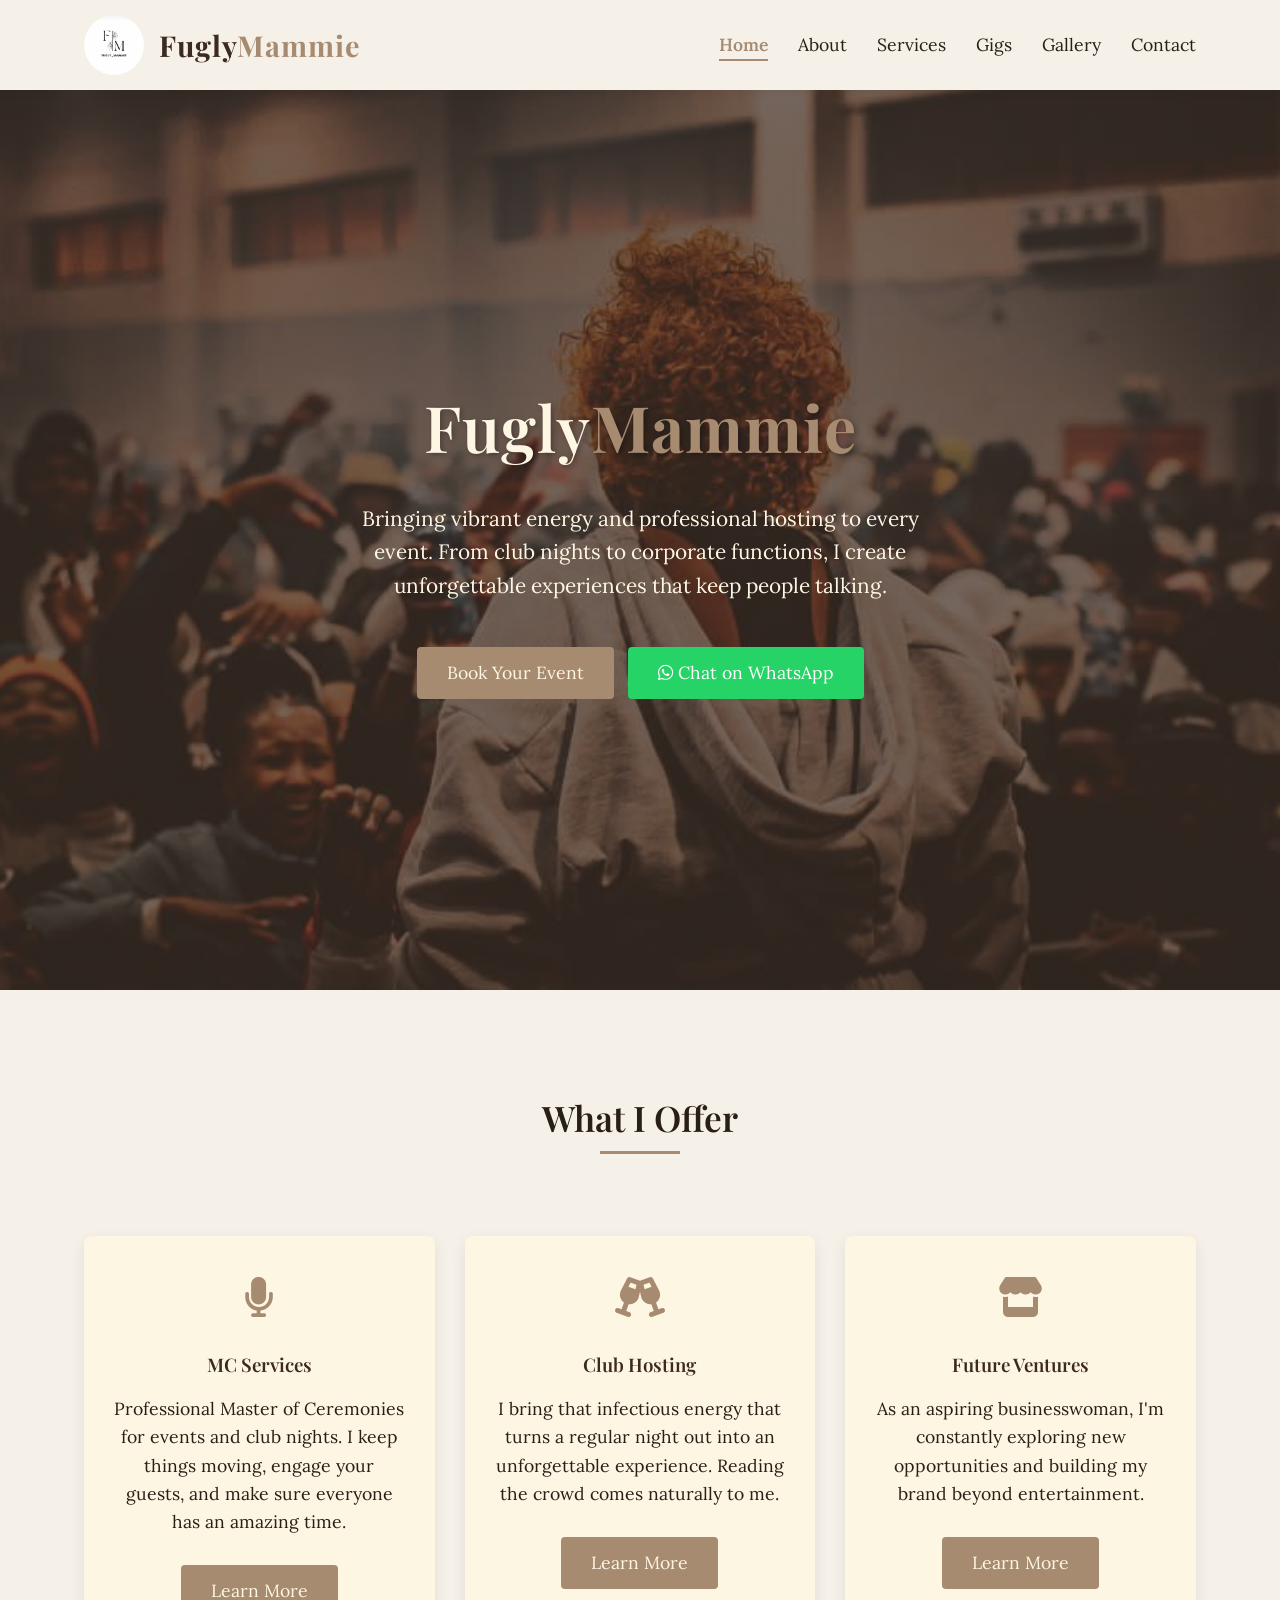
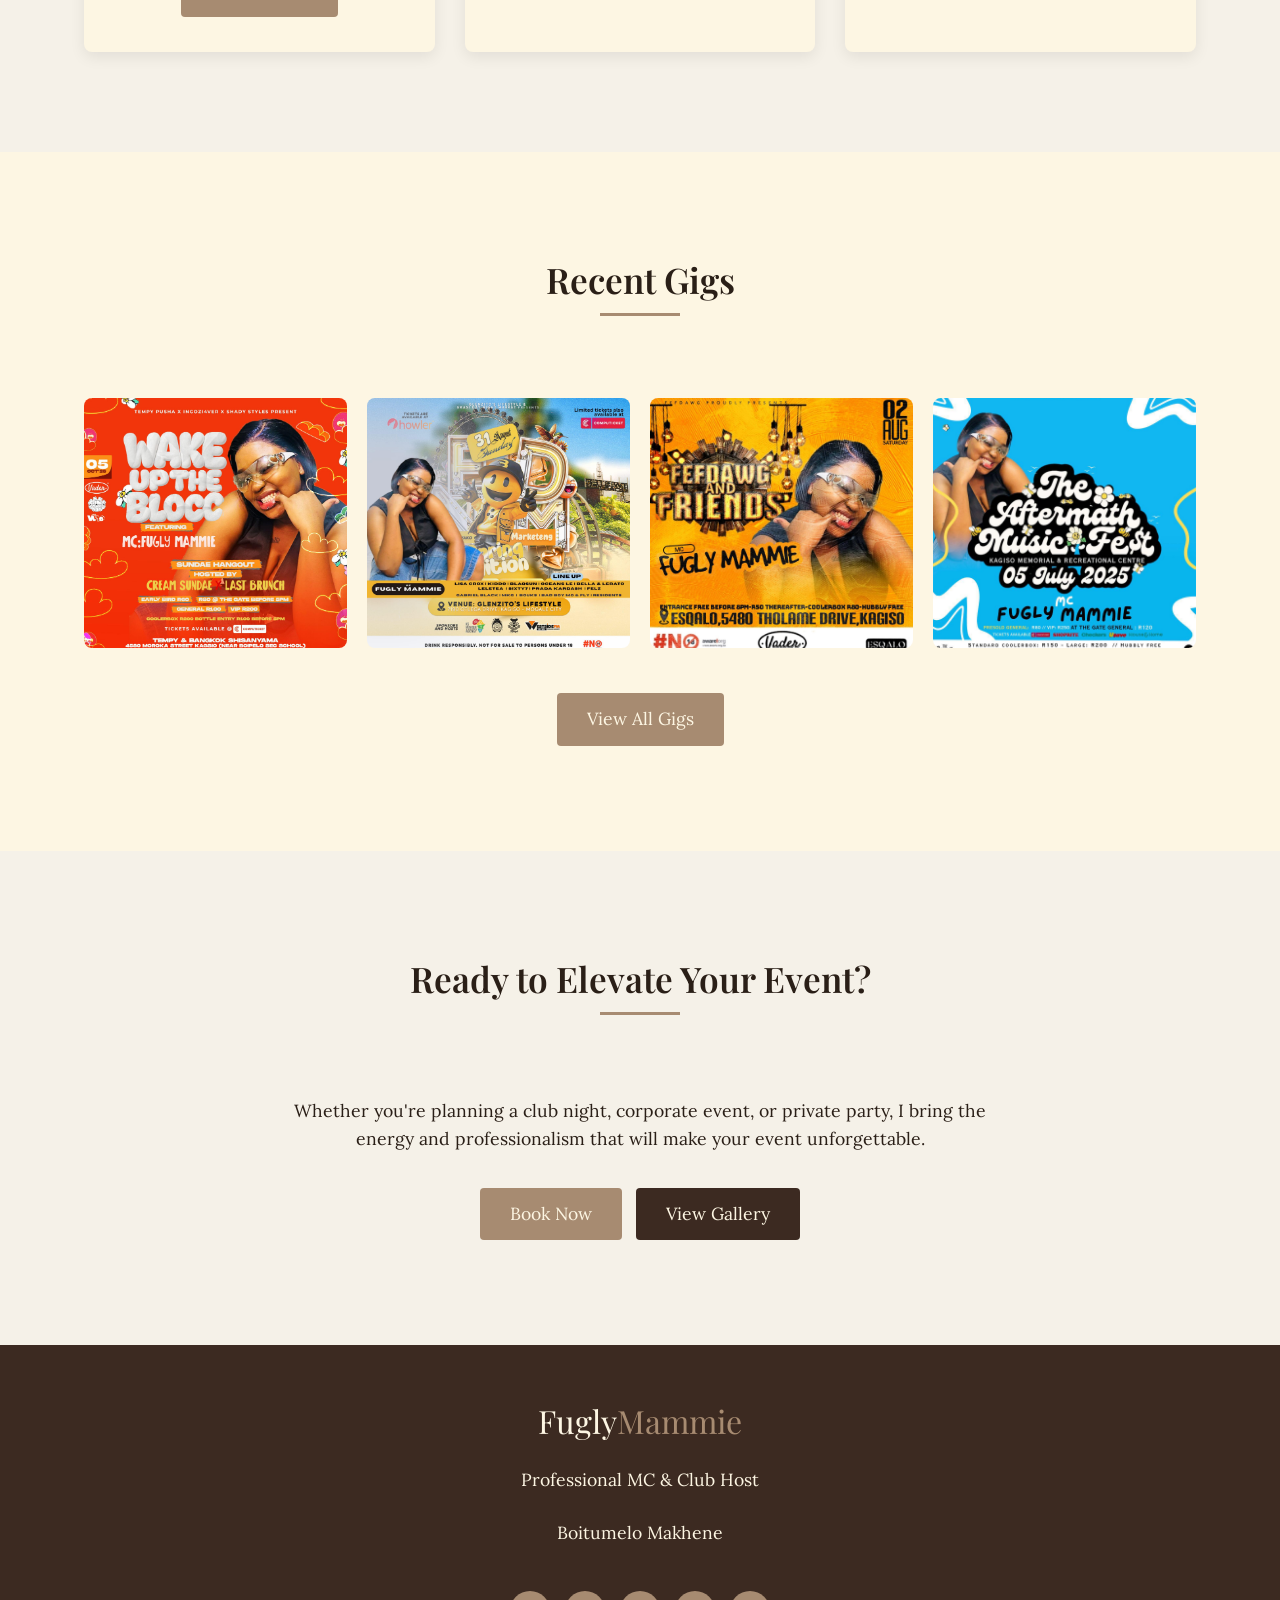
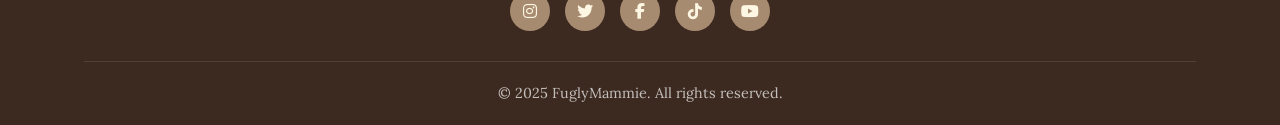
==== commit 5f4e5aac: "Add files via upload" ====
--- a/index.html
+++ b/index.html
@@ -3,12 +3,11 @@
 <head>
     <meta charset="UTF-8">
     <meta name="viewport" content="width=device-width, initial-scale=1.0">
-    <title>Boitumelo | FuglyMammie</title>
+    <title>FuglyMammie | Professional MC & Club Host</title>
     <link rel="stylesheet" href="https://cdnjs.cloudflare.com/ajax/libs/font-awesome/6.4.0/css/all.min.css">
-    <!-- Add this line for the favicon/logo in browser tab -->
     <link rel="icon" type="image/jpeg" href="WhatsApp Image 2025-11-11 at 04.16.17_1446f026.jpg">
+    <link href="https://fonts.googleapis.com/css2?family=Playfair+Display:wght@400;600;700&family=Lora:wght@400;500&display=swap" rel="stylesheet">
     <style>
-        /* Your existing CSS styles remain the same */
         /* Color Variables */
         :root {
             --beige: #F5F1E8;
@@ -19,7 +18,6 @@
             --gold: #D4AF37;
             --hero-brown: #5D4037;
         }
-
 
         /* Base Styles */
         * {
@@ -92,6 +90,7 @@
             cursor: pointer;
             transition: all 0.3s ease;
             font-family: 'Lora', serif;
+            margin: 5px;
         }
 
         .btn:hover {
@@ -175,6 +174,11 @@
             position: relative;
         }
 
+        nav a.active {
+            color: var(--taupe);
+            font-weight: 600;
+        }
+
         nav a:after {
             content: '';
             position: absolute;
@@ -186,7 +190,7 @@
             transition: width 0.3s ease;
         }
 
-        nav a:hover:after {
+        nav a:hover:after, nav a.active:after {
             width: 100%;
         }
 
@@ -231,7 +235,7 @@
         }
 
         .stage-name {
-            color: var(--hero-brown);
+            color: var(--taupe);
             font-weight: bold;
         }
 
@@ -252,60 +256,6 @@
         .section-title h2:after {
             left: 50%;
             transform: translateX(-50%);
-        }
-
-        /* About Section */
-        .about-container {
-            display: grid;
-            grid-template-columns: 1fr 2fr;
-            gap: 50px;
-            align-items: center;
-        }
-
-        .about-img {
-            border-radius: 10px;
-            overflow: hidden;
-            box-shadow: 0 10px 30px rgba(0,0,0,0.1);
-        }
-
-        .about-img img {
-            width: 100%;
-            height: auto;
-            display: block;
-            transition: transform 0.5s ease;
-        }
-
-        .about-img:hover img {
-            transform: scale(1.05);
-        }
-
-        .about-content h3 {
-            color: var(--chocolate);
-            font-size: 1.8rem;
-            margin-bottom: 1rem;
-        }
-
-        .about-highlights {
-            margin-top: 30px;
-        }
-
-        .highlight-item {
-            display: flex;
-            align-items: center;
-            margin-bottom: 15px;
-        }
-
-        .highlight-icon {
-            background-color: var(--taupe);
-            color: var(--cream);
-            width: 40px;
-            height: 40px;
-            border-radius: 50%;
-            display: flex;
-            align-items: center;
-            justify-content: center;
-            margin-right: 15px;
-            flex-shrink: 0;
         }
 
         /* Services Section */
@@ -372,149 +322,35 @@
             transform: translateY(-5px);
         }
 
-        /* Gallery Section */
-        .gallery-container {
-            display: grid;
-            grid-template-columns: repeat(auto-fill, minmax(250px, 1fr));
-            gap: 20px;
-            margin: 40px 0;
-        }
-
-        .gallery-item {
-            height: 250px;
-            border-radius: 8px;
-            overflow: hidden;
-            position: relative;
-            cursor: pointer;
-            transition: transform 0.3s ease;
-        }
-
-        .gallery-img {
-            width: 100%;
-            height: 100%;
-            object-fit: cover;
-            transition: transform 0.5s ease;
-        }
-
-        .gallery-item:hover .gallery-img {
-            transform: scale(1.1);
-        }
-
-        .gallery-item:hover {
-            transform: translateY(-5px);
-        }
-
-        /* Booking Section */
-        .booking-container {
-            display: grid;
-            grid-template-columns: 1fr 1fr;
-            gap: 50px;
-            align-items: start;
-        }
-
-        .booking-info {
-            background-color: var(--cream);
-            padding: 30px;
-            border-radius: 8px;
-            box-shadow: 0 5px 15px rgba(0,0,0,0.08);
-        }
-
-        .booking-info h3 {
-            color: var(--chocolate);
+        /* Footer */
+        footer {
+            background-color: var(--chocolate);
+            color: var(--cream);
+            padding: 50px 0 20px;
+            text-align: center;
+        }
+
+        .footer-content {
+            display: flex;
+            flex-direction: column;
+            align-items: center;
+            margin-bottom: 30px;
+        }
+
+        .footer-logo {
+            font-family: 'Playfair Display', serif;
+            font-size: 2rem;
             margin-bottom: 20px;
         }
 
-        .info-item {
-            display: flex;
-            margin-bottom: 15px;
-        }
-
-        .info-icon {
+        .footer-logo span {
             color: var(--taupe);
-            margin-right: 15px;
-            flex-shrink: 0;
-            width: 20px;
-        }
-
-        .booking-form {
-            background-color: var(--cream);
-            padding: 30px;
-            border-radius: 8px;
-            box-shadow: 0 5px 15px rgba(0,0,0,0.08);
-        }
-
-        .form-group {
-            margin-bottom: 25px;
-        }
-
-        .form-group label {
-            display: block;
-            margin-bottom: 8px;
-            font-weight: 600;
-        }
-
-        .form-control {
-            width: 100%;
-            padding: 12px 15px;
-            border: 1px solid #ddd;
-            border-radius: 4px;
-            font-family: 'Lora', serif;
-            font-size: 1rem;
-            transition: border 0.3s ease;
-        }
-
-        .form-control:focus {
-            border-color: var(--taupe);
-            outline: none;
-        }
-
-        textarea.form-control {
-            min-height: 120px;
-            resize: vertical;
-        }
-
-        /* Contact Section */
-        .contact-container {
-            display: grid;
-            grid-template-columns: 1fr 1fr;
-            gap: 50px;
-        }
-
-        .contact-info {
-            background-color: var(--cream);
-            padding: 30px;
-            border-radius: 8px;
-            box-shadow: 0 5px 15px rgba(0,0,0,0.08);
-        }
-
-        .contact-item {
-            display: flex;
-            margin-bottom: 25px;
-        }
-
-        .contact-icon {
-            background-color: var(--taupe);
-            color: var(--cream);
-            width: 50px;
-            height: 50px;
-            border-radius: 50%;
-            display: flex;
-            align-items: center;
-            justify-content: center;
-            margin-right: 20px;
-            flex-shrink: 0;
-            font-size: 1.2rem;
-        }
-
-        .contact-details h4 {
-            margin-bottom: 5px;
-            color: var(--chocolate);
         }
 
         .social-links {
             display: flex;
             gap: 15px;
-            margin-top: 30px;
+            margin-top: 20px;
         }
 
         .social-link {
@@ -534,31 +370,6 @@
             transform: translateY(-3px);
         }
 
-        /* Footer */
-        footer {
-            background-color: var(--chocolate);
-            color: var(--cream);
-            padding: 50px 0 20px;
-            text-align: center;
-        }
-
-        .footer-content {
-            display: flex;
-            flex-direction: column;
-            align-items: center;
-            margin-bottom: 30px;
-        }
-
-        .footer-logo {
-            font-family: 'Playfair Display', serif;
-            font-size: 2rem;
-            margin-bottom: 20px;
-        }
-
-        .footer-logo span {
-            color: var(--taupe);
-        }
-
         .copyright {
             border-top: 1px solid rgba(255,255,255,0.1);
             padding-top: 20px;
@@ -566,122 +377,7 @@
             color: rgba(255,255,255,0.7);
         }
 
-        /* Image Modal */
-        .modal {
-            display: none;
-            position: fixed;
-            top: 0;
-            left: 0;
-            width: 100%;
-            height: 100%;
-            background-color: rgba(0, 0, 0, 0.9);
-            z-index: 2000;
-            overflow: auto;
-            animation: fadeIn 0.3s ease;
-        }
-
-        .modal-content {
-            position: relative;
-            background-color: var(--cream);
-            margin: 5% auto;
-            padding: 20px;
-            width: 90%;
-            max-width: 800px;
-            border-radius: 10px;
-            box-shadow: 0 5px 30px rgba(0,0,0,0.3);
-            animation: slideUp 0.4s ease;
-        }
-
-        .modal-image {
-            width: 100%;
-            max-height: 500px;
-            object-fit: contain;
-            border-radius: 8px;
-            margin-bottom: 20px;
-        }
-
-        .modal-details {
-            padding: 0 10px;
-        }
-
-        .modal-details h3 {
-            color: var(--chocolate);
-            margin-bottom: 10px;
-            font-size: 1.5rem;
-        }
-
-        .modal-date {
-            color: var(--taupe);
-            font-weight: bold;
-            margin-bottom: 15px;
-            display: flex;
-            align-items: center;
-        }
-
-        .modal-date i {
-            margin-right: 8px;
-        }
-
-        .modal-description {
-            line-height: 1.6;
-            color: var(--charcoal);
-        }
-
-        .modal-photographer {
-            color: var(--taupe);
-            font-style: italic;
-            margin-top: 15px;
-            font-size: 0.9rem;
-        }
-
-        .close-modal {
-            position: absolute;
-            top: 15px;
-            right: 20px;
-            color: var(--chocolate);
-            font-size: 2rem;
-            font-weight: bold;
-            cursor: pointer;
-            transition: color 0.3s ease;
-        }
-
-        .close-modal:hover {
-            color: var(--taupe);
-        }
-
-        @keyframes fadeIn {
-            from { opacity: 0; }
-            to { opacity: 1; }
-        }
-
-        @keyframes slideUp {
-            from { 
-                opacity: 0;
-                transform: translateY(50px);
-            }
-            to { 
-                opacity: 1;
-                transform: translateY(0);
-            }
-        }
-
         /* Responsive Design */
-        @media (max-width: 992px) {
-            .about-container, .booking-container, .contact-container {
-                grid-template-columns: 1fr;
-            }
-            
-            .about-img {
-                max-width: 400px;
-                margin: 0 auto;
-            }
-
-            .modal-content {
-                width: 95%;
-                margin: 10% auto;
-            }
-        }
-
         @media (max-width: 768px) {
             h1 {
                 font-size: 2.5rem;
@@ -719,17 +415,8 @@
                 display: block;
             }
             
-            .gigs-container, .gallery-container {
+            .gigs-container {
                 grid-template-columns: repeat(auto-fill, minmax(200px, 1fr));
-            }
-
-            .modal-content {
-                padding: 15px;
-                margin: 5% auto;
-            }
-
-            .modal-image {
-                max-height: 400px;
             }
         }
 
@@ -746,22 +433,11 @@
                 grid-template-columns: 1fr;
             }
             
-            .gigs-container, .gallery-container {
+            .gigs-container {
                 grid-template-columns: 1fr 1fr;
             }
-
-            .modal-content {
-                width: 98%;
-                margin: 2% auto;
-                padding: 10px;
-            }
-
-            .modal-image {
-                max-height: 300px;
-            }
         }
     </style>
-    <link href="https://fonts.googleapis.com/css2?family=Playfair+Display:wght@400;600;700&family=Lora:wght@400;500&display=swap" rel="stylesheet">
 </head>
 <body>
     <!-- Header -->
@@ -769,7 +445,6 @@
         <div class="container header-container">
             <div class="logo-container">
                 <div class="logo-img">
-                    <!-- Add your logo image here -->
                     <img src="WhatsApp Image 2025-11-11 at 04.16.17_1446f026.jpg" alt="FuglyMammie Logo">
                 </div>
                 <div class="logo">Fugly<span>Mammie</span></div>
@@ -779,81 +454,31 @@
                     <i class="fas fa-bars"></i>
                 </div>
                 <ul>
-                    <li><a href="#home">Home</a></li>
-                    <li><a href="#about">About</a></li>
-                    <li><a href="#services">Services</a></li>
-                    <li><a href="#gigs">Gigs</a></li>
-                    <li><a href="#booking">Booking</a></li>
-                    <li><a href="#gallery">Gallery</a></li>
-                    <li><a href="#contact">Contact</a></li>
+                    <li><a href="index.html" class="active">Home</a></li>
+                    <li><a href="about.html">About</a></li>
+                    <li><a href="services.html">Services</a></li>
+                    <li><a href="gigs.html">Gigs</a></li>
+                    <li><a href="gallery.html">Gallery</a></li>
+                    <li><a href="contact.html">Contact</a></li>
                 </ul>
             </nav>
         </div>
     </header>
 
     <!-- Hero Section -->
-    <section id="home" class="hero">
+    <section class="hero">
         <div class="hero-content">
             <h1>Fugly<span class="stage-name">Mammie</span></h1>
             <p>Bringing vibrant energy and professional hosting to every event. From club nights to corporate functions, I create unforgettable experiences that keep people talking.</p>
-            <a href="#booking" class="btn">Book Your Event</a>
+            <a href="contact.html" class="btn">Book Your Event</a>
             <a href="https://wa.me/27676362605?text=Hi%20FuglyMammie,%20I'd%20like%20to%20book%20your%20services" class="btn btn-whatsapp" target="_blank">
                 <i class="fab fa-whatsapp"></i> Chat on WhatsApp
             </a>
         </div>
     </section>
 
-    <!-- About Section -->
-    <section id="about" class="page">
-        <div class="container">
-            <div class="section-title">
-                <h2>About Me</h2>
-            </div>
-            <div class="about-container">
-                <div class="about-img">
-                    <img src="about me.jpg" alt="FuglyMammie">
-                </div>
-                <div class="about-content">
-                    <h3>Boitumelo Makhene</h3>
-                    <p>Hey there! I'm Boitumelo, but you probably know me as FuglyMammie. I've been lighting up events across West Rand and beyond for years now, bringing that special energy that turns good events into unforgettable ones.</p>
-                    <p>What started as a passion for connecting with people has grown into a career path i have loved. I love reading crowds and knowing exactly what they need - whether that's hyping up a club night or keeping a corporate event flowing smoothly.</p>
-                    
-                    <div class="about-highlights">
-                        <div class="highlight-item">
-                            <div class="highlight-icon">
-                                <i class="fas fa-microphone"></i>
-                            </div>
-                            <div>
-                                <h4>Professional MC Services</h4>
-                                <p>Hosting events and club nights with energy and professionalism</p>
-                            </div>
-                        </div>
-                        <div class="highlight-item">
-                            <div class="highlight-icon">
-                                <i class="fas fa-music"></i>
-                            </div>
-                            <div>
-                                <h4>Club Host Extraordinaire</h4>
-                                <p>Creating those electric atmospheres that keep people coming back</p>
-                            </div>
-                        </div>
-                        <div class="highlight-item">
-                            <div class="highlight-icon">
-                                <i class="fas fa-store"></i>
-                            </div>
-                            <div>
-                                <h4>Aspiring Entrepreneur</h4>
-                                <p>Building my brand and exploring business opportunities</p>
-                            </div>
-                        </div>
-                    </div>
-                </div>
-            </div>
-        </div>
-    </section>
-
-    <!-- Services Section -->
-    <section id="services" class="page" style="background-color: var(--cream);">
+    <!-- Featured Services Section -->
+    <section class="page">
         <div class="container">
             <div class="section-title">
                 <h2>What I Offer</h2>
@@ -864,281 +489,66 @@
                         <i class="fas fa-microphone"></i>
                     </div>
                     <h3>MC Services</h3>
-                    <p>Professional Master of Ceremonies for events and club nights. I keep things moving, engage your guests, and make sure everyone has an amazing time with high-energy hosting.</p>
+                    <p>Professional Master of Ceremonies for events and club nights. I keep things moving, engage your guests, and make sure everyone has an amazing time.</p>
+                    <a href="services.html" class="btn">Learn More</a>
                 </div>
                 <div class="service-card">
                     <div class="service-icon">
                         <i class="fas fa-glass-cheers"></i>
                     </div>
                     <h3>Club Hosting</h3>
-                    <p>I bring that infectious energy that turns a regular night out into an unforgettable experience. Reading the crowd comes naturally to me, and I know exactly how to keep the vibe strong.</p>
+                    <p>I bring that infectious energy that turns a regular night out into an unforgettable experience. Reading the crowd comes naturally to me.</p>
+                    <a href="services.html" class="btn">Learn More</a>
                 </div>
                 <div class="service-card">
                     <div class="service-icon">
                         <i class="fas fa-store"></i>
                     </div>
                     <h3>Future Ventures</h3>
-                    <p>As an aspiring businesswoman, I'm constantly exploring new opportunities and building my brand beyond entertainment. Watch this space for exciting developments!</p>
+                    <p>As an aspiring businesswoman, I'm constantly exploring new opportunities and building my brand beyond entertainment.</p>
+                    <a href="about.html" class="btn">Learn More</a>
                 </div>
             </div>
         </div>
     </section>
 
-    <!-- Gigs Section -->
-    <section id="gigs" class="page">
+    <!-- Recent Gigs Preview -->
+    <section class="page" style="background-color: var(--cream);">
         <div class="container">
             <div class="section-title">
                 <h2>Recent Gigs</h2>
             </div>
             <div class="gigs-container">
-                <div class="gig-item" data-image="gig1.jpg" data-title="Wake Up The Bloc" data-date="October 5, 2025" data-description="S/o to Michael Phadi(Tempy) for the booking">
+                <div class="gig-item">
                     <img src="gig1.jpg" alt="Club hosting performance" class="gig-img">
                 </div>
-                <div class="gig-item" data-image="gig2.jpg" data-title="Ekasi Day/Night Market" data-date="August 31, 2025" data-description="">
+                <div class="gig-item">
                     <img src="gig2.jpg" alt="Corporate event hosting" class="gig-img">
                 </div>
-                <div class="gig-item" data-image="gig3.jpg" data-title="Fefdawd and Friends" data-date="August 2, 2025" data-description="">
+                <div class="gig-item">
                     <img src="gig3.jpg" alt="Wedding ceremony MC" class="gig-img">
                 </div>
-                <div class="gig-item" data-image="gig4.jpg" data-title="The Aftermath Music Fest" data-date="July 5, 2025" data-description="">
+                <div class="gig-item">
                     <img src="gig4.jpg" alt="Private party entertainment" class="gig-img">
                 </div>
-                <div class="gig-item" data-image="gig5.jpg" data-title="Singles And Situations Party" data-date="February 14, 2025" data-description="">
-                    <img src="gig5.jpg" alt="Product launch event" class="gig-img">
-                </div>
-                <div class="gig-item" data-image="gig6.jpg" data-title="Gravity Lifestyle New Year" data-date="December 31, 2024" data-description="">
-                    <img src="gig6.jpg" alt="Festival hosting" class="gig-img">
-                </div>
-                <div class="gig-item" data-image="gig7.jpg" data-title="Made In Mogale Festival" data-date="December 16, 2024" data-description="">
-                    <img src="gig7.jpg" alt="Award ceremony" class="gig-img">
-                </div>
-                <div class="gig-item" data-image="gig8.jpg" data-title="Team Noreng" data-date="December 7, 2024" data-description="">
-                    <img src="gig8.jpg" alt="Charity event" class="gig-img">
-                </div>
-                <div class="gig-item" data-image="gig9.jpg" data-title="Gravity" data-date="October 19, 2024" data-description="">
-                    <img src="gig9.jpg" alt="Corporate gala" class="gig-img">
-                </div>
-                <div class="gig-item" data-image="gig10.jpg" data-title="Vader Fridays" data-date="June 28, 2024" data-description="">
-                    <img src="gig10.jpg" alt="Nightclub performance" class="gig-img">
-                </div>
+            </div>
+            <div style="text-align: center; margin-top: 40px;">
+                <a href="gigs.html" class="btn">View All Gigs</a>
             </div>
         </div>
     </section>
 
-    <!-- Booking Section -->
-    <section id="booking" class="page" style="background-color: var(--cream);">
+    <!-- Call to Action -->
+    <section class="page">
         <div class="container">
             <div class="section-title">
-                <h2>Let's Work Together</h2>
-            </div>
-            <div class="booking-container">
-                <div class="booking-info">
-                    <h3>How It Works</h3>
-                    <div class="info-item">
-                        <div class="info-icon">
-                            <i class="fas fa-check-circle"></i>
-                        </div>
-                        <div>
-                            <h4>Availability</h4>
-                            <p>My calendar fills up quickly, especially for weekend events. The sooner you reach out, the better chance we have of making your date work.</p>
-                        </div>
-                    </div>
-                    <div class="info-item">
-                        <div class="info-icon">
-                            <i class="fas fa-money-bill-wave"></i>
-                        </div>
-                        <div>
-                            <h4>Pricing</h4>
-                            <p>Every event is unique, so I create custom quotes based on your specific needs, duration, and requirements.</p>
-                        </div>
-                    </div>
-                    <div class="info-item">
-                        <div class="info-icon">
-                            <i class="fas fa-map-marker-alt"></i>
-                        </div>
-                        <div>
-                            <h4>Location</h4>
-                            <p>Based in KAGISO but available nationwide.</p>
-                        </div>
-                    </div>
-                    <div class="info-item">
-                        <div class="info-icon">
-                            <i class="fas fa-clock"></i>
-                        </div>
-                        <div>
-                            <h4>Response Time</h4>
-                            <p>I try to get back to all inquiries within 24 hours - I know how important timely communication is when planning events.</p>
-                        </div>
-                    </div>
-                </div>
-                <div class="booking-form">
-                    <h3>Send Me Your Event Details</h3>
-                    <form id="bookingForm">
-                        <div class="form-group">
-                            <label for="name">Your Name</label>
-                            <input type="text" id="name" class="form-control" required>
-                        </div>
-                        <div class="form-group">
-                            <label for="email">Email Address</label>
-                            <input type="email" id="email" class="form-control" required>
-                        </div>
-                        <div class="form-group">
-                            <label for="phone">Phone Number</label>
-                            <input type="tel" id="phone" class="form-control" required>
-                        </div>
-                        <div class="form-group">
-                            <label for="service-type">What Do You Need?</label>
-                            <select id="service-type" class="form-control" required>
-                                <option value="">Select Service</option>
-                                <option value="mc">MC Services</option>
-                                <option value="club">Club Hosting</option>
-                                <option value="other">Something Else</option>
-                            </select>
-                        </div>
-                        <div class="form-group">
-                            <label for="event-date">When's Your Event?</label>
-                            <input type="date" id="event-date" class="form-control" required>
-                        </div>
-                        <div class="form-group">
-                            <label for="message">Tell Me About Your Event</label>
-                            <textarea id="message" class="form-control" placeholder="What's the vibe? How many guests? Any special requirements?"></textarea>
-                        </div>
-                        <button type="submit" class="btn">Send My Details</button>
-                    </form>
-                </div>
-            </div>
-        </div>
-    </section>
-
-    <!-- Gallery Section -->
-    <section id="gallery" class="page">
-        <div class="container">
-            <div class="section-title">
-                <h2>Gallery</h2>
-            </div>
-            <div class="gallery-container">
-                <div class="gallery-item" data-image="image1.jpg" data-title="Professional Headshot" data-photographer="Visualmafia.jpeg">
-                    <img src="image1.jpg" alt="Professional headshot" class="gallery-img">
-                </div>
-                <div class="gallery-item" data-image="image2.jpg" data-title="Event Preparation" data-photographer="Visualmafia.jpeg">
-                    <img src="image2.jpg" alt="Event preparation" class="gallery-img">
-                </div>
-                <div class="gallery-item" data-image="image3.jpg" data-title="On Stage Performance" data-photographer="Visualmafia.jpeg">
-                    <img src="image3.jpg" alt="On stage performance" class="gallery-img">
-                </div>
-                <div class="gallery-item" data-image="image4.jpg" data-title="Crowd Engagement" data-photographer="Visualmafia.jpeg">
-                    <img src="image4.jpg" alt="Crowd engagement" class="gallery-img">
-                </div>
-                <div class="gallery-item" data-image="image5.jpg" data-title="Backstage Moments" data-photographer="Visualmafia.jpeg">
-                    <img src="image5.jpg" alt="Backstage moments" class="gallery-img">
-                </div>
-                <div class="gallery-item" data-image="image6.jpg" data-title="Professional Setup" data-photographer="Visualmafia.jpeg">
-                    <img src="image6.jpg" alt="Professional setup" class="gallery-img">
-                </div>
-                <div class="gallery-item" data-image="image7.jpg" data-title="Event Coordination" data-photographer="Visualmafia.jpeg">
-                    <img src="image7.jpg" alt="Event coordination" class="gallery-img">
-                </div>
-                <div class="gallery-item" data-image="image8.jpg" data-title="Client Interaction" data-photographer="Visualmafia.jpeg">
-                    <img src="image8.jpg" alt="Client interaction" class="gallery-img">
-                </div>
-                <div class="gallery-item" data-image="image9.jpg" data-title="Performance Highlights" data-photographer="Visualmafia.jpeg">
-                    <img src="image9.jpg" alt="Performance highlights" class="gallery-img">
-                </div>
-                <div class="gallery-item" data-image="image10.jpg" data-title="Professional Portfolio" data-photographer="Visualmafia.jpeg">
-                    <img src="image10.jpg" alt="Professional portfolio" class="gallery-img">
-                </div>
-            </div>
-        </div>
-    </section>
-
-    <!-- Contact Section -->
-    <section id="contact" class="page" style="background-color: var(--cream);">
-        <div class="container">
-            <div class="section-title">
-                <h2>Get In Touch</h2>
-            </div>
-            <div class="contact-container">
-                <div class="contact-info">
-                    <h3>Let's Chat</h3>
-                    <p>Whether you're planning an event, interested in my services, or just want to connect, I'd love to hear from you. Here's how you can reach me:</p>
-                    
-                    <div class="contact-item">
-                        <div class="contact-icon">
-                            <i class="fab fa-whatsapp"></i>
-                        </div>
-                        <div class="contact-details">
-                            <h4>WhatsApp</h4>
-                            <p>+27 67 636 2605</p>
-                            <a href="https://wa.me/27676362605?text=Hi%20FuglyMammie,%20I'd%20like%20to%20inquire%20about%20your%20services" class="btn btn-whatsapp" target="_blank">
-                                <i class="fab fa-whatsapp"></i> Message Me
-                            </a>
-                        </div>
-                    </div>
-                    
-                    <div class="contact-item">
-                        <div class="contact-icon">
-                            <i class="fas fa-envelope"></i>
-                        </div>
-                        <div class="contact-details">
-                            <h4>Email</h4>
-                            <p>boitumeloangela814@gmail.com</p>
-                        </div>
-                    </div>
-                    
-                    <div class="contact-item">
-                        <div class="contact-icon">
-                            <i class="fas fa-phone"></i>
-                        </div>
-                        <div class="contact-details">
-                            <h4>Call</h4>
-                            <p>+27 67 636 2605</p>
-                        </div>
-                    </div>
-                    
-                    <div class="social-links">
-                        <a href="#" class="social-link">
-                            <i class="fab fa-instagram"></i>
-                        </a>
-                        <a href="#" class="social-link">
-                            <i class="fab fa-twitter"></i>
-                        </a>
-                        <a href="#" class="social-link">
-                            <i class="fab fa-facebook-f"></i>
-                        </a>
-                        <a href="#" class="social-link">
-                            <i class="fab fa-tiktok"></i>
-                        </a>
-                        <a href="#" class="social-link">
-                            <i class="fab fa-youtube"></i>
-                        </a>
-                    </div>
-                </div>
-                
-                <div class="booking-form">
-                    <h3>Quick Question?</h3>
-                    <form id="contactForm">
-                        <div class="form-group">
-                            <label for="contact-name">Your Name</label>
-                            <input type="text" id="contact-name" class="form-control" required>
-                        </div>
-                        <div class="form-group">
-                            <label for="contact-email">Email Address</label>
-                            <input type="email" id="contact-email" class="form-control" required>
-                        </div>
-                        <div class="form-group">
-                            <label for="inquiry-type">What's This About?</label>
-                            <select id="inquiry-type" class="form-control" required>
-                                <option value="">Select Inquiry Type</option>
-                                <option value="booking">Event Booking</option>
-                                <option value="other">Just Saying Hi</option>
-                            </select>
-                        </div>
-                        <div class="form-group">
-                            <label for="contact-message">Your Message</label>
-                            <textarea id="contact-message" class="form-control" placeholder="What's on your mind?..." required></textarea>
-                        </div>
-                        <button type="submit" class="btn">Send Message</button>
-                    </form>
+                <h2>Ready to Elevate Your Event?</h2>
+            </div>
+            <div style="text-align: center; max-width: 700px; margin: 0 auto;">
+                <p>Whether you're planning a club night, corporate event, or private party, I bring the energy and professionalism that will make your event unforgettable.</p>
+                <div style="margin-top: 30px;">
+                    <a href="contact.html" class="btn">Book Now</a>
+                    <a href="gallery.html" class="btn" style="background-color: var(--chocolate);">View Gallery</a>
                 </div>
             </div>
         </div>
@@ -1175,20 +585,6 @@
         </div>
     </footer>
 
-    <!-- Image Modal -->
-    <div id="imageModal" class="modal">
-        <div class="modal-content">
-            <span class="close-modal">&times;</span>
-            <img id="modalImage" class="modal-image" src="" alt="">
-            <div class="modal-details">
-                <h3 id="modalTitle"></h3>
-                <div id="modalDate" class="modal-date"></div>
-                <p id="modalDescription" class="modal-description"></p>
-                <div id="modalPhotographer" class="modal-photographer"></div>
-            </div>
-        </div>
-    </div>
-
     <script>
         // Mobile menu functionality
         document.addEventListener('DOMContentLoaded', function() {
@@ -1197,50 +593,6 @@
             
             mobileMenu.addEventListener('click', function() {
                 navUl.classList.toggle('active');
-            });
-            
-            // Smooth scrolling for navigation links
-            document.querySelectorAll('nav a').forEach(anchor => {
-                anchor.addEventListener('click', function(e) {
-                    e.preventDefault();
-                    
-                    const targetId = this.getAttribute('href');
-                    if (targetId === '#home') {
-                        window.scrollTo({
-                            top: 0,
-                            behavior: 'smooth'
-                        });
-                    } else {
-                        const targetElement = document.querySelector(targetId);
-                        if (targetElement) {
-                            window.scrollTo({
-                                top: targetElement.offsetTop - 80,
-                                behavior: 'smooth'
-                            });
-                        }
-                    }
-                    
-                    // Close mobile menu after clicking a link
-                    if (window.innerWidth <= 768) {
-                        navUl.classList.remove('active');
-                    }
-                });
-            });
-            
-            // Form submission handling
-            const bookingForm = document.getElementById('bookingForm');
-            const contactForm = document.getElementById('contactForm');
-            
-            bookingForm.addEventListener('submit', function(e) {
-                e.preventDefault();
-                alert('Thanks for reaching out! I\'ll get back to you within 24 hours to discuss your event.');
-                bookingForm.reset();
-            });
-            
-            contactForm.addEventListener('submit', function(e) {
-                e.preventDefault();
-                alert('Thanks for your message! I\'ll respond as soon as I can.');
-                contactForm.reset();
             });
             
             // Close mobile menu when clicking outside
@@ -1249,79 +601,7 @@
                     navUl.classList.remove('active');
                 }
             });
-
-            // Image Modal functionality
-            const modal = document.getElementById('imageModal');
-            const modalImage = document.getElementById('modalImage');
-            const modalTitle = document.getElementById('modalTitle');
-            const modalDate = document.getElementById('modalDate');
-            const modalDescription = document.getElementById('modalDescription');
-            const modalPhotographer = document.getElementById('modalPhotographer');
-            const closeModal = document.querySelector('.close-modal');
-
-            // Add click event to all gig and gallery items
-            document.querySelectorAll('.gig-item, .gallery-item').forEach(item => {
-                item.addEventListener('click', function() {
-                    const imageSrc = this.getAttribute('data-image');
-                    const title = this.getAttribute('data-title');
-                    const date = this.getAttribute('data-date');
-                    const description = this.getAttribute('data-description');
-                    const photographer = this.getAttribute('data-photographer');
-                    
-                    modalImage.src = imageSrc;
-                    modalTitle.textContent = title;
-                    
-                    // Handle date display
-                    if (date) {
-                        modalDate.innerHTML = `<i class="fas fa-calendar-alt"></i><span>${date}</span>`;
-                        modalDate.style.display = 'flex';
-                    } else {
-                        modalDate.style.display = 'none';
-                    }
-                    
-                    // Handle description display
-                    if (description) {
-                        modalDescription.textContent = description;
-                        modalDescription.style.display = 'block';
-                    } else {
-                        modalDescription.style.display = 'none';
-                    }
-                    
-                    // Handle photographer credit
-                    if (photographer) {
-                        modalPhotographer.textContent = `Photo by: ${photographer}`;
-                        modalPhotographer.style.display = 'block';
-                    } else {
-                        modalPhotographer.style.display = 'none';
-                    }
-                    
-                    modal.style.display = 'block';
-                    document.body.style.overflow = 'hidden'; // Prevent scrolling
-                });
-            });
-
-            // Close modal when clicking the X
-            closeModal.addEventListener('click', function() {
-                modal.style.display = 'none';
-                document.body.style.overflow = 'auto'; // Re-enable scrolling
-            });
-
-            // Close modal when clicking outside the content
-            window.addEventListener('click', function(e) {
-                if (e.target === modal) {
-                    modal.style.display = 'none';
-                    document.body.style.overflow = 'auto'; // Re-enable scrolling
-                }
-            });
-
-            // Close modal with Escape key
-            document.addEventListener('keydown', function(e) {
-                if (e.key === 'Escape' && modal.style.display === 'block') {
-                    modal.style.display = 'none';
-                    document.body.style.overflow = 'auto'; // Re-enable scrolling
-                }
-            });
         });
     </script>
 </body>
-</html>
+</html>
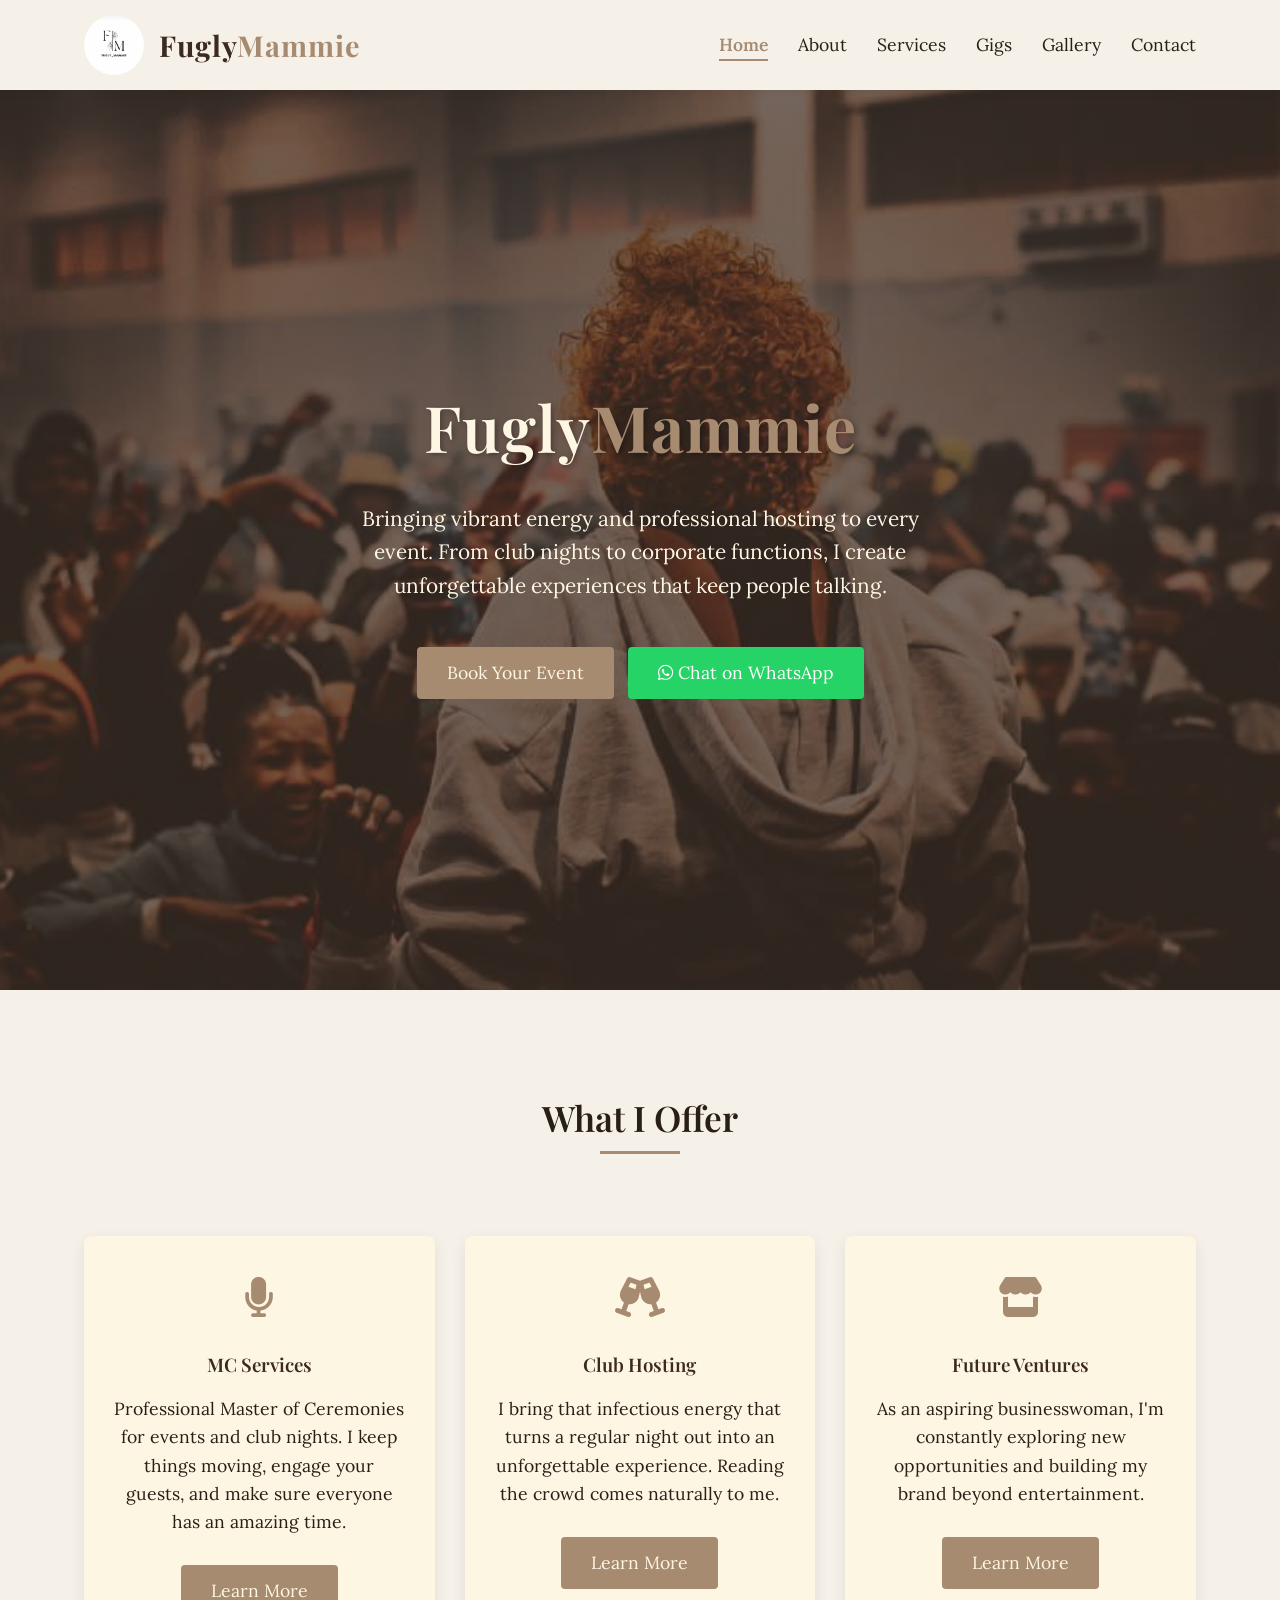
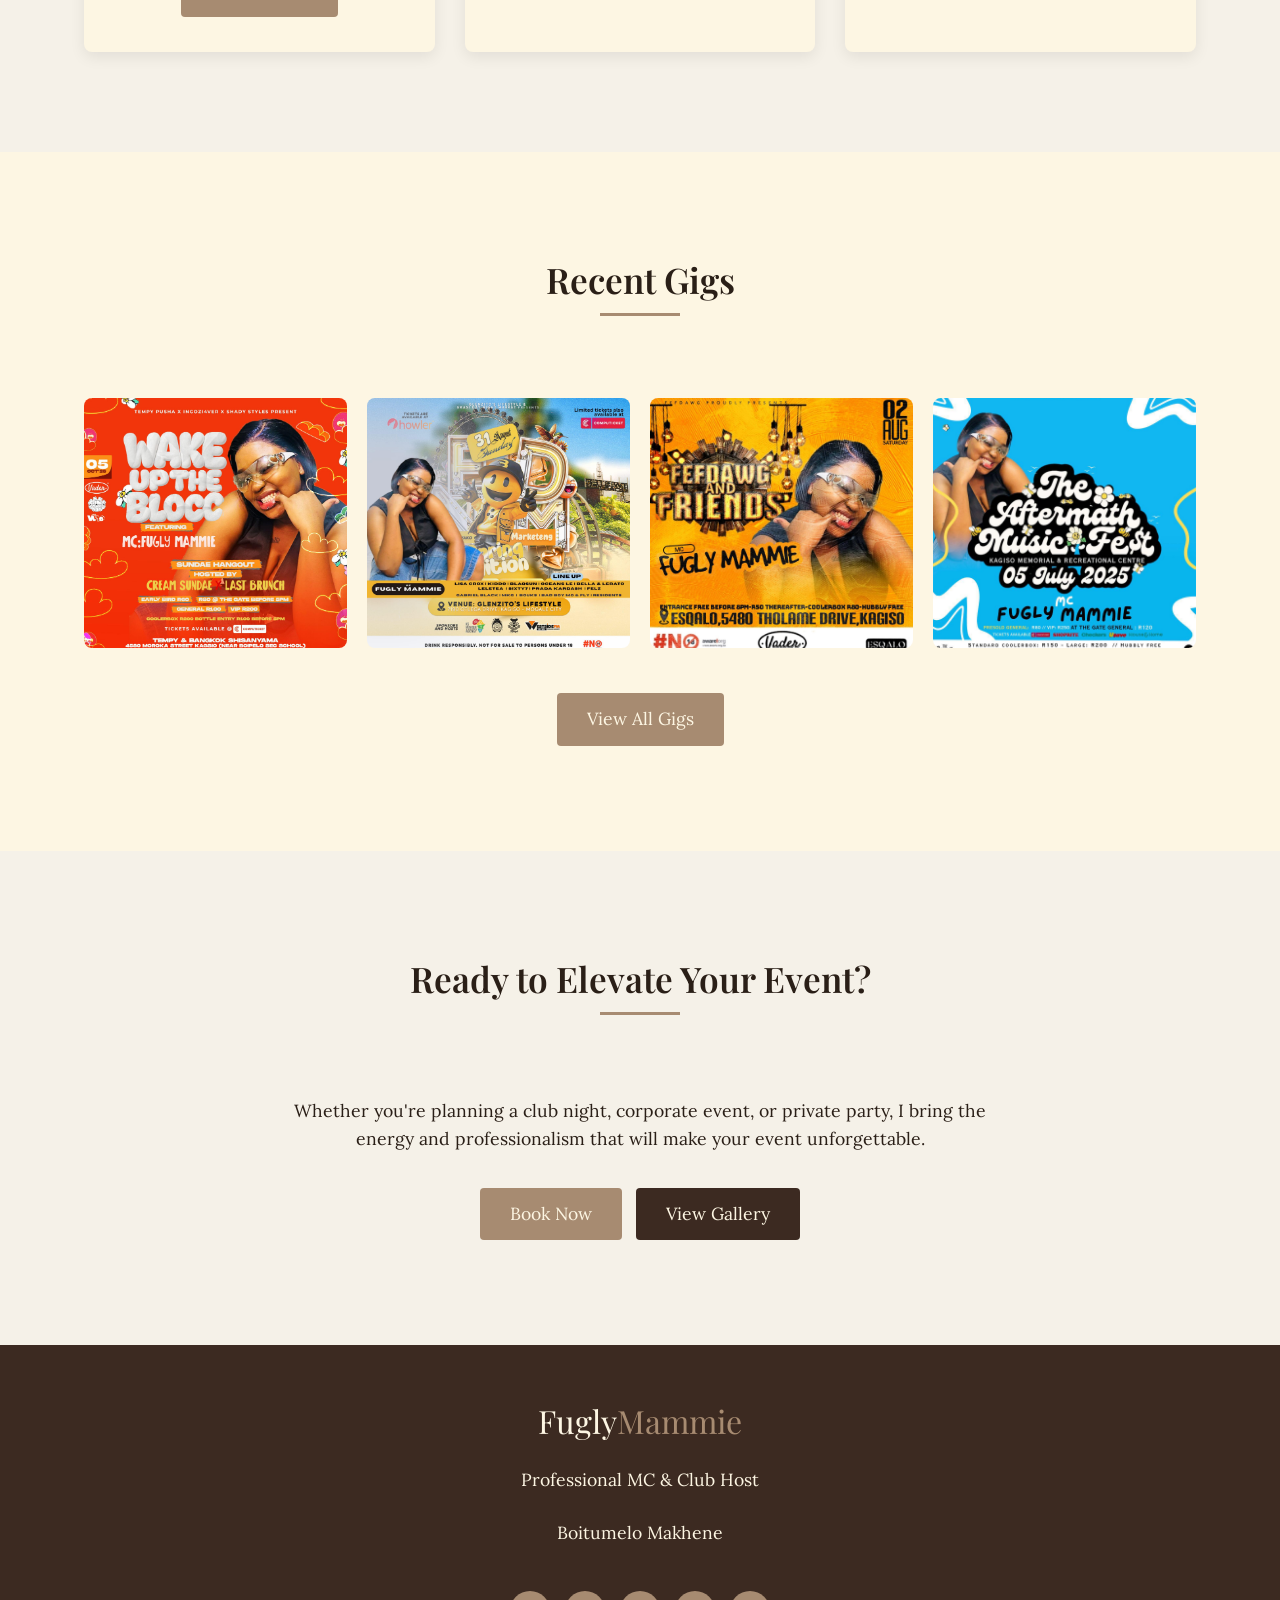
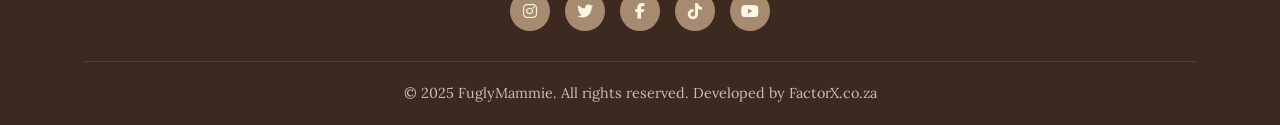
==== commit 3d58f9db: "Fix HTML structure and update content" ====
--- a/index.html
+++ b/index.html
@@ -580,7 +580,7 @@
                 </div>
             </div>
             <div class="copyright">
-                &copy; 2025 FuglyMammie. All rights reserved.
+                &copy; 2025 FuglyMammie. All rights reserved. Developed by  <a href="https://factorx.co.za" target="_blank">FactorX.co.za</a
             </div>
         </div>
     </footer>
@@ -604,4 +604,5 @@
         });
     </script>
 </body>
-</html>+
+</html>
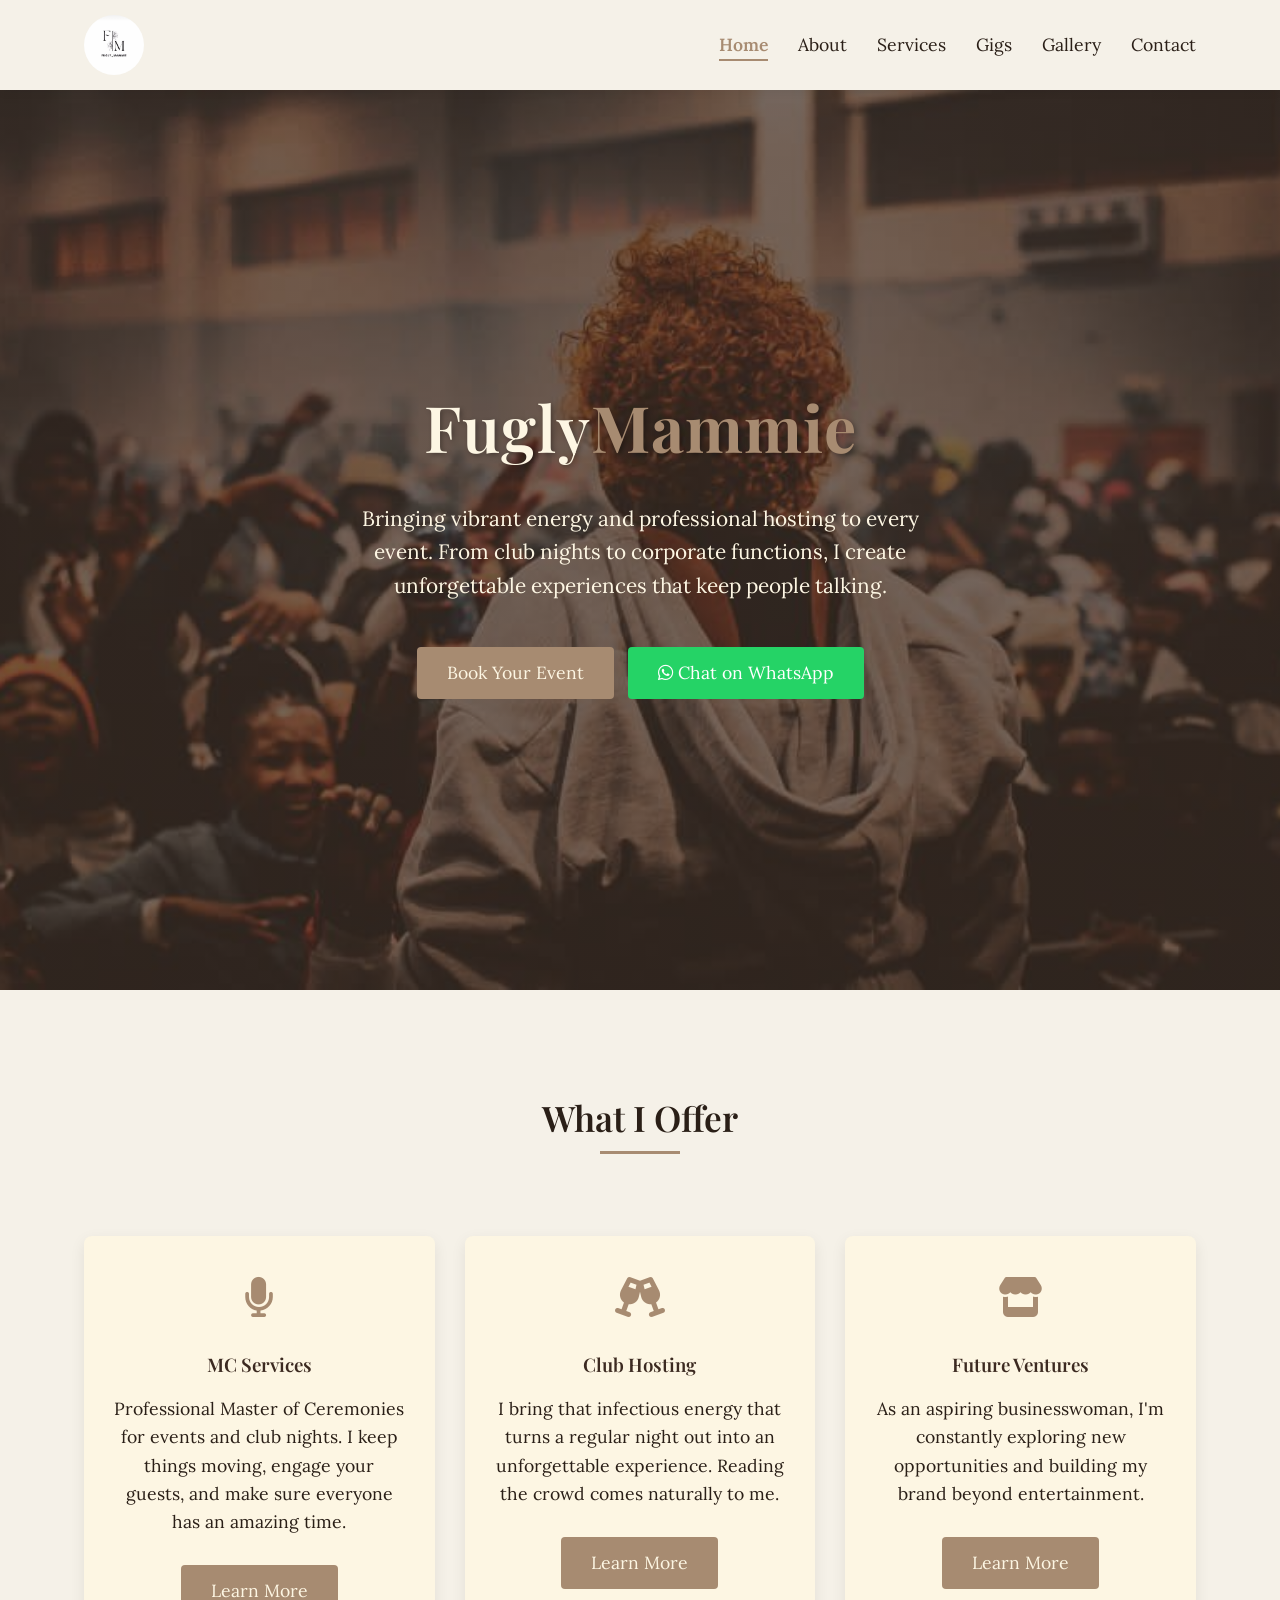
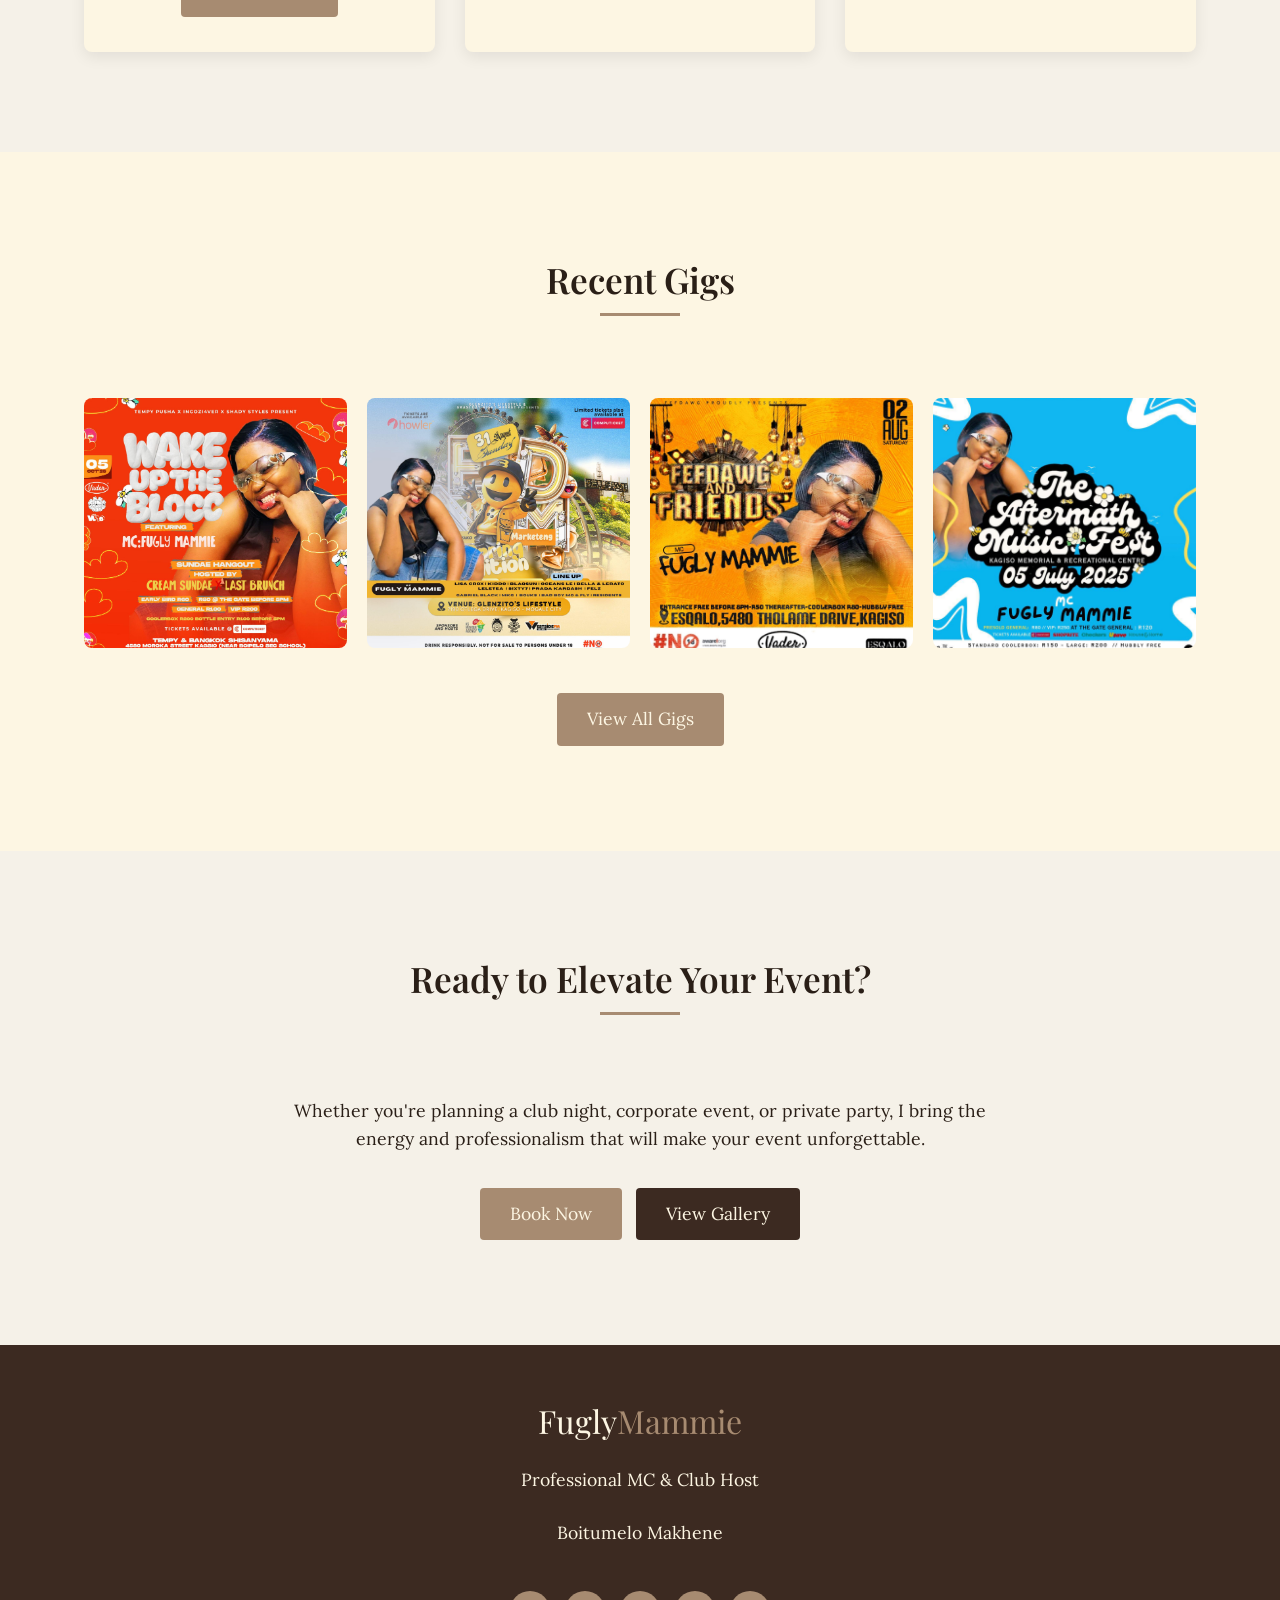
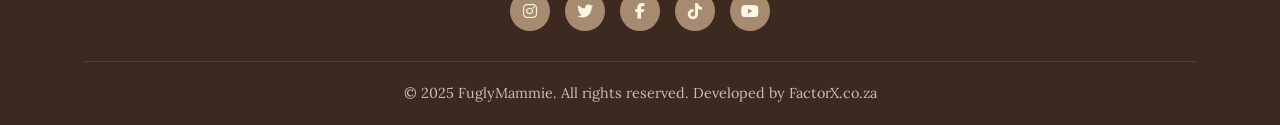
==== commit 8fd35bc5: "Fix HTML encoding issues in index.html" ====
--- a/index.html
+++ b/index.html
@@ -447,7 +447,7 @@
                 <div class="logo-img">
                     <img src="WhatsApp Image 2025-11-11 at 04.16.17_1446f026.jpg" alt="FuglyMammie Logo">
                 </div>
-                <div class="logo">Fugly<span>Mammie</span></div>
+                <div class="logo"><span></span></div>
             </div>
             <nav>
                 <div class="mobile-menu">
@@ -606,3 +606,4 @@
 </body>
 
 </html>
+
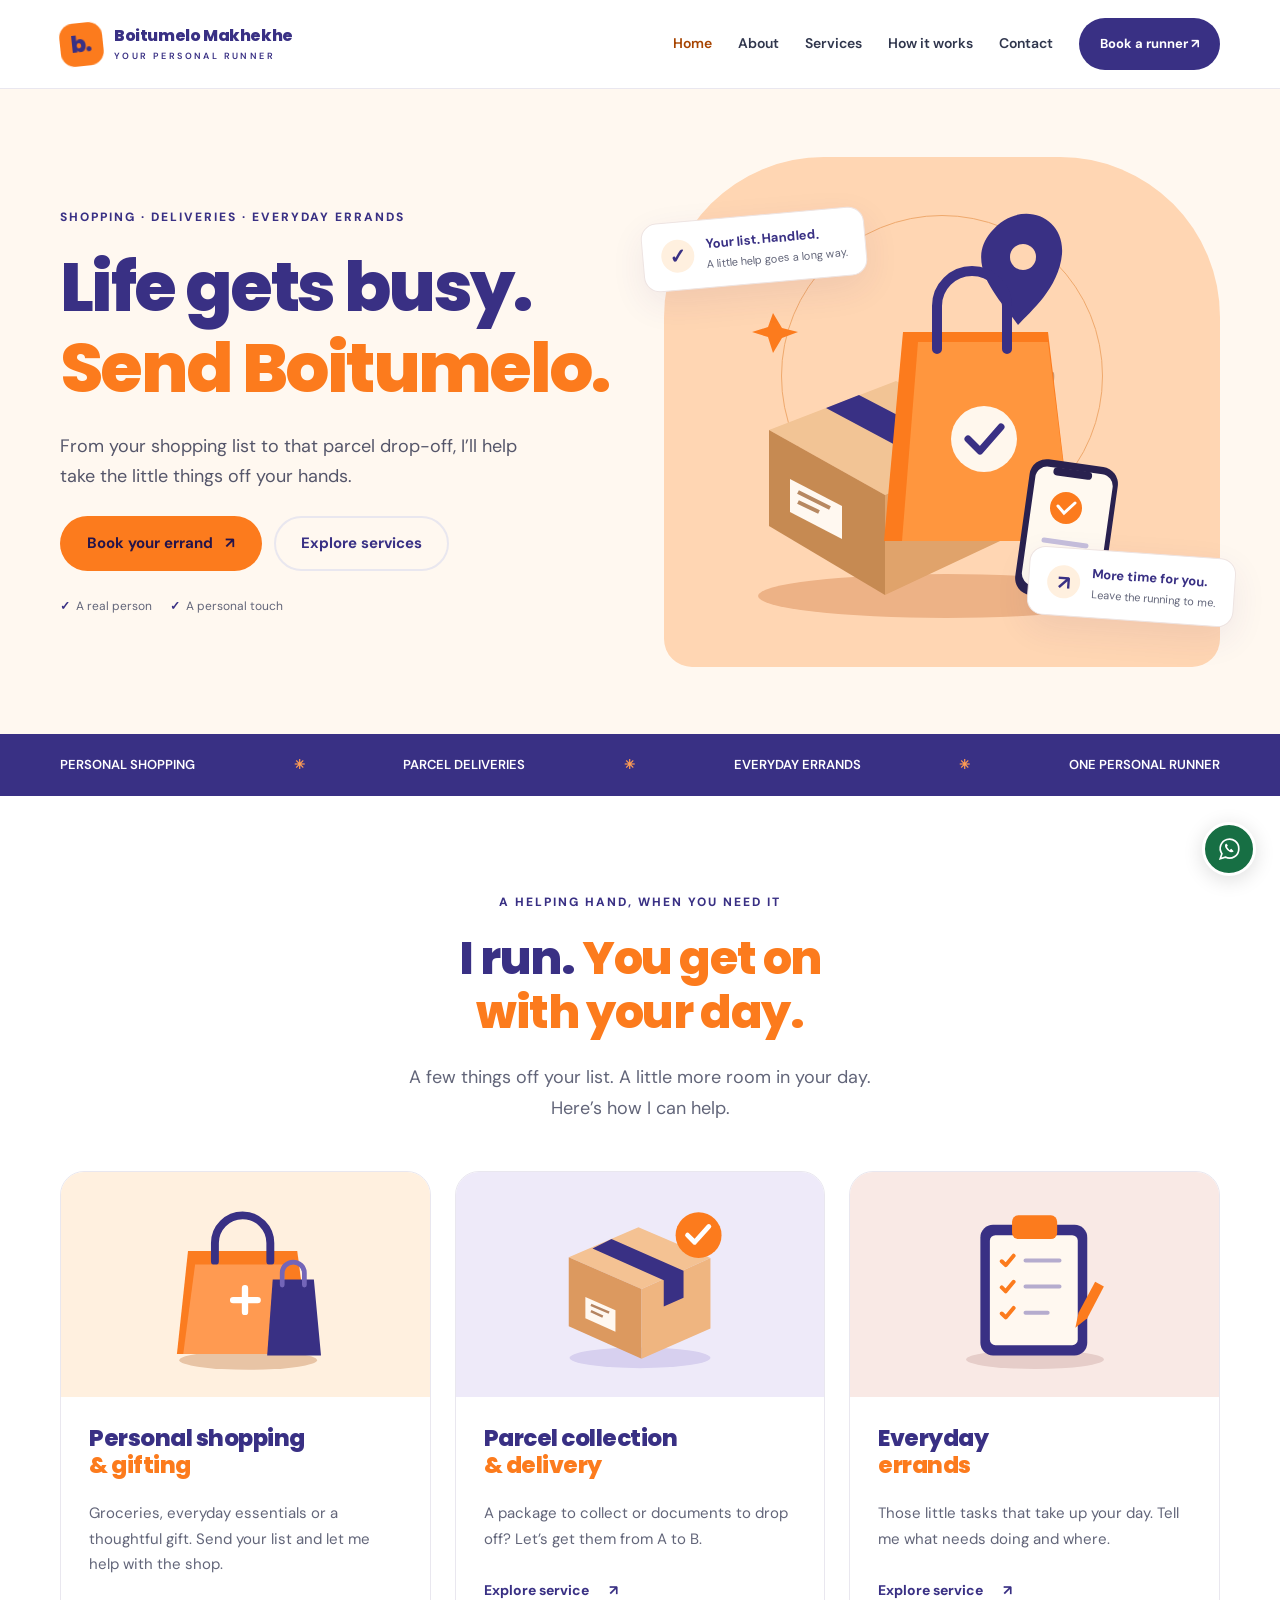
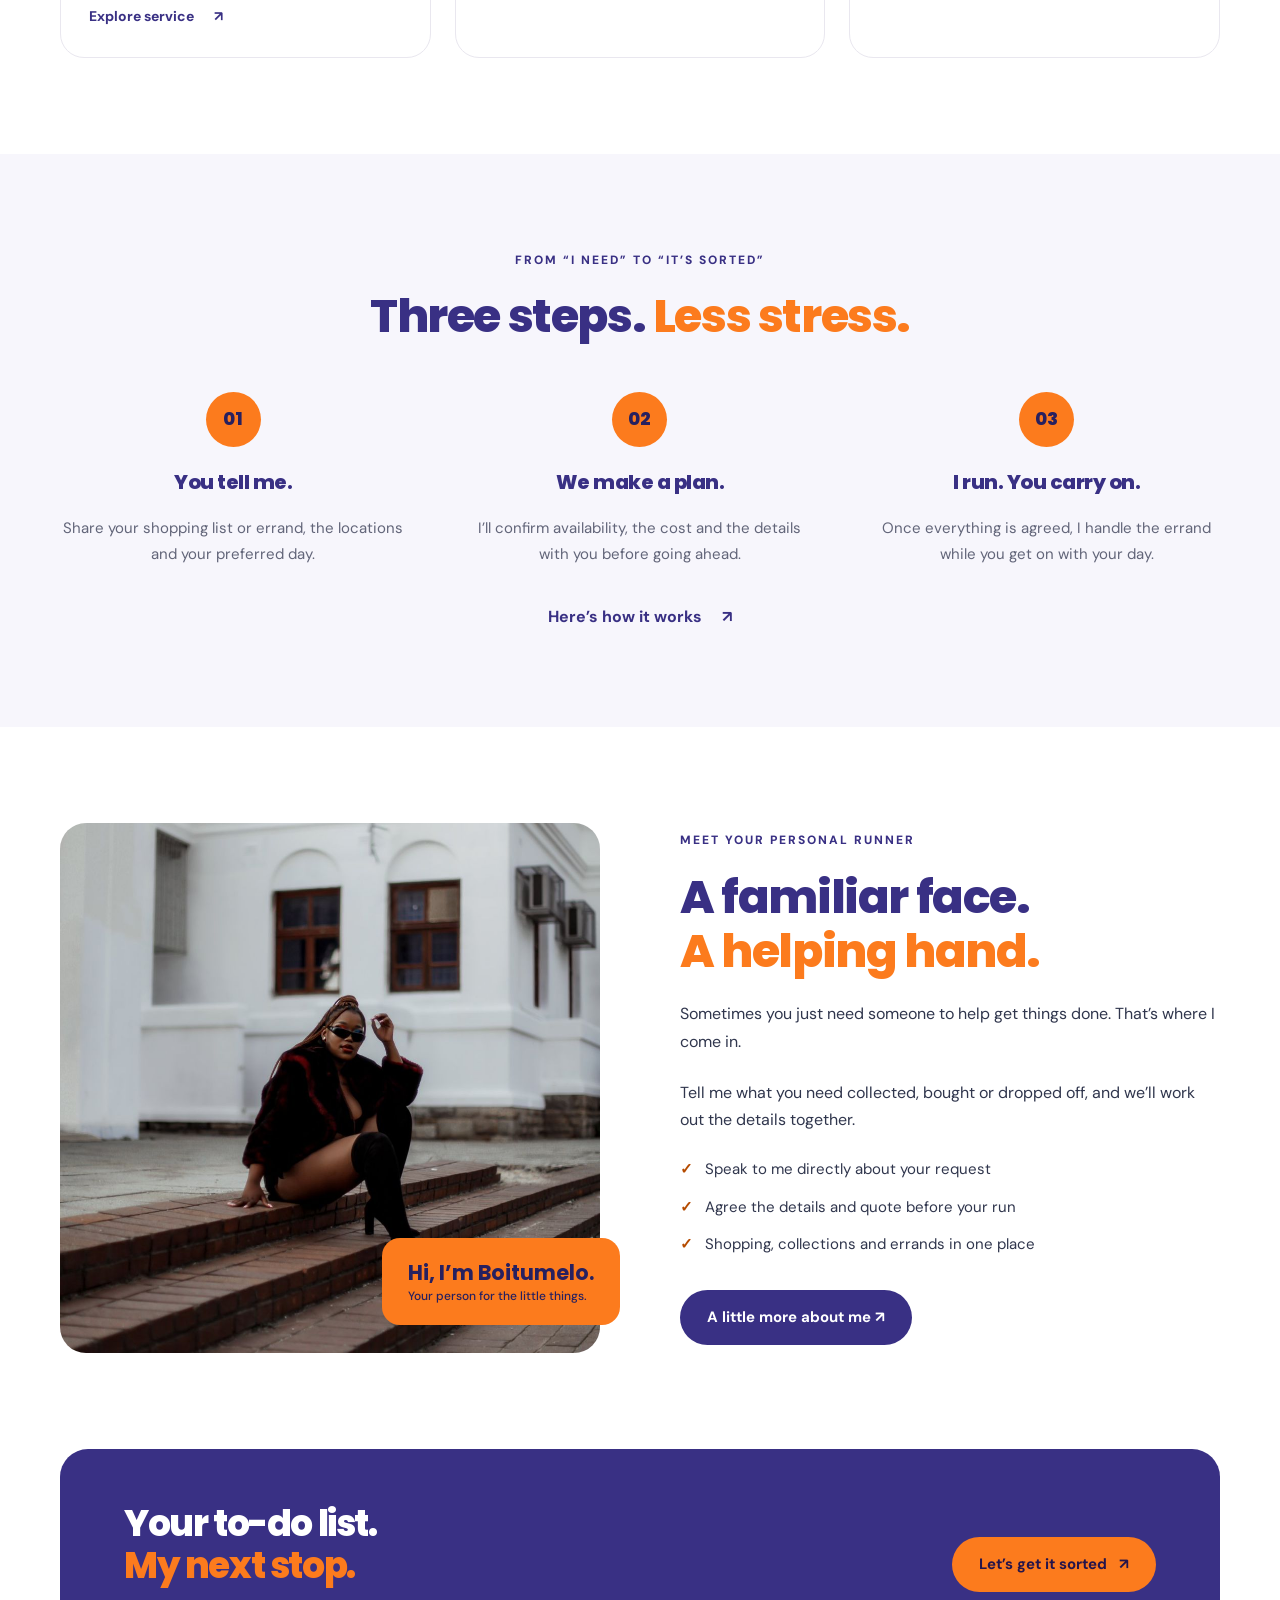
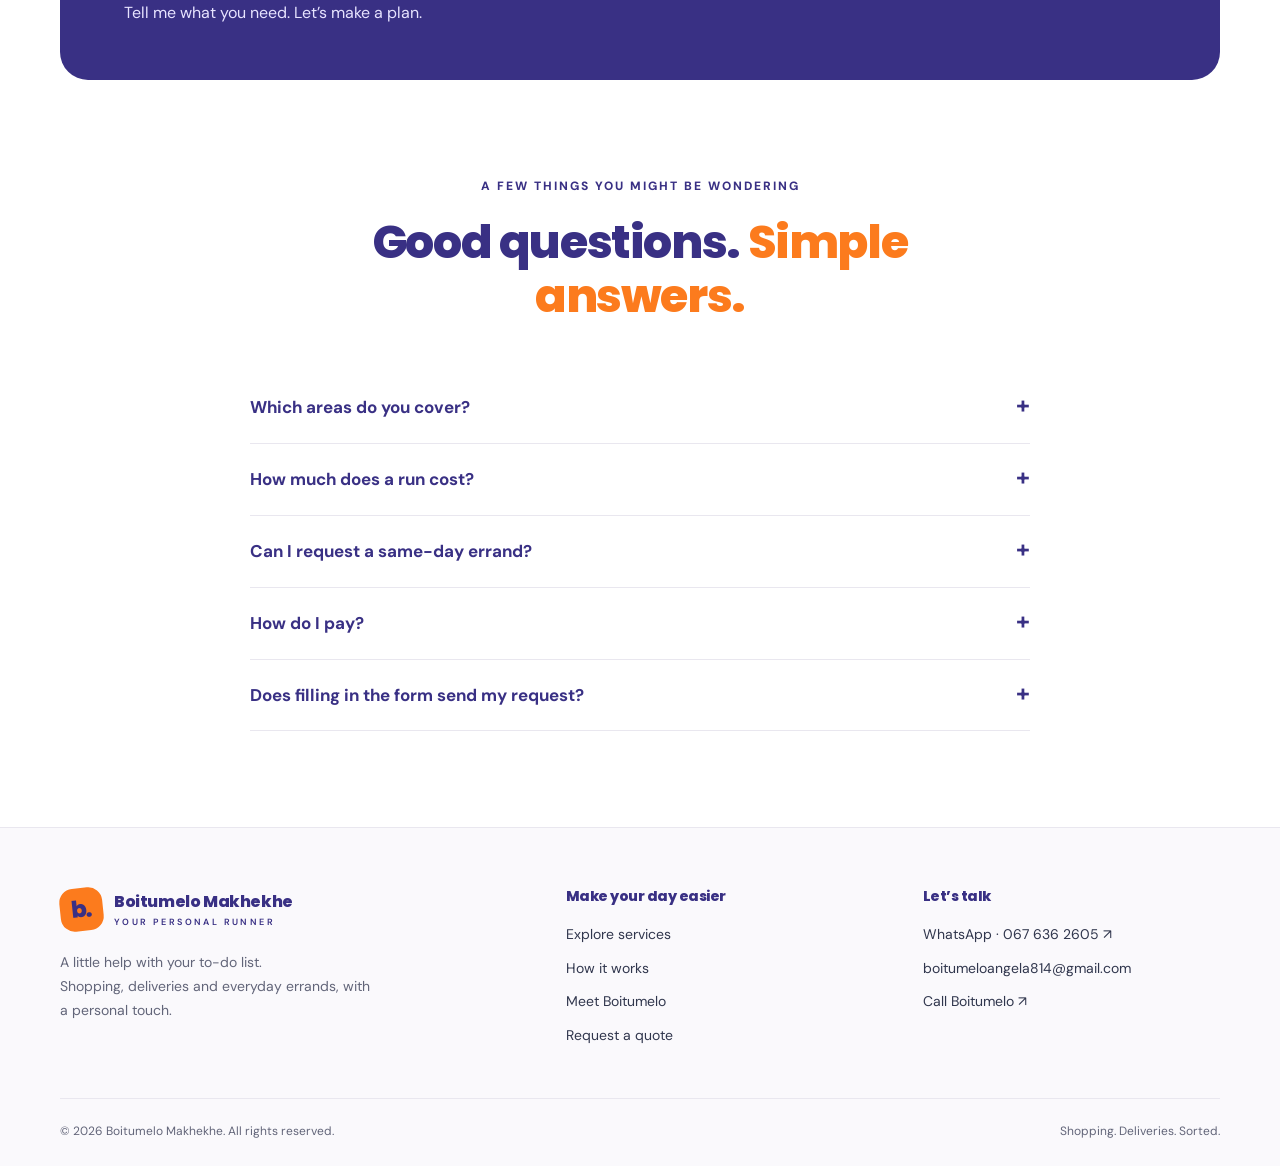
==== commit 8065fbb7: "Redesign Boitumelo site for shopping, deliveries and errands" ====
--- a/index.html
+++ b/index.html
@@ -1,609 +1,10 @@
-<!DOCTYPE html>
-<html lang="en">
-<head>
-    <meta charset="UTF-8">
-    <meta name="viewport" content="width=device-width, initial-scale=1.0">
-    <title>FuglyMammie | Professional MC & Club Host</title>
-    <link rel="stylesheet" href="https://cdnjs.cloudflare.com/ajax/libs/font-awesome/6.4.0/css/all.min.css">
-    <link rel="icon" type="image/jpeg" href="WhatsApp Image 2025-11-11 at 04.16.17_1446f026.jpg">
-    <link href="https://fonts.googleapis.com/css2?family=Playfair+Display:wght@400;600;700&family=Lora:wght@400;500&display=swap" rel="stylesheet">
-    <style>
-        /* Color Variables */
-        :root {
-            --beige: #F5F1E8;
-            --chocolate: #3C2A21;
-            --taupe: #A78B71;
-            --charcoal: #2A1F17;
-            --cream: #FDF6E3;
-            --gold: #D4AF37;
-            --hero-brown: #5D4037;
-        }
-
-        /* Base Styles */
-        * {
-            margin: 0;
-            padding: 0;
-            box-sizing: border-box;
-        }
-
-        body {
-            font-family: 'Lora', serif;
-            background-color: var(--beige);
-            color: var(--charcoal);
-            line-height: 1.6;
-        }
-
-        h1, h2, h3, h4 {
-            font-family: 'Playfair Display', serif;
-            font-weight: 600;
-            margin-bottom: 1rem;
-        }
-
-        h1 {
-            font-size: 3rem;
-            letter-spacing: 1px;
-        }
-
-        h2 {
-            font-size: 2.2rem;
-            padding-bottom: 0.5rem;
-            margin-bottom: 2rem;
-            position: relative;
-        }
-
-        h2:after {
-            content: '';
-            position: absolute;
-            width: 80px;
-            height: 3px;
-            background-color: var(--taupe);
-            bottom: 0;
-            left: 0;
-        }
-
-        p {
-            margin-bottom: 1.5rem;
-            font-size: 1.1rem;
-        }
-
-        a {
-            text-decoration: none;
-            color: inherit;
-            transition: all 0.3s ease;
-        }
-
-        .container {
-            width: 90%;
-            max-width: 1200px;
-            margin: 0 auto;
-            padding: 0 20px;
-        }
-
-        .btn {
-            display: inline-block;
-            background-color: var(--taupe);
-            color: var(--cream);
-            padding: 12px 30px;
-            border: none;
-            border-radius: 4px;
-            font-size: 1.1rem;
-            cursor: pointer;
-            transition: all 0.3s ease;
-            font-family: 'Lora', serif;
-            margin: 5px;
-        }
-
-        .btn:hover {
-            background-color: var(--chocolate);
-            transform: translateY(-3px);
-            box-shadow: 0 5px 15px rgba(0,0,0,0.1);
-        }
-
-        .btn-whatsapp {
-            background-color: #25D366;
-            color: white;
-        }
-
-        .btn-whatsapp:hover {
-            background-color: #128C7E;
-        }
-
-        /* Header & Navigation */
-        header {
-            background-color: var(--beige);
-            padding: 15px 0;
-            position: fixed;
-            width: 100%;
-            top: 0;
-            z-index: 1000;
-            box-shadow: 0 2px 10px rgba(0,0,0,0.05);
-        }
-
-        .header-container {
-            display: flex;
-            justify-content: space-between;
-            align-items: center;
-        }
-
-        .logo-container {
-            display: flex;
-            align-items: center;
-        }
-
-        .logo-img {
-            width: 60px;
-            height: 60px;
-            border-radius: 50%;
-            margin-right: 15px;
-            background-color: #ddd;
-            display: flex;
-            align-items: center;
-            justify-content: center;
-            overflow: hidden;
-        }
-
-        .logo-img img {
-            width: 100%;
-            height: 100%;
-            object-fit: cover;
-        }
-
-        .logo {
-            font-family: 'Playfair Display', serif;
-            font-size: 1.8rem;
-            color: var(--chocolate);
-            font-weight: 700;
-            letter-spacing: 1px;
-        }
-
-        .logo span {
-            color: var(--taupe);
-        }
-
-        nav ul {
-            display: flex;
-            list-style: none;
-        }
-
-        nav li {
-            margin-left: 30px;
-        }
-
-        nav a {
-            font-size: 1.1rem;
-            position: relative;
-        }
-
-        nav a.active {
-            color: var(--taupe);
-            font-weight: 600;
-        }
-
-        nav a:after {
-            content: '';
-            position: absolute;
-            width: 0;
-            height: 2px;
-            bottom: -5px;
-            left: 0;
-            background-color: var(--taupe);
-            transition: width 0.3s ease;
-        }
-
-        nav a:hover:after, nav a.active:after {
-            width: 100%;
-        }
-
-        .mobile-menu {
-            display: none;
-            font-size: 1.5rem;
-            cursor: pointer;
-        }
-
-        /* Hero Section */
-        .hero {
-            height: 100vh;
-            background: linear-gradient(rgba(60, 42, 33, 0.7), rgba(60, 42, 33, 0.7)), 
-                        url('hero.jpg') no-repeat center center/cover;
-            display: flex;
-            align-items: center;
-            justify-content: center;
-            text-align: center;
-            color: var(--cream);
-            padding: 0 20px;
-            margin-top: 90px;
-            position: relative;
-        }
-
-        .hero-content {
-            max-width: 800px;
-            z-index: 1;
-        }
-
-        .hero h1 {
-            font-size: 4rem;
-            margin-bottom: 1.5rem;
-            text-shadow: 2px 2px 5px rgba(0,0,0,0.3);
-        }
-
-        .hero p {
-            font-size: 1.3rem;
-            margin-bottom: 2.5rem;
-            max-width: 600px;
-            margin-left: auto;
-            margin-right: auto;
-        }
-
-        .stage-name {
-            color: var(--taupe);
-            font-weight: bold;
-        }
-
-        /* Page Sections */
-        .page {
-            padding: 100px 0;
-        }
-
-        .section-title {
-            text-align: center;
-            margin-bottom: 50px;
-        }
-
-        .section-title h2 {
-            display: inline-block;
-        }
-
-        .section-title h2:after {
-            left: 50%;
-            transform: translateX(-50%);
-        }
-
-        /* Services Section */
-        .services-grid {
-            display: grid;
-            grid-template-columns: repeat(auto-fit, minmax(300px, 1fr));
-            gap: 30px;
-        }
-
-        .service-card {
-            background-color: var(--cream);
-            border-radius: 8px;
-            overflow: hidden;
-            box-shadow: 0 5px 15px rgba(0,0,0,0.08);
-            transition: transform 0.3s ease;
-            text-align: center;
-            padding: 30px;
-        }
-
-        .service-card:hover {
-            transform: translateY(-10px);
-        }
-
-        .service-icon {
-            font-size: 2.5rem;
-            color: var(--taupe);
-            margin-bottom: 20px;
-        }
-
-        .service-card h3 {
-            color: var(--chocolate);
-            margin-bottom: 15px;
-        }
-
-        /* Gigs Section */
-        .gigs-container {
-            display: grid;
-            grid-template-columns: repeat(auto-fill, minmax(250px, 1fr));
-            gap: 20px;
-            margin: 40px 0;
-        }
-
-        .gig-item {
-            height: 250px;
-            border-radius: 8px;
-            overflow: hidden;
-            position: relative;
-            cursor: pointer;
-            transition: transform 0.3s ease;
-        }
-
-        .gig-img {
-            width: 100%;
-            height: 100%;
-            object-fit: cover;
-            transition: transform 0.5s ease;
-        }
-
-        .gig-item:hover .gig-img {
-            transform: scale(1.1);
-        }
-
-        .gig-item:hover {
-            transform: translateY(-5px);
-        }
-
-        /* Footer */
-        footer {
-            background-color: var(--chocolate);
-            color: var(--cream);
-            padding: 50px 0 20px;
-            text-align: center;
-        }
-
-        .footer-content {
-            display: flex;
-            flex-direction: column;
-            align-items: center;
-            margin-bottom: 30px;
-        }
-
-        .footer-logo {
-            font-family: 'Playfair Display', serif;
-            font-size: 2rem;
-            margin-bottom: 20px;
-        }
-
-        .footer-logo span {
-            color: var(--taupe);
-        }
-
-        .social-links {
-            display: flex;
-            gap: 15px;
-            margin-top: 20px;
-        }
-
-        .social-link {
-            width: 40px;
-            height: 40px;
-            border-radius: 50%;
-            background-color: var(--taupe);
-            color: var(--cream);
-            display: flex;
-            align-items: center;
-            justify-content: center;
-            transition: all 0.3s ease;
-        }
-
-        .social-link:hover {
-            background-color: var(--chocolate);
-            transform: translateY(-3px);
-        }
-
-        .copyright {
-            border-top: 1px solid rgba(255,255,255,0.1);
-            padding-top: 20px;
-            font-size: 0.9rem;
-            color: rgba(255,255,255,0.7);
-        }
-
-        /* Responsive Design */
-        @media (max-width: 768px) {
-            h1 {
-                font-size: 2.5rem;
-            }
-            
-            h2 {
-                font-size: 1.8rem;
-            }
-            
-            .hero h1 {
-                font-size: 3rem;
-            }
-            
-            nav ul {
-                display: none;
-                position: absolute;
-                top: 90px;
-                left: 0;
-                right: 0;
-                background-color: var(--beige);
-                flex-direction: column;
-                padding: 20px;
-                box-shadow: 0 5px 10px rgba(0,0,0,0.1);
-            }
-            
-            nav ul.active {
-                display: flex;
-            }
-            
-            nav li {
-                margin: 10px 0;
-            }
-            
-            .mobile-menu {
-                display: block;
-            }
-            
-            .gigs-container {
-                grid-template-columns: repeat(auto-fill, minmax(200px, 1fr));
-            }
-        }
-
-        @media (max-width: 576px) {
-            .hero h1 {
-                font-size: 2.2rem;
-            }
-            
-            .hero p {
-                font-size: 1.1rem;
-            }
-            
-            .services-grid {
-                grid-template-columns: 1fr;
-            }
-            
-            .gigs-container {
-                grid-template-columns: 1fr 1fr;
-            }
-        }
-    </style>
-</head>
-<body>
-    <!-- Header -->
-    <header>
-        <div class="container header-container">
-            <div class="logo-container">
-                <div class="logo-img">
-                    <img src="WhatsApp Image 2025-11-11 at 04.16.17_1446f026.jpg" alt="FuglyMammie Logo">
-                </div>
-                <div class="logo"><span></span></div>
-            </div>
-            <nav>
-                <div class="mobile-menu">
-                    <i class="fas fa-bars"></i>
-                </div>
-                <ul>
-                    <li><a href="index.html" class="active">Home</a></li>
-                    <li><a href="about.html">About</a></li>
-                    <li><a href="services.html">Services</a></li>
-                    <li><a href="gigs.html">Gigs</a></li>
-                    <li><a href="gallery.html">Gallery</a></li>
-                    <li><a href="contact.html">Contact</a></li>
-                </ul>
-            </nav>
-        </div>
-    </header>
-
-    <!-- Hero Section -->
-    <section class="hero">
-        <div class="hero-content">
-            <h1>Fugly<span class="stage-name">Mammie</span></h1>
-            <p>Bringing vibrant energy and professional hosting to every event. From club nights to corporate functions, I create unforgettable experiences that keep people talking.</p>
-            <a href="contact.html" class="btn">Book Your Event</a>
-            <a href="https://wa.me/27676362605?text=Hi%20FuglyMammie,%20I'd%20like%20to%20book%20your%20services" class="btn btn-whatsapp" target="_blank">
-                <i class="fab fa-whatsapp"></i> Chat on WhatsApp
-            </a>
-        </div>
-    </section>
-
-    <!-- Featured Services Section -->
-    <section class="page">
-        <div class="container">
-            <div class="section-title">
-                <h2>What I Offer</h2>
-            </div>
-            <div class="services-grid">
-                <div class="service-card">
-                    <div class="service-icon">
-                        <i class="fas fa-microphone"></i>
-                    </div>
-                    <h3>MC Services</h3>
-                    <p>Professional Master of Ceremonies for events and club nights. I keep things moving, engage your guests, and make sure everyone has an amazing time.</p>
-                    <a href="services.html" class="btn">Learn More</a>
-                </div>
-                <div class="service-card">
-                    <div class="service-icon">
-                        <i class="fas fa-glass-cheers"></i>
-                    </div>
-                    <h3>Club Hosting</h3>
-                    <p>I bring that infectious energy that turns a regular night out into an unforgettable experience. Reading the crowd comes naturally to me.</p>
-                    <a href="services.html" class="btn">Learn More</a>
-                </div>
-                <div class="service-card">
-                    <div class="service-icon">
-                        <i class="fas fa-store"></i>
-                    </div>
-                    <h3>Future Ventures</h3>
-                    <p>As an aspiring businesswoman, I'm constantly exploring new opportunities and building my brand beyond entertainment.</p>
-                    <a href="about.html" class="btn">Learn More</a>
-                </div>
-            </div>
-        </div>
-    </section>
-
-    <!-- Recent Gigs Preview -->
-    <section class="page" style="background-color: var(--cream);">
-        <div class="container">
-            <div class="section-title">
-                <h2>Recent Gigs</h2>
-            </div>
-            <div class="gigs-container">
-                <div class="gig-item">
-                    <img src="gig1.jpg" alt="Club hosting performance" class="gig-img">
-                </div>
-                <div class="gig-item">
-                    <img src="gig2.jpg" alt="Corporate event hosting" class="gig-img">
-                </div>
-                <div class="gig-item">
-                    <img src="gig3.jpg" alt="Wedding ceremony MC" class="gig-img">
-                </div>
-                <div class="gig-item">
-                    <img src="gig4.jpg" alt="Private party entertainment" class="gig-img">
-                </div>
-            </div>
-            <div style="text-align: center; margin-top: 40px;">
-                <a href="gigs.html" class="btn">View All Gigs</a>
-            </div>
-        </div>
-    </section>
-
-    <!-- Call to Action -->
-    <section class="page">
-        <div class="container">
-            <div class="section-title">
-                <h2>Ready to Elevate Your Event?</h2>
-            </div>
-            <div style="text-align: center; max-width: 700px; margin: 0 auto;">
-                <p>Whether you're planning a club night, corporate event, or private party, I bring the energy and professionalism that will make your event unforgettable.</p>
-                <div style="margin-top: 30px;">
-                    <a href="contact.html" class="btn">Book Now</a>
-                    <a href="gallery.html" class="btn" style="background-color: var(--chocolate);">View Gallery</a>
-                </div>
-            </div>
-        </div>
-    </section>
-
-    <!-- Footer -->
-    <footer>
-        <div class="container">
-            <div class="footer-content">
-                <div class="footer-logo">Fugly<span>Mammie</span></div>
-                <p>Professional MC & Club Host</p>
-                <p>Boitumelo Makhene</p>
-                <div class="social-links">
-                    <a href="#" class="social-link">
-                        <i class="fab fa-instagram"></i>
-                    </a>
-                    <a href="#" class="social-link">
-                        <i class="fab fa-twitter"></i>
-                    </a>
-                    <a href="#" class="social-link">
-                        <i class="fab fa-facebook-f"></i>
-                    </a>
-                    <a href="#" class="social-link">
-                        <i class="fab fa-tiktok"></i>
-                    </a>
-                    <a href="#" class="social-link">
-                        <i class="fab fa-youtube"></i>
-                    </a>
-                </div>
-            </div>
-            <div class="copyright">
-                &copy; 2025 FuglyMammie. All rights reserved. Developed by  <a href="https://factorx.co.za" target="_blank">FactorX.co.za</a
-            </div>
-        </div>
-    </footer>
-
-    <script>
-        // Mobile menu functionality
-        document.addEventListener('DOMContentLoaded', function() {
-            const mobileMenu = document.querySelector('.mobile-menu');
-            const navUl = document.querySelector('nav ul');
-            
-            mobileMenu.addEventListener('click', function() {
-                navUl.classList.toggle('active');
-            });
-            
-            // Close mobile menu when clicking outside
-            document.addEventListener('click', function(e) {
-                if (!e.target.closest('nav') && window.innerWidth <= 768) {
-                    navUl.classList.remove('active');
-                }
-            });
-        });
-    </script>
-</body>
-
-</html>
-
+<!doctype html>
+<html lang="en-ZA"><head><meta charset="utf-8"><meta name="viewport" content="width=device-width, initial-scale=1"><meta name="theme-color" content="#393084"><title>Shopping, deliveries &amp; errands | Boitumelo Makhekhe</title><meta name="description" content="Your personal runner for shopping, parcel collection and everyday errands. Enquire with Boitumelo Makhekhe for availability and a quote."><link rel="icon" href="assets/favicon.svg" type="image/svg+xml"><link rel="preconnect" href="https://fonts.googleapis.com"><link rel="preconnect" href="https://fonts.gstatic.com" crossorigin><link rel="stylesheet" href="assets/site.css"><script src="assets/site.js" defer></script></head>
+<body><a class="skip" href="#main">Skip to content</a><header class="site-header"><div class="container header-inner"><a class="brand" href="index.html" aria-label="Boitumelo Makhekhe home"><span class="brand-mark" aria-hidden="true">b.</span><span>Boitumelo Makhekhe<small>Your personal runner</small></span></a><button class="menu-toggle" aria-expanded="false" aria-controls="navigation">Menu ☰</button><nav class="nav" id="navigation" aria-label="Main navigation"><a href="index.html" aria-current="page">Home</a><a href="about.html">About</a><a href="services.html">Services</a><a href="how-it-works.html">How it works</a><a href="contact.html">Contact</a><a class="button" href="contact.html">Book a runner ↗</a></nav></div></header><main id="main">
+<section class="hero"><div class="container hero-grid"><div class="hero-copy"><span class="eyebrow">Shopping · Deliveries · Everyday errands</span><h1>Life gets busy.<br><span class="accent">Send Boitumelo.</span></h1><p>From your shopping list to that parcel drop-off, I’ll help take the little things off your hands.</p><div class="actions"><a class="button orange" href="contact.html">Book your errand <span aria-hidden="true">↗</span></a><a class="button outline" href="services.html">Explore services</a></div><div class="hero-note"><span>A real person</span><span>A personal touch</span></div></div><div class="hero-art"><svg viewBox="0 0 520 510" fill="none" aria-hidden="true"><ellipse cx="264" cy="439" rx="188" ry="22" fill="#edb286"/><path d="M309 75c28-34 74-17 71 22-3 34-32 58-44 71-13-20-56-59-27-93Z" fill="#393084"/><circle cx="341" cy="100" r="13" fill="#ffd6b3"/><path d="M341 180c27 22 46 42 10 68-43 31-9 39 16 55" stroke="#cb966e" stroke-width="3" stroke-dasharray="7 9" stroke-linecap="round"/><path d="m87 273 127-49 119 58-130 56-116-65Z" fill="#f2c495"/><path d="m87 273 116 65v100L87 369v-96Z" fill="#c68a52"/><path d="m203 338 130-56v95l-130 61V338Z" fill="#e0a36b"/><path d="m177 238 117 61v39l-32 15v-39l-118-63 33-13Z" fill="#393084"/><path d="m108 322 52 27v33l-52-27v-33Z" fill="#fff8f0"/><path d="m116 335 32 16m-32-6 21 10" stroke="#b78861" stroke-width="4"/><path d="M221 175h145l25 209H202l19-209Z" fill="#fc7b1d"/><path d="M236 185h130l25 199H220l16-199Z" fill="#ff963e"/><path d="M255 192v-43a35 35 0 0 1 70 0v43" stroke="#393084" stroke-width="10" stroke-linecap="round"/><circle cx="302" cy="282" r="33" fill="#fff7ed"/><path d="m286 282 12 12 21-24" stroke="#393084" stroke-width="7" stroke-linecap="round" stroke-linejoin="round"/><rect x="350" y="300" width="89" height="137" rx="17" transform="rotate(8 350 300)" fill="#29214f"/><rect x="355" y="308" width="78" height="120" rx="12" transform="rotate(8 355 308)" fill="#fff9f0"/><rect x="372" y="310" width="39" height="8" rx="4" transform="rotate(8 372 310)" fill="#29214f"/><circle cx="384" cy="351" r="16" fill="#fc7b1d"/><path d="m376 349 6 7 11-10" stroke="white" stroke-width="3" stroke-linecap="round"/><path d="m362 383 42 6m-43 4 30 4" stroke="#c6bfdc" stroke-width="5" stroke-linecap="round"/><path d="m91 156 9 15 16 4-16 6-9 15-5-16-16-5 16-5 5-14Z" fill="#fc7b1d"/></svg><div class="float-label one"><span class="circle-icon">✓</span><span>Your list. Handled.<small>A little help goes a long way.</small></span></div><div class="float-label two"><span class="circle-icon">↗</span><span>More time for you.<small>Leave the running to me.</small></span></div></div></div></section>
+<div class="service-strip"><div class="container strip-inner"><span>PERSONAL SHOPPING</span><span>✳</span><span>PARCEL DELIVERIES</span><span>✳</span><span>EVERYDAY ERRANDS</span><span>✳</span><span>ONE PERSONAL RUNNER</span></div></div>
+<section class="section"><div class="container"><div class="intro center"><span class="eyebrow">A helping hand, when you need it</span><h2>I run. <span class="accent">You get on<br>with your day.</span></h2><p>A few things off your list. A little more room in your day.<br>Here’s how I can help.</p></div><div class="cards"><article class="service-card"><div class="card-art "><svg viewBox="0 0 240 240" fill="none" aria-hidden="true"><ellipse cx="124" cy="215" rx="87" ry="12" fill="#e8c4a5"/><path d="M48 77h138l17 130H34L48 77Z" fill="#fb7c20"/><path d="M82 90V67a35 35 0 0 1 70 0v23" stroke="#393084" stroke-width="10" stroke-linecap="round"/><path d="M57 94h111l14 113H42L57 94Z" fill="#ff9a51"/><path d="M105 139h31m-16-15v30" stroke="white" stroke-width="8" stroke-linecap="round"/><path d="M155 113h52l9 96h-68l7-96Z" fill="#393084"/><path d="M167 120v-15a14 14 0 0 1 28 0v15" stroke="#7365b8" stroke-width="6" stroke-linecap="round"/></svg></div><div class="card-body"><h3>Personal shopping<br><span class="accent">& gifting</span></h3><p>Groceries, everyday essentials or a thoughtful gift. Send your list and let me help with the shop.</p><a class="text-link" href="services.html#shopping">Explore service <span aria-hidden="true">↗</span></a></div></article><article class="service-card"><div class="card-art purple"><svg viewBox="0 0 240 240" fill="none" aria-hidden="true"><ellipse cx="120" cy="212" rx="89" ry="13" fill="#d7d0ef"/><path d="m30 85 88-38 91 39-87 39-92-40Z" fill="#f4c293"/><path d="m30 85 92 40v88l-92-41V85Z" fill="#dc995f"/><path d="m122 125 87-39v89l-87 38v-88Z" fill="#efb580"/><path d="m84 62 91 40v34l-25 11v-33L60 74l24-12Z" fill="#393084"/><path d="m51 135 38 17v27l-38-17v-27Z" fill="#fff8f0"/><path d="m58 145 23 10m-23-2 15 7" stroke="#b58460" stroke-width="3"/><circle cx="194" cy="57" r="29" fill="#fc7b1d"/><path d="m180 57 9 9 18-20" stroke="white" stroke-width="6" stroke-linecap="round" stroke-linejoin="round"/></svg></div><div class="card-body"><h3>Parcel collection<br><span class="accent">& delivery</span></h3><p>A package to collect or documents to drop off? Let’s get them from A to B.</p><a class="text-link" href="services.html#parcel">Explore service <span aria-hidden="true">↗</span></a></div></article><article class="service-card"><div class="card-art rose"><svg viewBox="0 0 240 240" fill="none" aria-hidden="true"><ellipse cx="120" cy="214" rx="87" ry="12" fill="#e6cdc9"/><rect x="51" y="44" width="135" height="165" rx="16" fill="#393084"/><rect x="63" y="57" width="111" height="139" rx="7" fill="#fff8f0"/><rect x="91" y="32" width="57" height="30" rx="8" fill="#fc7b1d"/><path d="m78 90 5 5 10-12m-15 40 5 5 10-12m-15 40 5 5 10-12" stroke="#fc7b1d" stroke-width="5" stroke-linecap="round" stroke-linejoin="round"/><path d="M108 89h43m-43 33h43m-43 33h28" stroke="#b5acce" stroke-width="5" stroke-linecap="round"/><path d="m175 155 21-39 11 6-21 40-15 12 4-19Z" fill="#fc7b1d"/></svg></div><div class="card-body"><h3>Everyday<br><span class="accent">errands</span></h3><p>Those little tasks that take up your day. Tell me what needs doing and where.</p><a class="text-link" href="services.html#errands">Explore service <span aria-hidden="true">↗</span></a></div></article></div></div></section>
+<section class="section steps-section"><div class="container"><div class="intro center"><span class="eyebrow">From “I need” to “it’s sorted”</span><h2>Three steps. <span class="accent">Less stress.</span></h2></div><div class="steps"><article><div class="step-number">01</div><h3>You tell me.</h3><p>Share your shopping list or errand, the locations and your preferred day.</p></article><article><div class="step-number">02</div><h3>We make a plan.</h3><p>I’ll confirm availability, the cost and the details with you before going ahead.</p></article><article><div class="step-number">03</div><h3>I run. You carry on.</h3><p>Once everything is agreed, I handle the errand while you get on with your day.</p></article></div><div class="center" style="margin-top:36px"><a class="text-link" href="how-it-works.html">Here’s how it works <span aria-hidden="true">↗</span></a></div></div></section>
+<section class="section"><div class="container split"><div class="portrait"><img src="about%20me.jpg" alt="Boitumelo Makhekhe" loading="lazy" width="1066" height="1600"><div class="portrait-tag">Hi, I’m Boitumelo.<small>Your person for the little things.</small></div></div><div><span class="eyebrow">Meet your personal runner</span><h2>A familiar face.<br><span class="accent">A helping hand.</span></h2><p>Sometimes you just need someone to help get things done. That’s where I come in.</p><p>Tell me what you need collected, bought or dropped off, and we’ll work out the details together.</p><ul class="check-list"><li>Speak to me directly about your request</li><li>Agree the details and quote before your run</li><li>Shopping, collections and errands in one place</li></ul><a class="button" href="about.html">A little more about me ↗</a></div></div></section>
+<div class="container"><div class="cta-banner"><div><h2>Your to-do list.<br><span class="accent">My next stop.</span></h2><p>Tell me what you need. Let’s make a plan.</p></div><a class="button orange" href="contact.html">Let’s get it sorted <span aria-hidden="true">↗</span></a></div></div><section class="section"><div class="container"><div class="intro center"><span class="eyebrow">A few things you might be wondering</span><h2>Good questions. <span class="accent">Simple answers.</span></h2></div><div class="faq"><details><summary>Which areas do you cover?</summary><p>Send your collection and delivery suburbs with your request. Boitumelo will confirm whether she can assist before you book.</p></details><details><summary>How much does a run cost?</summary><p>Every errand is different. Share your list, locations and timing to receive a quote. The service fee and any shopping costs are agreed before the run.</p></details><details><summary>Can I request a same-day errand?</summary><p>You can ask for a same-day run. Availability and timing must be confirmed with Boitumelo; submitting an enquiry does not reserve a slot.</p></details><details><summary>How do I pay?</summary><p>Payment arrangements and any shopping budget are agreed directly with Boitumelo when she confirms your quote. This website does not collect payments.</p></details><details><summary>Does filling in the form send my request?</summary><p>The form prepares a message for you to review. Choose WhatsApp or email and send it there. Your booking is only confirmed once Boitumelo agrees the details with you.</p></details></div></div></section></main>
+<footer class="site-footer"><div class="container"><div class="footer-grid"><div><a class="brand" href="index.html"><span class="brand-mark" aria-hidden="true">b.</span><span>Boitumelo Makhekhe<small>Your personal runner</small></span></a><p>A little help with your to-do list.<br>Shopping, deliveries and everyday errands, with a personal touch.</p></div><div><h3>Make your day easier</h3><a href="services.html">Explore services</a><a href="how-it-works.html">How it works</a><a href="about.html">Meet Boitumelo</a><a href="contact.html">Request a quote</a></div><div><h3>Let’s talk</h3><a href="https://wa.me/27676362605?text=Hi%20Boitumelo%2C%20I%20would%20like%20to%20enquire%20about%20shopping%2C%20delivery%20or%20an%20errand." target="_blank" rel="noopener">WhatsApp · 067 636 2605 ↗</a><a href="mailto:boitumeloangela814@gmail.com">boitumeloangela814@gmail.com</a><a href="tel:+27676362605">Call Boitumelo ↗</a></div></div><div class="footer-bottom"><span>© 2026 Boitumelo Makhekhe. All rights reserved.</span><span>Shopping. Deliveries. Sorted.</span></div></div></footer><a class="whatsapp-float" href="https://wa.me/27676362605?text=Hi%20Boitumelo%2C%20I%20would%20like%20to%20enquire%20about%20shopping%2C%20delivery%20or%20an%20errand." target="_blank" rel="noopener" aria-label="Chat with Boitumelo on WhatsApp"><svg viewBox="0 0 32 32" fill="none" aria-hidden="true"><path d="M27 15a11 11 0 0 1-16 10L5 27l2-6A11 11 0 1 1 27 15Z" stroke="currentColor" stroke-width="2"/><path d="M12 9c-5 3 5 14 9 9l-3-3-2 2-3-4 1-2-2-2Z" fill="currentColor"/></svg></a></body></html>
--- a/assets/site.css
+++ b/assets/site.css
@@ -0,0 +1,6 @@
+@import url('https://fonts.googleapis.com/css2?family=DM+Sans:wght@400;500;600;700&family=Poppins:wght@500;600;700;800&display=swap');
+:root{--purple:#393084;--deep:#27205f;--orange:#fc7b1d;--ink:#30364d;--muted:#626579;--cream:#fff8f0;--line:#e9e7ef;--white:#fff}
+*{box-sizing:border-box}html{scroll-behavior:smooth;scroll-padding-top:100px}body{margin:0;font-family:'DM Sans',sans-serif;color:var(--ink);background:#fff;line-height:1.7}h1,h2,h3,.brand{font-family:Poppins,sans-serif;color:var(--purple);line-height:1.17;margin:0 0 22px;font-weight:800}h1{font-size:clamp(40px,5.4vw,72px);letter-spacing:-2.6px}h2{font-size:clamp(30px,3.6vw,46px);letter-spacing:-1.4px}h3{font-size:23px;letter-spacing:-.5px}p{margin:0 0 24px}a{color:inherit;text-decoration:none}button,input,textarea,select{font:inherit}button,a,input,textarea,select{-webkit-tap-highlight-color:transparent}button,a{touch-action:manipulation}button{cursor:pointer}img{max-width:100%;display:block}button:focus-visible,a:focus-visible,summary:focus-visible{outline:3px solid var(--orange);outline-offset:5px}input:focus,select:focus,textarea:focus{outline:2px solid var(--purple);outline-offset:2px}[hidden]{display:none!important}.container{width:min(1160px,calc(100% - 64px));margin:auto}.section{padding:96px 0}.eyebrow{display:block;text-transform:uppercase;font-size:12px;font-weight:800;letter-spacing:2px;margin-bottom:20px;color:var(--purple)}.accent{color:var(--orange)}.center{text-align:center}.intro{max-width:640px;margin:0 auto 48px}.intro p{color:var(--muted);font-size:18px}.button{display:inline-flex;gap:12px;align-items:center;justify-content:center;padding:15px 25px;border-radius:999px;border:2px solid transparent;background:var(--purple);color:white;font-weight:700;font-size:15px;line-height:1.4;min-height:52px;transition:transform .2s,background .2s}.button:hover{background:var(--deep);transform:translateY(-2px)}.button.orange{background:var(--orange);color:#25144a}.button.orange:hover{background:#f9a060}.button.outline{background:transparent;border-color:var(--line);color:var(--purple)}.button.outline:hover{background:#f3f1fa}.actions{display:flex;flex-wrap:wrap;gap:12px;align-items:center}.text-link{color:var(--purple);font-weight:700;display:inline-flex;gap:20px;align-items:center}.text-link:hover{text-decoration:underline}.site-header{position:sticky;top:0;z-index:30;background:rgba(255,255,255,.98);border-bottom:1px solid var(--line)}.header-inner{height:88px;display:flex;align-items:center;justify-content:space-between;gap:20px}.brand{display:flex;align-items:center;gap:11px;margin:0;font-size:16px;letter-spacing:-.4px}.brand-mark{width:43px;height:43px;display:grid;place-items:center;background:var(--orange);border-radius:14px;color:var(--purple);font-size:23px;transform:rotate(-6deg)}.brand small{display:block;font-family:'DM Sans',sans-serif;text-transform:uppercase;letter-spacing:2.4px;font-size:9px;font-weight:600;margin-top:5px}.nav{display:flex;align-items:center;gap:26px;font-size:14px;font-weight:600}.nav a[aria-current=page]{color:#a74400}.nav a:hover{color:#a74400}.nav .button{padding:11px 19px;font-size:13px}.menu-toggle{display:none;border:1px solid var(--line);background:white;border-radius:12px;color:var(--purple);padding:10px 14px;font-weight:700}.skip{position:fixed;left:16px;top:-100px;z-index:100;background:white;padding:12px}.skip:focus{top:10px}.hero{background:var(--cream);overflow:hidden}.hero-grid{display:grid;grid-template-columns:1fr 1fr;gap:48px;align-items:center;min-height:645px;padding-top:56px;padding-bottom:56px}.hero-copy>p{max-width:460px;font-size:18px;color:#55566a}.hero-note{display:flex;gap:18px;margin-top:25px;font-size:12px;color:var(--muted)}.hero-note span:before{content:'✓';color:var(--purple);font-weight:bold;margin-right:6px}.hero-art{position:relative;height:510px;border-radius:160px 160px 28px 28px;background:#ffd6b3;display:grid;place-items:center}.hero-art:before{content:'';position:absolute;width:320px;height:320px;border:1px solid #efa96d;border-radius:50%;top:58px}.hero-art>svg{width:100%;height:100%;position:relative}.float-label{position:absolute;background:white;box-shadow:0 12px 35px #48347615;border:1px solid #eee4e2;border-radius:16px;padding:13px 18px;font-weight:700;color:var(--purple);font-size:13px;display:flex;gap:12px;align-items:center}.float-label small{display:block;font-weight:400;color:var(--muted);font-size:11px}.float-label.one{top:58px;left:-22px;transform:rotate(-5deg)}.float-label.two{bottom:46px;right:-15px;transform:rotate(4deg)}.circle-icon{display:grid;place-items:center;width:33px;height:33px;border-radius:50%;background:#fff0df;color:var(--purple);font-size:20px}.service-strip{background:var(--purple);color:#fff;padding:20px 0}.strip-inner{display:flex;justify-content:space-between;align-items:center;gap:20px;font-size:13px;font-weight:600}.strip-inner span:nth-child(even){color:#ff9c53}.cards{display:grid;grid-template-columns:repeat(3,1fr);gap:24px}.service-card{border:1px solid var(--line);border-radius:24px;overflow:hidden;transition:transform .2s,box-shadow .2s;background:white}.service-card:hover{transform:translateY(-5px);box-shadow:0 15px 40px #30255d0e}.card-art{height:225px;display:grid;place-items:center;background:#fff0df;position:relative;overflow:hidden}.card-art.purple{background:#eeeaf9}.card-art.rose{background:#f9e9e5}.card-art svg{width:190px;height:190px}.card-body{padding:28px}.card-body p{font-size:15px;color:var(--muted)}.card-body .text-link{font-size:14px}.steps-section{background:#f7f6fc}.steps{display:grid;grid-template-columns:repeat(3,1fr);gap:60px;text-align:center}.step-number{width:55px;height:55px;background:var(--orange);color:var(--deep);border-radius:50%;display:grid;place-items:center;font-family:Poppins,sans-serif;font-weight:800;font-size:18px;margin:0 auto 24px}.steps h3{font-size:20px}.steps p{font-size:15px;color:var(--muted);margin:0}.split{display:grid;grid-template-columns:1fr 1fr;gap:80px;align-items:center}.portrait{position:relative}.portrait img{height:530px;width:100%;object-fit:cover;object-position:center 72%;border-radius:26px}.portrait-tag{background:var(--orange);color:var(--deep);border-radius:18px;padding:20px 26px;position:absolute;right:-20px;bottom:28px;font-family:Poppins,sans-serif;font-size:21px;font-weight:700;line-height:1.4}.portrait-tag small{display:block;font-family:'DM Sans',sans-serif;font-size:12px;font-weight:500}.check-list{list-style:none;padding:0;margin:24px 0 32px}.check-list li{display:flex;gap:12px;margin-bottom:12px;font-size:15px}.check-list li:before{content:'✓';font-weight:800;color:#b54b00}.cta-banner{border-radius:28px;background:var(--purple);padding:54px 64px;color:white;display:flex;align-items:center;justify-content:space-between;gap:40px;position:relative;overflow:hidden}.cta-banner h2{color:white;font-size:36px;margin-bottom:12px}.cta-banner p{color:#e7e3ff;margin:0}.cta-banner .button{flex-shrink:0}.faq{max-width:780px;margin:auto}.faq details{border-bottom:1px solid var(--line);padding:21px 0}.faq summary{font-weight:700;color:var(--purple);font-size:17px;cursor:pointer;list-style:none;display:flex;justify-content:space-between;gap:20px}.faq summary::-webkit-details-marker{display:none}.faq summary:after{content:'+';font-size:24px;line-height:1}.faq details[open] summary:after{content:'−'}.faq details p{color:var(--muted);font-size:15px;margin:18px 35px 0 0}.site-footer{background:#faf9fc;padding:60px 0 25px;border-top:1px solid var(--line)}.footer-grid{display:grid;grid-template-columns:1.5fr 1fr 1fr;gap:60px}.footer-grid p{color:var(--muted);font-size:14px;max-width:310px;margin-top:20px}.footer-grid h3{font-size:14px;margin-bottom:18px}.footer-grid a:not(.brand){display:block;font-size:14px;margin-bottom:10px;overflow-wrap:anywhere}.footer-grid a:hover{text-decoration:underline}.footer-bottom{margin-top:40px;padding-top:22px;border-top:1px solid var(--line);display:flex;justify-content:space-between;font-size:12px;color:var(--muted);gap:20px}.whatsapp-float{position:fixed;bottom:24px;right:24px;z-index:25;width:54px;height:54px;display:grid;place-items:center;background:#176f44;color:white;border:3px solid white;border-radius:50%;box-shadow:0 4px 20px #0002}.whatsapp-float svg{width:27px;height:27px}.page-hero{background:var(--cream);padding:74px 0;text-align:center}.page-hero h1{font-size:clamp(38px,5vw,58px)}.page-hero p{max-width:620px;margin:0 auto;color:var(--muted);font-size:18px}.service-detail{display:grid;grid-template-columns:1fr 1fr;gap:70px;align-items:center;padding:65px 0;border-bottom:1px solid var(--line);scroll-margin-top:100px}.service-detail:last-child{border:0}.service-detail:nth-child(even) .detail-art{order:2}.detail-art{min-height:350px;border-radius:26px;background:var(--cream);display:grid;place-items:center}.detail-art svg{width:280px;height:280px}.service-detail:nth-child(even) .detail-art{background:#eeeaf9}.service-detail p{color:var(--muted)}.contact-grid{display:grid;grid-template-columns:.8fr 1.2fr;gap:70px;align-items:start}.contact-panel{background:var(--purple);color:white;border-radius:24px;padding:35px}.contact-panel h2{color:white;font-size:30px}.contact-panel p{color:#e5e0fa;font-size:15px}.contact-panel a{overflow-wrap:anywhere}.contact-method{padding:18px 0;border-top:1px solid #ffffff30}.contact-method small{display:block;color:#d6cfef;font-size:12px;margin-bottom:6px}.contact-method a{font-weight:600}.form-heading{font-size:27px}.form-grid{display:grid;grid-template-columns:1fr 1fr;gap:20px}.field.full{grid-column:1/-1}.field label{font-size:13px;font-weight:700;display:block;margin-bottom:8px}.field input,.field select,.field textarea{width:100%;padding:14px 16px;border:1px solid #dcd9e7;border-radius:10px;background:#faf9fc;color:var(--ink);font-size:16px;min-width:0}.field textarea{resize:vertical;min-height:145px}.field small,.form-note{color:var(--muted);font-size:12px}.form-note{margin-top:18px;line-height:1.6}.field .counter{text-align:right;display:block}.form-actions{display:flex;flex-wrap:wrap;gap:12px;margin-top:25px}.request-preview{border:1px solid var(--line);border-radius:16px;background:var(--cream);padding:24px;margin-top:24px}.request-preview h3{font-size:21px}.request-preview pre{white-space:pre-wrap;overflow-wrap:anywhere;font:14px/1.7 'DM Sans',sans-serif;color:var(--ink)}.request-preview p{font-size:13px}.status{font-size:13px;color:var(--purple);margin-top:12px}.values{display:grid;grid-template-columns:1fr 1fr;gap:24px;margin-top:64px}.value{background:var(--cream);padding:38px;border-radius:24px}.value:nth-child(2){background:#f0edfa}.value p{margin:0;color:var(--muted)}
+@media(min-width:1500px){.hero-grid{min-height:720px}}@media(max-width:950px){.nav{gap:16px}.nav .button{display:none}.hero-grid{gap:30px}.hero-art{height:450px}.float-label.one{left:-8px}.float-label.two{right:-8px}.split{gap:40px}.contact-grid{gap:35px}.cta-banner{padding:40px}.cards{gap:16px}.card-body{padding:23px}.footer-grid{gap:30px}.steps{gap:30px}}
+@media(max-width:720px){.container{width:calc(100% - 40px)}.header-inner{height:76px}.brand{font-size:14px}.brand-mark{width:38px;height:38px;font-size:21px}.menu-toggle{display:block;font-size:13px}.nav{display:none;position:absolute;left:0;right:0;top:76px;flex-direction:column;align-items:stretch;gap:0;padding:12px 20px 24px;background:#fff;border-bottom:1px solid var(--line);box-shadow:0 16px 20px #30255d08}.nav.open{display:flex}.nav a{padding:13px 8px}.nav .button{display:flex;margin-top:10px}.hero-grid{grid-template-columns:1fr;padding-top:42px;padding-bottom:35px;gap:36px}.hero-copy{text-align:center}.hero-copy h1{font-size:46px;letter-spacing:-1.8px}.hero-copy>p{font-size:16px;margin-left:auto;margin-right:auto}.hero-copy .actions{justify-content:center}.eyebrow{font-size:10px;letter-spacing:1.6px;margin-bottom:16px}.hero-note{justify-content:center;gap:12px;font-size:11px}.hero-art{height:375px;max-width:460px;width:100%;margin:auto;border-radius:120px 120px 24px 24px}.hero-art:before{width:245px;height:245px;top:40px}.float-label{padding:10px 12px;font-size:11px;border-radius:12px}.float-label.one{top:40px;left:0}.float-label.two{bottom:20px;right:0}.float-label small{font-size:10px}.strip-inner{justify-content:center;flex-wrap:wrap;gap:7px 20px;font-size:11px}.strip-inner span:nth-child(even){display:none}.service-strip{padding:15px 0}.section{padding:65px 0}.intro{margin-bottom:32px}.intro p{font-size:16px}.cards,.steps,.split,.contact-grid,.service-detail,.footer-grid{grid-template-columns:1fr}.cards{gap:24px}.card-art{height:220px}.card-body{padding:27px}.card-body p{font-size:16px}.steps{gap:35px}.step-number{margin-bottom:16px}.steps p{max-width:330px;margin:auto}.portrait{margin-right:10px}.portrait img{height:400px}.portrait-tag{right:-10px;font-size:19px}.split{gap:45px}.cta-banner{flex-direction:column;text-align:center;padding:36px 24px;gap:25px;border-radius:22px}.cta-banner h2{font-size:30px}.footer-grid{gap:25px}.footer-grid p{margin-bottom:0}.site-footer{padding-top:40px}.footer-bottom{flex-direction:column;gap:8px;padding-right:50px}.whatsapp-float{right:16px;bottom:16px;width:50px;height:50px}.page-hero{padding:48px 0}.page-hero h1{letter-spacing:-1.3px}.page-hero p{font-size:16px}.service-detail{gap:30px;padding:40px 0}.service-detail:nth-child(even) .detail-art{order:0}.detail-art{min-height:280px}.detail-art svg{width:230px;height:230px}.values{grid-template-columns:1fr;margin-top:40px}.value{padding:28px}.contact-panel{padding:28px}.form-grid{grid-template-columns:1fr;gap:18px}.form-actions .button{width:100%}.form-heading{margin-top:12px}.faq summary{font-size:16px}.button{font-size:14px;padding:14px 21px}h2{letter-spacing:-1px}h3{font-size:22px}}
+@media(max-width:360px){.hero-copy h1{font-size:40px}.brand{font-size:12px}.brand small{font-size:8px}.container{width:calc(100% - 32px)}}@media(prefers-reduced-motion:reduce){html{scroll-behavior:auto}*,*:before,*:after{transition:none!important;animation:none!important}}
